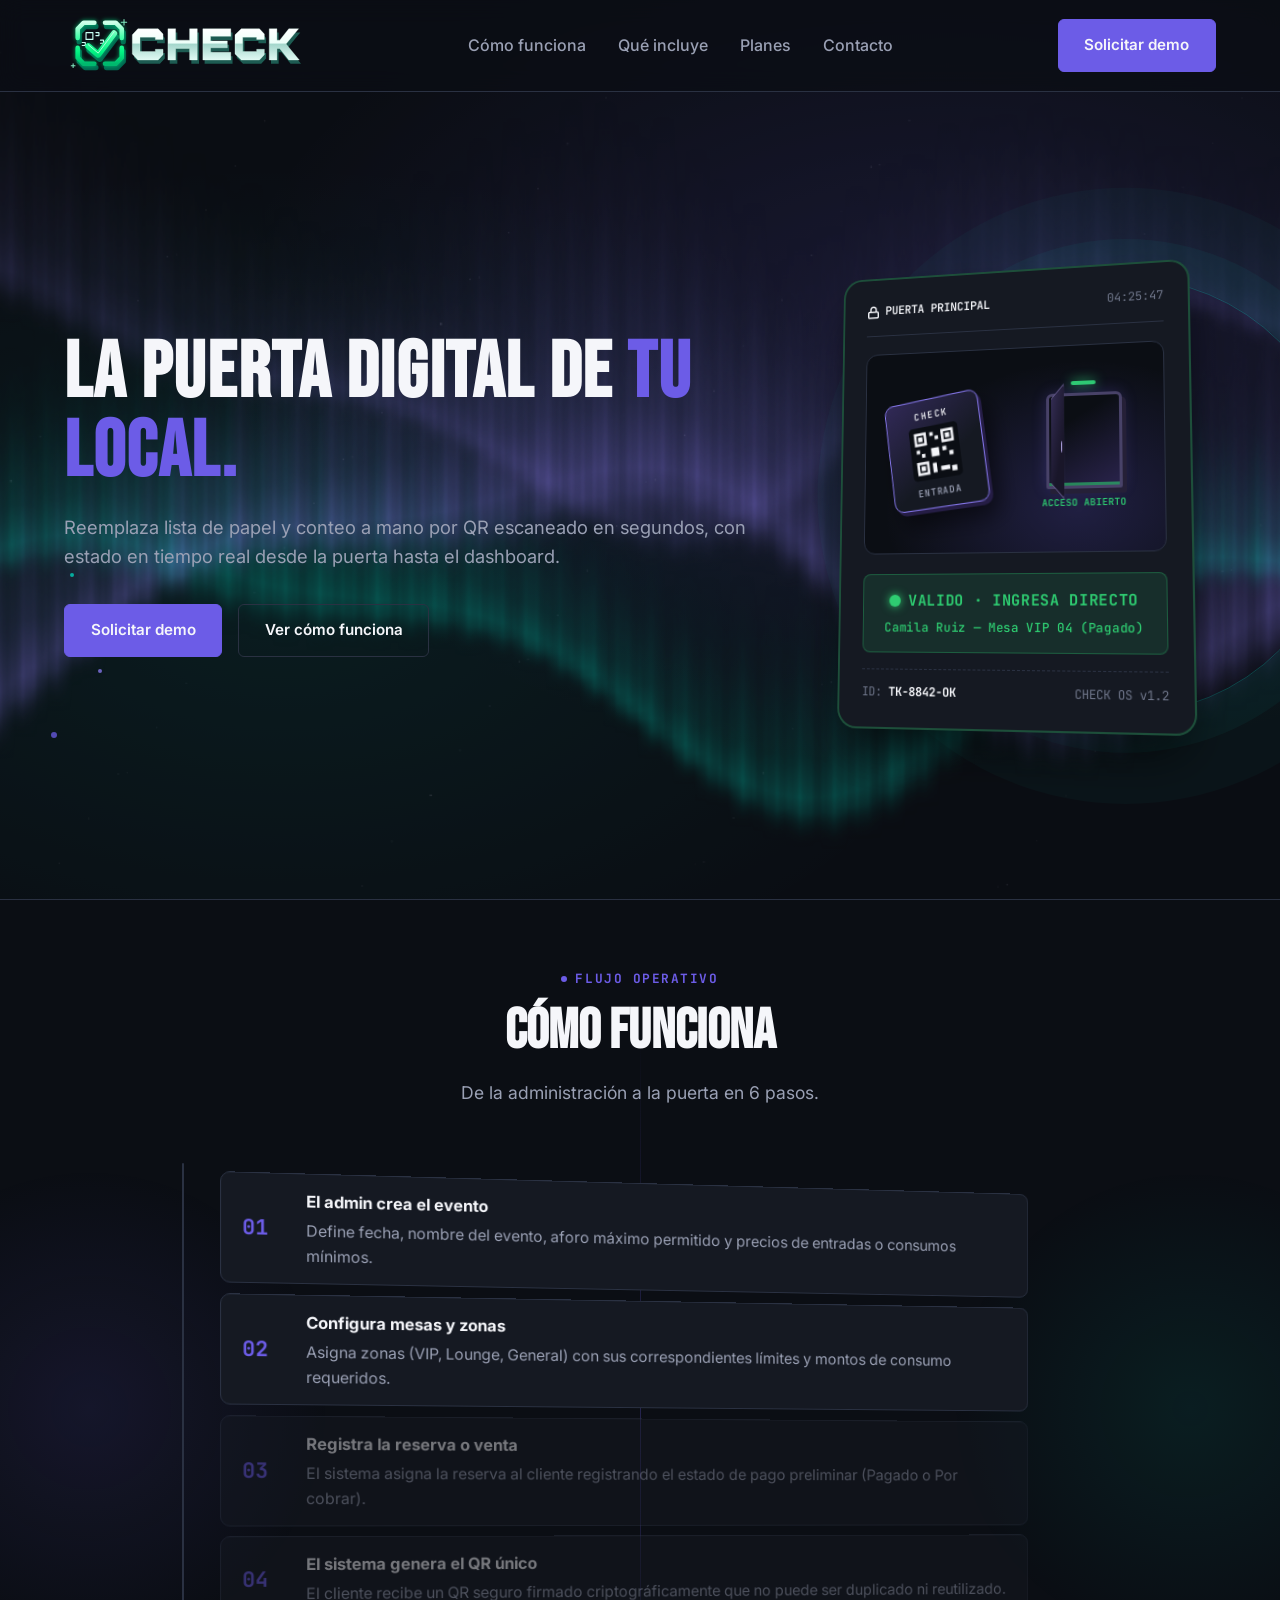
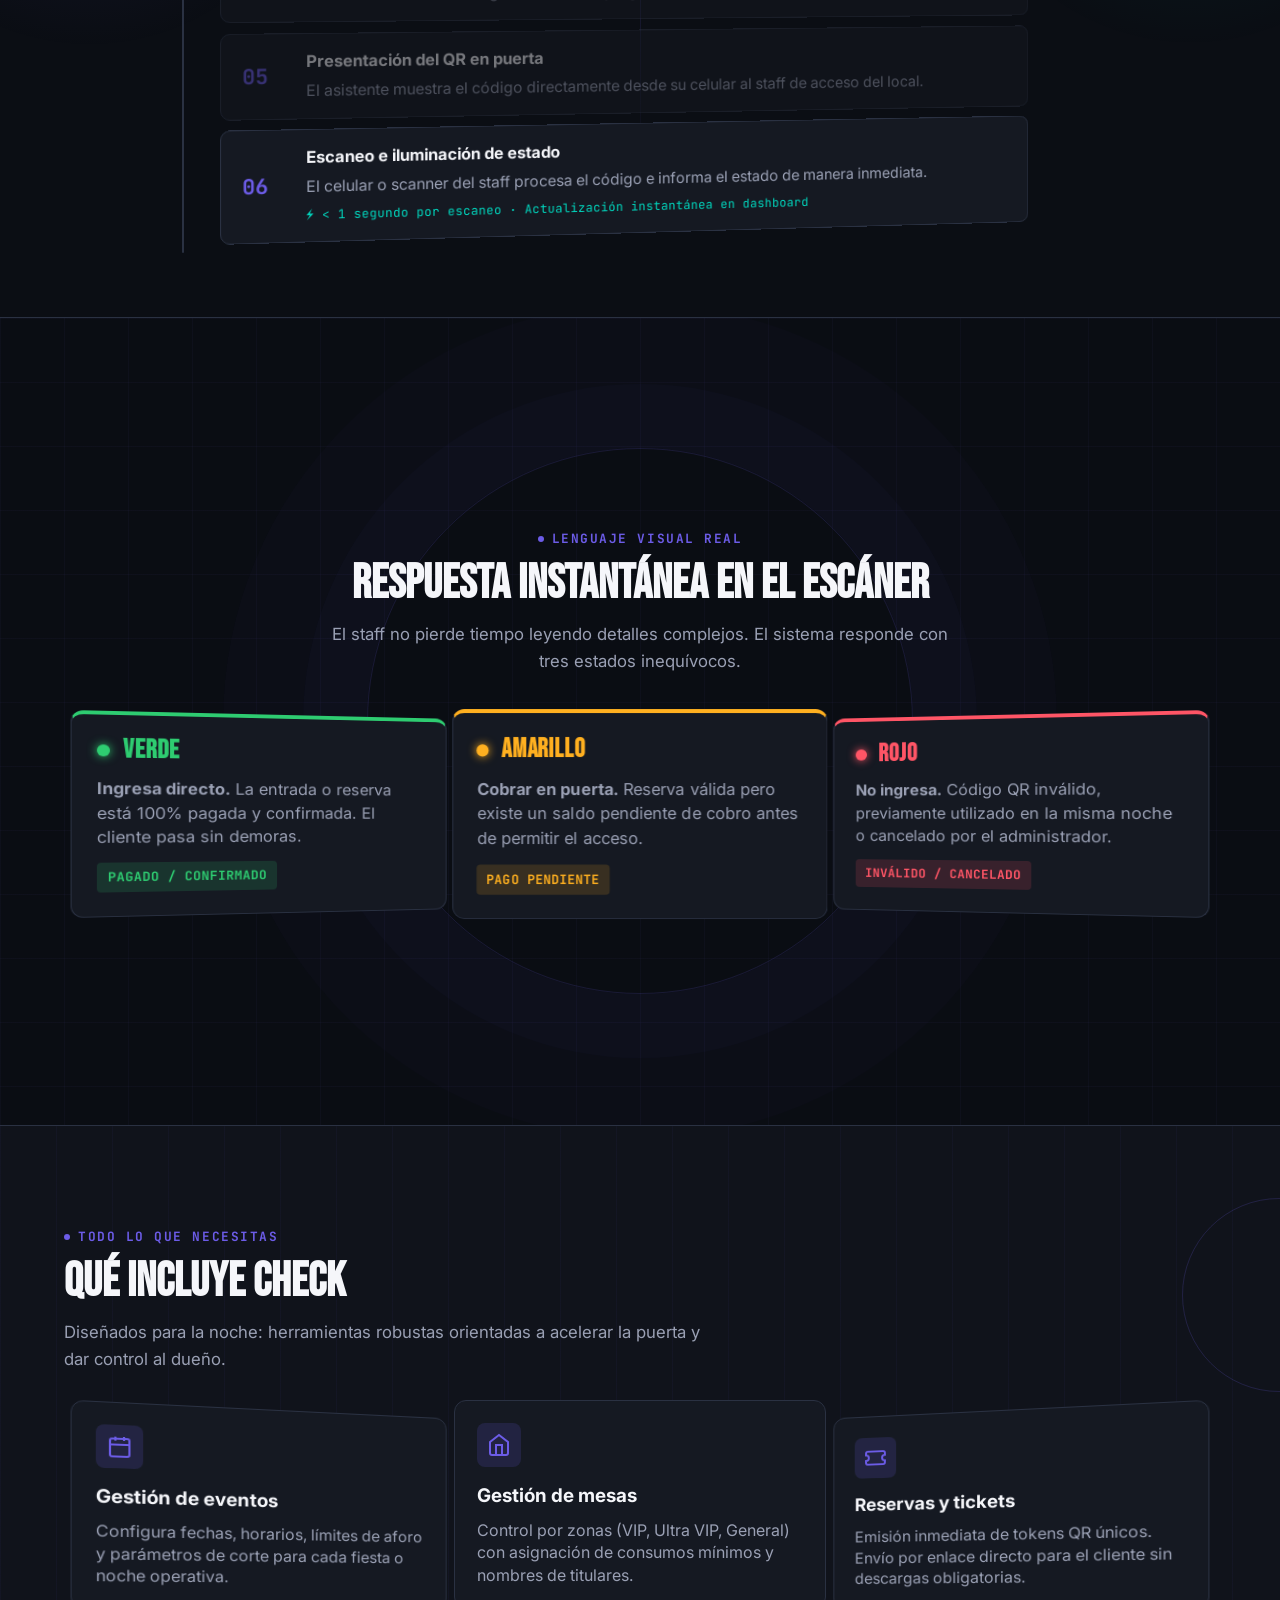
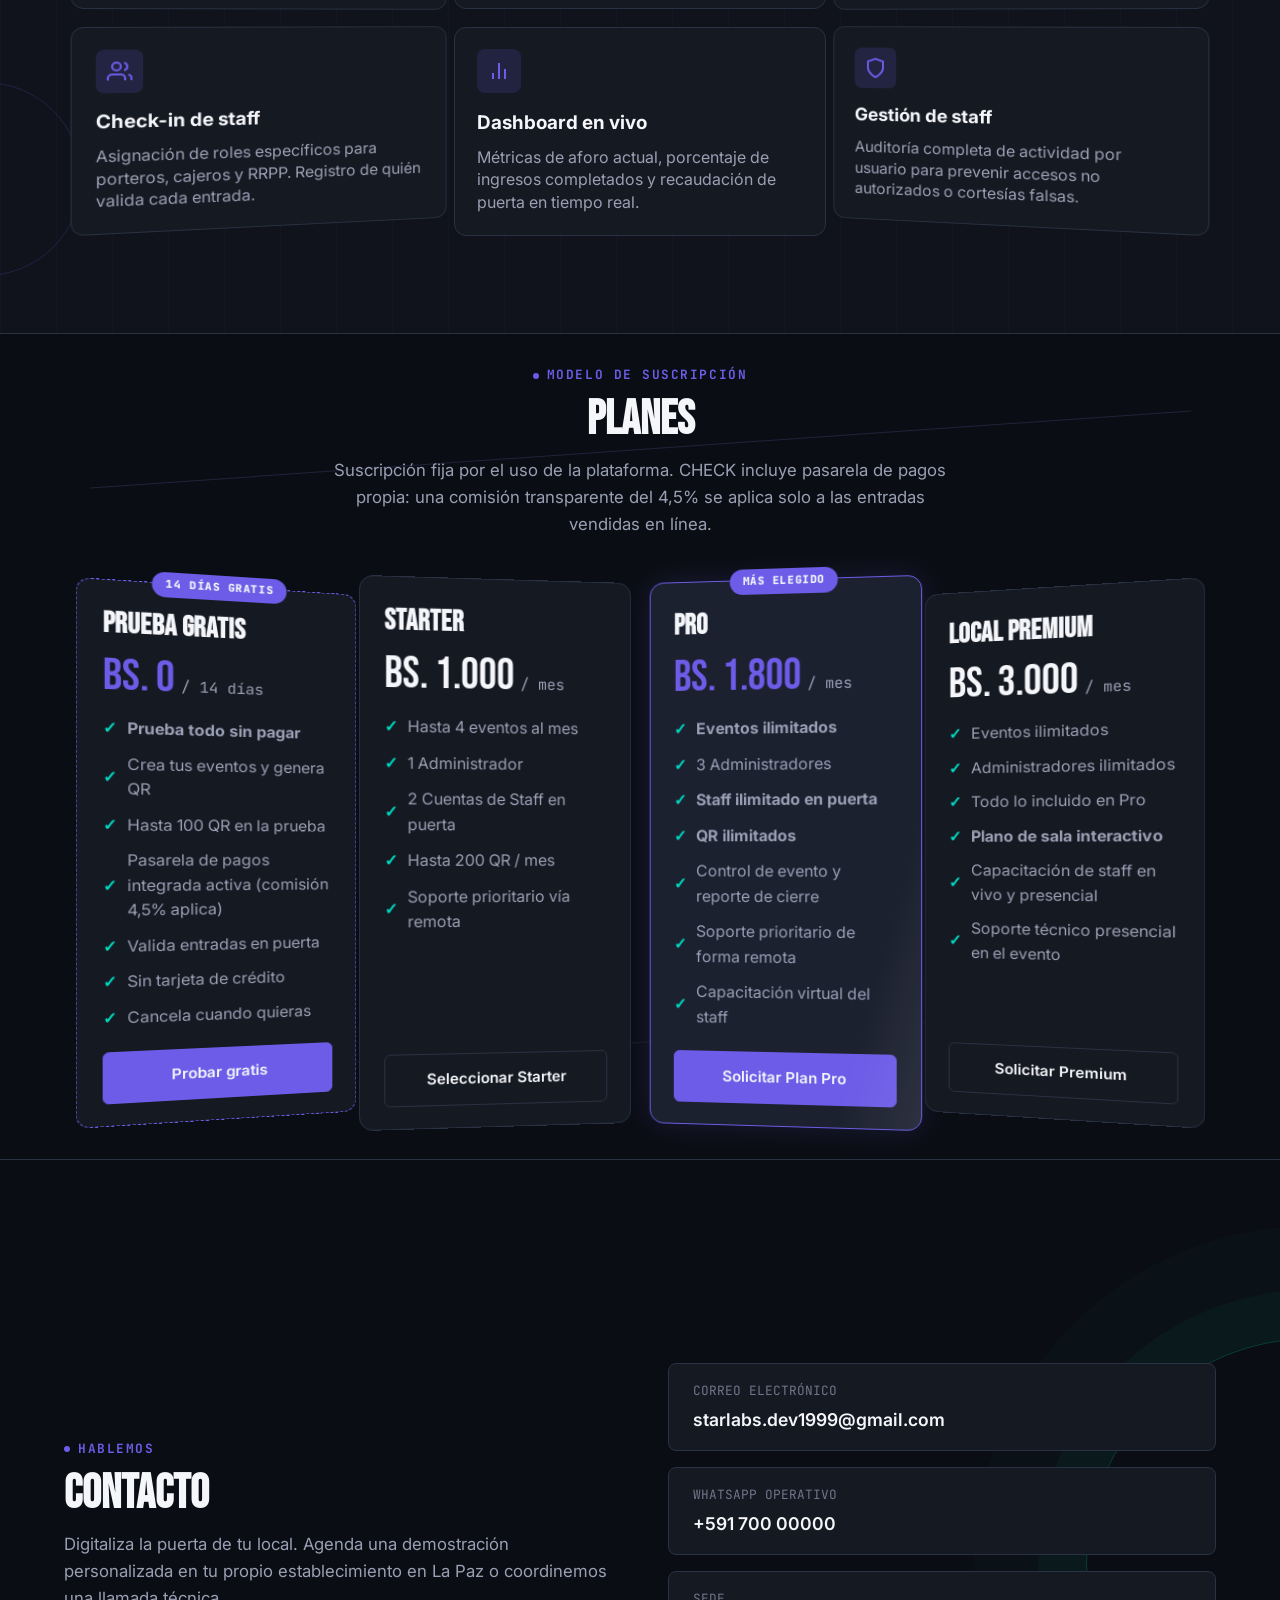
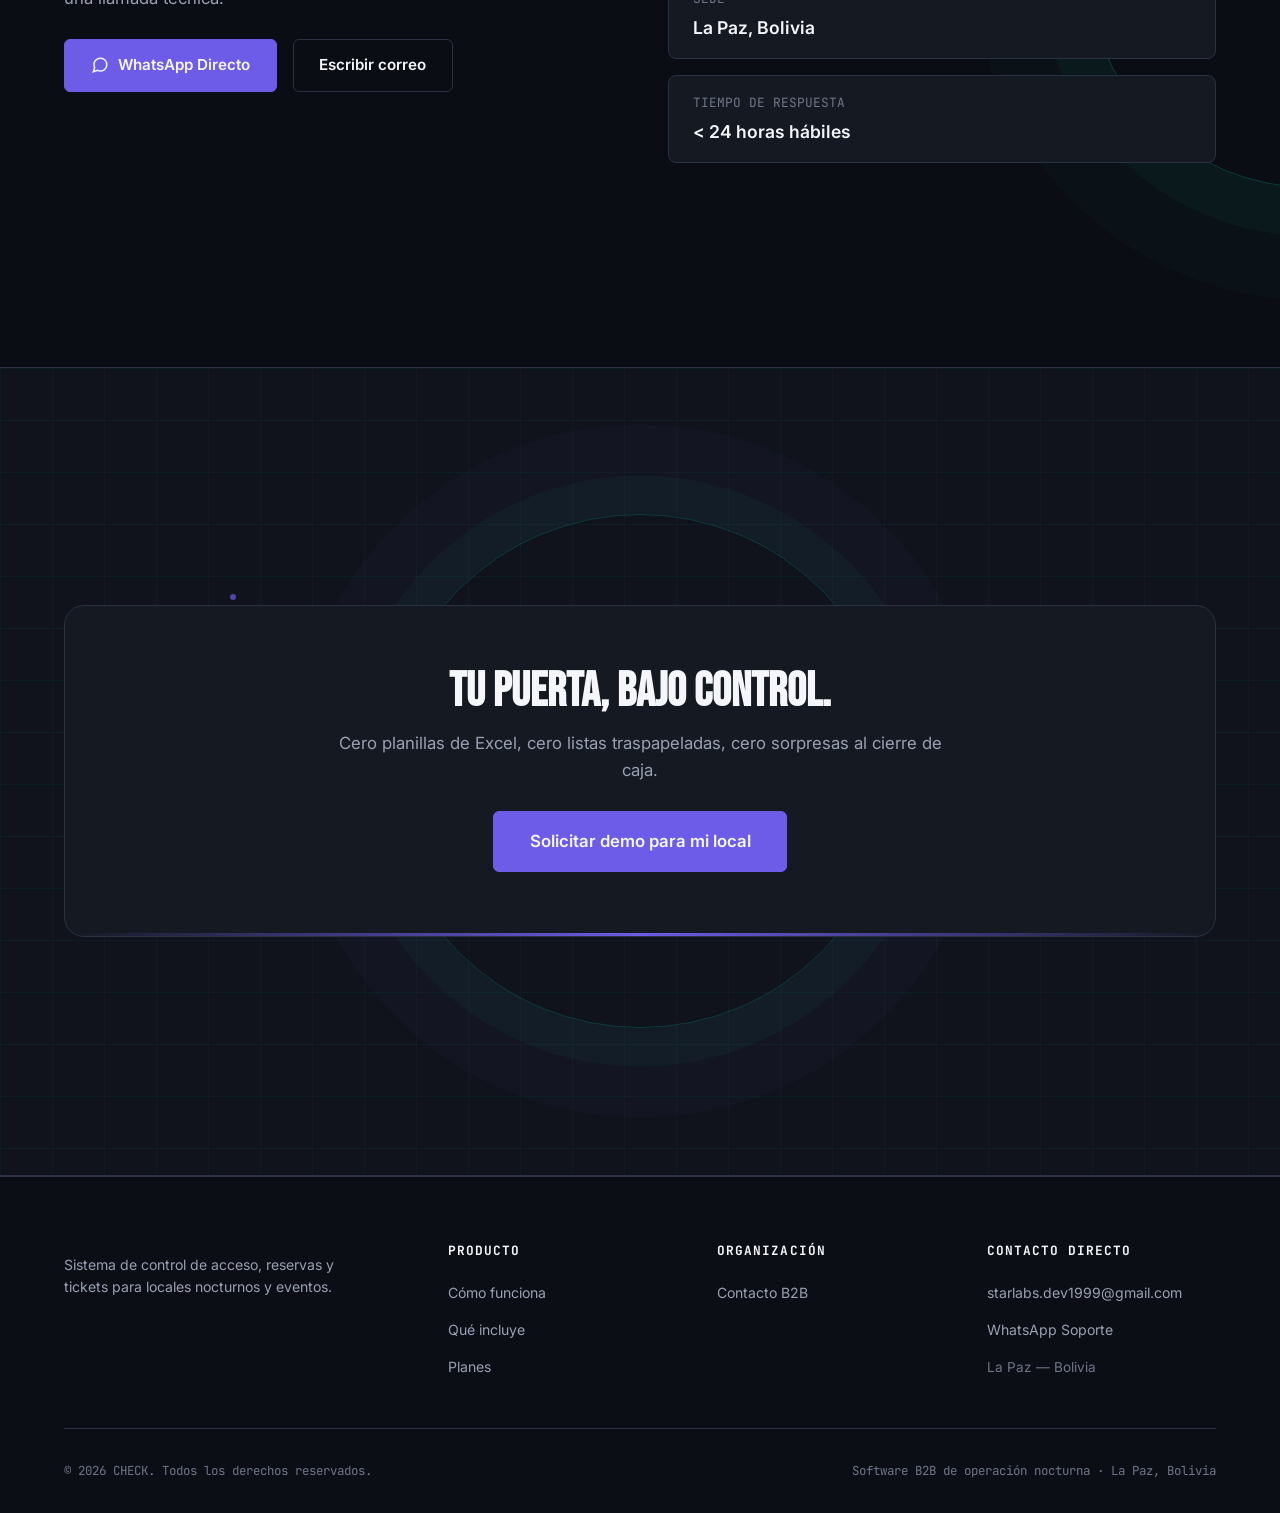
==== website/index.html @ 137a76f3 "Show the CHECK admission flow in a 3D hero demo" ====
<!DOCTYPE html>
<html lang="es">
<head>
    <meta charset="UTF-8">
    <meta name="viewport" content="width=device-width, initial-scale=1.0">
    <title>CHECK — La puerta digital de tu local | La Paz, Bolivia</title>
    
    <!-- Google Fonts Import -->
    <link rel="preconnect" href="https://fonts.googleapis.com">
    <link rel="preconnect" href="https://fonts.gstatic.com" crossorigin>
    <link href="https://fonts.googleapis.com/css2?family=Bebas+Neue&family=Inter:wght@400;500;600;700;800&family=JetBrains+Mono:wght@400;500;700&display=swap" rel="stylesheet">
    
    <link rel="stylesheet" href="./css/styles.css">
</head>
<body>

    <div class="aurora" aria-hidden="true">
        <canvas id="aurora-canvas"></canvas>
    </div>

    <!-- 1. Header / Nav -->
    <header class="header">
        <div class="container nav-container">
            <a href="#" class="logo">
                <img src="./assets/check-logo-3d.svg" width="316" height="88" alt="CHECK — Control total de tus eventos" class="logo-image logo-header-image">
            </a>
            <ul class="nav-links">
                <li><a href="#como-funciona" class="nav-link">Cómo funciona</a></li>
                <li><a href="#modulos" class="nav-link">Qué incluye</a></li>
                <li><a href="#planes" class="nav-link">Planes</a></li>
                <li><a href="#contacto" class="nav-link">Contacto</a></li>
            </ul>
            <a href="https://check-demo-three.vercel.app/" class="btn btn-primary">Solicitar demo</a>
        </div>
    </header>

    <!-- 2. Hero Section -->
    <section class="hero">
        <div class="container">
            <div class="hero-grid">
                <div class="reveal">
                    <h1 class="hero-title" aria-label="La puerta digital de tu local."><span class="w" aria-hidden="true" style="--i:0">La</span> <span class="w" aria-hidden="true" style="--i:1">puerta</span> <span class="w" aria-hidden="true" style="--i:2">digital</span> <span class="w" aria-hidden="true" style="--i:3">de</span> <span class="w accent" aria-hidden="true" style="--i:4">tu</span> <span class="w accent" aria-hidden="true" style="--i:5">local.</span></h1>
                    <p class="hero-subtitle">Reemplaza lista de papel y conteo a mano por QR escaneado en segundos, con estado en tiempo real desde la puerta hasta el dashboard.</p>
                    <div class="hero-actions">
                        <a href="https://check-demo-three.vercel.app/" class="btn btn-primary">Solicitar demo</a>
                        <a href="#como-funciona" class="btn btn-outline">Ver cómo funciona</a>
                    </div>
                </div>

                <!-- Dispositivo de puerta (Elemento Distintivo) -->
                <div class="device-wrapper reveal">
                    <div class="tilt-3d" id="deviceTilt">
                    <div class="device-container" id="doorDevice">
                        <div class="device-header">
                            <div class="device-title">
                                <svg width="14" height="14" viewBox="0 0 24 24" fill="none" stroke="currentColor" stroke-width="2.5"><rect x="3" y="11" width="18" height="11" rx="2" ry="2"></rect><path d="M7 11V7a5 5 0 0 1 10 0v4"></path></svg>
                                PUERTA PRINCIPAL
                            </div>
                            <div class="font-mono" id="liveClock">23:14:02</div>
                        </div>

                        <div class="qr-stage" aria-hidden="true">
                            <div class="scan-ticket">
                                <span class="scan-ticket-brand">CHECK</span>
                                <div class="scan-ticket-code">
                                <svg width="54" height="54" viewBox="0 0 100 100" fill="none">
                                    <rect width="100" height="100" fill="#0B0E14"/>
                                    <rect x="10" y="10" width="25" height="25" fill="#F5F6FA"/>
                                    <rect x="15" y="15" width="15" height="15" fill="#0B0E14"/>
                                    <rect x="18" y="18" width="9" height="9" fill="#F5F6FA"/>
                                    <rect x="65" y="10" width="25" height="25" fill="#F5F6FA"/>
                                    <rect x="70" y="15" width="15" height="15" fill="#0B0E14"/>
                                    <rect x="73" y="18" width="9" height="9" fill="#F5F6FA"/>
                                    <rect x="10" y="65" width="25" height="25" fill="#F5F6FA"/>
                                    <rect x="15" y="70" width="15" height="15" fill="#0B0E14"/>
                                    <rect x="18" y="73" width="9" height="9" fill="#F5F6FA"/>
                                    <rect x="42" y="12" width="7" height="7" fill="#F5F6FA"/>
                                    <rect x="52" y="20" width="7" height="7" fill="#F5F6FA"/>
                                    <rect x="12" y="42" width="7" height="7" fill="#F5F6FA"/>
                                    <rect x="22" y="50" width="7" height="7" fill="#F5F6FA"/>
                                    <rect x="42" y="42" width="16" height="16" fill="#F5F6FA"/>
                                    <rect x="65" y="42" width="8" height="8" fill="#F5F6FA"/>
                                    <rect x="78" y="52" width="8" height="8" fill="#F5F6FA"/>
                                    <rect x="42" y="70" width="8" height="18" fill="#F5F6FA"/>
                                    <rect x="58" y="78" width="18" height="8" fill="#F5F6FA"/>
                                    <rect x="80" y="80" width="10" height="10" fill="#F5F6FA"/>
                                </svg>
                                    <span class="scan-beam"></span>
                                </div>
                                <span class="scan-ticket-label">ENTRADA</span>
                            </div>
                            <div class="scan-gate">
                                <span class="scan-gate-indicator"></span>
                                <div class="scan-gate-frame">
                                    <span class="scan-gate-floor"></span>
                                    <span class="scan-gate-door"></span>
                                </div>
                                <span class="scan-gate-label" id="gateState">Acceso abierto</span>
                            </div>
                        </div>

                        <div class="device-status-badge" id="deviceBadge">
                            <div class="device-status-main" id="deviceStatusMain">
                                <span class="state-dot v" id="deviceDot"></span>
                                <span id="deviceText">VALIDO · INGRESA DIRECTO</span>
                            </div>
                            <div class="device-status-sub" id="deviceSub">Camila Ruiz — Mesa VIP 04 (Pagado)</div>
                        </div>

                        <div class="device-footer">
                            <span>ID: <strong id="ticketCode" style="color:var(--text);">TK-8842-OK</strong></span>
                            <span>CHECK OS v1.2</span>
                        </div>
                    </div>
                    </div>
                </div>
            </div>
        </div>
    </section>

    <!-- 5. Cómo funciona -->
    <section class="section section-alt" id="como-funciona">
        <div class="container">
            <div style="text-align: center; margin-bottom: 3.5rem;" class="reveal">
                <div class="kicker" style="justify-content: center;">FLUJO OPERATIVO</div>
                <h2 class="section-title">Cómo funciona</h2>
                <p class="section-desc" style="margin: 0 auto;">De la administración a la puerta en 6 pasos.</p>
            </div>

            <div class="steps-list" id="stepsList">
                <div class="steps-progress" aria-hidden="true"><span class="steps-progress-fill"></span></div>
                <div class="step-card reveal">
                    <div class="step-num">01</div>
                    <div class="step-content">
                        <h3>El admin crea el evento</h3>
                        <p>Define fecha, nombre del evento, aforo máximo permitido y precios de entradas o consumos mínimos.</p>
                    </div>
                </div>

                <div class="step-card reveal">
                    <div class="step-num">02</div>
                    <div class="step-content">
                        <h3>Configura mesas y zonas</h3>
                        <p>Asigna zonas (VIP, Lounge, General) con sus correspondientes límites y montos de consumo requeridos.</p>
                    </div>
                </div>

                <div class="step-card reveal">
                    <div class="step-num">03</div>
                    <div class="step-content">
                        <h3>Registra la reserva o venta</h3>
                        <p>El sistema asigna la reserva al cliente registrando el estado de pago preliminar (Pagado o Por cobrar).</p>
                    </div>
                </div>

                <div class="step-card reveal">
                    <div class="step-num">04</div>
                    <div class="step-content">
                        <h3>El sistema genera el QR único</h3>
                        <p>El cliente recibe un QR seguro firmado criptográficamente que no puede ser duplicado ni reutilizado.</p>
                    </div>
                </div>

                <div class="step-card reveal">
                    <div class="step-num">05</div>
                    <div class="step-content">
                        <h3>Presentación del QR en puerta</h3>
                        <p>El asistente muestra el código directamente desde su celular al staff de acceso del local.</p>
                    </div>
                </div>

                <div class="step-card reveal">
                    <div class="step-num">06</div>
                    <div class="step-content">
                        <h3>Escaneo e iluminación de estado</h3>
                        <p>El celular o scanner del staff procesa el código e informa el estado de manera inmediata.</p>
                        <span class="step-note">⚡ &lt; 1 segundo por escaneo · Actualización instantánea en dashboard</span>
                    </div>
                </div>
            </div>
        </div>
    </section>

    <!-- 6. Estados en la puerta -->
    <section class="section" id="estados">
        <div class="container">
            <div class="reveal section-head">
                <div class="kicker" style="justify-content: center;">LENGUAJE VISUAL REAL</div>
                <h2 class="section-title">Respuesta instantánea en el escáner</h2>
                <p class="section-desc" style="margin: 0 auto;">El staff no pierde tiempo leyendo detalles complejos. El sistema responde con tres estados inequívocos.</p>
            </div>

            <div class="states-grid">
                <div class="state-card verde reveal">
                    <div class="state-header">
                        <span class="state-dot v"></span>
                        <h3 class="state-title" style="color:var(--success);">VERDE</h3>
                    </div>
                    <p class="state-desc"><strong>Ingresa directo.</strong> La entrada o reserva está 100% pagada y confirmada. El cliente pasa sin demoras.</p>
                    <div class="state-tag v">PAGADO / CONFIRMADO</div>
                </div>

                <div class="state-card amarillo reveal">
                    <div class="state-header">
                        <span class="state-dot a"></span>
                        <h3 class="state-title" style="color:var(--warning);">AMARILLO</h3>
                    </div>
                    <p class="state-desc"><strong>Cobrar en puerta.</strong> Reserva válida pero existe un saldo pendiente de cobro antes de permitir el acceso.</p>
                    <div class="state-tag a">PAGO PENDIENTE</div>
                </div>

                <div class="state-card rojo reveal">
                    <div class="state-header">
                        <span class="state-dot r"></span>
                        <h3 class="state-title" style="color:var(--error);">ROJO</h3>
                    </div>
                    <p class="state-desc"><strong>No ingresa.</strong> Código QR inválido, previamente utilizado en la misma noche o cancelado por el administrador.</p>
                    <div class="state-tag r">INVÁLIDO / CANCELADO</div>
                </div>
            </div>
        </div>
    </section>

    <!-- 7. Módulos -->
    <section class="section section-alt" id="modulos">
        <div class="container">
            <div class="reveal">
                <div class="kicker">TODO LO QUE NECESITAS</div>
                <h2 class="section-title">Qué incluye CHECK</h2>
                <p class="section-desc">Diseñados para la noche: herramientas robustas orientadas a acelerar la puerta y dar control al dueño.</p>
            </div>

            <div class="modules-grid">
                <!-- 1 -->
                <div class="module-card reveal">
                    <div class="module-icon">
                        <svg width="24" height="24" viewBox="0 0 24 24" fill="none" stroke="currentColor" stroke-width="2"><rect x="3" y="4" width="18" height="18" rx="2" ry="2"></rect><line x1="16" y1="2" x2="16" y2="6"></line><line x1="8" y1="2" x2="8" y2="6"></line><line x1="3" y1="10" x2="21" y2="10"></line></svg>
                    </div>
                    <h3 class="module-title">Gestión de eventos</h3>
                    <p class="module-desc">Configura fechas, horarios, límites de aforo y parámetros de corte para cada fiesta o noche operativa.</p>
                </div>

                <!-- 2 -->
                <div class="module-card reveal">
                    <div class="module-icon">
                        <svg width="24" height="24" viewBox="0 0 24 24" fill="none" stroke="currentColor" stroke-width="2"><path d="M3 9l9-7 9 7v11a2 2 0 0 1-2 2H5a2 2 0 0 1-2-2z"></path><polyline points="9 22 9 12 15 12 15 22"></polyline></svg>
                    </div>
                    <h3 class="module-title">Gestión de mesas</h3>
                    <p class="module-desc">Control por zonas (VIP, Ultra VIP, General) con asignación de consumos mínimos y nombres de titulares.</p>
                </div>

                <!-- 3 -->
                <div class="module-card reveal">
                    <div class="module-icon">
                        <svg width="24" height="24" viewBox="0 0 24 24" fill="none" stroke="currentColor" stroke-width="2"><path d="M2 9a3 3 0 0 1 0 6v2a2 2 0 0 0 2 2h16a2 2 0 0 0 2-2v-2a3 3 0 0 1 0-6V7a2 2 0 0 0-2-2H4a2 2 0 0 0-2 2v2z"></path></svg>
                    </div>
                    <h3 class="module-title">Reservas y tickets</h3>
                    <p class="module-desc">Emisión inmediata de tokens QR únicos. Envío por enlace directo para el cliente sin descargas obligatorias.</p>
                </div>

                <!-- 4 -->
                <div class="module-card reveal">
                    <div class="module-icon">
                        <svg width="24" height="24" viewBox="0 0 24 24" fill="none" stroke="currentColor" stroke-width="2"><path d="M17 21v-2a4 4 0 0 0-4-4H5a4 4 0 0 0-4 4v2"></path><circle cx="9" cy="7" r="4"></circle><path d="M23 21v-2a4 4 0 0 0-3-3.87"></path><path d="M16 3.13a4 4 0 0 1 0 7.75"></path></svg>
                    </div>
                    <h3 class="module-title">Check-in de staff</h3>
                    <p class="module-desc">Asignación de roles específicos para porteros, cajeros y RRPP. Registro de quién valida cada entrada.</p>
                </div>

                <!-- 5 -->
                <div class="module-card reveal">
                    <div class="module-icon">
                        <svg width="24" height="24" viewBox="0 0 24 24" fill="none" stroke="currentColor" stroke-width="2"><line x1="18" y1="20" x2="18" y2="10"></line><line x1="12" y1="20" x2="12" y2="4"></line><line x1="6" y1="20" x2="6" y2="14"></line></svg>
                    </div>
                    <h3 class="module-title">Dashboard en vivo</h3>
                    <p class="module-desc">Métricas de aforo actual, porcentaje de ingresos completados y recaudación de puerta en tiempo real.</p>
                </div>

                <!-- 6 -->
                <div class="module-card reveal">
                    <div class="module-icon">
                        <svg width="24" height="24" viewBox="0 0 24 24" fill="none" stroke="currentColor" stroke-width="2"><path d="M12 22s8-4 8-10V5l-8-3-8 3v7c0 6 8 10 8 10z"></path></svg>
                    </div>
                    <h3 class="module-title">Gestión de staff</h3>
                    <p class="module-desc">Auditoría completa de actividad por usuario para prevenir accesos no autorizados o cortesías falsas.</p>
                </div>
            </div>
        </div>
    </section>

    <!-- 8. Planes -->
    <section class="section" id="planes">
        <div class="container">
            <div class="reveal section-head">
                <div class="kicker" style="justify-content: center;">MODELO DE SUSCRIPCIÓN</div>
                <h2 class="section-title">Planes</h2>
                <p class="section-desc" style="margin: 0 auto;">Suscripción fija por el uso de la plataforma. CHECK incluye pasarela de pagos propia: una comisión transparente del 4,5% se aplica solo a las entradas vendidas en línea.</p>
            </div>

            <div class="plans-grid">
                <!-- Prueba gratis -->
                <div class="plan-card plan-trial reveal">
                    <div class="plan-badge plan-badge-trial">14 DÍAS GRATIS</div>
                    <h3 class="plan-name">Prueba gratis</h3>
                    <div class="plan-price">
                        <span class="price-val" style="color:var(--primary);">Bs. 0</span>
                        <span class="price-period">/ 14 días</span>
                    </div>
                    <ul class="plan-features">
                        <li class="plan-feature"><strong>Prueba todo sin pagar</strong></li>
                        <li class="plan-feature">Crea tus eventos y genera QR</li>
                        <li class="plan-feature">Hasta 100 QR en la prueba</li>
                        <li class="plan-feature">Pasarela de pagos integrada activa (comisión 4,5% aplica)</li>
                        <li class="plan-feature">Valida entradas en puerta</li>
                        <li class="plan-feature">Sin tarjeta de crédito</li>
                        <li class="plan-feature">Cancela cuando quieras</li>
                    </ul>
                    <a href="https://check-demo-three.vercel.app/#/login" class="btn btn-primary" style="width: 100%;">Probar gratis</a>
                </div>

                <!-- Starter -->
                <div class="plan-card reveal">
                    <h3 class="plan-name">Starter</h3>
                    <div class="plan-price">
                        <span class="price-val">Bs. 1.000</span>
                        <span class="price-period">/ mes</span>
                    </div>
                    <ul class="plan-features">
                        <li class="plan-feature">Hasta 4 eventos al mes</li>
                        <li class="plan-feature">1 Administrador</li>
                        <li class="plan-feature">2 Cuentas de Staff en puerta</li>
                        <li class="plan-feature">Hasta 200 QR / mes</li>
                        <li class="plan-feature">Soporte prioritario vía remota</li>
                    </ul>
                    <a href="https://check-demo-three.vercel.app/#/login" class="btn btn-outline" style="width: 100%;">Seleccionar Starter</a>
                </div>

                <!-- Pro (Destacado) -->
                <div class="plan-card featured reveal">
                    <div class="plan-badge">MÁS ELEGIDO</div>
                    <h3 class="plan-name">Pro</h3>
                    <div class="plan-price">
                        <span class="price-val" style="color:var(--primary);">Bs. 1.800</span>
                        <span class="price-period">/ mes</span>
                    </div>
                    <ul class="plan-features">
                        <li class="plan-feature"><strong>Eventos ilimitados</strong></li>
                        <li class="plan-feature">3 Administradores</li>
                        <li class="plan-feature"><strong>Staff ilimitado en puerta</strong></li>
                        <li class="plan-feature"><strong>QR ilimitados</strong></li>
                        <li class="plan-feature">Control de evento y reporte de cierre</li>
                        <li class="plan-feature">Soporte prioritario de forma remota</li>
                        <li class="plan-feature">Capacitación virtual del staff</li>
                    </ul>
                    <a href="https://check-demo-three.vercel.app/#/login" class="btn btn-primary" style="width: 100%;">Solicitar Plan Pro</a>
                </div>

                <!-- Local Premium -->
                <div class="plan-card reveal">
                    <h3 class="plan-name">Local Premium</h3>
                    <div class="plan-price">
                        <span class="price-val">Bs. 3.000</span>
                        <span class="price-period">/ mes</span>
                    </div>
                    <ul class="plan-features">
                        <li class="plan-feature">Eventos ilimitados</li>
                        <li class="plan-feature">Administradores ilimitados</li>
                        <li class="plan-feature">Todo lo incluido en Pro</li>
                        <li class="plan-feature"><strong>Plano de sala interactivo</strong></li>
                        <li class="plan-feature">Capacitación de staff en vivo y presencial</li>
                        <li class="plan-feature">Soporte técnico presencial en el evento</li>
                    </ul>
                    <a href="https://check-demo-three.vercel.app/#/login" class="btn btn-outline" style="width: 100%;">Solicitar Premium</a>
                </div>
            </div>

        </div>
    </section>

    <!-- 9. Piloto / Testimonio 
    <section class="section section-alt cta-section">
        <div class="container">
            <div class="pilot-grid">
                <div class="quote-box reveal">
                    <div class="quote-symbol">“</div>
                    <p class="quote-text">Antes la puerta era un caos de listas en papel y discusiones por reservas. Con CHECK eliminamos el conteo manual: ahora sé exactamente cuántas personas han entrado, a qué hora e incluso si la mesa pagó en puerta o por adelantado.</p>
                    <div class="quote-author">ORGANIZADOR · LOCAL PILOTO LA PAZ</div>
                </div>

                <div class="metrics-column reveal">
                    <div class="metric-card">
                        <div class="metric-num">1</div>
                        <div class="metric-lbl">Local piloto activo validado en La Paz</div>
                    </div>
                    <div class="metric-card">
                        <div class="metric-num">+1,200</div>
                        <div class="metric-lbl">Estados validados en puerta sin errores</div>
                    </div>
                    <div class="metric-card">
                        <div class="metric-num">100%</div>
                        <div class="metric-lbl">Trazabilidad de caja vs. accesos reales</div>
                    </div>
                </div>
            </div>-->

    <!-- 11. Contacto -->
    <section class="section" id="contacto">
        <div class="container">
            <div class="contact-grid">
                <div class="reveal">
                    <div class="kicker">HABLEMOS</div>
                    <h2 class="section-title">Contacto</h2>
                    <p class="section-desc">Digitaliza la puerta de tu local. Agenda una demostración personalizada en tu propio establecimiento en La Paz o coordinemos una llamada técnica.</p>
                    <div style="display: flex; gap: 1rem; flex-wrap: wrap;">
                        <a href="https://wa.me/59170000000" target="_blank" rel="noopener" class="btn btn-primary">
                            <svg width="18" height="18" viewBox="0 0 24 24" fill="none" stroke="currentColor" stroke-width="2"><path d="M21 11.5a8.38 8.38 0 0 1-.9 3.8 8.5 8.5 0 0 1-7.6 4.7 8.38 8.38 0 0 1-3.8-.9L3 21l1.9-5.7a8.38 8.38 0 0 1-.9-3.8 8.5 8.5 0 0 1 4.7-7.6 8.38 8.38 0 0 1 3.8-.9h.5a8.48 8.48 0 0 1 8 8v.5z"></path></svg>
                            WhatsApp Directo
                        </a>
                        <a href="mailto:starlabs.dev1999@gmail.com" class="btn btn-outline">Escribir correo</a>
                    </div>
                </div>

                <div class="contact-info-list reveal">
                    <div class="contact-info-item">
                        <div class="contact-label">CORREO ELECTRÓNICO</div>
                        <div class="contact-val">starlabs.dev1999@gmail.com</div>
                    </div>
                    <div class="contact-info-item">
                        <div class="contact-label">WHATSAPP OPERATIVO</div>
                        <div class="contact-val">+591 700 00000</div>
                    </div>
                    <div class="contact-info-item">
                        <div class="contact-label">SEDE</div>
                        <div class="contact-val">La Paz, Bolivia</div>
                    </div>
                    <div class="contact-info-item">
                        <div class="contact-label">TIEMPO DE RESPUESTA</div>
                        <div class="contact-val">&lt; 24 horas hábiles</div>
                    </div>
                </div>
            </div>
        </div>
    </section>

    <!-- 12. CTA Final -->
    <section class="section section-alt final-cta">
        <div class="container">
            <div class="cta-box reveal">
                <h2 class="section-title" style="margin-bottom: 1rem;">Tu puerta, bajo control.</h2>
                <p class="section-desc" style="margin: 0 auto 2rem auto;">Cero planillas de Excel, cero listas traspapeladas, cero sorpresas al cierre de caja.</p>
                <a href="https://check-demo-three.vercel.app/" class="btn btn-primary" style="padding: 1rem 2.2rem; font-size: 1.05rem;">Solicitar demo para mi local</a>
            </div>
        </div>
    </section>

    <!-- 13. Footer -->
    <footer class="footer">
        <div class="container">
            <div class="footer-grid">
                <div class="footer-brand">
                    <p>Sistema de control de acceso, reservas y tickets para locales nocturnos y eventos.</p>
                </div>

                <div>
                    <div class="footer-title">Producto</div>
                    <ul class="footer-links">
                        <li><a href="#como-funciona">Cómo funciona</a></li>
                        <li><a href="#modulos">Qué incluye</a></li>
                        <li><a href="#planes">Planes</a></li>
                    </ul>
                </div>

                <div>
                    <div class="footer-title">Organización</div>
                    <ul class="footer-links">
                        <li><a href="#contacto">Contacto B2B</a></li>
                    </ul>
                </div>

                <div>
                    <div class="footer-title">Contacto Directo</div>
                    <ul class="footer-links">
                        <li><a href="mailto:starlabs.dev1999@gmail.com">starlabs.dev1999@gmail.com</a></li>
                        <li><a href="https://wa.me/59170000000" target="_blank" rel="noopener">WhatsApp Soporte</a></li>
                        <li><span style="color:var(--muted-dim); font-size: 0.85rem;">La Paz — Bolivia</span></li>
                    </ul>
                </div>
            </div>

            <div class="footer-bottom">
                <div>© 2026 CHECK. Todos los derechos reservados.</div>
                <div>Software B2B de operación nocturna · La Paz, Bolivia</div>
            </div>
        </div>
    </footer>

    <script src="./js/aurora.js" defer></script>
    <script src="./js/script.js"></script>
</body>
</html>
---- website/css/styles.css ----
:root {
            --bg: #0B0E14;
            --bg-alt: #151922;
            --card: #151922;
            --card-hover: #1C2130;
            --line: #2A3142;
            --text: #F5F6FA;
            --muted: #9AA0B4;
            --muted-dim: #6F768A;
            --primary: #6C5CE7;
            --primary-hover: #8B7CF6;
            --primary-dim: rgba(108, 92, 231, 0.16);
            --active: #00D9C0;
            --active-dim: rgba(0, 217, 192, 0.15);
            --secondary-hover: #00F2D0;
            --success: #2ECC71;
            --success-dim: rgba(46, 204, 113, 0.15);
            --error: #FF5566;
            --error-dim: rgba(255, 85, 102, 0.15);
            --warning: #FFB020;
            --warning-dim: rgba(255, 176, 32, 0.15);
            --header-height: 92px;
            
            --font-display: 'Bebas Neue', sans-serif;
            --font-body: 'Inter', system-ui, -apple-system, sans-serif;
            --font-mono: 'JetBrains Mono', monospace;
        }

        * {
            box-sizing: border-box;
            margin: 0;
            padding: 0;
        }

        html {
            scroll-behavior: smooth;
            background-color: var(--bg);
            color: var(--text);
            font-family: var(--font-body);
            -webkit-font-smoothing: antialiased;
        }

        body {
            background-color: var(--bg);
            color: var(--text);
            line-height: 1.6;
            overflow-x: hidden;
            isolation: isolate;
        }

        /* Typography Helper Classes */
        .font-display {
            font-family: var(--font-display);
            text-transform: uppercase;
            letter-spacing: 0.03em;
        }

        .font-mono {
            font-family: var(--font-mono);
        }

        .aurora {
            position: fixed;
            inset: 0;
            z-index: -1;
            pointer-events: none;
            background:
                radial-gradient(ellipse at 74% 38%, rgba(108, 92, 231, 0.25), transparent 54%),
                radial-gradient(ellipse at 22% 66%, rgba(0, 217, 192, 0.12), transparent 51%),
                var(--bg);
        }

        .aurora canvas {
            display: block;
            width: 100%;
            height: 100%;
        }

        /* Layout & Utilities */
        .container {
            width: 100%;
            max-width: 1200px;
            margin: 0 auto;
            padding: 0 1.5rem;
        }

        .section {
            min-height: calc(100svh - var(--header-height));
            display: flex;
            align-items: center;
            padding: clamp(4rem, 7vh, 5.5rem) 0;
            border-bottom: 1px solid var(--line);
            scroll-margin-top: var(--header-height);
            background: rgba(11, 14, 20, 0.38);
        }

        .section-alt {
            background: rgba(21, 25, 34, 0.58);
        }

        .kicker {
            font-family: var(--font-mono);
            font-size: 0.8rem;
            font-weight: 700;
            text-transform: uppercase;
            letter-spacing: 0.12em;
            color: var(--primary);
            display: inline-flex;
            align-items: center;
            gap: 0.5rem;
            margin-bottom: 1rem;
        }

        .kicker::before {
            content: "";
            display: inline-block;
            width: 6px;
            height: 6px;
            background-color: var(--primary);
            border-radius: 50%;
        }

        .section-title {
            font-family: var(--font-display);
            font-size: clamp(2.4rem, 4.4vw, 3.8rem);
            line-height: 0.95;
            color: var(--text);
            margin-bottom: 1.25rem;
        }

        .section-desc {
            color: var(--muted);
            font-size: 1.1rem;
            max-width: 640px;
            margin-bottom: 2.5rem;
        }

        .btn {
            display: inline-flex;
            align-items: center;
            justify-content: center;
            gap: 0.6rem;
            padding: 0.85rem 1.6rem;
            border-radius: 6px;
            font-weight: 600;
            font-size: 0.95rem;
            text-decoration: none;
            transition: all 0.2s ease;
            cursor: pointer;
            border: 1px solid transparent;
            font-family: var(--font-body);
        }

        .btn-primary {
            background-color: var(--primary);
            color: var(--text);
            border-color: var(--primary);
        }

        .btn-primary:hover {
            background-color: var(--primary-hover);
            box-shadow: 0 0 20px rgba(108, 92, 231, 0.35);
            transform: translateY(-1px);
        }

        .btn-outline {
            background-color: transparent;
            color: var(--text);
            border-color: var(--line);
        }

        .btn-outline:hover {
            background-color: var(--card-hover);
            border-color: var(--muted-dim);
            color: var(--text);
        }

        /* 1. Header / Navigation */
        .header {
            position: sticky;
            top: 0;
            z-index: 100;
            background-color: rgba(11, 14, 20, 0.85);
            backdrop-filter: blur(12px);
            -webkit-backdrop-filter: blur(12px);
            border-bottom: 1px solid var(--line);
            height: var(--header-height);
            display: flex;
            align-items: center;
        }

        .nav-container {
            display: flex;
            align-items: center;
            justify-content: space-between;
            gap: 1rem;
            width: 100%;
        }

.logo {
    display: flex;
    align-items: center;
    text-decoration: none;
    color: var(--text);
}

.logo-image {
    display: block;
}

.logo-header-image {
    width: clamp(9rem, 20vw, 15rem);
    height: auto;
}

        .nav-links {
            display: flex;
            gap: 2rem;
            list-style: none;
        }

        .nav-link {
            color: var(--muted);
            text-decoration: none;
            font-size: 1rem;
            font-weight: 500;
            transition: color 0.2s;
        }

        .nav-link:hover {
            color: var(--text);
        }

        .nav-link { position: relative; padding: 0.35rem 0; }
        .nav-link::after {
            content: "";
            position: absolute;
            left: 0;
            right: 0;
            bottom: -2px;
            height: 2px;
            border-radius: 2px;
            background: var(--primary);
            transform: scaleX(0);
            transform-origin: left center;
            transition: transform 0.3s ease;
        }
        .nav-link.is-current { color: var(--text); }
        .nav-link.is-current::after { transform: scaleX(1); }

        /* 2. Hero Section */
        .hero {
            min-height: calc(100svh - var(--header-height));
            display: flex;
            align-items: center;
            padding: clamp(4.5rem, 8vh, 7rem) 0;
            position: relative;
            overflow: hidden;
            isolation: isolate;
            border-bottom: 1px solid var(--line);
            background: rgba(11, 14, 20, 0.38);
        }

        .hero::before {
            content: "";
            position: absolute;
            width: clamp(20rem, 34vw, 32rem);
            aspect-ratio: 1;
            right: clamp(-11rem, -5vw, -3rem);
            top: 50%;
            transform: translateY(-50%);
            border: 1px solid rgba(0, 217, 192, 0.26);
            border-radius: 50%;
            box-shadow:
                0 0 0 clamp(1.5rem, 3vw, 3rem) rgba(0, 217, 192, 0.05),
                0 0 0 clamp(3.5rem, 7vw, 7rem) rgba(0, 217, 192, 0.03);
            z-index: -1;
        }

        .hero::after {
            content: "";
            position: absolute;
            width: 6px;
            height: 6px;
            left: 4%;
            bottom: 20%;
            border-radius: 50%;
            background: var(--primary);
            box-shadow:
                46px -64px 0 -1px var(--primary-hover),
                18px -160px 0 -1px var(--active);
            opacity: 0.75;
            z-index: -1;
        }

        .hero .container {
            position: relative;
            z-index: 1;
        }

        .hero-grid {
            display: grid;
            grid-template-columns: minmax(0, 1.25fr) minmax(0, 0.75fr);
            gap: 3.5rem;
            align-items: center;
        }

        .hero-title {
            font-family: var(--font-display);
            font-size: clamp(2.8rem, 6.2vw, 5.4rem);
            line-height: 1;
            margin-bottom: 1.25rem;
            letter-spacing: 0.02em;
        }

        .hero-title .accent {
            color: var(--primary);
        }

        .hero-title .w {
            display: inline-block;
            animation: heroRise 0.7s cubic-bezier(0.16, 1, 0.3, 1) both;
            animation-delay: calc(0.4s + var(--i) * 0.09s);
        }

        .hero-subtitle, .hero-actions {
            animation: heroRise 0.7s cubic-bezier(0.16, 1, 0.3, 1) both;
        }
        .hero-subtitle { animation-delay: 1.0s; }
        .hero-actions { animation-delay: 1.1s; }

        @keyframes heroRise {
            from { opacity: 0; transform: translateY(18px); }
            to { opacity: 1; transform: translateY(0); }
        }

        @media (prefers-reduced-motion: reduce) {
            .hero-title .w,
            .hero-subtitle, .hero-actions {
                animation: none !important;
            }
        }

        .hero-subtitle {
            font-size: 1.15rem;
            color: var(--muted);
            margin-bottom: 2rem;
            line-height: 1.6;
        }

        .hero-actions {
            display: flex;
            gap: 1rem;
            flex-wrap: wrap;
        }

        /* Door Device Mockup (Hero Interactive Feature) */
        .device-wrapper {
            position: relative;
            display: flex;
            justify-content: center;
        }

        .device-container {
            width: 100%;
            max-width: 360px;
            background-color: var(--bg-alt);
            border: 2px solid var(--line);
            border-radius: 20px;
            padding: 1.5rem;
            box-shadow: 0 25px 50px -12px rgba(0, 0, 0, 0.7);
            position: relative;
            transition: border-color 0.4s ease, box-shadow 0.4s ease;
        }

        /* Flash del color del resultado sobre todo el dispositivo */
        .device-container::after {
            content: "";
            position: absolute;
            inset: 0;
            border-radius: 18px;
            pointer-events: none;
            opacity: 0;
            background: radial-gradient(circle at 50% 35%, var(--device-color, transparent) 0%, transparent 70%);
        }

        .device-container.result-v::after,
        .device-container.result-a::after,
        .device-container.result-r::after {
            animation: deviceFlash 0.9s ease-out;
        }

        @keyframes deviceFlash {
            0% { opacity: 0.35; }
            100% { opacity: 0; }
        }

        /* Entrada del texto de estado */
        .swap-in {
            animation: swapIn 0.45s cubic-bezier(0.16, 1, 0.3, 1) both;
        }

        @keyframes swapIn {
            from { opacity: 0; transform: translateY(8px); }
            to { opacity: 1; transform: translateY(0); }
        }

        /* Cada resultado tiene su propio movimiento */
        .device-container.result-v .qr-stage { animation: okPulse 0.6s cubic-bezier(0.16, 1, 0.3, 1); }
        .device-container.result-a { animation: pendingNudge 0.7s ease-in-out; }
        .device-container.result-r { animation: invalidShake 0.5s cubic-bezier(0.36, 0.07, 0.19, 0.97); }

        @keyframes okPulse {
            0% { transform: scale(1); }
            40% { transform: scale(1.035); }
            100% { transform: scale(1); }
        }

        @keyframes pendingNudge {
            0%, 100% { transform: translateX(0); }
            20% { transform: translateX(-2px); }
            40% { transform: translateX(2px); }
            60% { transform: translateX(-1.5px); }
            80% { transform: translateX(1px); }
        }

        @keyframes invalidShake {
            0%, 100% { transform: translateX(0); }
            15% { transform: translateX(-6px); }
            30% { transform: translateX(5px); }
            45% { transform: translateX(-4px); }
            60% { transform: translateX(3px); }
            80% { transform: translateX(-1px); }
        }

        @media (prefers-reduced-motion: reduce) {
            .device-container::after,
            .device-container.result-v .qr-stage,
            .device-container.result-a,
            .device-container.result-r,
            .swap-in {
                animation: none !important;
            }
        }

        .device-header {
            display: flex;
            justify-content: space-between;
            align-items: center;
            padding-bottom: 1rem;
            margin-bottom: 1.2rem;
            border-bottom: 1px solid var(--line);
            font-family: var(--font-mono);
            font-size: 0.75rem;
            color: var(--muted-dim);
        }

        .device-title {
            display: flex;
            align-items: center;
            gap: 0.4rem;
            color: var(--text);
            font-weight: 600;
        }

        .qr-stage {
            position: relative;
            display: grid;
            grid-template-columns: repeat(2, minmax(0, 1fr));
            align-items: center;
            justify-items: center;
            gap: 0.55rem;
            min-height: 208px;
            padding: 1.1rem 0.65rem;
            margin-bottom: 1.2rem;
            perspective: 620px;
            overflow: hidden;
            border: 1px solid var(--line);
            border-radius: 12px;
            background:
                radial-gradient(ellipse at 72% 78%, rgba(108, 92, 231, 0.22), transparent 64%),
                var(--bg);
        }

        .scan-ticket {
            display: grid;
            justify-items: center;
            gap: 0.35rem;
            width: min(100%, 104px);
            padding: 0.55rem 0.35rem;
            border: 1px solid var(--primary-hover);
            border-radius: 10px;
            background: linear-gradient(145deg, #312957, var(--bg-alt) 60%);
            box-shadow: 3px 4px 0 #251d45, 9px 15px 24px rgba(0, 0, 0, 0.55);
            color: var(--text);
            font: 600 0.6rem var(--font-mono);
            transform: translate3d(-3px, 0, 14px) rotateY(-14deg) rotateZ(-8deg);
        }

        .scan-ticket-brand { letter-spacing: 0.16em; }
        .scan-ticket-label { color: var(--muted); letter-spacing: 0.1em; }

        .scan-ticket-code {
            position: relative;
            display: grid;
            place-items: center;
            overflow: hidden;
            border-radius: 5px;
            background: var(--bg);
        }

        .scan-beam {
            position: absolute;
            inset: 0 0 auto;
            height: 2px;
            opacity: 0;
            background: var(--active);
            box-shadow: 0 0 8px 2px var(--active);
        }

        .is-scanning .scan-ticket {
            animation: ticketApproach 1.4s cubic-bezier(0.22, 0.76, 0.25, 1) both;
        }

        .is-scanning .scan-beam {
            animation: readTicket 0.55s ease-in-out 0.55s both;
        }

        @keyframes ticketApproach {
            0% { opacity: 0.35; transform: translate3d(-30px, 28px, 65px) rotateY(-44deg) rotateZ(-18deg); }
            44%, 76% { opacity: 1; transform: translate3d(10px, -3px, 18px) rotateY(0deg) rotateZ(0deg); }
        }

        @keyframes readTicket {
            0% { opacity: 0; transform: translateY(3px); }
            16%, 80% { opacity: 1; }
            100% { opacity: 0; transform: translateY(51px); }
        }

        .scan-gate {
            display: grid;
            justify-items: center;
            gap: 0.5rem;
            width: 100%;
            color: var(--device-color, var(--success));
        }

        .scan-gate-indicator {
            width: 1.6rem;
            height: 4px;
            border-radius: 999px;
            background: currentColor;
            box-shadow: 0 0 12px currentColor;
        }

        .scan-gate-frame {
            position: relative;
            width: min(100%, 76px);
            height: 96px;
            perspective: 240px;
            border: 3px solid #484268;
            border-radius: 6px 6px 2px 2px;
            background: linear-gradient(150deg, var(--bg) 28%, #29234b);
            box-shadow: 4px 5px 0 #252037, 0 0 15px rgba(108, 92, 231, 0.24);
        }

        .scan-gate-floor {
            position: absolute;
            inset: auto 0 0;
            height: 3px;
            background: currentColor;
            opacity: 0.6;
        }

        .scan-gate-door {
            position: absolute;
            inset: 2px;
            transform-origin: left center;
            transition: transform 0.65s cubic-bezier(0.22, 0.76, 0.25, 1);
            border: 1px solid #6a5f93;
            border-radius: 3px;
            background: linear-gradient(135deg, #332c53, #191629 72%);
        }

        .scan-gate-door::after {
            content: "";
            position: absolute;
            top: 50%;
            right: 6px;
            width: 4px;
            height: 9px;
            border-radius: 2px;
            background: #b7abec;
        }

        .result-v .scan-gate-door { transform: rotateY(-74deg); }

        .scan-gate-label {
            min-height: 2em;
            text-align: center;
            font: 600 0.6rem/1.2 var(--font-mono);
            text-transform: uppercase;
        }

        @media (prefers-reduced-motion: reduce) {
            .is-scanning .scan-ticket,
            .is-scanning .scan-beam { animation: none; }
            .scan-gate-door { transition: none; }
        }

        .device-status-badge {
            width: 100%;
            padding: 0.9rem;
            border-radius: 8px;
            text-align: center;
            font-family: var(--font-mono);
            font-weight: 700;
            font-size: 0.85rem;
            letter-spacing: 0.05em;
            transition: background-color 0.4s ease, color 0.4s ease, border-color 0.4s ease;
            display: flex;
            flex-direction: column;
            gap: 0.3rem;
            align-items: center;
            justify-content: center;
        }

        .device-status-main {
            font-size: 0.95rem;
            display: flex;
            align-items: center;
            gap: 0.5rem;
        }

        .device-status-sub {
            font-size: 0.78rem;
            opacity: 0.85;
            font-weight: 500;
        }

        .device-footer {
            margin-top: 1rem;
            padding-top: 0.8rem;
            border-top: 1px dashed var(--line);
            display: flex;
            justify-content: space-between;
            align-items: center;
            font-family: var(--font-mono);
            font-size: 0.76rem;
            color: var(--muted-dim);
        }

        /* 3. Nosotros Section */
        .about-grid {
            display: grid;
            grid-template-columns: 1.2fr 0.8fr;
            gap: 3rem;
            align-items: center;
        }

        .prose {
            color: var(--muted);
            font-size: 1.05rem;
            display: flex;
            flex-direction: column;
            gap: 1.2rem;
        }

        .prose strong {
            color: var(--text);
            font-weight: 600;
        }

        /* Organization Badge Card */
        .badge-card {
            background-color: var(--card);
            border: 1px solid var(--line);
            border-radius: 12px;
            padding: 2rem;
            position: relative;
            overflow: hidden;
        }

        .badge-card::before {
            content: "";
            position: absolute;
            top: 0;
            left: 0;
            width: 100%;
            height: 4px;
            background: linear-gradient(90deg, var(--primary), var(--primary-hover));
        }

        .badge-header {
            display: flex;
            align-items: center;
            justify-content: space-between;
            margin-bottom: 1.5rem;
            padding-bottom: 1rem;
            border-bottom: 1px solid var(--line);
        }

        .badge-brand {
            font-family: var(--font-display);
            font-size: 1.8rem;
            letter-spacing: 0.05em;
            color: var(--text);
        }

        .badge-chip {
            font-family: var(--font-mono);
            font-size: 0.65rem;
            padding: 0.25rem 0.6rem;
            background: var(--primary-dim);
            color: var(--primary);
            border-radius: 4px;
            font-weight: 700;
            text-transform: uppercase;
        }

        .badge-table {
            display: flex;
            flex-direction: column;
            gap: 1rem;
            margin-bottom: 1.5rem;
        }

        .badge-row {
            display: flex;
            justify-content: space-between;
            align-items: center;
            font-size: 0.95rem;
        }

        .badge-label {
            color: var(--muted-dim);
            font-family: var(--font-mono);
        }

        .badge-val {
            color: var(--text);
            font-weight: 500;
            text-align: right;
        }

        .badge-footer {
            padding-top: 1rem;
            border-top: 1px dashed var(--line);
            display: flex;
            justify-content: space-between;
            align-items: center;
            font-family: var(--font-mono);
            font-size: 0.72rem;
            color: var(--muted-dim);
        }

        #nosotros, #modulos, #planes, #contacto {
            position: relative;
            overflow: hidden;
            isolation: isolate;
        }

        #nosotros .container, #modulos .container, #planes .container, #contacto .container {
            position: relative;
            z-index: 1;
        }

        #nosotros::before {
            content: "";
            position: absolute;
            width: 34rem;
            height: 34rem;
            left: -20rem;
            bottom: -22rem;
            border: 1px solid rgba(0, 217, 192, 0.22);
            border-radius: 50%;
            box-shadow: 0 0 0 4rem rgba(0, 217, 192, 0.025);
            z-index: -1;
        }

        #modulos {
            background-image: linear-gradient(90deg, rgba(108, 92, 231, 0.045) 1px, transparent 1px);
            background-size: 56px 56px;
        }

        #modulos::before, #modulos::after {
            content: "";
            position: absolute;
            width: 12rem;
            height: 12rem;
            border: 1px solid rgba(108, 92, 231, 0.2);
            border-radius: 50%;
            z-index: -1;
        }

        #modulos::before { top: 9%; right: -6rem; }
        #modulos::after { bottom: 7%; left: -7rem; }

        #planes::before {
            content: "";
            position: absolute;
            inset: 14% 7%;
            border-top: 1px solid rgba(139, 124, 246, 0.18);
            border-bottom: 1px solid rgba(139, 124, 246, 0.1);
            transform: skewY(-4deg);
            z-index: -1;
        }

        #contacto::before {
            content: "";
            position: absolute;
            width: 28rem;
            height: 28rem;
            right: -16rem;
            top: 50%;
            transform: translateY(-50%);
            border: 1px solid rgba(0, 217, 192, 0.24);
            border-radius: 50%;
            box-shadow: 0 0 0 3rem rgba(0, 217, 192, 0.03), 0 0 0 7rem rgba(0, 217, 192, 0.018);
            z-index: -1;
        }

        #como-funciona, #estados, .cta-section {
            position: relative;
            overflow: hidden;
            isolation: isolate;
        }

        #como-funciona .container, #estados .container, .cta-section .container {
            position: relative;
            z-index: 1;
        }

        #como-funciona {
            background:
                radial-gradient(circle at 7% 50%, rgba(108, 92, 231, 0.11), transparent 15rem),
                radial-gradient(circle at 93% 50%, rgba(0, 217, 192, 0.08), transparent 15rem);
        }

        #como-funciona::before {
            content: "";
            position: absolute;
            top: 13%;
            bottom: 13%;
            left: 50%;
            width: 1px;
            background: linear-gradient(transparent, rgba(108, 92, 231, 0.28), transparent);
            z-index: -1;
        }

        #estados {
            background-image:
                linear-gradient(90deg, rgba(108, 92, 231, 0.04) 1px, transparent 1px),
                linear-gradient(rgba(108, 92, 231, 0.04) 1px, transparent 1px);
            background-size: 64px 64px;
        }

        #estados::before {
            content: "";
            position: absolute;
            width: 34rem;
            height: 34rem;
            left: 50%;
            top: 50%;
            transform: translate(-50%, -50%);
            border: 1px solid rgba(108, 92, 231, 0.16);
            border-radius: 50%;
            box-shadow: 0 0 0 4rem rgba(108, 92, 231, 0.025), 0 0 0 9rem rgba(108, 92, 231, 0.015);
            z-index: -1;
        }

        .cta-section::before {
            content: "";
            position: absolute;
            inset: 10% 12%;
            border: 1px solid rgba(0, 217, 192, 0.15);
            border-radius: 50% 50% 42% 42%;
            transform: rotate(-5deg);
            z-index: -1;
        }

        /* 5. Cómo Funciona Section */
        .steps-list {
            display: flex;
            flex-direction: column;
            gap: 0.65rem;
            max-width: 860px;
            margin: 0 auto;
        }

        .step-card {
            display: grid;
            grid-template-columns: 64px 1fr;
            background-color: var(--card);
            border: 1px solid var(--line);
            border-radius: 10px;
            padding: 0.95rem 1.3rem;
            align-items: center;
            transition: transform 0.2s, border-color 0.2s;
        }

        .step-card:hover {
            transform: translateX(4px);
            border-color: var(--muted-dim);
        }

        .step-num {
            font-family: var(--font-mono);
            font-size: 1.35rem;
            font-weight: 700;
            color: var(--primary);
            line-height: 1;
        }

        .step-content h3 {
            font-size: 1.05rem;
            font-weight: 700;
            color: var(--text);
            margin-bottom: 0.25rem;
        }

        .step-content p {
            font-size: 1rem;
            color: var(--muted);
        }

        .step-note {
            font-family: var(--font-mono);
            font-size: 0.8rem;
            color: var(--active);
            margin-top: 0.4rem;
            display: inline-block;
        }

        /* 6. Estados en la Puerta */
        .states-grid {
            display: grid;
            grid-template-columns: repeat(3, 1fr);
            gap: 1.5rem;
        }

        .state-card {
            background-color: var(--card);
            border: 1px solid var(--line);
            border-radius: 12px;
            padding: 1.5rem;
            position: relative;
            overflow: hidden;
            display: flex;
            flex-direction: column;
            gap: 1rem;
        }

        .state-card.verde { border-top: 4px solid var(--success); }
        .state-card.amarillo { border-top: 4px solid var(--warning); }
        .state-card.rojo { border-top: 4px solid var(--error); }

        .state-header {
            display: flex;
            align-items: center;
            gap: 0.75rem;
        }

        .state-dot {
            width: 12px;
            height: 12px;
            border-radius: 50%;
            flex-shrink: 0;
        }

        .state-dot.v { background-color: var(--success); box-shadow: 0 0 10px var(--success); }
        .state-dot.a { background-color: var(--warning); box-shadow: 0 0 10px var(--warning); }
        .state-dot.r { background-color: var(--error); box-shadow: 0 0 10px var(--error); }

        .state-title {
            font-family: var(--font-display);
            font-size: 1.6rem;
            letter-spacing: 0.03em;
            line-height: 1;
        }

        .state-desc {
            color: var(--muted);
            font-size: 1.02rem;
            line-height: 1.5;
        }

        .state-tag {
            font-family: var(--font-mono);
            font-size: 0.8rem;
            font-weight: 700;
            padding: 0.3rem 0.6rem;
            border-radius: 4px;
            width: fit-content;
            margin-top: auto;
        }

        .state-tag.v { background: var(--success-dim); color: var(--success); }
        .state-tag.a { background: var(--warning-dim); color: var(--warning); }
        .state-tag.r { background: var(--error-dim); color: var(--error); }

        /* 7. Módulos Section */
        .modules-grid {
            display: grid;
            grid-template-columns: repeat(3, 1fr);
            gap: 1.5rem;
        }

        .module-card {
            background-color: var(--card);
            border: 1px solid var(--line);
            border-radius: 12px;
            padding: 1.5rem;
            transition: all 0.2s ease;
        }

        .module-card:hover {
            background-color: var(--card-hover);
            border-color: var(--muted-dim);
            transform: translateY(-2px);
        }

        .module-icon {
            width: 44px;
            height: 44px;
            background: var(--primary-dim);
            border-radius: 8px;
            display: flex;
            align-items: center;
            justify-content: center;
            margin-bottom: 1.25rem;
            color: var(--primary);
        }

        .module-title {
            font-size: 1.18rem;
            font-weight: 700;
            color: var(--text);
            margin-bottom: 0.5rem;
        }

        .module-desc {
            font-size: 1rem;
            color: var(--muted);
            line-height: 1.5;
        }

        /* 8. Planes Section */
        .plans-grid {
            display: grid;
            grid-template-columns: repeat(4, 1fr);
            gap: 1.5rem;
            align-items: stretch;
        }

        .plan-card {
            background-color: var(--card);
            border: 1px solid var(--line);
            border-radius: 14px;
            padding: 1.8rem 1.5rem;
            display: flex;
            flex-direction: column;
            position: relative;
        }

        .plan-card.featured {
            border-color: var(--primary);
            background-color: var(--card-hover);
            box-shadow: 0 0 30px var(--primary-dim);
        }

        .plan-card.plan-trial {
            border-color: var(--primary);
            border-style: dashed;
        }

        .plan-badge {
            position: absolute;
            top: -12px;
            left: 50%;
            transform: translateX(-50%);
            background-color: var(--primary);
            color: var(--text);
            font-family: var(--font-mono);
            font-size: 0.7rem;
            font-weight: 800;
            padding: 0.25rem 0.8rem;
            border-radius: 20px;
            text-transform: uppercase;
            letter-spacing: 0.05em;
        }

        .plan-name {
            font-family: var(--font-display);
            font-size: 1.8rem;
            margin-bottom: 0.5rem;
            color: var(--text);
        }

        .plan-price {
            margin-bottom: 1.5rem;
            display: flex;
            align-items: baseline;
            gap: 0.4rem;
        }

        .price-val {
            font-family: var(--font-display);
            font-size: 2.8rem;
            color: var(--text);
            line-height: 1;
        }

        .price-period {
            color: var(--muted);
            font-size: 0.95rem;
            font-family: var(--font-mono);
        }

        .plan-features {
            list-style: none;
            display: flex;
            flex-direction: column;
            gap: 0.8rem;
            margin-bottom: 2rem;
            flex-grow: 1;
        }

        .plan-feature {
            font-size: 1rem;
            color: var(--muted);
            display: flex;
            align-items: center;
            gap: 0.6rem;
        }

        .plan-feature::before {
            content: "✓";
            color: var(--active);
            font-weight: 700;
            font-family: var(--font-mono);
        }

        /* 9. Piloto / Testimonio Section */
        .pilot-grid {
            display: grid;
            grid-template-columns: 1.2fr 0.8fr;
            gap: 3rem;
            align-items: center;
        }

        .quote-box {
            background-color: var(--card);
            border: 1px solid var(--line);
            border-radius: 14px;
            padding: 2.5rem;
            position: relative;
        }

        .quote-symbol {
            font-family: var(--font-display);
            font-size: 5rem;
            color: var(--primary);
            line-height: 0;
            position: absolute;
            top: 2rem;
            left: 1.5rem;
            opacity: 0.5;
        }

        .quote-text {
            font-size: 1.25rem;
            color: var(--text);
            line-height: 1.6;
            margin-bottom: 1.5rem;
            position: relative;
            z-index: 1;
        }

        .quote-author {
            font-family: var(--font-mono);
            font-size: 0.85rem;
            color: var(--primary);
            font-weight: 700;
        }

        .metrics-column {
            display: flex;
            flex-direction: column;
            gap: 1.5rem;
        }

        .metric-card {
            background-color: var(--card);
            border: 1px solid var(--line);
            border-radius: 10px;
            padding: 1.4rem;
        }

        .metric-num {
            font-family: var(--font-display);
            font-size: 2.8rem;
            color: var(--primary);
            line-height: 1;
            margin-bottom: 0.3rem;
        }

        .metric-lbl {
            font-size: 0.88rem;
            color: var(--muted);
        }

        /* 10. Mención a CLANDEST */
        .clandest-wrapper {
            margin: 0 auto;
            max-width: 860px;
        }

        .clandest-card {
            background: linear-gradient(135deg, var(--card) 0%, var(--card-hover) 100%);
            border: 1px solid var(--line);
            border-left: 4px solid var(--primary);
            border-radius: 10px;
            padding: 1.4rem 1.8rem;
            display: flex;
            align-items: center;
            justify-content: space-between;
            gap: 1.5rem;
        }

        .clandest-info h4 {
            font-size: 1rem;
            font-weight: 700;
            color: var(--text);
            margin-bottom: 0.25rem;
            display: flex;
            align-items: center;
            gap: 0.5rem;
        }

        .clandest-info p {
            font-size: 1rem;
            color: var(--muted);
        }

        .clandest-badge {
            font-family: var(--font-mono);
            font-size: 0.72rem;
            padding: 0.4rem 0.8rem;
            background: var(--active-dim);
            color: var(--active);
            border: 1px solid rgba(0, 217, 192, 0.2);
            border-radius: 20px;
            white-space: nowrap;
            font-weight: 700;
        }

        /* 11. Contacto */
        .contact-grid {
            display: grid;
            grid-template-columns: 1fr 1fr;
            gap: 3.5rem;
            align-items: start;
        }

        .contact-info-list {
            display: flex;
            flex-direction: column;
            gap: 1.2rem;
        }

        .contact-info-item {
            background-color: var(--card);
            border: 1px solid var(--line);
            border-radius: 8px;
            padding: 1.2rem 1.5rem;
        }

        .contact-label {
            font-family: var(--font-mono);
            font-size: 0.8rem;
            color: var(--muted-dim);
            margin-bottom: 0.3rem;
        }

        .contact-val {
            font-size: 1.1rem;
            color: var(--text);
            font-weight: 600;
        }

        /* 12. CTA Final */
        .final-cta {
            position: relative;
            overflow: hidden;
            isolation: isolate;
            background-image:
                linear-gradient(90deg, rgba(0, 217, 192, 0.045) 1px, transparent 1px),
                linear-gradient(rgba(0, 217, 192, 0.045) 1px, transparent 1px);
            background-size: 52px 52px;
        }

        .final-cta::before {
            content: "";
            position: absolute;
            width: clamp(22rem, 40vw, 38rem);
            aspect-ratio: 1;
            left: 50%;
            top: 50%;
            transform: translate(-50%, -50%);
            border: 1px solid rgba(0, 217, 192, 0.2);
            border-radius: 50%;
            box-shadow:
                0 0 0 clamp(1.5rem, 3vw, 3rem) rgba(0, 217, 192, 0.035),
                0 0 0 clamp(3.5rem, 7vw, 7rem) rgba(108, 92, 231, 0.03);
            z-index: -1;
        }

        .final-cta::after {
            content: "";
            position: absolute;
            width: 6px;
            height: 6px;
            left: 18%;
            top: 28%;
            border-radius: 50%;
            background: var(--primary);
            box-shadow:
                96px 36px 0 -1px var(--active),
                -54px 148px 0 -1px var(--primary-hover),
                150px 176px 0 -1px var(--active);
            opacity: 0.7;
            z-index: -1;
        }

        .final-cta .container {
            position: relative;
            z-index: 1;
        }

        .cta-box {
            background-color: var(--card);
            border: 1px solid var(--line);
            border-radius: 20px;
            padding: 4rem 2rem;
            text-align: center;
            position: relative;
            overflow: hidden;
        }

        .cta-box::after {
            content: "";
            position: absolute;
            bottom: 0;
            left: 0;
            right: 0;
            height: 3px;
            background: linear-gradient(90deg, transparent, var(--primary), transparent);
        }

        /* 13. Footer */
        .footer {
            background-color: var(--bg);
            padding: 4rem 0 2rem 0;
            border-top: 1px solid var(--line);
        }

        .footer-grid {
            display: grid;
            grid-template-columns: 1.5fr repeat(3, 1fr);
            gap: 2.5rem;
            margin-bottom: 3rem;
        }

        .footer-brand p {
            color: var(--muted);
            font-size: 0.88rem;
            margin-top: 0.8rem;
            max-width: 280px;
        }

        .footer-title {
            font-family: var(--font-mono);
            font-size: 0.8rem;
            font-weight: 700;
            color: var(--text);
            text-transform: uppercase;
            letter-spacing: 0.08em;
            margin-bottom: 1.2rem;
        }

        .footer-links {
            list-style: none;
            display: flex;
            flex-direction: column;
            gap: 0.7rem;
        }

        .footer-links a {
            color: var(--muted);
            text-decoration: none;
            font-size: 0.88rem;
            transition: color 0.2s;
        }

        .footer-links a:hover {
            color: var(--text);
        }

        .footer-bottom {
            padding-top: 2rem;
            border-top: 1px solid var(--line);
            display: flex;
            justify-content: space-between;
            align-items: center;
            font-family: var(--font-mono);
            font-size: 0.78rem;
            color: var(--muted-dim);
            flex-wrap: wrap;
            gap: 1rem;
        }

        /* Reveal Animation Classes */
        .reveal {
            opacity: 0;
            transform: translateY(24px);
            transition: opacity 0.6s cubic-bezier(0.16, 1, 0.3, 1), transform 0.6s cubic-bezier(0.16, 1, 0.3, 1);
            will-change: opacity, transform;
        }

        .reveal.active {
            opacity: 1;
            transform: translateY(0);
            will-change: auto;
        }


        .state-card, .plan-card, .contact-info-item, .badge-card, .clandest-card {
            transition: transform 0.25s ease, border-color 0.25s ease, box-shadow 0.25s ease;
        }

        .state-card:hover, .plan-card:not(.featured):hover, .contact-info-item:hover, .badge-card:hover, .clandest-card:hover {
            transform: translateY(-4px);
            border-color: var(--muted-dim);
            box-shadow: 0 12px 28px rgba(0, 0, 0, 0.18);
        }

        @media (prefers-reduced-motion: reduce) {
            .reveal {
                opacity: 1;
                transform: none;
                transition: none;
            }
        }

        @media (max-width: 1100px) and (min-width: 901px) {
            .plans-grid { grid-template-columns: repeat(2, 1fr); }
        }

        /* Mobile Breakpoints */
        @media (max-width: 900px) {
            .hero-grid,
            .about-grid,
            .states-grid,
            .modules-grid,
            .plans-grid,
            .pilot-grid,
            .contact-grid,
            .footer-grid {
                grid-template-columns: 1fr;
                gap: 2.5rem;
            }

            .nav-links {
                display: none; /* Simple mobile nav hiding per spec */
            }

            .clandest-card {
                flex-direction: column;
                align-items: flex-start;
            }
        }

        @media (max-width: 560px) {
            :root { --header-height: 76px; }

            .nav-container > .btn { width: auto; }

            .section {
                min-height: auto;
                padding: 3.5rem 0;
            }

            .hero {
                min-height: auto;
                padding: 3.5rem 0;
            }

            .step-card {
                grid-template-columns: 1fr;
                gap: 0.5rem;
            }

            .hero-actions {
                flex-direction: column;
                width: 100%;
            }

            .btn {
                width: 100%;
            }
        }

/* ===== Cómo funciona: pasos activados por scroll ===== */
.steps-list { position: relative; }

.step-card {
    position: relative;
    transition: transform 0.25s ease, border-color 0.4s ease, background-color 0.4s ease, box-shadow 0.4s ease, opacity 0.6s cubic-bezier(0.16, 1, 0.3, 1);
}

.js-steps .step-card.reveal.active:not(.is-active):not(.is-done) { opacity: 0.45; }

.step-card .step-num { transition: color 0.4s ease, text-shadow 0.4s ease, transform 0.4s cubic-bezier(0.16, 1, 0.3, 1); }

.step-card.is-active {
    border-color: var(--primary);
    background-color: var(--card-hover);
    box-shadow: 0 0 0 1px var(--primary-dim), 0 10px 30px -12px rgba(108, 92, 231, 0.45);
}

.step-card.is-active .step-num {
    text-shadow: 0 0 14px var(--primary);
    transform: scale(1.12);
    transform-origin: left center;
}

.step-card.is-done { opacity: 1; }
.step-card.is-done .step-num { color: var(--success); }

/* Línea de progreso lateral (solo en pantallas anchas) */
.steps-progress { display: none; }

@media (min-width: 1000px) {
    .steps-progress {
        display: block;
        position: absolute;
        left: -28px;
        top: 0;
        bottom: 0;
        width: 2px;
        background: var(--line);
        border-radius: 2px;
    }
    .steps-progress-fill {
        display: block;
        width: 100%;
        height: var(--progress, 0px);
        background: linear-gradient(var(--primary), var(--active));
        border-radius: 2px;
        box-shadow: 0 0 10px var(--primary);
    }
}

/* ===== Qué incluye: entrada escalonada + hover sutil ===== */
.module-card { transition: background-color 0.25s ease, border-color 0.25s ease, transform 0.25s ease, box-shadow 0.25s ease; }

.modules-grid .module-card.reveal.active { animation: moduleIn 0.7s cubic-bezier(0.16, 1, 0.3, 1) backwards; }
.modules-grid .module-card:nth-child(3n+2).reveal.active { animation-delay: 0.1s; }
.modules-grid .module-card:nth-child(3n).reveal.active { animation-delay: 0.2s; }

@keyframes moduleIn {
    from { opacity: 0; transform: translateY(28px) scale(0.97); }
    to { opacity: 1; transform: none; }
}

.module-card:hover { box-shadow: 0 14px 30px -16px rgba(108, 92, 231, 0.5); }
.module-icon { transition: transform 0.35s cubic-bezier(0.16, 1, 0.3, 1), background-color 0.25s ease; }
.module-card:hover .module-icon { transform: scale(1.1) rotate(-5deg); background: var(--primary); color: var(--text); }

/* ===== Botón magnético ===== */
.btn-primary {
    transform: translate(var(--mx, 0px), var(--my, 0px));
    transition: transform 0.3s cubic-bezier(0.16, 1, 0.3, 1), background-color 0.2s ease, box-shadow 0.2s ease;
}
.btn-primary:hover { transform: translate(var(--mx, 0px), calc(var(--my, 0px) - 1px)); }

@media (prefers-reduced-motion: reduce) {
    .modules-grid .module-card.reveal.active { animation: none; }
    .module-card:hover .module-icon { transform: none; }
    .step-card.is-active .step-num { transform: none; }
    .btn-primary { transform: none !important; }
}

/* ===== Secciones a una sola pantalla (todas menos «Cómo funciona») ===== */
.section-head { text-align: center; margin-bottom: clamp(1.25rem, 4vh, 3rem); }
.section-head .kicker { justify-content: center; }
.section-head .section-desc { margin: 0 auto; }

@media (min-width: 1001px) {
    .section:not(#como-funciona) {
        min-height: calc(100svh - var(--header-height));
        padding: clamp(1rem, 3vh, 2.5rem) 0;
    }

    .section:not(#como-funciona) .section-title {
        font-size: clamp(1.9rem, 5.2vh, 3.4rem);
        margin-bottom: clamp(0.5rem, 1.6vh, 1.1rem);
    }
    .section:not(#como-funciona) .section-desc {
        font-size: clamp(0.9rem, 1.9vh, 1.05rem);
        margin-bottom: clamp(1rem, 3vh, 2rem);
    }
    .section-head .section-desc { margin-bottom: 0; }
    .section:not(#como-funciona) .kicker { margin-bottom: clamp(0.4rem, 1.4vh, 1rem); }

    /* Estados */
    .states-grid { gap: clamp(0.8rem, 2vh, 1.5rem); }
    .state-card { padding: clamp(1rem, 2.6vh, 1.5rem); gap: clamp(0.5rem, 1.5vh, 1rem); }
    .state-desc { font-size: clamp(0.9rem, 1.9vh, 1.02rem); }

    /* Módulos */
    .modules-grid { gap: clamp(0.7rem, 2vh, 1.5rem); }
    .module-card { padding: clamp(0.9rem, 2.4vh, 1.5rem); }
    .module-icon { width: clamp(34px, 5vh, 44px); height: clamp(34px, 5vh, 44px); margin-bottom: clamp(0.5rem, 1.6vh, 1.25rem); }
    .module-desc { font-size: clamp(0.85rem, 1.8vh, 1rem); line-height: 1.4; }

    /* Planes */
    .plans-grid { gap: clamp(0.8rem, 2vh, 1.5rem); }
    .plan-card { padding: clamp(1rem, 2.4vh, 1.8rem) 1.5rem; }
    .price-val { font-size: clamp(2rem, 5.2vh, 2.8rem); }
    .plan-price { margin-bottom: clamp(0.6rem, 2vh, 1.5rem); }
    .plan-features { gap: clamp(0.35rem, 1.2vh, 0.8rem); margin-bottom: clamp(0.8rem, 2.4vh, 2rem); }
    .plan-feature { font-size: clamp(0.85rem, 1.8vh, 1rem); }
    #planes .clandest-wrapper { margin-top: clamp(0.8rem, 2.4vh, 1.8rem); }
    #planes .clandest-card { padding: clamp(0.7rem, 1.8vh, 1.2rem) 1.5rem; }
    #planes .clandest-info p { font-size: clamp(0.8rem, 1.6vh, 0.95rem); line-height: 1.4; }

    /* Contacto */
    .contact-grid { align-items: center; }
    .contact-info-list { gap: clamp(0.6rem, 1.8vh, 1.2rem); }
    .contact-info-item { padding: clamp(0.7rem, 1.8vh, 1.2rem) 1.5rem; }

    /* CTA final */
    .final-cta .section-desc { margin-bottom: clamp(1rem, 3vh, 2rem) !important; }
}

/* ===== Nivel 2-3: entrada escalonada de Estados y Planes, foco de color, spotlight ===== */
.states-grid .state-card.reveal.active,
.plans-grid .plan-card.reveal.active { animation: moduleIn 0.7s cubic-bezier(0.16, 1, 0.3, 1) backwards; }
.states-grid .state-card:nth-child(2).reveal.active,
.plans-grid .plan-card:nth-child(2).reveal.active { animation-delay: 0.1s; }
.states-grid .state-card:nth-child(3).reveal.active,
.plans-grid .plan-card:nth-child(3).reveal.active { animation-delay: 0.2s; }
.plans-grid .plan-card:nth-child(4).reveal.active { animation-delay: 0.3s; }

/* Cada estado se ilumina con su propio color al explorarlo */
.state-card.verde:hover, .state-card.verde:focus-within { box-shadow: 0 16px 34px -18px var(--success); border-color: var(--success); }
.state-card.amarillo:hover, .state-card.amarillo:focus-within { box-shadow: 0 16px 34px -18px var(--warning); border-color: var(--warning); }
.state-card.rojo:hover, .state-card.rojo:focus-within { box-shadow: 0 16px 34px -18px var(--error); border-color: var(--error); }

/* Pulso del punto de estado: dos veces al aparecer y continuo al explorar */
.state-card .state-dot { position: relative; }
.state-card .state-dot::after {
    content: ""; position: absolute; inset: 0; border-radius: 50%;
    background: inherit; opacity: 0; pointer-events: none;
}
.state-card.reveal.active .state-dot::after { animation: dotPing 1.4s ease-out 0.6s 2; }
.state-card:hover .state-dot::after { animation: dotPing 1.4s ease-out infinite; }
@keyframes dotPing {
    0% { transform: scale(1); opacity: 0.55; }
    100% { transform: scale(3); opacity: 0; }
}

/* Spotlight que sigue al puntero (solo puntero fino; --sx/--sy los fija script.js) */
.has-spotlight .module-card, .has-spotlight .state-card, .has-spotlight .plan-card { position: relative; }
.has-spotlight .module-card::before, .has-spotlight .state-card::before, .has-spotlight .plan-card::before {
    content: ""; position: absolute; inset: 0; border-radius: inherit; pointer-events: none;
    background: radial-gradient(260px circle at var(--sx, 50%) var(--sy, 50%), rgba(108, 92, 231, 0.12), transparent 70%);
    opacity: 0; transition: opacity 0.3s ease;
}
.has-spotlight .module-card:hover::before, .has-spotlight .state-card:hover::before, .has-spotlight .plan-card:hover::before { opacity: 1; }

@media (prefers-reduced-motion: reduce) {
    .states-grid .state-card.reveal.active, .plans-grid .plan-card.reveal.active { animation: none; }
    .state-card .state-dot::after, .state-card:hover .state-dot::after { animation: none !important; }
    .has-spotlight .module-card::before, .has-spotlight .state-card::before, .has-spotlight .plan-card::before { display: none; }
}

/* ===== Nivel 5 (CSS 3D): dispositivo con profundidad y parallax ===== */
.device-wrapper { perspective: 1100px; }
.tilt-3d {
    position: relative; width: 100%; max-width: 360px;
    transform-style: preserve-3d;
    transform: rotateX(var(--rx, 6deg)) rotateY(var(--ry, -12deg));
    transition: transform 0.6s cubic-bezier(0.16, 1, 0.3, 1);
    animation: deviceFloat 6s ease-in-out infinite;
}
.tilt-3d.is-live { transition: transform 0.12s linear; }
@keyframes deviceFloat { 0%, 100% { translate: 0 0; } 50% { translate: 0 -12px; } }

/* Halo en un plano profundo detras del dispositivo */
.tilt-3d::before {
    content: ""; position: absolute; inset: -14% -18%; border-radius: 50%;
    background: radial-gradient(closest-side, rgba(108, 92, 231, 0.45), transparent 72%);
    transform: translateZ(-90px); filter: blur(14px); pointer-events: none;
    animation: haloPulse 5s ease-in-out infinite;
}
@keyframes haloPulse { 0%, 100% { opacity: 0.55; scale: 1; } 50% { opacity: 0.95; scale: 1.08; } }
.tilt-3d .device-container { transform: translateZ(0); }

/* En tactil no hay puntero: balanceo suave en lugar de seguir el cursor */
@media (pointer: coarse) {
    .tilt-3d { animation: deviceFloat 6s ease-in-out infinite, deviceSway 8s ease-in-out infinite; }
}
@keyframes deviceSway { 0%, 100% { rotate: y -6deg; } 50% { rotate: y 8deg; } }
@media (max-width: 900px) { .tilt-3d::before { inset: -6%; } }

/* Entrada 3D de tarjetas: giran desde el borde superior hacia el plano */
.states-grid, .plans-grid, .modules-grid { perspective: 1100px; }
.states-grid .state-card.reveal.active,
.plans-grid .plan-card.reveal.active,
.modules-grid .module-card.reveal.active { animation-name: cardIn3d; animation-duration: 0.9s; transform-origin: 50% 0%; }
@keyframes cardIn3d {
    from { opacity: 0; transform: translateY(40px) rotateX(-22deg) scale(0.96); }
    to { opacity: 1; transform: none; }
}

/* Tilt 3D de tarjetas con el puntero (--trx/--try los fija script.js) */
.has-spotlight .module-card:hover, .has-spotlight .state-card:hover, .has-spotlight .plan-card:not(.featured):hover {
    transform: perspective(800px) rotateX(var(--trx, 0deg)) rotateY(var(--try, 0deg)) translateY(-6px) scale(1.015);
}

/* Parallax del hero con el scroll (--hero-p va de 0 a 1) */
.hero::before { translate: 0 calc(var(--hero-p, 0) * -70px); }
.hero::after { translate: 0 calc(var(--hero-p, 0) * 50px); }
.hero-grid > :first-child { translate: 0 calc(var(--hero-p, 0) * -28px); }
.device-wrapper { translate: 0 calc(var(--hero-p, 0) * 36px); }

@media (prefers-reduced-motion: reduce) {
    .tilt-3d { animation: none !important; transform: rotateX(4deg) rotateY(-8deg); }
    .tilt-3d::before { animation: none !important; }
    .states-grid .state-card.reveal.active, .plans-grid .plan-card.reveal.active, .modules-grid .module-card.reveal.active { animation: none; }
    .hero::before, .hero::after, .hero-grid > :first-child, .device-wrapper { translate: none; }
    .has-spotlight .module-card:hover, .has-spotlight .state-card:hover, .has-spotlight .plan-card:hover { transform: none; }
}

/* ===== 3D en el resto de secciones ===== */

/* Titulares: giran hacia el plano al revelarse */
.reveal.active .section-title { animation: titleIn3d 0.9s cubic-bezier(0.16, 1, 0.3, 1) 0.1s backwards; transform-origin: 50% 100%; }
@keyframes titleIn3d {
    from { opacity: 0; transform: perspective(700px) rotateX(-55deg) translateY(24px); }
    to { opacity: 1; transform: none; }
}

/* Como funciona: la lista tiene profundidad; el paso activo avanza hacia ti */
.steps-list { perspective: 1000px; }
.js-steps .step-card {
    transform-origin: 0% 50%;
    rotate: y 5deg; translate: 0 0 -24px;
    transition: transform 0.25s ease, border-color 0.4s ease, background-color 0.4s ease, box-shadow 0.4s ease,
                opacity 0.6s cubic-bezier(0.16, 1, 0.3, 1), rotate 0.6s cubic-bezier(0.16, 1, 0.3, 1), translate 0.6s cubic-bezier(0.16, 1, 0.3, 1);
}
.js-steps .step-card.is-active { rotate: y 0deg; translate: 0 0 28px; }
.js-steps .step-card.is-done { rotate: y 2deg; translate: 0 0 -6px; }
.step-card.is-active .step-num { animation: numFlip 0.9s cubic-bezier(0.16, 1, 0.3, 1); }
@keyframes numFlip { from { rotate: y 0deg; } to { rotate: y 360deg; } }

/* Abanico 3D: las tarjetas laterales se abren y se alinean al llegar al centro (--fan 1 a 0, lo calcula script.js) */
.states-grid .state-card:nth-child(1), .plans-grid .plan-card:nth-child(1), .modules-grid .module-card:nth-child(3n+1) { rotate: y calc(var(--fan, 0) * 16deg); translate: 0 0 calc(var(--fan, 0) * -50px); }
.plans-grid .plan-card:nth-child(2) { rotate: y calc(var(--fan, 0) * 7deg); translate: 0 0 calc(var(--fan, 0) * -20px); }
.plans-grid .plan-card:nth-child(3) { rotate: y calc(var(--fan, 0) * -7deg); translate: 0 0 calc(var(--fan, 0) * -20px); }
.states-grid .state-card:nth-child(3), .plans-grid .plan-card:nth-child(4), .modules-grid .module-card:nth-child(3n) { rotate: y calc(var(--fan, 0) * -16deg); translate: 0 0 calc(var(--fan, 0) * -50px); }
.states-grid .state-card:nth-child(2) { translate: 0 0 calc(var(--fan, 0) * 10px); }

/* Modulos: el icono salta al plano frontal y gira */
.module-card { transform-style: preserve-3d; }
.module-icon { transition: transform 0.5s cubic-bezier(0.16, 1, 0.3, 1), background-color 0.25s ease, rotate 0.7s cubic-bezier(0.16, 1, 0.3, 1); }
.module-card:hover .module-icon { transform: translateZ(46px) scale(1.12) rotate(-5deg); rotate: y 360deg; }

/* Plan destacado: reflejo que recorre la tarjeta + respiracion de brillo */
.plan-card.featured::after {
    content: ""; position: absolute; inset: 0; border-radius: inherit; pointer-events: none;
    background: linear-gradient(105deg, transparent 38%, rgba(255, 255, 255, 0.09) 50%, transparent 62%);
    background-size: 260% 100%; background-position: 160% 0; animation: sheen 5s ease-in-out infinite;
}
@keyframes sheen { 0%, 55% { background-position: 160% 0; } 100% { background-position: -60% 0; } }
.plans-grid .plan-card.featured.reveal.active { animation-name: cardIn3d, featuredGlow; animation-duration: 0.9s, 4s; animation-iteration-count: 1, infinite; animation-delay: 0s, 1s; }
@keyframes featuredGlow {
    0%, 100% { box-shadow: 0 0 0 1px var(--primary-dim), 0 10px 30px -14px rgba(108, 92, 231, 0.35); }
    50% { box-shadow: 0 0 0 1px var(--primary), 0 18px 46px -12px rgba(108, 92, 231, 0.7); }
}

/* Contacto: los datos entran girando desde la izquierda, en cascada */
.contact-info-list { perspective: 900px; }
.contact-info-list.reveal.active .contact-info-item { animation: itemIn3d 0.8s cubic-bezier(0.16, 1, 0.3, 1) backwards; transform-origin: 0% 50%; }
.contact-info-list.reveal.active .contact-info-item:nth-child(2) { animation-delay: 0.1s; }
.contact-info-list.reveal.active .contact-info-item:nth-child(3) { animation-delay: 0.2s; }
.contact-info-list.reveal.active .contact-info-item:nth-child(4) { animation-delay: 0.3s; }
@keyframes itemIn3d { from { opacity: 0; transform: rotateY(-40deg) translateX(-24px); } to { opacity: 1; transform: none; } }

/* CTA final: caja con tilt 3D y boton con anillo pulsante */
.final-cta .container { perspective: 1200px; }
.has-spotlight .cta-box.reveal.active { transform: perspective(1000px) rotateX(var(--trx, 0deg)) rotateY(var(--try, 0deg)); transition: transform 0.18s linear; }
.final-cta .btn-primary { position: relative; }
.final-cta .btn-primary::after {
    content: ""; position: absolute; inset: 0; border-radius: inherit; pointer-events: none;
    box-shadow: 0 0 0 0 rgba(108, 92, 231, 0.55); animation: ctaRing 2.4s ease-out infinite;
}
@keyframes ctaRing { 0% { box-shadow: 0 0 0 0 rgba(108, 92, 231, 0.55); } 80%, 100% { box-shadow: 0 0 0 18px rgba(108, 92, 231, 0); } }

/* Tilt tambien en datos de contacto */
.has-spotlight .contact-info-item:hover { transform: perspective(800px) rotateX(var(--trx, 0deg)) rotateY(var(--try, 0deg)) translateY(-3px); }

@media (max-width: 900px) {
    .states-grid .state-card, .plans-grid .plan-card, .modules-grid .module-card { rotate: none !important; translate: none !important; }
}

@media (prefers-reduced-motion: reduce) {
    .reveal.active .section-title, .step-card.is-active .step-num,
    .plan-card.featured::after, .final-cta .btn-primary::after,
    .contact-info-list.reveal.active .contact-info-item { animation: none !important; }
    .plans-grid .plan-card.featured.reveal.active { animation: none; }
    .js-steps .step-card, .js-steps .step-card.is-active, .js-steps .step-card.is-done,
    .states-grid .state-card, .plans-grid .plan-card, .modules-grid .module-card { rotate: none; translate: none; }
    .module-card:hover .module-icon { rotate: none; transform: none; }
    .has-spotlight .cta-box.reveal.active, .has-spotlight .contact-info-item:hover { transform: none; }
}
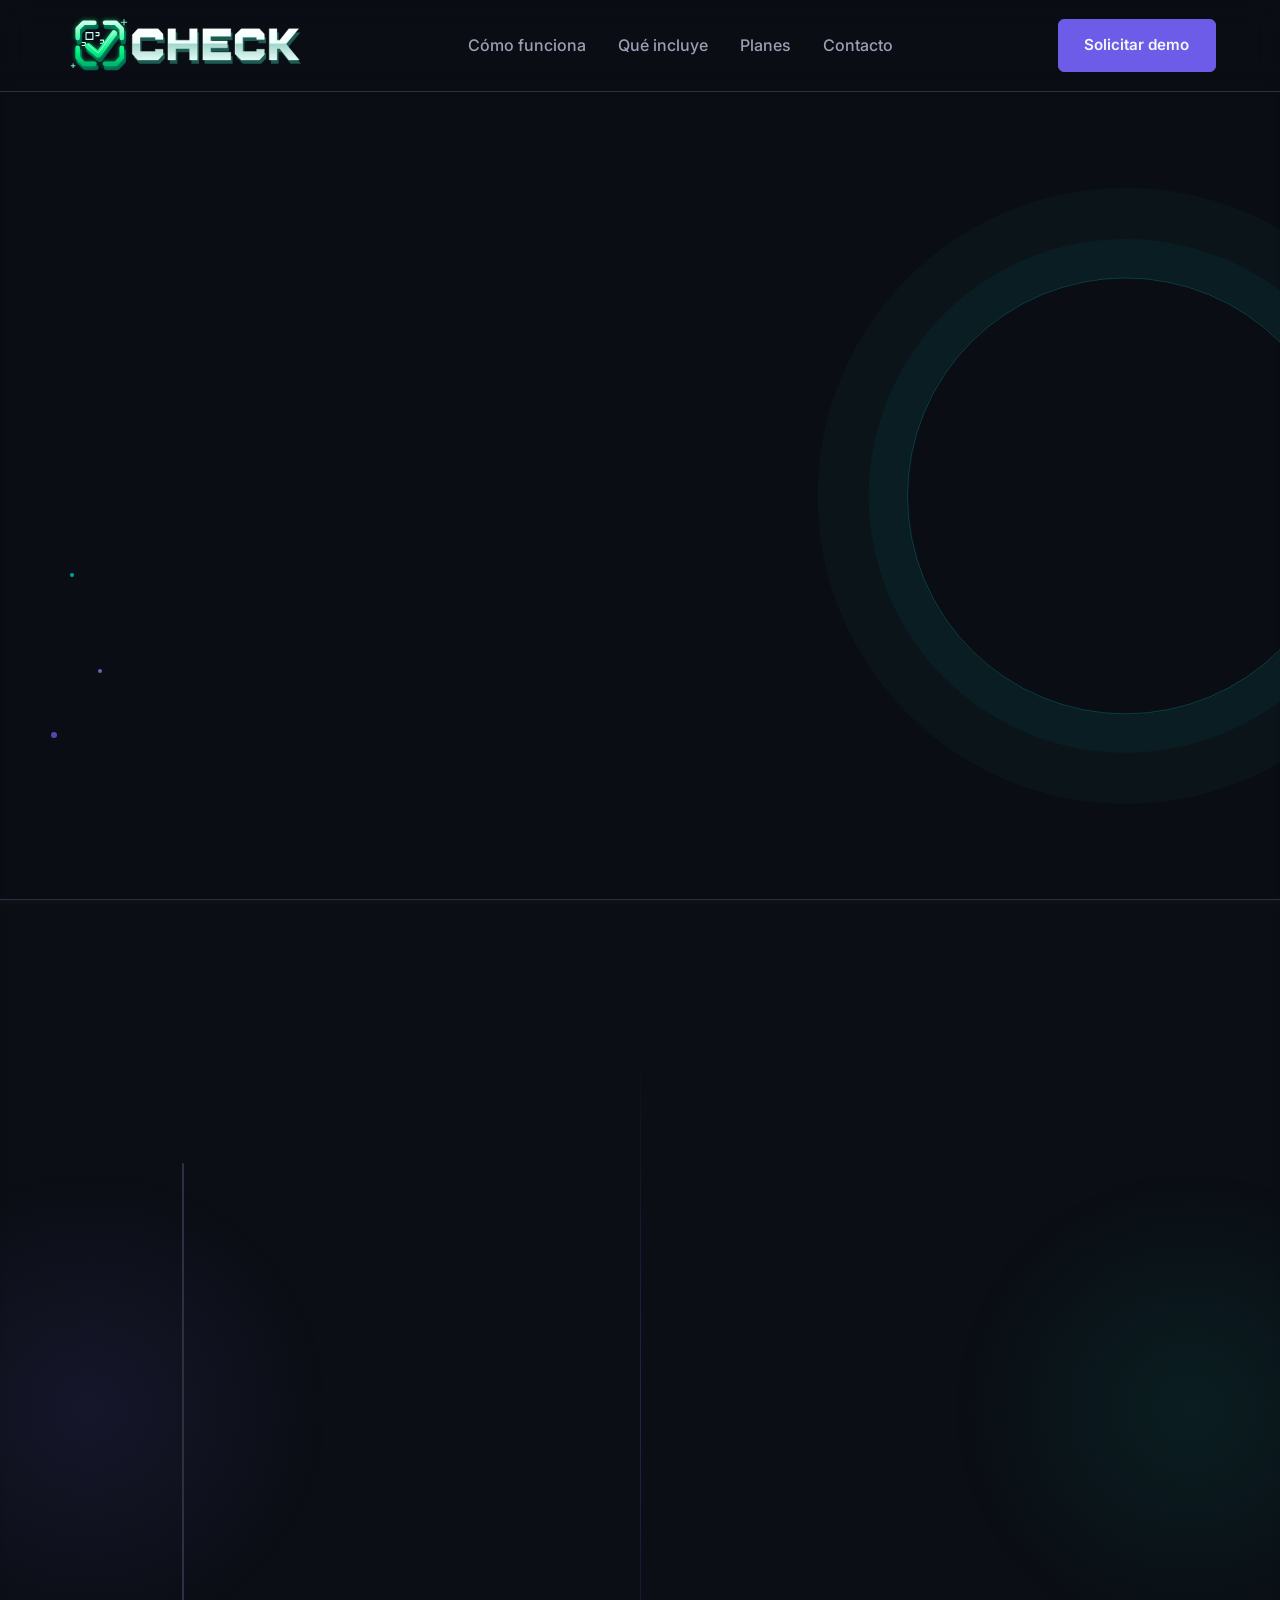
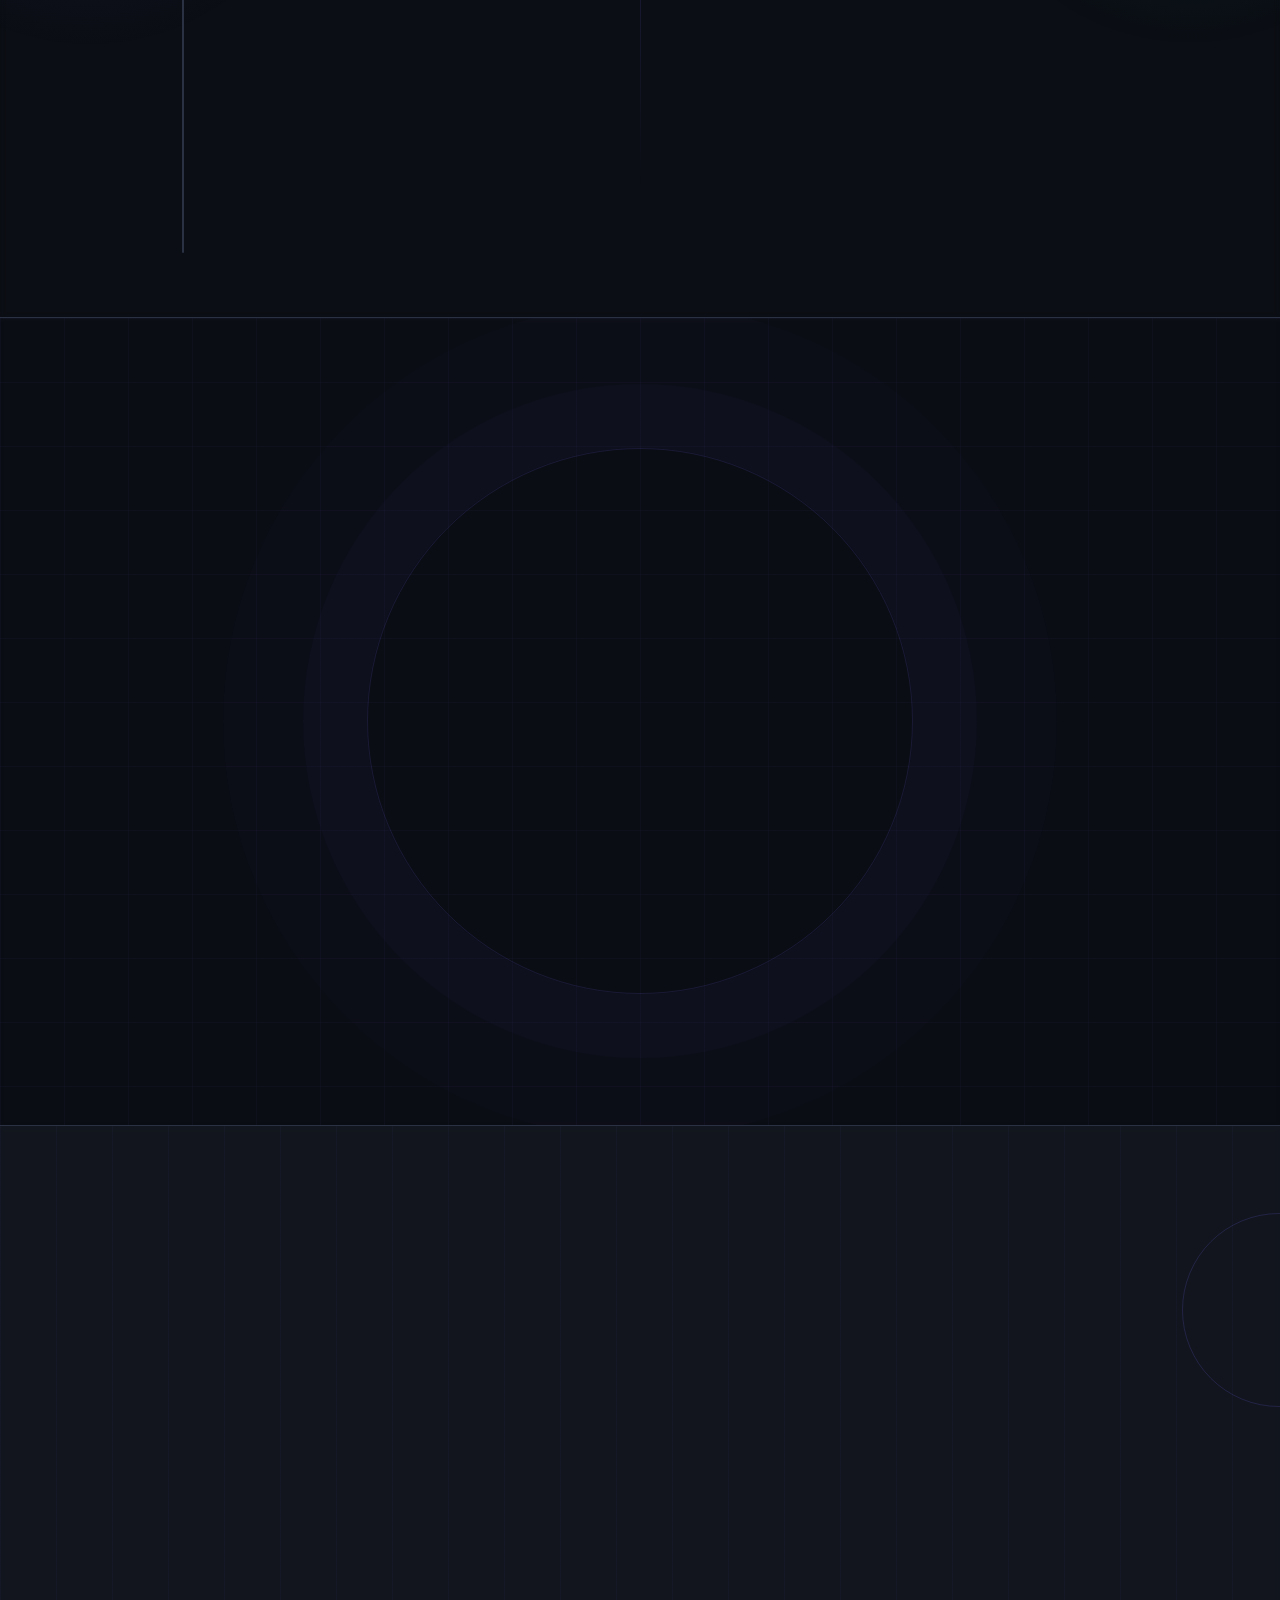
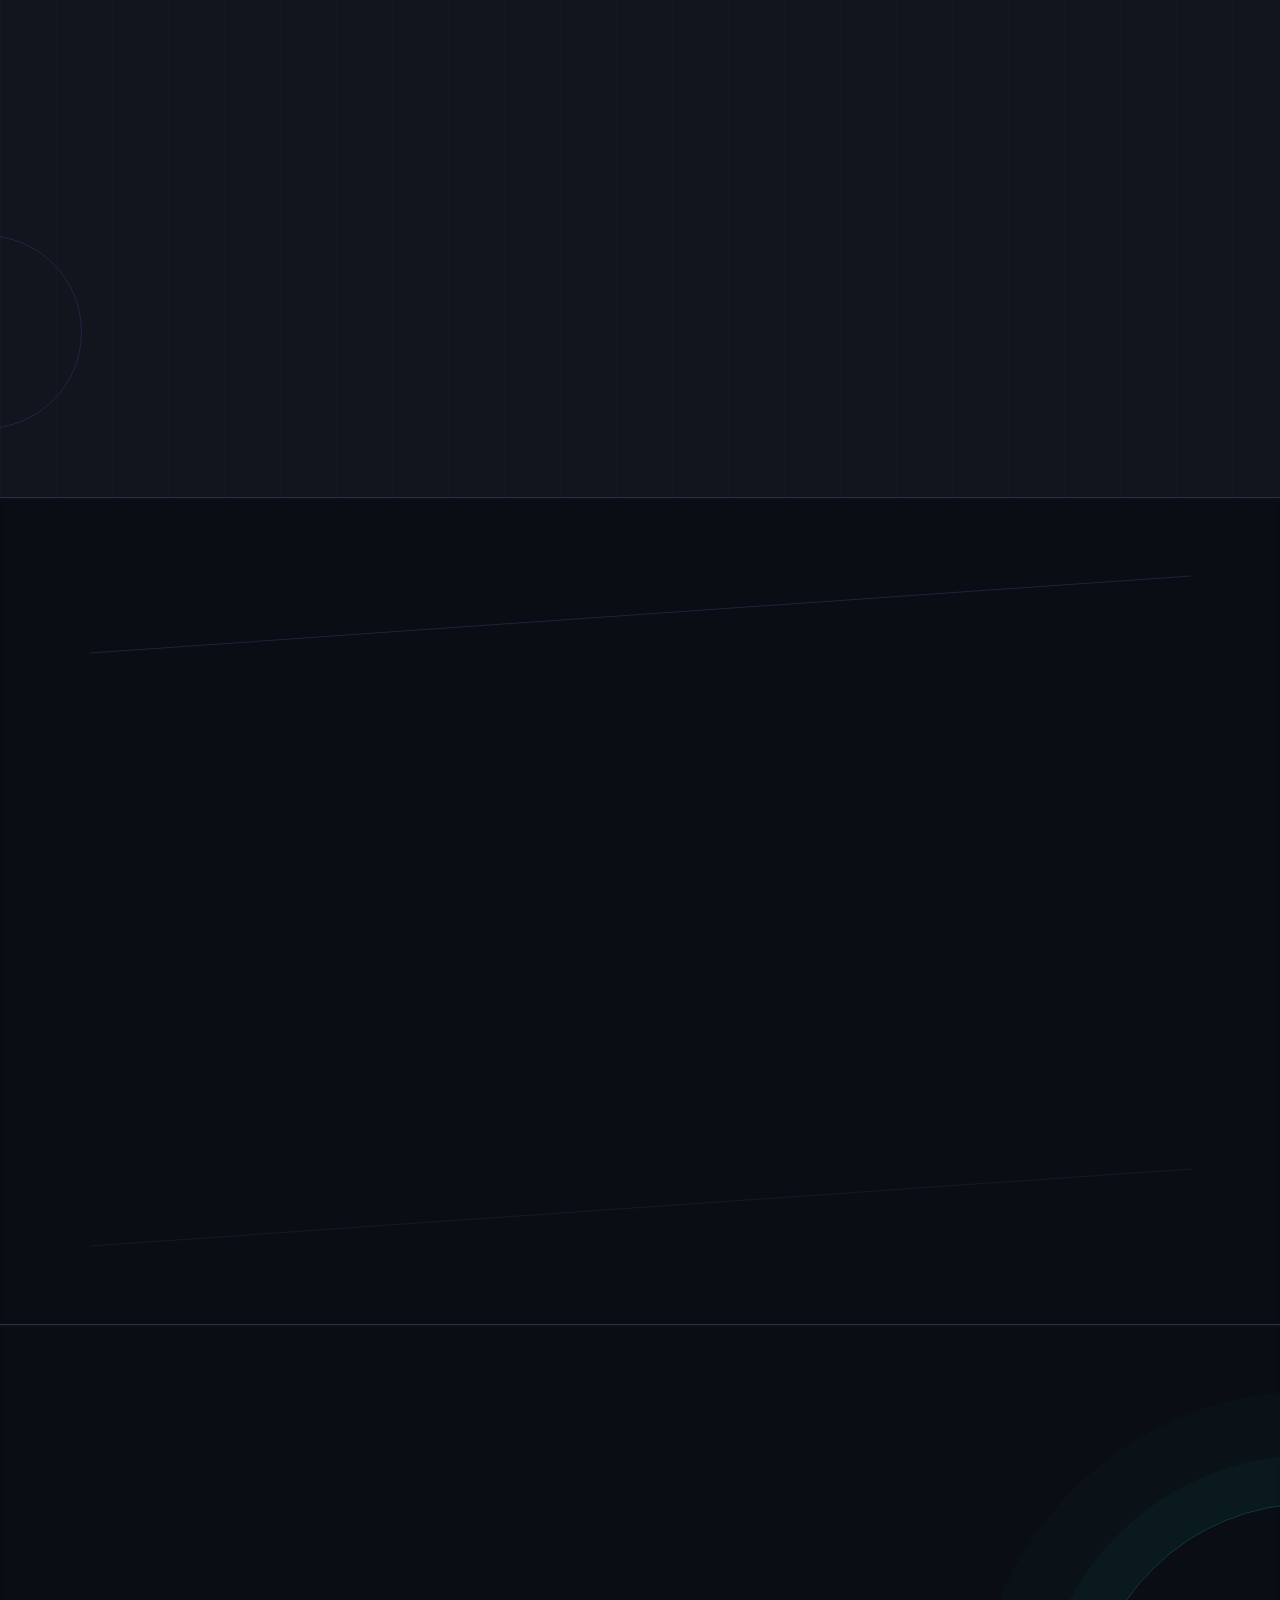
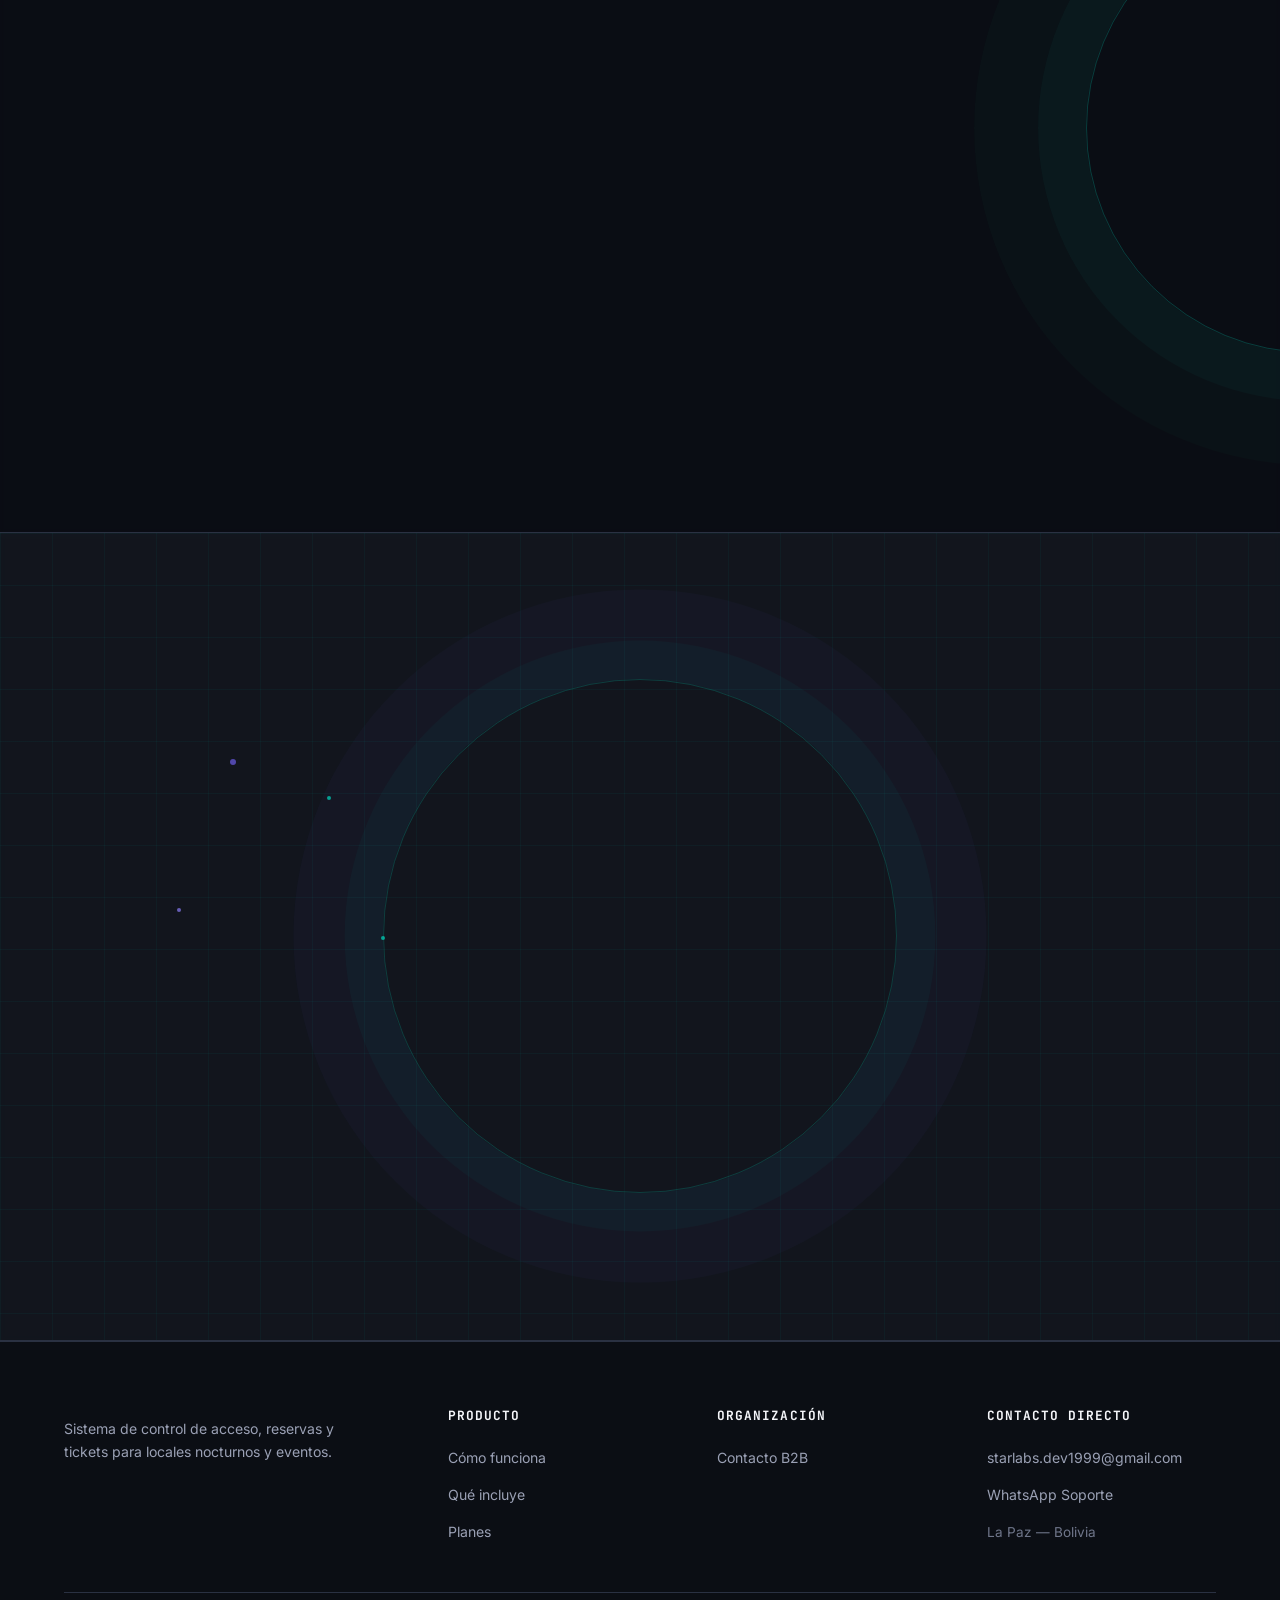
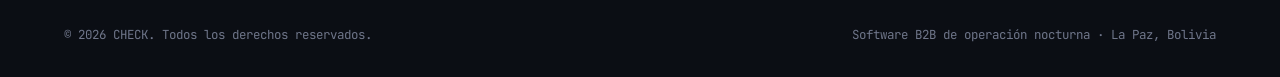
==== commit d9a6de30: "feat(website): escenas animadas en Lenguaje visual y Qué incluye CHECK - Estados: cada tarjeta (verd" ====
--- a/website/index.html
+++ b/website/index.html
@@ -14,9 +14,27 @@
 </head>
 <body>
 
-    <div class="aurora" aria-hidden="true">
-        <canvas id="aurora-canvas"></canvas>
-    </div>
+    <!-- Fondo de video global (detrás de todas las secciones) -->
+    <div class="video-bg-wrap" id="videoBgWrap" aria-hidden="true"></div>
+    <div class="video-bg-overlay" aria-hidden="true"></div>
+    <script>
+        (function () {
+            // No cargamos el iframe en móvil ni si el usuario prefiere menos movimiento:
+            // ahorra datos/batería y evita el iframe de YouTube donde no aporta.
+            var reduceMotion = window.matchMedia('(prefers-reduced-motion: reduce)').matches;
+            var isNarrow = window.matchMedia('(max-width: 640px)').matches;
+            if (reduceMotion || isNarrow) return;
+
+            var wrap = document.getElementById('videoBgWrap');
+            var iframe = document.createElement('iframe');
+            iframe.src = 'https://www.youtube.com/embed/bLiVhw3Jb-E?autoplay=1&mute=1&loop=1&playlist=bLiVhw3Jb-E&controls=0&showinfo=0&rel=0&iv_load_policy=3&modestbranding=1&playsinline=1&disablekb=1&fs=0';
+            iframe.title = 'Video de fondo';
+            iframe.setAttribute('frameborder', '0');
+            iframe.setAttribute('allow', 'autoplay; encrypted-media');
+            iframe.setAttribute('tabindex', '-1');
+            wrap.appendChild(iframe);
+        })();
+    </script>
 
     <!-- 1. Header / Nav -->
     <header class="header">
@@ -45,11 +63,21 @@
                         <a href="https://check-demo-three.vercel.app/" class="btn btn-primary">Solicitar demo</a>
                         <a href="#como-funciona" class="btn btn-outline">Ver cómo funciona</a>
                     </div>
+                    <div class="metrics-bar">
+                        <span>&lt; 1s por escaneo</span>
+                        <span class="dot">•</span>
+                        <span>3 estados en puerta</span>
+                        <span class="dot">•</span>
+                        <span>100% trazabilidad</span>
+                    </div>
                 </div>
 
                 <!-- Dispositivo de puerta (Elemento Distintivo) -->
                 <div class="device-wrapper reveal">
                     <div class="tilt-3d" id="deviceTilt">
+                    <span class="orbit-chip chip-v" aria-hidden="true"><i></i>VERDE · pasa</span>
+                    <span class="orbit-chip chip-a" aria-hidden="true"><i></i>AMARILLO · cobrar</span>
+                    <span class="orbit-chip chip-r" aria-hidden="true"><i></i>ROJO · no ingresa</span>
                     <div class="device-container" id="doorDevice">
                         <div class="device-header">
                             <div class="device-title">
@@ -59,43 +87,41 @@
                             <div class="font-mono" id="liveClock">23:14:02</div>
                         </div>
 
-                        <div class="qr-stage" aria-hidden="true">
-                            <div class="scan-ticket">
-                                <span class="scan-ticket-brand">CHECK</span>
-                                <div class="scan-ticket-code">
-                                <svg width="54" height="54" viewBox="0 0 100 100" fill="none">
-                                    <rect width="100" height="100" fill="#0B0E14"/>
-                                    <rect x="10" y="10" width="25" height="25" fill="#F5F6FA"/>
-                                    <rect x="15" y="15" width="15" height="15" fill="#0B0E14"/>
-                                    <rect x="18" y="18" width="9" height="9" fill="#F5F6FA"/>
-                                    <rect x="65" y="10" width="25" height="25" fill="#F5F6FA"/>
-                                    <rect x="70" y="15" width="15" height="15" fill="#0B0E14"/>
-                                    <rect x="73" y="18" width="9" height="9" fill="#F5F6FA"/>
-                                    <rect x="10" y="65" width="25" height="25" fill="#F5F6FA"/>
-                                    <rect x="15" y="70" width="15" height="15" fill="#0B0E14"/>
-                                    <rect x="18" y="73" width="9" height="9" fill="#F5F6FA"/>
-                                    <rect x="42" y="12" width="7" height="7" fill="#F5F6FA"/>
-                                    <rect x="52" y="20" width="7" height="7" fill="#F5F6FA"/>
-                                    <rect x="12" y="42" width="7" height="7" fill="#F5F6FA"/>
-                                    <rect x="22" y="50" width="7" height="7" fill="#F5F6FA"/>
-                                    <rect x="42" y="42" width="16" height="16" fill="#F5F6FA"/>
-                                    <rect x="65" y="42" width="8" height="8" fill="#F5F6FA"/>
-                                    <rect x="78" y="52" width="8" height="8" fill="#F5F6FA"/>
-                                    <rect x="42" y="70" width="8" height="18" fill="#F5F6FA"/>
-                                    <rect x="58" y="78" width="18" height="8" fill="#F5F6FA"/>
-                                    <rect x="80" y="80" width="10" height="10" fill="#F5F6FA"/>
-                                </svg>
-                                    <span class="scan-beam"></span>
+                        <div class="qr-stage">
+                            <div class="scan-beam"></div>
+                            <div class="qr-ring" id="qrRing">
+                                <div class="qr-inner">
+                                    <div class="qr-svg-wrap">
+                                        <!-- Clean SVG QR Graphic -->
+                                        <svg width="90" height="90" viewBox="0 0 100 100" fill="none">
+                                            <rect width="100" height="100" fill="#0B0E14"/>
+                                            <!-- Corner anchors -->
+                                            <rect x="10" y="10" width="25" height="25" fill="#F5F6FA"/>
+                                            <rect x="15" y="15" width="15" height="15" fill="#0B0E14"/>
+                                            <rect x="18" y="18" width="9" height="9" fill="#F5F6FA"/>
+                                            
+                                            <rect x="65" y="10" width="25" height="25" fill="#F5F6FA"/>
+                                            <rect x="70" y="15" width="15" height="15" fill="#0B0E14"/>
+                                            <rect x="73" y="18" width="9" height="9" fill="#F5F6FA"/>
+
+                                            <rect x="10" y="65" width="25" height="25" fill="#F5F6FA"/>
+                                            <rect x="15" y="70" width="15" height="15" fill="#0B0E14"/>
+                                            <rect x="18" y="73" width="9" height="9" fill="#F5F6FA"/>
+
+                                            <!-- Data Pattern -->
+                                            <rect x="42" y="12" width="7" height="7" fill="#F5F6FA"/>
+                                            <rect x="52" y="20" width="7" height="7" fill="#F5F6FA"/>
+                                            <rect x="12" y="42" width="7" height="7" fill="#F5F6FA"/>
+                                            <rect x="22" y="50" width="7" height="7" fill="#F5F6FA"/>
+                                            <rect x="42" y="42" width="16" height="16" fill="#F5F6FA"/>
+                                            <rect x="65" y="42" width="8" height="8" fill="#F5F6FA"/>
+                                            <rect x="78" y="52" width="8" height="8" fill="#F5F6FA"/>
+                                            <rect x="42" y="70" width="8" height="18" fill="#F5F6FA"/>
+                                            <rect x="58" y="78" width="18" height="8" fill="#F5F6FA"/>
+                                            <rect x="80" y="80" width="10" height="10" fill="#F5F6FA"/>
+                                        </svg>
+                                    </div>
                                 </div>
-                                <span class="scan-ticket-label">ENTRADA</span>
-                            </div>
-                            <div class="scan-gate">
-                                <span class="scan-gate-indicator"></span>
-                                <div class="scan-gate-frame">
-                                    <span class="scan-gate-floor"></span>
-                                    <span class="scan-gate-door"></span>
-                                </div>
-                                <span class="scan-gate-label" id="gateState">Acceso abierto</span>
                             </div>
                         </div>
 
@@ -182,46 +208,82 @@
     </section>
 
     <!-- 6. Estados en la puerta -->
+    <!-- 6. Lenguaje visual: escenas animadas por estado -->
     <section class="section" id="estados">
         <div class="container">
             <div class="reveal section-head">
                 <div class="kicker" style="justify-content: center;">LENGUAJE VISUAL REAL</div>
                 <h2 class="section-title">Respuesta instantánea en el escáner</h2>
-                <p class="section-desc" style="margin: 0 auto;">El staff no pierde tiempo leyendo detalles complejos. El sistema responde con tres estados inequívocos.</p>
+                <p class="section-desc" style="margin: 0 auto;">Escanea una entrada y conoce su estado al instante.</p>
             </div>
 
             <div class="states-grid">
-                <div class="state-card verde reveal">
-                    <div class="state-header">
-                        <span class="state-dot v"></span>
-                        <h3 class="state-title" style="color:var(--success);">VERDE</h3>
+                <article class="state-card scene-card verde reveal" data-scene="verde" style="--accent: var(--success);">
+                    <h3 class="state-title" style="color:var(--success);">VERDE</h3>
+                    <div class="scene" aria-hidden="true">
+                        <div class="scene-stage">
+                            <div class="sc ticket anim" style="--d: 120ms;">
+                                <svg class="qr" viewBox="0 0 7 7" shape-rendering="crispEdges" aria-hidden="true"><path fill="currentColor" d="M0 0h3v3H0zM4 0h3v3H4zM0 4h3v3H0zM1 1h1v1H1zM5 1h1v1H5zM1 5h1v1H1zM4 4h1v1H4zM6 4h1v1H6zM4 6h1v1H4zM6 6h1v1H6zM3 3h1v1H3z"/></svg>
+                                <span class="ticket-id">TK-8842</span>
+                            </div>
+                            <div class="sc scanner anim" style="--d: 420ms;"><span class="lens"></span><span class="beam" style="--d: 800ms;"></span></div>
+                            <div class="sc roles">
+                                <div class="role anim" style="--d: 1000ms;"><span class="r-name">Portero</span><span class="perm on" style="--d: 1250ms;">Ingreso</span><b class="mark anim" style="--d: 1450ms;">✓</b></div>
+                                <div class="role anim" style="--d: 1100ms;"><span class="r-name">Cajero</span><span class="perm">Cobro</span></div>
+                                <div class="role anim" style="--d: 1200ms;"><span class="r-name">RRPP</span><span class="perm">Lista</span></div>
+                            </div>
+                            <div class="sc result anim" style="--d: 1650ms;">Entrada válida. Acceso autorizado</div>
+                        </div>
                     </div>
                     <p class="state-desc"><strong>Ingresa directo.</strong> La entrada o reserva está 100% pagada y confirmada. El cliente pasa sin demoras.</p>
-                    <div class="state-tag v">PAGADO / CONFIRMADO</div>
-                </div>
-
-                <div class="state-card amarillo reveal">
-                    <div class="state-header">
-                        <span class="state-dot a"></span>
-                        <h3 class="state-title" style="color:var(--warning);">AMARILLO</h3>
+                </article>
+
+                <article class="state-card scene-card amarillo reveal" data-scene="amarillo" style="--accent: var(--warning);">
+                    <h3 class="state-title" style="color:var(--warning);">AMARILLO</h3>
+                    <div class="scene" aria-hidden="true">
+                        <div class="scene-stage">
+                            <div class="sc ticket anim" style="--d: 120ms;">
+                                <svg class="qr" viewBox="0 0 7 7" shape-rendering="crispEdges" aria-hidden="true"><path fill="currentColor" d="M0 0h3v3H0zM4 0h3v3H4zM0 4h3v3H0zM1 1h1v1H1zM5 1h1v1H5zM1 5h1v1H1zM4 4h1v1H4zM6 4h1v1H6zM4 6h1v1H4zM6 6h1v1H6zM3 3h1v1H3z"/></svg>
+                                <span class="ticket-id">TK-3109</span>
+                                <span class="chip anim" style="--d: 700ms;">Saldo Bs 100</span>
+                            </div>
+                            <div class="sc scanner anim" style="--d: 420ms;"><span class="lens"></span><span class="beam" style="--d: 800ms;"></span></div>
+                            <div class="sc roles">
+                                <div class="role anim" style="--d: 1000ms;"><span class="r-name">Portero</span><span class="perm">Ingreso</span></div>
+                                <div class="role anim" style="--d: 1100ms;"><span class="r-name">Cajero</span><span class="perm on" style="--d: 1250ms;">Cobro</span><b class="mark anim" style="--d: 1450ms;">✓</b></div>
+                                <div class="role anim" style="--d: 1200ms;"><span class="r-name">RRPP</span><span class="perm">Lista</span></div>
+                            </div>
+                            <div class="sc result anim" style="--d: 1650ms;">Saldo pendiente. Cobrar en puerta</div>
+                        </div>
                     </div>
                     <p class="state-desc"><strong>Cobrar en puerta.</strong> Reserva válida pero existe un saldo pendiente de cobro antes de permitir el acceso.</p>
-                    <div class="state-tag a">PAGO PENDIENTE</div>
-                </div>
-
-                <div class="state-card rojo reveal">
-                    <div class="state-header">
-                        <span class="state-dot r"></span>
-                        <h3 class="state-title" style="color:var(--error);">ROJO</h3>
+                </article>
+
+                <article class="state-card scene-card rojo reveal" data-scene="rojo" style="--accent: var(--error);">
+                    <h3 class="state-title" style="color:var(--error);">ROJO</h3>
+                    <div class="scene" aria-hidden="true">
+                        <div class="scene-stage">
+                            <div class="sc ticket anim" style="--d: 120ms;">
+                                <svg class="qr" viewBox="0 0 7 7" shape-rendering="crispEdges" aria-hidden="true"><path fill="currentColor" d="M0 0h3v3H0zM4 0h3v3H4zM0 4h3v3H0zM1 1h1v1H1zM5 1h1v1H5zM1 5h1v1H1zM4 4h1v1H4zM6 4h1v1H6zM4 6h1v1H4zM6 6h1v1H6zM3 3h1v1H3z"/></svg>
+                                <span class="ticket-id">TK-0021</span>
+                                <span class="stamp anim" style="--d: 700ms;">USADO</span>
+                            </div>
+                            <div class="sc scanner anim" style="--d: 420ms;"><span class="lens"></span><span class="beam" style="--d: 800ms;"></span></div>
+                            <div class="sc roles">
+                                <div class="role anim" style="--d: 1000ms;"><span class="r-name">Portero</span><span class="perm on" style="--d: 1250ms;">Ingreso</span><b class="mark no anim" style="--d: 1450ms;">✕</b></div>
+                                <div class="role anim" style="--d: 1100ms;"><span class="r-name">Cajero</span><span class="perm">Cobro</span></div>
+                                <div class="role anim" style="--d: 1200ms;"><span class="r-name">RRPP</span><span class="perm">Lista</span></div>
+                            </div>
+                            <div class="sc result anim" style="--d: 1650ms;">QR inválido. No ingresa</div>
+                        </div>
                     </div>
                     <p class="state-desc"><strong>No ingresa.</strong> Código QR inválido, previamente utilizado en la misma noche o cancelado por el administrador.</p>
-                    <div class="state-tag r">INVÁLIDO / CANCELADO</div>
-                </div>
+                </article>
             </div>
         </div>
     </section>
 
-    <!-- 7. Módulos -->
+    <!-- 7. Módulos: escenas animadas por funcionalidad -->
     <section class="section section-alt" id="modulos">
         <div class="container">
             <div class="reveal">
@@ -232,58 +294,117 @@
 
             <div class="modules-grid">
                 <!-- 1 -->
-                <div class="module-card reveal">
-                    <div class="module-icon">
-                        <svg width="24" height="24" viewBox="0 0 24 24" fill="none" stroke="currentColor" stroke-width="2"><rect x="3" y="4" width="18" height="18" rx="2" ry="2"></rect><line x1="16" y1="2" x2="16" y2="6"></line><line x1="8" y1="2" x2="8" y2="6"></line><line x1="3" y1="10" x2="21" y2="10"></line></svg>
-                    </div>
+                <article class="module-card scene-card reveal" data-scene="eventos" style="--accent: var(--primary);">
                     <h3 class="module-title">Gestión de eventos</h3>
+                    <div class="scene" aria-hidden="true">
+                        <div class="scene-stage">
+                            <div class="sc cal anim" style="--d: 100ms;">
+                                <i class="cell anim" style="--d: 150ms;"></i><i class="cell anim" style="--d: 180ms;"></i><i class="cell anim" style="--d: 210ms;"></i><i class="cell anim" style="--d: 240ms;"></i><i class="cell anim" style="--d: 270ms;"></i><i class="cell anim" style="--d: 300ms;"></i><i class="cell anim" style="--d: 330ms;"></i>
+                                <i class="cell anim" style="--d: 360ms;"></i><i class="cell sel anim" style="--d: 390ms;"></i><i class="cell anim" style="--d: 420ms;"></i><i class="cell anim" style="--d: 450ms;"></i><i class="cell anim" style="--d: 480ms;"></i><i class="cell anim" style="--d: 510ms;"></i><i class="cell anim" style="--d: 540ms;"></i>
+                                <i class="cell anim" style="--d: 570ms;"></i><i class="cell anim" style="--d: 600ms;"></i><i class="cell anim" style="--d: 630ms;"></i><i class="cell anim" style="--d: 660ms;"></i><i class="cell anim" style="--d: 690ms;"></i><i class="cell anim" style="--d: 720ms;"></i><i class="cell anim" style="--d: 750ms;"></i>
+                            </div>
+                            <div class="sc side">
+                                <span class="pill anim" style="--d: 600ms;">Apertura 20:00</span>
+                                <span class="pill anim" style="--d: 750ms;">Cierre 04:00</span>
+                                <div class="meter anim" style="--d: 900ms;"><span class="fill"></span></div>
+                                <span class="meter-label anim" style="--d: 1100ms;">Aforo configurado</span>
+                            </div>
+                            <div class="sc result anim" style="--d: 1250ms;">Evento activo</div>
+                        </div>
+                    </div>
                     <p class="module-desc">Configura fechas, horarios, límites de aforo y parámetros de corte para cada fiesta o noche operativa.</p>
-                </div>
+                </article>
 
                 <!-- 2 -->
-                <div class="module-card reveal">
-                    <div class="module-icon">
-                        <svg width="24" height="24" viewBox="0 0 24 24" fill="none" stroke="currentColor" stroke-width="2"><path d="M3 9l9-7 9 7v11a2 2 0 0 1-2 2H5a2 2 0 0 1-2-2z"></path><polyline points="9 22 9 12 15 12 15 22"></polyline></svg>
-                    </div>
+                <article class="module-card scene-card reveal" data-scene="mesas" style="--accent: var(--primary);">
                     <h3 class="module-title">Gestión de mesas</h3>
+                    <div class="scene" aria-hidden="true">
+                        <div class="scene-stage">
+                            <div class="sc zone anim" style="--d: 100ms; left: 6%; top: 14%; width: 88%; height: 22%;">
+                                <span class="zone-name">VIP</span>
+                                <i class="tbl on anim" style="--d: 500ms;"></i><i class="tbl anim" style="--d: 560ms;"></i><i class="tbl on anim" style="--d: 620ms;"></i><i class="tbl anim" style="--d: 680ms;"></i>
+                            </div>
+                            <div class="sc zone anim" style="--d: 250ms; left: 6%; top: 42%; width: 88%; height: 22%;">
+                                <span class="zone-name">ULTRA VIP</span>
+                                <i class="tbl anim" style="--d: 700ms;"></i><i class="tbl on anim" style="--d: 760ms;"></i><i class="tbl anim" style="--d: 820ms;"></i>
+                            </div>
+                            <div class="sc zone anim" style="--d: 400ms; left: 6%; top: 70%; width: 88%; height: 18%;">
+                                <span class="zone-name">GENERAL</span>
+                                <i class="tbl on anim" style="--d: 900ms;"></i><i class="tbl anim" style="--d: 950ms;"></i><i class="tbl anim" style="--d: 1000ms;"></i><i class="tbl anim" style="--d: 1050ms;"></i><i class="tbl anim" style="--d: 1100ms;"></i>
+                            </div>
+                            <div class="sc result anim" style="--d: 1250ms;">Mesas asignadas con titular</div>
+                        </div>
+                    </div>
                     <p class="module-desc">Control por zonas (VIP, Ultra VIP, General) con asignación de consumos mínimos y nombres de titulares.</p>
-                </div>
+                </article>
 
                 <!-- 3 -->
-                <div class="module-card reveal">
-                    <div class="module-icon">
-                        <svg width="24" height="24" viewBox="0 0 24 24" fill="none" stroke="currentColor" stroke-width="2"><path d="M2 9a3 3 0 0 1 0 6v2a2 2 0 0 0 2 2h16a2 2 0 0 0 2-2v-2a3 3 0 0 1 0-6V7a2 2 0 0 0-2-2H4a2 2 0 0 0-2 2v2z"></path></svg>
-                    </div>
+                <article class="module-card scene-card reveal" data-scene="tickets" style="--accent: var(--primary);">
                     <h3 class="module-title">Reservas y tickets</h3>
+                    <div class="scene" aria-hidden="true">
+                        <div class="scene-stage">
+                            <div class="sc ticket anim" style="--d: 120ms;">
+                                <svg class="qr" viewBox="0 0 7 7" shape-rendering="crispEdges" aria-hidden="true"><path fill="currentColor" d="M0 0h3v3H0zM4 0h3v3H4zM0 4h3v3H0zM1 1h1v1H1zM5 1h1v1H5zM1 5h1v1H1zM4 4h1v1H4zM6 4h1v1H6zM4 6h1v1H4zM6 6h1v1H6zM3 3h1v1H3z"/></svg>
+                                <span class="ticket-id">TK-8842</span>
+                            </div>
+                            <div class="sc trail"><span class="trail-dot"></span></div>
+                            <div class="sc phone anim" style="--d: 700ms;"><span class="phone-screen">Enlace directo</span></div>
+                            <div class="sc result anim" style="--d: 1100ms;">Token QR emitido y enviado</div>
+                        </div>
+                    </div>
                     <p class="module-desc">Emisión inmediata de tokens QR únicos. Envío por enlace directo para el cliente sin descargas obligatorias.</p>
-                </div>
+                </article>
 
                 <!-- 4 -->
-                <div class="module-card reveal">
-                    <div class="module-icon">
-                        <svg width="24" height="24" viewBox="0 0 24 24" fill="none" stroke="currentColor" stroke-width="2"><path d="M17 21v-2a4 4 0 0 0-4-4H5a4 4 0 0 0-4 4v2"></path><circle cx="9" cy="7" r="4"></circle><path d="M23 21v-2a4 4 0 0 0-3-3.87"></path><path d="M16 3.13a4 4 0 0 1 0 7.75"></path></svg>
-                    </div>
+                <article class="module-card scene-card reveal" data-scene="staff" style="--accent: var(--primary);">
                     <h3 class="module-title">Check-in de staff</h3>
+                    <div class="scene" aria-hidden="true">
+                        <div class="scene-stage">
+                            <div class="sc people">
+                                <div class="person anim" style="--d: 150ms;"><span class="avatar"></span><span class="r-name">Portero</span><span class="role-tag">Entrada</span><b class="mark anim" style="--d: 700ms;">✓</b></div>
+                                <div class="person anim" style="--d: 330ms;"><span class="avatar"></span><span class="r-name">Cajero</span><span class="role-tag">Cobro</span><b class="mark anim" style="--d: 900ms;">✓</b></div>
+                                <div class="person anim" style="--d: 510ms;"><span class="avatar"></span><span class="r-name">RRPP</span><span class="role-tag">Lista</span><b class="mark anim" style="--d: 1100ms;">✓</b></div>
+                            </div>
+                            <div class="sc result anim" style="--d: 1300ms;">Cada validación queda registrada</div>
+                        </div>
+                    </div>
                     <p class="module-desc">Asignación de roles específicos para porteros, cajeros y RRPP. Registro de quién valida cada entrada.</p>
-                </div>
+                </article>
 
                 <!-- 5 -->
-                <div class="module-card reveal">
-                    <div class="module-icon">
-                        <svg width="24" height="24" viewBox="0 0 24 24" fill="none" stroke="currentColor" stroke-width="2"><line x1="18" y1="20" x2="18" y2="10"></line><line x1="12" y1="20" x2="12" y2="4"></line><line x1="6" y1="20" x2="6" y2="14"></line></svg>
-                    </div>
+                <article class="module-card scene-card reveal" data-scene="dashboard" style="--accent: var(--primary);">
                     <h3 class="module-title">Dashboard en vivo</h3>
+                    <div class="scene" aria-hidden="true">
+                        <div class="scene-stage">
+                            <div class="sc kpis">
+                                <span class="kpi anim" style="--d: 120ms;"><small>Aforo</small><b>72%</b></span>
+                                <span class="kpi anim" style="--d: 260ms;"><small>Ingresos</small><b>128</b></span>
+                            </div>
+                            <div class="sc bars">
+                                <i class="col" style="--h: 35%; --d: 450ms;"></i><i class="col" style="--h: 58%; --d: 520ms;"></i><i class="col" style="--h: 46%; --d: 590ms;"></i><i class="col" style="--h: 74%; --d: 660ms;"></i><i class="col" style="--h: 62%; --d: 730ms;"></i><i class="col hi" style="--h: 88%; --d: 800ms;"></i>
+                            </div>
+                            <div class="sc result anim" style="--d: 1100ms;">Actualizado en tiempo real</div>
+                        </div>
+                    </div>
                     <p class="module-desc">Métricas de aforo actual, porcentaje de ingresos completados y recaudación de puerta en tiempo real.</p>
-                </div>
+                </article>
 
                 <!-- 6 -->
-                <div class="module-card reveal">
-                    <div class="module-icon">
-                        <svg width="24" height="24" viewBox="0 0 24 24" fill="none" stroke="currentColor" stroke-width="2"><path d="M12 22s8-4 8-10V5l-8-3-8 3v7c0 6 8 10 8 10z"></path></svg>
-                    </div>
+                <article class="module-card scene-card reveal" data-scene="auditoria" style="--accent: var(--primary);">
                     <h3 class="module-title">Gestión de staff</h3>
+                    <div class="scene" aria-hidden="true">
+                        <div class="scene-stage">
+                            <div class="sc log">
+                                <div class="log-row anim" style="--d: 150ms;"><span class="t">21:42</span><span class="a">Ingreso validado</span><span class="w">Portero</span></div>
+                                <div class="log-row anim" style="--d: 420ms;"><span class="t">21:47</span><span class="a">Cobro registrado</span><span class="w">Cajero</span></div>
+                                <div class="log-row anim" style="--d: 690ms;"><span class="t">21:53</span><span class="a">Mesa asignada</span><span class="w">RRPP</span></div>
+                                <div class="log-row anim" style="--d: 960ms;"><span class="t">22:05</span><span class="a">Acceso revisado</span><span class="w">Admin</span></div>
+                            </div>
+                            <div class="sc result anim" style="--d: 1250ms;">Auditoría por usuario</div>
+                        </div>
+                    </div>
                     <p class="module-desc">Auditoría completa de actividad por usuario para prevenir accesos no autorizados o cortesías falsas.</p>
-                </div>
+                </article>
             </div>
         </div>
     </section>
@@ -494,7 +615,7 @@
         </div>
     </footer>
 
-    <script src="./js/aurora.js" defer></script>
     <script src="./js/script.js"></script>
+    <script src="./js/scenes.js"></script>
 </body>
 </html>
--- a/website/css/styles.css
+++ b/website/css/styles.css
@@ -45,7 +45,6 @@
             color: var(--text);
             line-height: 1.6;
             overflow-x: hidden;
-            isolation: isolate;
         }
 
         /* Typography Helper Classes */
@@ -59,21 +58,32 @@
             font-family: var(--font-mono);
         }
 
-        .aurora {
+        /* Fondo de video global */
+        .video-bg-wrap {
+            position: fixed;
+            inset: 0;
+            z-index: -2;
+            overflow: hidden;
+            pointer-events: none;
+        }
+
+        .video-bg-wrap iframe {
+            position: absolute;
+            top: 50%;
+            left: 50%;
+            width: 100vw;
+            height: 56.25vw;      /* proporción 16:9 */
+            min-height: 100vh;
+            min-width: 177.78vh;  /* proporción 16:9 invertida */
+            transform: translate(-50%, -50%);
+        }
+
+        .video-bg-overlay {
             position: fixed;
             inset: 0;
             z-index: -1;
+            background: rgba(11, 14, 20, 0.72);
             pointer-events: none;
-            background:
-                radial-gradient(ellipse at 74% 38%, rgba(108, 92, 231, 0.25), transparent 54%),
-                radial-gradient(ellipse at 22% 66%, rgba(0, 217, 192, 0.12), transparent 51%),
-                var(--bg);
-        }
-
-        .aurora canvas {
-            display: block;
-            width: 100%;
-            height: 100%;
         }
 
         /* Layout & Utilities */
@@ -91,11 +101,15 @@
             padding: clamp(4rem, 7vh, 5.5rem) 0;
             border-bottom: 1px solid var(--line);
             scroll-margin-top: var(--header-height);
-            background: rgba(11, 14, 20, 0.38);
+            background: rgba(11, 14, 20, 0.55);
+            backdrop-filter: blur(2px);
+            -webkit-backdrop-filter: blur(2px);
         }
 
         .section-alt {
-            background: rgba(21, 25, 34, 0.58);
+            background: rgba(21, 25, 34, 0.72);
+            backdrop-filter: blur(3px);
+            -webkit-backdrop-filter: blur(3px);
         }
 
         .kicker {
@@ -258,7 +272,9 @@
             overflow: hidden;
             isolation: isolate;
             border-bottom: 1px solid var(--line);
-            background: rgba(11, 14, 20, 0.38);
+            background: rgba(11, 14, 20, 0.55);
+            backdrop-filter: blur(2px);
+            -webkit-backdrop-filter: blur(2px);
         }
 
         .hero::before {
@@ -323,11 +339,12 @@
             animation-delay: calc(0.4s + var(--i) * 0.09s);
         }
 
-        .hero-subtitle, .hero-actions {
+        .hero-subtitle, .hero-actions, .metrics-bar {
             animation: heroRise 0.7s cubic-bezier(0.16, 1, 0.3, 1) both;
         }
         .hero-subtitle { animation-delay: 1.0s; }
         .hero-actions { animation-delay: 1.1s; }
+        .metrics-bar { animation-delay: 1.2s; }
 
         @keyframes heroRise {
             from { opacity: 0; transform: translateY(18px); }
@@ -336,7 +353,7 @@
 
         @media (prefers-reduced-motion: reduce) {
             .hero-title .w,
-            .hero-subtitle, .hero-actions {
+            .hero-subtitle, .hero-actions, .metrics-bar {
                 animation: none !important;
             }
         }
@@ -352,6 +369,25 @@
             display: flex;
             gap: 1rem;
             flex-wrap: wrap;
+            margin-bottom: 2.5rem;
+        }
+
+        .metrics-bar {
+            display: flex;
+            align-items: center;
+            gap: 0.75rem;
+            padding: 0.8rem 1.2rem;
+            background: var(--card);
+            border: 1px solid var(--line);
+            border-radius: 6px;
+            font-family: var(--font-mono);
+            font-size: 0.8rem;
+            color: var(--muted);
+            width: fit-content;
+        }
+
+        .metrics-bar .dot {
+            color: var(--primary);
         }
 
         /* Door Device Mockup (Hero Interactive Feature) */
@@ -395,6 +431,16 @@
             100% { opacity: 0; }
         }
 
+        /* Fase de escaneo: láser más rápido, anillo neutro */
+        .device-container.is-scanning .scan-beam {
+            animation-duration: 0.9s;
+            opacity: 1;
+        }
+
+        .device-container.is-scanning .qr-ring {
+            background: conic-gradient(from 0deg, var(--muted-dim), transparent 80%);
+        }
+
         /* Entrada del texto de estado */
         .swap-in {
             animation: swapIn 0.45s cubic-bezier(0.16, 1, 0.3, 1) both;
@@ -465,147 +511,74 @@
 
         .qr-stage {
             position: relative;
-            display: grid;
-            grid-template-columns: repeat(2, minmax(0, 1fr));
-            align-items: center;
-            justify-items: center;
-            gap: 0.55rem;
-            min-height: 208px;
-            padding: 1.1rem 0.65rem;
+            background: var(--bg);
+            border-radius: 12px;
+            padding: 1.8rem 1rem;
+            display: flex;
+            flex-direction: column;
+            align-items: center;
+            justify-content: center;
+            border: 1px solid var(--line);
             margin-bottom: 1.2rem;
-            perspective: 620px;
             overflow: hidden;
-            border: 1px solid var(--line);
-            border-radius: 12px;
-            background:
-                radial-gradient(ellipse at 72% 78%, rgba(108, 92, 231, 0.22), transparent 64%),
-                var(--bg);
-        }
-
-        .scan-ticket {
-            display: grid;
-            justify-items: center;
-            gap: 0.35rem;
-            width: min(100%, 104px);
-            padding: 0.55rem 0.35rem;
-            border: 1px solid var(--primary-hover);
-            border-radius: 10px;
-            background: linear-gradient(145deg, #312957, var(--bg-alt) 60%);
-            box-shadow: 3px 4px 0 #251d45, 9px 15px 24px rgba(0, 0, 0, 0.55);
-            color: var(--text);
-            font: 600 0.6rem var(--font-mono);
-            transform: translate3d(-3px, 0, 14px) rotateY(-14deg) rotateZ(-8deg);
-        }
-
-        .scan-ticket-brand { letter-spacing: 0.16em; }
-        .scan-ticket-label { color: var(--muted); letter-spacing: 0.1em; }
-
-        .scan-ticket-code {
+        }
+
+        /* Ring around QR */
+        .qr-ring {
+            width: 160px;
+            height: 160px;
+            border-radius: 50%;
+            padding: 10px;
+            display: flex;
+            align-items: center;
+            justify-content: center;
             position: relative;
-            display: grid;
-            place-items: center;
-            overflow: hidden;
-            border-radius: 5px;
+            transition: all 0.5s cubic-bezier(0.4, 0, 0.2, 1);
+            background: conic-gradient(from 0deg, var(--device-color, var(--active)), transparent 80%);
+            animation: spin 8s linear infinite;
+        }
+
+        @keyframes spin {
+            100% { transform: rotate(360deg); }
+        }
+
+        .qr-inner {
+            width: 100%;
+            height: 100%;
             background: var(--bg);
-        }
-
+            border-radius: 50%;
+            display: flex;
+            align-items: center;
+            justify-content: center;
+            z-index: 1;
+        }
+
+        .qr-svg-wrap {
+            transform: rotate(0deg);
+            animation: spin-reverse 8s linear infinite;
+        }
+
+        @keyframes spin-reverse {
+            100% { transform: rotate(-360deg); }
+        }
+
+        /* Laser beam effect */
         .scan-beam {
             position: absolute;
-            inset: 0 0 auto;
+            top: 0;
+            left: 0;
+            right: 0;
             height: 2px;
-            opacity: 0;
-            background: var(--active);
-            box-shadow: 0 0 8px 2px var(--active);
-        }
-
-        .is-scanning .scan-ticket {
-            animation: ticketApproach 1.4s cubic-bezier(0.22, 0.76, 0.25, 1) both;
-        }
-
-        .is-scanning .scan-beam {
-            animation: readTicket 0.55s ease-in-out 0.55s both;
-        }
-
-        @keyframes ticketApproach {
-            0% { opacity: 0.35; transform: translate3d(-30px, 28px, 65px) rotateY(-44deg) rotateZ(-18deg); }
-            44%, 76% { opacity: 1; transform: translate3d(10px, -3px, 18px) rotateY(0deg) rotateZ(0deg); }
-        }
-
-        @keyframes readTicket {
-            0% { opacity: 0; transform: translateY(3px); }
-            16%, 80% { opacity: 1; }
-            100% { opacity: 0; transform: translateY(51px); }
-        }
-
-        .scan-gate {
-            display: grid;
-            justify-items: center;
-            gap: 0.5rem;
-            width: 100%;
-            color: var(--device-color, var(--success));
-        }
-
-        .scan-gate-indicator {
-            width: 1.6rem;
-            height: 4px;
-            border-radius: 999px;
-            background: currentColor;
-            box-shadow: 0 0 12px currentColor;
-        }
-
-        .scan-gate-frame {
-            position: relative;
-            width: min(100%, 76px);
-            height: 96px;
-            perspective: 240px;
-            border: 3px solid #484268;
-            border-radius: 6px 6px 2px 2px;
-            background: linear-gradient(150deg, var(--bg) 28%, #29234b);
-            box-shadow: 4px 5px 0 #252037, 0 0 15px rgba(108, 92, 231, 0.24);
-        }
-
-        .scan-gate-floor {
-            position: absolute;
-            inset: auto 0 0;
-            height: 3px;
-            background: currentColor;
-            opacity: 0.6;
-        }
-
-        .scan-gate-door {
-            position: absolute;
-            inset: 2px;
-            transform-origin: left center;
-            transition: transform 0.65s cubic-bezier(0.22, 0.76, 0.25, 1);
-            border: 1px solid #6a5f93;
-            border-radius: 3px;
-            background: linear-gradient(135deg, #332c53, #191629 72%);
-        }
-
-        .scan-gate-door::after {
-            content: "";
-            position: absolute;
-            top: 50%;
-            right: 6px;
-            width: 4px;
-            height: 9px;
-            border-radius: 2px;
-            background: #b7abec;
-        }
-
-        .result-v .scan-gate-door { transform: rotateY(-74deg); }
-
-        .scan-gate-label {
-            min-height: 2em;
-            text-align: center;
-            font: 600 0.6rem/1.2 var(--font-mono);
-            text-transform: uppercase;
-        }
-
-        @media (prefers-reduced-motion: reduce) {
-            .is-scanning .scan-ticket,
-            .is-scanning .scan-beam { animation: none; }
-            .scan-gate-door { transition: none; }
+            background: var(--device-color, var(--active));
+            box-shadow: 0 0 15px 2px var(--device-color, var(--active));
+            opacity: 0.8;
+            animation: scan 2.5s infinite ease-in-out;
+            z-index: 2;
+        }
+
+        @keyframes scan {
+            0%, 100% { top: 10%; }
+            50% { top: 90%; }
         }
 
         .device-status-badge {
@@ -1450,6 +1423,9 @@
                 opacity: 1;
                 transform: none;
                 transition: none;
+            }
+            .qr-ring, .qr-svg-wrap, .scan-beam {
+                animation: none !important;
             }
         }
 
@@ -1687,7 +1663,7 @@
     .has-spotlight .module-card::before, .has-spotlight .state-card::before, .has-spotlight .plan-card::before { display: none; }
 }
 
-/* ===== Nivel 5 (CSS 3D): dispositivo con profundidad y parallax ===== */
+/* ===== Nivel 5 (CSS 3D): dispositivo con profundidad, chips orbitando, parallax ===== */
 .device-wrapper { perspective: 1100px; }
 .tilt-3d {
     position: relative; width: 100%; max-width: 360px;
@@ -1709,12 +1685,27 @@
 @keyframes haloPulse { 0%, 100% { opacity: 0.55; scale: 1; } 50% { opacity: 0.95; scale: 1.08; } }
 .tilt-3d .device-container { transform: translateZ(0); }
 
+/* Chips de estado flotando por delante del dispositivo (distinta profundidad) */
+.orbit-chip {
+    position: absolute; z-index: 2; display: inline-flex; align-items: center; gap: 0.45rem;
+    padding: 0.4rem 0.75rem; border-radius: 999px; font-size: 0.72rem; font-weight: 700;
+    letter-spacing: 0.04em; white-space: nowrap;
+    background: rgba(18, 22, 31, 0.85); border: 1px solid var(--line);
+    backdrop-filter: blur(6px); box-shadow: 0 14px 28px -10px rgba(0, 0, 0, 0.6);
+    pointer-events: none; animation: chipFloat 5s ease-in-out infinite;
+}
+.orbit-chip i { width: 8px; height: 8px; border-radius: 50%; background: currentColor; box-shadow: 0 0 10px currentColor; }
+.chip-v { color: var(--success); top: 8%; left: -14%; transform: translateZ(90px); }
+.chip-a { color: var(--warning); top: 52%; right: -16%; transform: translateZ(120px); animation-delay: -1.7s; }
+.chip-r { color: var(--error); bottom: 6%; left: -10%; transform: translateZ(70px); animation-delay: -3.2s; }
+@keyframes chipFloat { 0%, 100% { translate: 0 0; } 50% { translate: 0 -10px; } }
+
 /* En tactil no hay puntero: balanceo suave en lugar de seguir el cursor */
 @media (pointer: coarse) {
     .tilt-3d { animation: deviceFloat 6s ease-in-out infinite, deviceSway 8s ease-in-out infinite; }
 }
 @keyframes deviceSway { 0%, 100% { rotate: y -6deg; } 50% { rotate: y 8deg; } }
-@media (max-width: 900px) { .tilt-3d::before { inset: -6%; } }
+@media (max-width: 900px) { .orbit-chip { display: none; } .tilt-3d::before { inset: -6%; } }
 
 /* Entrada 3D de tarjetas: giran desde el borde superior hacia el plano */
 .states-grid, .plans-grid, .modules-grid { perspective: 1100px; }
@@ -1739,7 +1730,7 @@
 
 @media (prefers-reduced-motion: reduce) {
     .tilt-3d { animation: none !important; transform: rotateX(4deg) rotateY(-8deg); }
-    .tilt-3d::before { animation: none !important; }
+    .tilt-3d::before, .orbit-chip { animation: none !important; }
     .states-grid .state-card.reveal.active, .plans-grid .plan-card.reveal.active, .modules-grid .module-card.reveal.active { animation: none; }
     .hero::before, .hero::after, .hero-grid > :first-child, .device-wrapper { translate: none; }
     .has-spotlight .module-card:hover, .has-spotlight .state-card:hover, .has-spotlight .plan-card:hover { transform: none; }
@@ -1827,3 +1818,355 @@
     .module-card:hover .module-icon { rotate: none; transform: none; }
     .has-spotlight .cta-box.reveal.active, .has-spotlight .contact-info-item:hover { transform: none; }
 }
+
+/* ==========================================================================
+   Escenas animadas: "Lenguaje visual" y "Qué incluye CHECK"
+   Cada escena es un bloque con proporción fija (sin saltos de tamaño).
+   Estado de reposo -> .is-playing (se añade por JS) -> resultado visible.
+   Solo se usan transition sobre transform/opacity, sin bucles.
+   ========================================================================== */
+
+.scene-card {
+    position: relative;
+    --glow: 0;
+    box-shadow: 0 0 calc(var(--glow) * 26px) color-mix(in srgb, var(--accent, var(--primary)) calc(var(--glow) * 45%), transparent);
+    transition: transform 0.25s ease, border-color 0.45s ease, box-shadow 0.45s ease;
+}
+
+/* Luz que recorre el borde superior al activarse */
+.scene-card::after {
+    content: "";
+    position: absolute;
+    left: 0;
+    right: 0;
+    top: 0;
+    height: 2px;
+    background: linear-gradient(90deg, transparent, var(--accent, var(--primary)), transparent);
+    opacity: 0;
+    pointer-events: none;
+    z-index: 2;
+}
+.scene-card.is-lit { --glow: 1; }
+.scene-card.is-lit::after { opacity: 1; animation: sceneEdge 0.9s cubic-bezier(0.16, 1, 0.3, 1) both; }
+@keyframes sceneEdge {
+    from { transform: translateX(-100%); }
+    to   { transform: translateX(100%); }
+}
+
+/* Contenedor de la escena */
+.scene {
+    position: relative;
+    container-type: inline-size;
+    width: 100%;
+    aspect-ratio: 16 / 10;
+    margin: 0.2rem 0 0.4rem;
+    border-radius: 10px;
+    border: 1px solid var(--line);
+    background: radial-gradient(120% 90% at 50% 0%, #1B2030 0%, #0D1119 72%);
+    overflow: hidden;
+    perspective: 900px;
+    font-family: var(--font-mono);
+    color: var(--muted);
+}
+
+.scene-stage {
+    position: absolute;
+    inset: 0;
+    transform-style: preserve-3d;
+    transform: translate3d(calc(var(--px, 0) * -8px), calc(var(--py, 0) * -6px), 0);
+    transition: transform 0.35s cubic-bezier(0.16, 1, 0.3, 1);
+}
+
+/* Elementos animables: reposo -> reproducción (el retorno usa la misma transición) */
+.scene .anim {
+    opacity: 0;
+    transform: translateY(6px);
+    transition: opacity 0.45s ease, transform 0.6s cubic-bezier(0.16, 1, 0.3, 1);
+}
+.scene.is-playing .anim {
+    opacity: 1;
+    transform: none;
+    transition-delay: var(--d, 0ms);
+}
+
+/* Contenedores absolutos */
+.scene .sc { position: absolute; }
+
+/* Ticket digital 3D */
+.scene .ticket.anim {
+    left: 7%; top: 16%; width: 34%; height: 52%;
+    display: flex; flex-direction: column; align-items: center; justify-content: center; gap: 6cqi;
+    padding: 6cqi;
+    border: 1px solid var(--accent);
+    border-radius: 8px;
+    background: linear-gradient(160deg, #1A2030, #0C1018);
+    box-shadow: 0 14px 24px -10px rgba(0, 0, 0, 0.6), 0 0 18px -8px var(--accent);
+    transform: translateY(14px) rotateX(55deg) rotateZ(-10deg);
+    transform-style: preserve-3d;
+}
+.scene.is-playing .ticket.anim { transform: rotateX(0) rotateZ(0); }
+.scene .qr { width: 62%; height: auto; aspect-ratio: 1; color: var(--text); }
+.scene .ticket-id { font-size: max(7.5px, 3cqi); color: var(--text); letter-spacing: 0.06em; }
+
+.scene .chip, .scene .stamp {
+    position: absolute;
+    font-size: max(7px, 2.8cqi);
+    font-weight: 700;
+    text-transform: uppercase;
+    letter-spacing: 0.04em;
+    padding: 2px 6px;
+    border-radius: 4px;
+    white-space: nowrap;
+}
+.scene .chip { right: -10%; top: 8%; background: var(--warning); color: #0B0E14; }
+.scene .stamp { right: 8%; bottom: 12%; border: 1.5px solid var(--error); color: var(--error); transform: rotate(-12deg); font-size: max(8px, 3.4cqi); }
+.scene .stamp.anim { opacity: 0; transform: rotate(-12deg) scale(1.8); }
+.scene.is-playing .stamp.anim { opacity: 1; transform: rotate(-12deg) scale(1); }
+
+/* Lector de escaneo */
+.scene .scanner.anim {
+    left: 46%; top: 20%; width: 10%; height: 42%;
+    border: 1px solid var(--line);
+    border-radius: 6px;
+    background: #090C12;
+    overflow: hidden;
+    transform: translateX(-12px);
+}
+.scene.is-playing .scanner.anim { transform: none; }
+.scene .lens {
+    position: absolute; inset: 22% 18%;
+    border: 1px dashed var(--accent);
+    border-radius: 3px;
+    opacity: 0.7;
+}
+.scene .beam {
+    position: absolute; left: 0; right: 0; top: 0;
+    height: 2px;
+    background: var(--accent);
+    box-shadow: 0 0 8px var(--accent);
+    opacity: 0;
+    transition: top 0.8s cubic-bezier(0.4, 0, 0.2, 1), opacity 0.3s ease;
+}
+.scene.is-playing .beam {
+    top: calc(100% - 2px);
+    opacity: 1;
+    transition-delay: var(--d, 0ms);
+}
+
+/* Roles y permisos */
+.scene .roles {
+    left: 58%; top: 11%; width: 39%; height: 54%;
+    display: flex; flex-direction: column; justify-content: space-between;
+}
+.scene .role {
+    display: flex; align-items: center; justify-content: space-between; gap: 2cqi;
+    padding: 3cqi 4cqi;
+    border: 1px solid var(--line);
+    border-radius: 6px;
+    background: rgba(255, 255, 255, 0.03);
+    font-size: max(6.5px, 2.5cqi);
+}
+.scene .r-name { color: var(--text); }
+.scene .perm {
+    white-space: nowrap;
+    padding: 1px 4px;
+    border-radius: 4px;
+    background: rgba(255, 255, 255, 0.05);
+    transition: color 0.4s ease, background-color 0.4s ease;
+}
+.scene.is-playing .perm.on {
+    color: var(--accent);
+    background: color-mix(in srgb, var(--accent) 16%, transparent);
+}
+.scene .mark {
+    font-weight: 800;
+    font-size: max(8px, 3.4cqi);
+    color: var(--accent);
+    transform: scale(0.3);
+}
+.scene .mark.no { color: var(--error); }
+.scene.is-playing .mark { transform: none; }
+
+/* Resultado final: se mantiene visible */
+.scene .result.anim {
+    left: 6%; right: 6%; bottom: 7%;
+    text-align: center;
+    padding: 4cqi 3cqi;
+    border: 1px solid var(--accent);
+    border-radius: 6px;
+    background: color-mix(in srgb, var(--accent) 14%, transparent);
+    color: var(--accent);
+    font-size: max(7.5px, 3cqi);
+    font-weight: 700;
+    text-transform: uppercase;
+    letter-spacing: 0.04em;
+}
+
+/* Cards de estado: el color de acento sale de --accent inline */
+.state-card .scene { margin-top: 0; }
+
+/* ---- Módulo: eventos (calendario + medidores) ---- */
+.scene .cal.anim {
+    left: 6%; top: 12%; width: 54%; height: 60%;
+    display: grid; grid-template-columns: repeat(7, 1fr); gap: 5%;
+    transform: none;
+}
+.scene .cal .cell {
+    display: block;
+    border-radius: 3px;
+    background: rgba(255, 255, 255, 0.05);
+    border: 1px solid var(--line);
+    transition: opacity 0.4s ease, transform 0.5s cubic-bezier(0.16, 1, 0.3, 1), background-color 0.4s ease;
+    transform: scale(0.6);
+}
+.scene .cal .cell.anim { opacity: 0; transform: scale(0.6); }
+.scene.is-playing .cal .cell.anim { opacity: 1; transform: scale(1); }
+.scene.is-playing .cal .cell.sel { background: var(--accent); border-color: var(--accent); box-shadow: 0 0 10px -2px var(--accent); }
+.scene .side { left: 64%; top: 12%; width: 32%; height: 60%; display: flex; flex-direction: column; gap: 6cqi; }
+.scene .pill {
+    padding: 4cqi 5cqi;
+    border: 1px solid var(--line);
+    border-radius: 999px;
+    font-size: max(7px, 2.8cqi);
+    color: var(--text);
+    white-space: nowrap;
+    overflow: hidden;
+    text-overflow: ellipsis;
+}
+.scene .meter { height: 8cqi; min-height: 6px; border-radius: 99px; background: rgba(255, 255, 255, 0.07); overflow: hidden; }
+.scene .meter .fill { display: block; height: 100%; width: 0; background: var(--accent); transition: width 0.9s cubic-bezier(0.16, 1, 0.3, 1); transition-delay: 0.1s; }
+.scene.is-playing .meter .fill { width: 72%; }
+.scene .meter-label { font-size: max(7px, 2.6cqi); color: var(--muted); }
+
+/* ---- Módulo: mesas (zonas y mesas) ---- */
+.scene .zone.anim {
+    display: flex; align-items: center; gap: 3cqi; padding: 0 4cqi;
+    border: 1px solid var(--line); border-radius: 6px;
+    background: rgba(255, 255, 255, 0.02);
+    transform: none;
+}
+.scene .zone-name { width: 20%; font-size: max(6.5px, 2.4cqi); color: var(--muted); letter-spacing: 0.06em; white-space: nowrap; }
+.scene .tbl {
+    display: block; width: 8%; aspect-ratio: 1;
+    border: 1px solid var(--line); border-radius: 2px;
+    background: rgba(255, 255, 255, 0.05);
+    transition: opacity 0.4s ease, transform 0.5s cubic-bezier(0.16, 1, 0.3, 1), background-color 0.4s ease;
+}
+.scene .tbl.anim { opacity: 0; transform: scale(0.5); }
+.scene.is-playing .tbl.anim { opacity: 1; transform: scale(1); }
+.scene.is-playing .tbl.on { background: var(--accent); border-color: var(--accent); }
+
+/* ---- Módulo: reservas y tickets (ticket -> enlace -> teléfono) ---- */
+.scene .trail {
+    left: 42%; top: 40%; width: 18%; height: 2px;
+    background: linear-gradient(90deg, var(--accent), var(--accent));
+    transform-origin: left center;
+}
+.scene .trail { transform: scaleX(0); transition: transform 0.8s cubic-bezier(0.16, 1, 0.3, 1) 0.6s; }
+.scene.is-playing .trail { transform: scaleX(1); }
+.scene .trail-dot {
+    position: absolute; left: -2px; top: -3px; width: 8px; height: 8px; border-radius: 50%;
+    background: var(--accent); box-shadow: 0 0 10px var(--accent);
+    opacity: 0; transition: opacity 0.3s ease;
+}
+.scene.is-playing .trail-dot { opacity: 1; }
+.scene .phone.anim {
+    left: 66%; top: 16%; width: 26%; height: 50%;
+    border: 1px solid var(--accent); border-radius: 12px;
+    background: #0B0F16;
+    display: flex; align-items: center; justify-content: center;
+    padding: 4cqi;
+}
+.scene .phone-screen {
+    font-size: max(7px, 2.8cqi); color: var(--text); text-align: center; line-height: 1.3;
+}
+
+/* ---- Módulo: check-in de staff ---- */
+.scene .people.sc {
+    left: 6%; top: 8%; width: 88%; height: 56%;
+    display: flex; flex-direction: column; gap: 3cqi;
+}
+.scene .people .person { flex: 1; min-height: 0; }
+.scene .person.anim {
+    display: flex; align-items: center; gap: 3cqi;
+    padding: 3.5cqi 4cqi;
+    border: 1px solid var(--line); border-radius: 6px;
+    background: rgba(255, 255, 255, 0.03);
+    font-size: max(7px, 2.8cqi);
+}
+.scene .avatar {
+    flex-shrink: 0;
+    width: 7cqi; height: 7cqi; min-width: 14px; min-height: 14px;
+    border-radius: 50%;
+    background: linear-gradient(135deg, var(--primary), var(--active));
+    opacity: 0.85;
+}
+.scene .person .r-name { flex: 1; }
+.scene .role-tag {
+    padding: 1px 5px; border-radius: 4px;
+    background: color-mix(in srgb, var(--primary) 18%, transparent);
+    color: var(--text);
+    font-size: max(6.5px, 2.4cqi);
+}
+.scene .person .mark { color: var(--active); }
+
+/* ---- Módulo: dashboard (barras y KPIs) ---- */
+.scene .kpis.sc {
+    left: 6%; top: 10%; width: 88%; display: flex; gap: 4cqi;
+}
+.scene .kpi.anim {
+    flex: 1;
+    display: flex; flex-direction: column; gap: 2px;
+    padding: 3cqi 4cqi;
+    border: 1px solid var(--line); border-radius: 6px;
+    background: rgba(255, 255, 255, 0.03);
+}
+.scene .kpi small { font-size: max(6.5px, 2.4cqi); color: var(--muted); }
+.scene .kpi b { font-size: max(10px, 5cqi); color: var(--text); font-weight: 700; }
+.scene .bars.sc {
+    left: 6%; bottom: 14%; width: 88%; height: 46%;
+    display: flex; align-items: flex-end; gap: 4%;
+}
+.scene .col {
+    flex: 1; display: block;
+    height: 0;
+    border-radius: 3px 3px 0 0;
+    background: color-mix(in srgb, var(--accent) 55%, transparent);
+    transition: height 0.7s cubic-bezier(0.16, 1, 0.3, 1);
+    transition-delay: var(--d, 0ms);
+}
+.scene.is-playing .col { height: var(--h); }
+.scene .col.hi { background: var(--active); }
+
+/* ---- Módulo: gestión de staff (registro de actividad) ---- */
+.scene .log.sc {
+    left: 6%; top: 12%; width: 88%; height: 60%;
+    display: flex; flex-direction: column; gap: 5cqi;
+}
+.scene .log-row.anim {
+    display: grid; grid-template-columns: auto 1fr auto; align-items: center; gap: 4cqi;
+    padding: 3.5cqi 4cqi;
+    border-left: 2px solid var(--accent);
+    background: rgba(255, 255, 255, 0.03);
+    border-radius: 4px;
+    font-size: max(6.5px, 2.6cqi);
+    transform: translateX(-10px);
+}
+.scene.is-playing .log-row.anim { transform: none; }
+.scene .log-row .t { color: var(--muted); }
+.scene .log-row .a { color: var(--text); white-space: nowrap; overflow: hidden; text-overflow: ellipsis; }
+.scene .log-row .w { color: var(--active); }
+
+/* Tarjetas de estado: el título va sobre la escena */
+.state-card .state-title { margin-bottom: 0; }
+
+/* Accesibilidad: sin movimiento, las escenas se muestran en estado final */
+@media (prefers-reduced-motion: reduce) {
+    .scene-card, .scene-card::after, .scene .anim, .scene .beam, .scene .col, .scene .meter .fill,
+    .scene .cal .cell, .scene .tbl, .scene .trail, .scene .trail-dot, .scene .log-row.anim,
+    .scene .perm, .scene .mark, .scene-stage, .scene .stamp.anim, .scene .ticket.anim {
+        transition: none !important;
+        animation: none !important;
+    }
+}
+
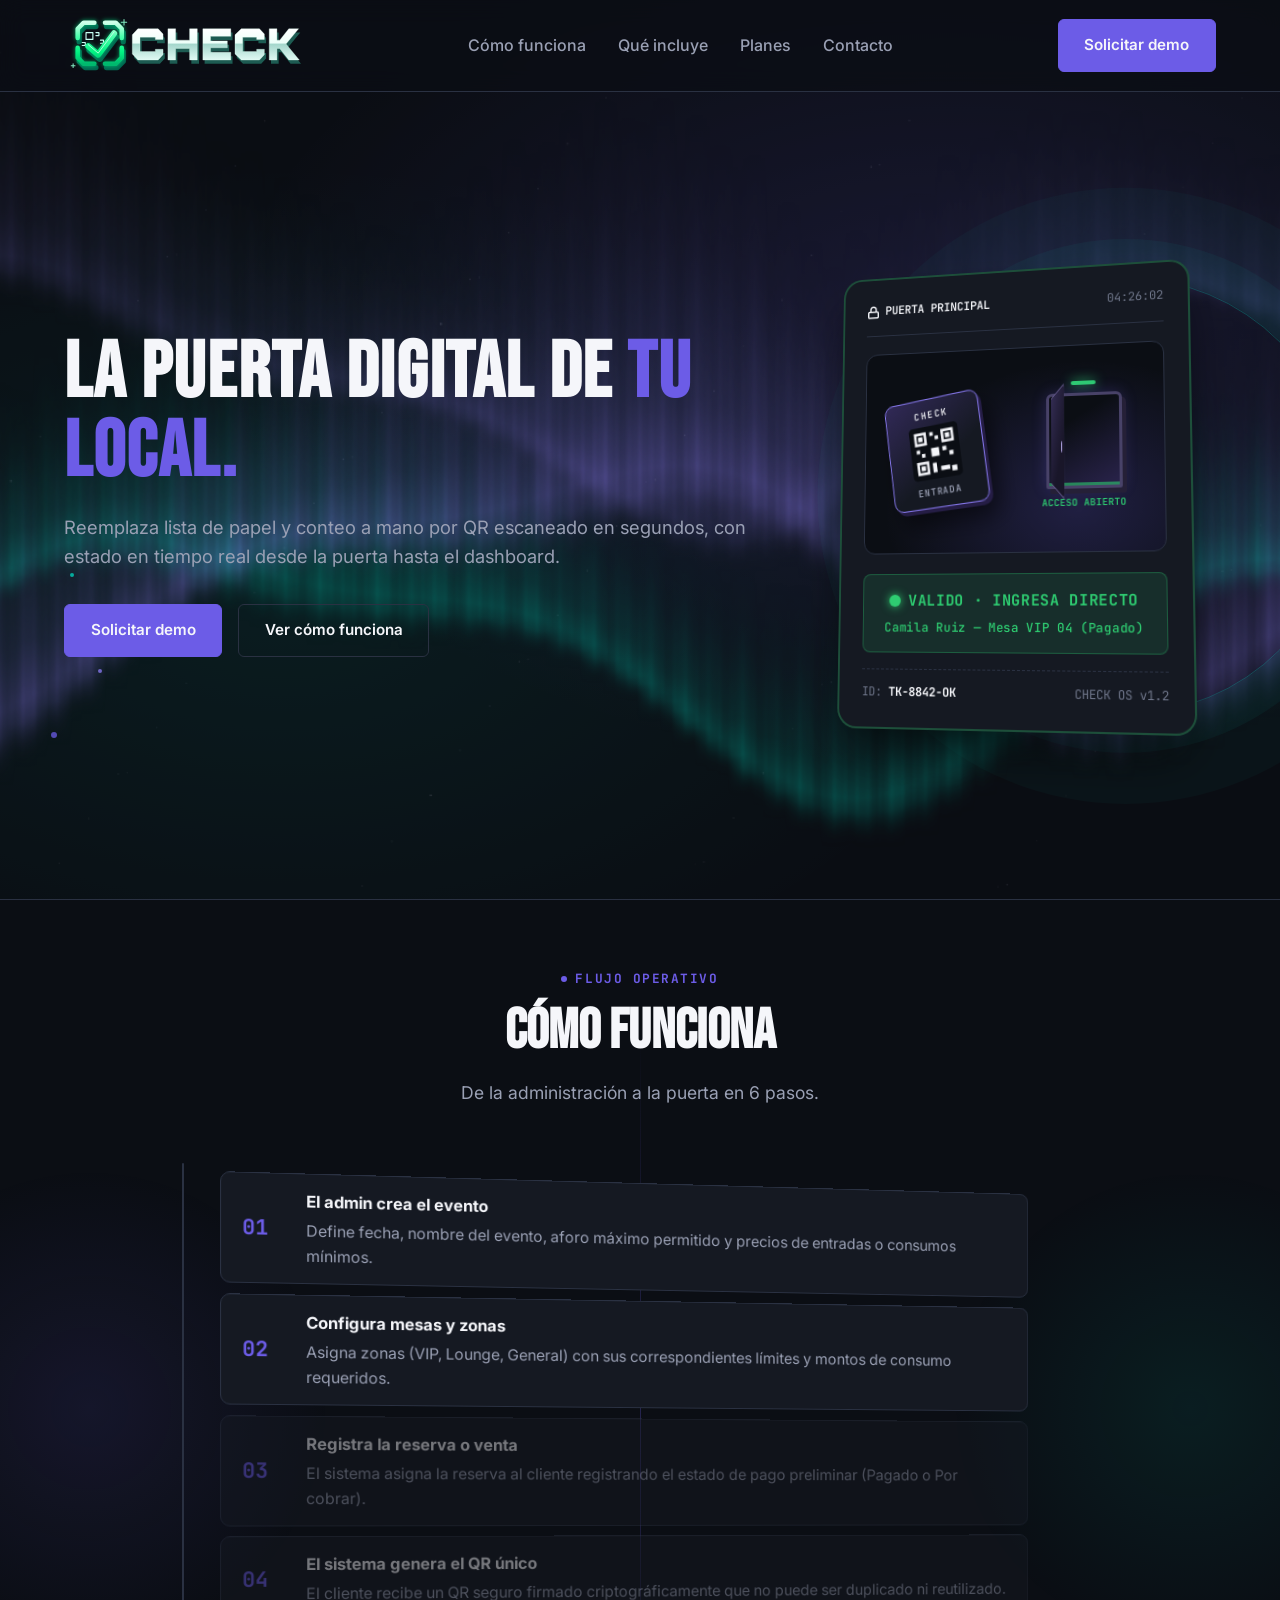
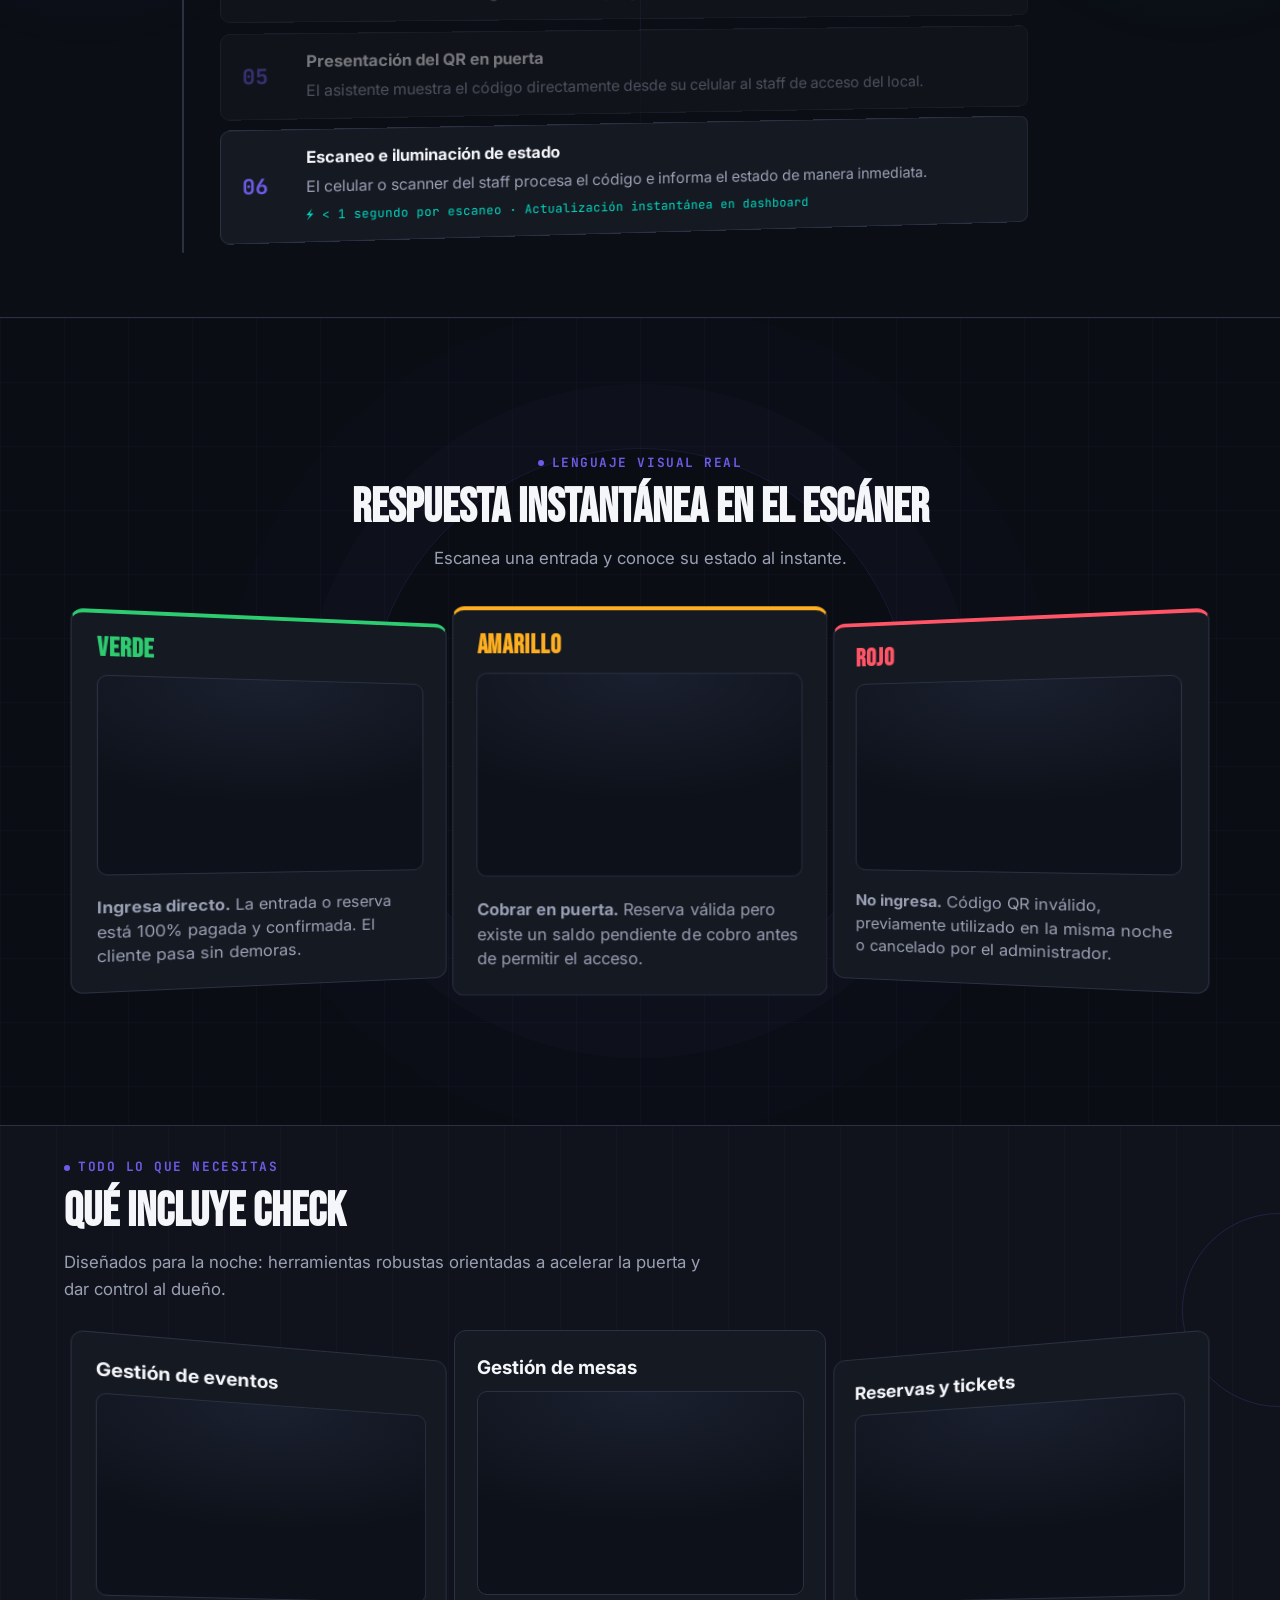
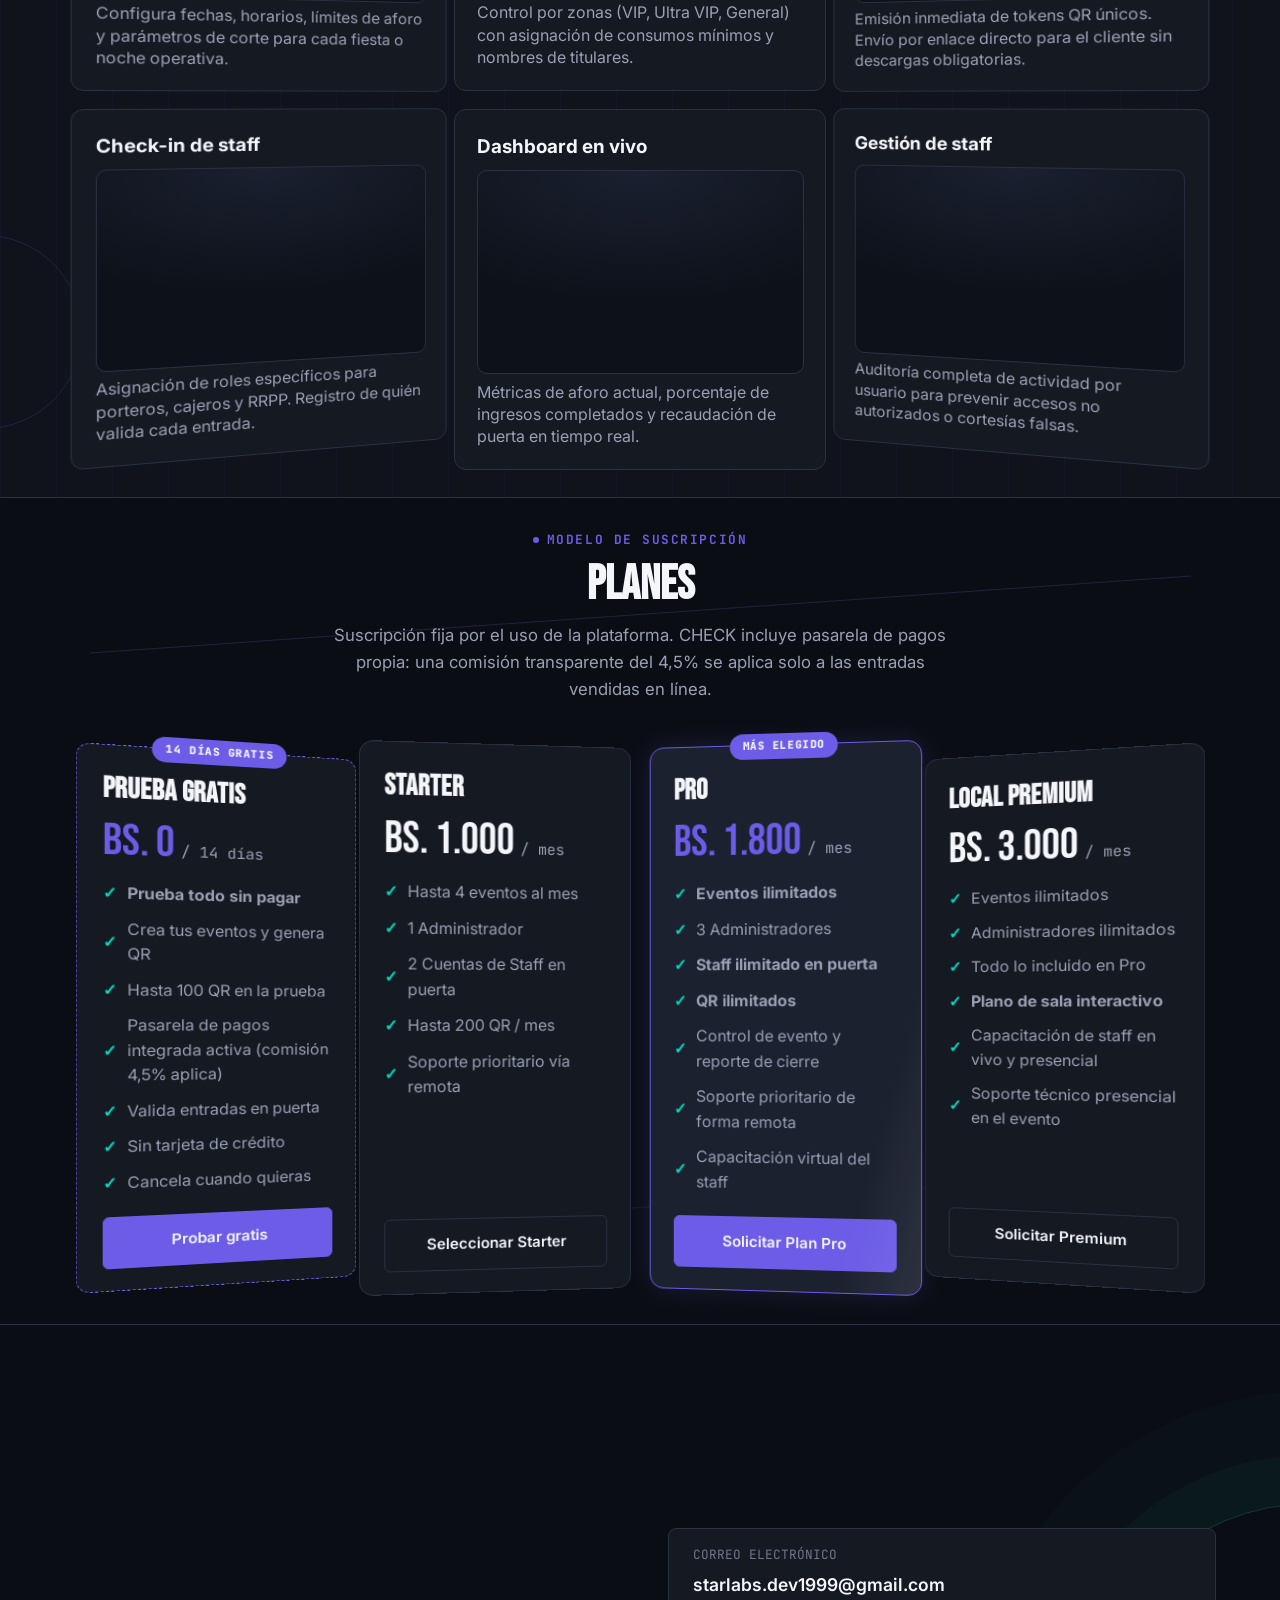
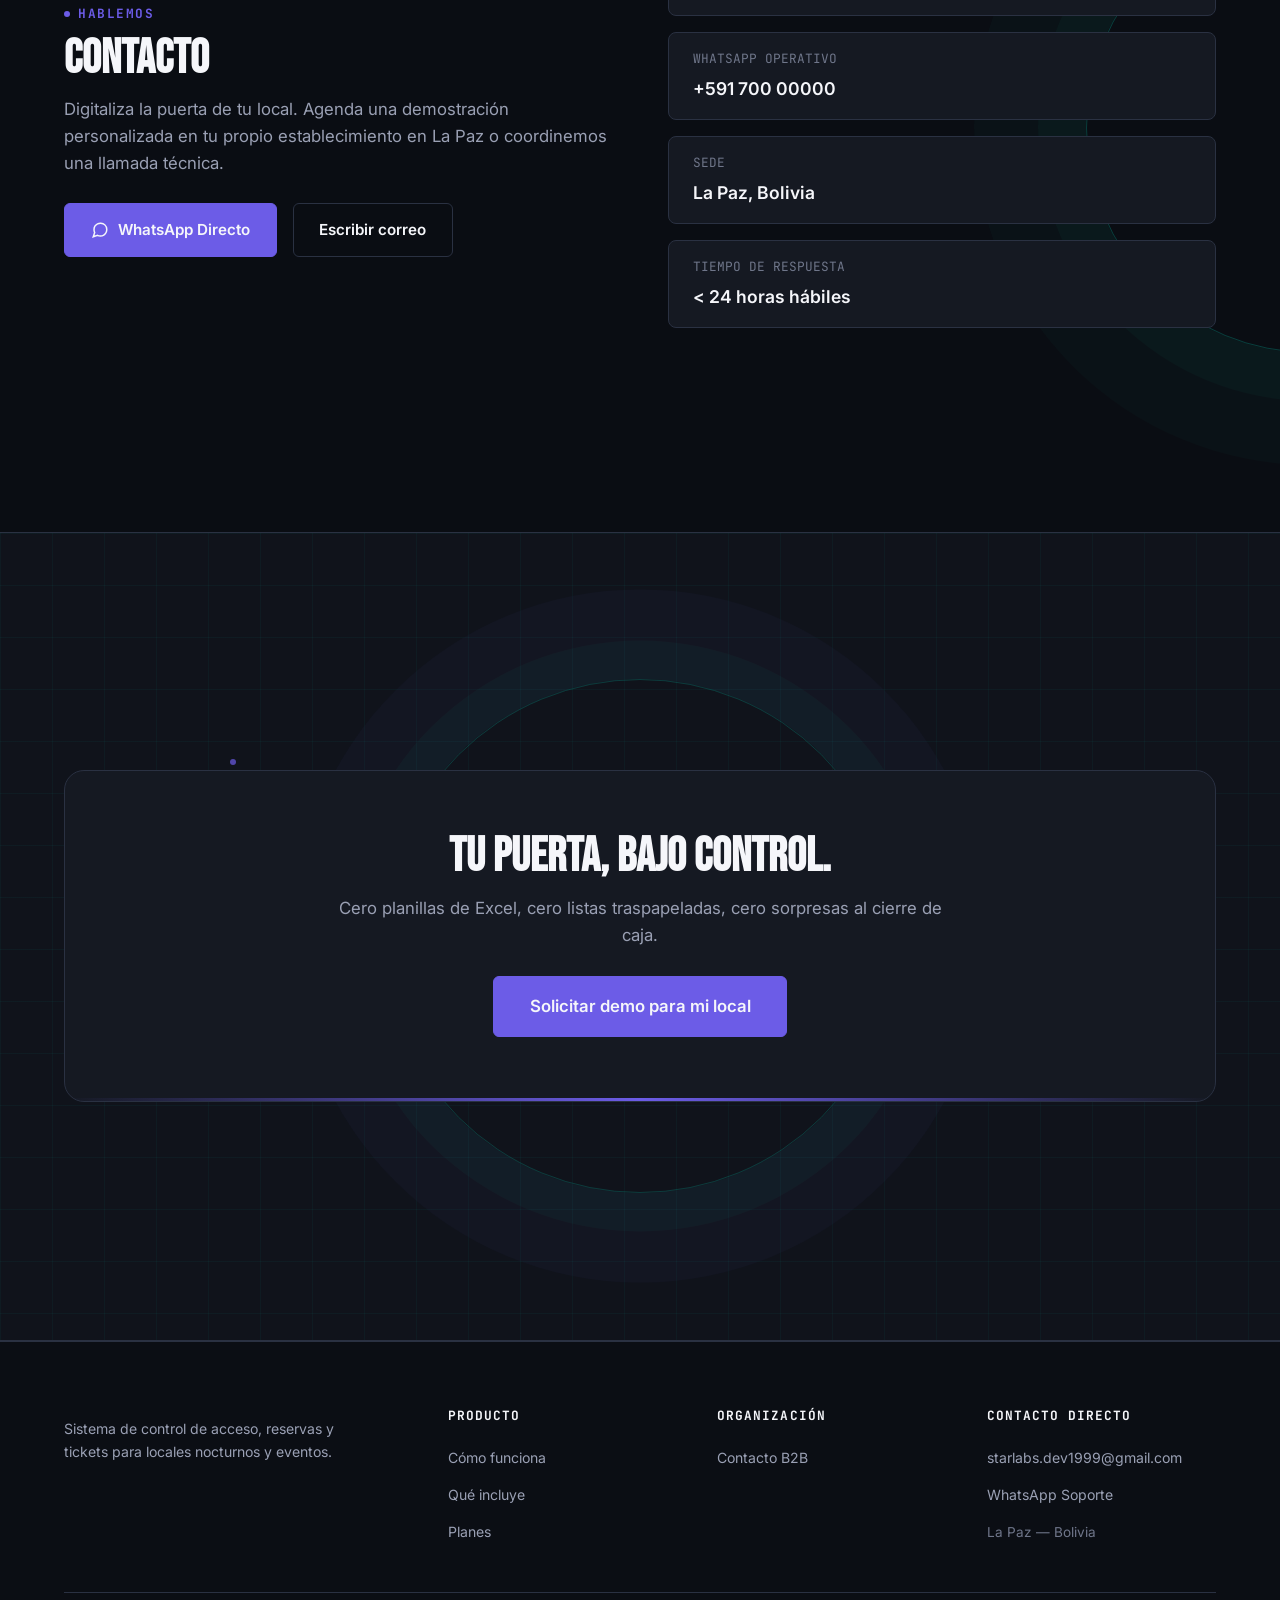
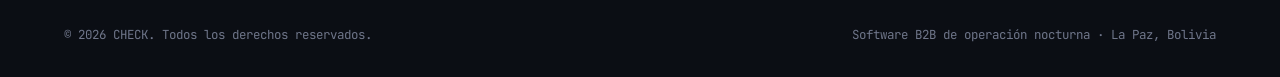
==== commit 385c2082: "Merge branch 'nueva-rama' Escenas animadas en Lenguaje visual y Qué incluye CHECK.  Co-Authored-By: " ====
--- a/website/index.html
+++ b/website/index.html
@@ -14,27 +14,9 @@
 </head>
 <body>
 
-    <!-- Fondo de video global (detrás de todas las secciones) -->
-    <div class="video-bg-wrap" id="videoBgWrap" aria-hidden="true"></div>
-    <div class="video-bg-overlay" aria-hidden="true"></div>
-    <script>
-        (function () {
-            // No cargamos el iframe en móvil ni si el usuario prefiere menos movimiento:
-            // ahorra datos/batería y evita el iframe de YouTube donde no aporta.
-            var reduceMotion = window.matchMedia('(prefers-reduced-motion: reduce)').matches;
-            var isNarrow = window.matchMedia('(max-width: 640px)').matches;
-            if (reduceMotion || isNarrow) return;
-
-            var wrap = document.getElementById('videoBgWrap');
-            var iframe = document.createElement('iframe');
-            iframe.src = 'https://www.youtube.com/embed/bLiVhw3Jb-E?autoplay=1&mute=1&loop=1&playlist=bLiVhw3Jb-E&controls=0&showinfo=0&rel=0&iv_load_policy=3&modestbranding=1&playsinline=1&disablekb=1&fs=0';
-            iframe.title = 'Video de fondo';
-            iframe.setAttribute('frameborder', '0');
-            iframe.setAttribute('allow', 'autoplay; encrypted-media');
-            iframe.setAttribute('tabindex', '-1');
-            wrap.appendChild(iframe);
-        })();
-    </script>
+    <div class="aurora" aria-hidden="true">
+        <canvas id="aurora-canvas"></canvas>
+    </div>
 
     <!-- 1. Header / Nav -->
     <header class="header">
@@ -63,21 +45,11 @@
                         <a href="https://check-demo-three.vercel.app/" class="btn btn-primary">Solicitar demo</a>
                         <a href="#como-funciona" class="btn btn-outline">Ver cómo funciona</a>
                     </div>
-                    <div class="metrics-bar">
-                        <span>&lt; 1s por escaneo</span>
-                        <span class="dot">•</span>
-                        <span>3 estados en puerta</span>
-                        <span class="dot">•</span>
-                        <span>100% trazabilidad</span>
-                    </div>
                 </div>
 
                 <!-- Dispositivo de puerta (Elemento Distintivo) -->
                 <div class="device-wrapper reveal">
                     <div class="tilt-3d" id="deviceTilt">
-                    <span class="orbit-chip chip-v" aria-hidden="true"><i></i>VERDE · pasa</span>
-                    <span class="orbit-chip chip-a" aria-hidden="true"><i></i>AMARILLO · cobrar</span>
-                    <span class="orbit-chip chip-r" aria-hidden="true"><i></i>ROJO · no ingresa</span>
                     <div class="device-container" id="doorDevice">
                         <div class="device-header">
                             <div class="device-title">
@@ -87,41 +59,43 @@
                             <div class="font-mono" id="liveClock">23:14:02</div>
                         </div>
 
-                        <div class="qr-stage">
-                            <div class="scan-beam"></div>
-                            <div class="qr-ring" id="qrRing">
-                                <div class="qr-inner">
-                                    <div class="qr-svg-wrap">
-                                        <!-- Clean SVG QR Graphic -->
-                                        <svg width="90" height="90" viewBox="0 0 100 100" fill="none">
-                                            <rect width="100" height="100" fill="#0B0E14"/>
-                                            <!-- Corner anchors -->
-                                            <rect x="10" y="10" width="25" height="25" fill="#F5F6FA"/>
-                                            <rect x="15" y="15" width="15" height="15" fill="#0B0E14"/>
-                                            <rect x="18" y="18" width="9" height="9" fill="#F5F6FA"/>
-                                            
-                                            <rect x="65" y="10" width="25" height="25" fill="#F5F6FA"/>
-                                            <rect x="70" y="15" width="15" height="15" fill="#0B0E14"/>
-                                            <rect x="73" y="18" width="9" height="9" fill="#F5F6FA"/>
-
-                                            <rect x="10" y="65" width="25" height="25" fill="#F5F6FA"/>
-                                            <rect x="15" y="70" width="15" height="15" fill="#0B0E14"/>
-                                            <rect x="18" y="73" width="9" height="9" fill="#F5F6FA"/>
-
-                                            <!-- Data Pattern -->
-                                            <rect x="42" y="12" width="7" height="7" fill="#F5F6FA"/>
-                                            <rect x="52" y="20" width="7" height="7" fill="#F5F6FA"/>
-                                            <rect x="12" y="42" width="7" height="7" fill="#F5F6FA"/>
-                                            <rect x="22" y="50" width="7" height="7" fill="#F5F6FA"/>
-                                            <rect x="42" y="42" width="16" height="16" fill="#F5F6FA"/>
-                                            <rect x="65" y="42" width="8" height="8" fill="#F5F6FA"/>
-                                            <rect x="78" y="52" width="8" height="8" fill="#F5F6FA"/>
-                                            <rect x="42" y="70" width="8" height="18" fill="#F5F6FA"/>
-                                            <rect x="58" y="78" width="18" height="8" fill="#F5F6FA"/>
-                                            <rect x="80" y="80" width="10" height="10" fill="#F5F6FA"/>
-                                        </svg>
-                                    </div>
+                        <div class="qr-stage" aria-hidden="true">
+                            <div class="scan-ticket">
+                                <span class="scan-ticket-brand">CHECK</span>
+                                <div class="scan-ticket-code">
+                                <svg width="54" height="54" viewBox="0 0 100 100" fill="none">
+                                    <rect width="100" height="100" fill="#0B0E14"/>
+                                    <rect x="10" y="10" width="25" height="25" fill="#F5F6FA"/>
+                                    <rect x="15" y="15" width="15" height="15" fill="#0B0E14"/>
+                                    <rect x="18" y="18" width="9" height="9" fill="#F5F6FA"/>
+                                    <rect x="65" y="10" width="25" height="25" fill="#F5F6FA"/>
+                                    <rect x="70" y="15" width="15" height="15" fill="#0B0E14"/>
+                                    <rect x="73" y="18" width="9" height="9" fill="#F5F6FA"/>
+                                    <rect x="10" y="65" width="25" height="25" fill="#F5F6FA"/>
+                                    <rect x="15" y="70" width="15" height="15" fill="#0B0E14"/>
+                                    <rect x="18" y="73" width="9" height="9" fill="#F5F6FA"/>
+                                    <rect x="42" y="12" width="7" height="7" fill="#F5F6FA"/>
+                                    <rect x="52" y="20" width="7" height="7" fill="#F5F6FA"/>
+                                    <rect x="12" y="42" width="7" height="7" fill="#F5F6FA"/>
+                                    <rect x="22" y="50" width="7" height="7" fill="#F5F6FA"/>
+                                    <rect x="42" y="42" width="16" height="16" fill="#F5F6FA"/>
+                                    <rect x="65" y="42" width="8" height="8" fill="#F5F6FA"/>
+                                    <rect x="78" y="52" width="8" height="8" fill="#F5F6FA"/>
+                                    <rect x="42" y="70" width="8" height="18" fill="#F5F6FA"/>
+                                    <rect x="58" y="78" width="18" height="8" fill="#F5F6FA"/>
+                                    <rect x="80" y="80" width="10" height="10" fill="#F5F6FA"/>
+                                </svg>
+                                    <span class="scan-beam"></span>
                                 </div>
+                                <span class="scan-ticket-label">ENTRADA</span>
+                            </div>
+                            <div class="scan-gate">
+                                <span class="scan-gate-indicator"></span>
+                                <div class="scan-gate-frame">
+                                    <span class="scan-gate-floor"></span>
+                                    <span class="scan-gate-door"></span>
+                                </div>
+                                <span class="scan-gate-label" id="gateState">Acceso abierto</span>
                             </div>
                         </div>
 
@@ -615,6 +589,7 @@
         </div>
     </footer>
 
+    <script src="./js/aurora.js" defer></script>
     <script src="./js/script.js"></script>
     <script src="./js/scenes.js"></script>
 </body>
--- a/website/css/styles.css
+++ b/website/css/styles.css
@@ -45,6 +45,7 @@
             color: var(--text);
             line-height: 1.6;
             overflow-x: hidden;
+            isolation: isolate;
         }
 
         /* Typography Helper Classes */
@@ -58,32 +59,21 @@
             font-family: var(--font-mono);
         }
 
-        /* Fondo de video global */
-        .video-bg-wrap {
-            position: fixed;
-            inset: 0;
-            z-index: -2;
-            overflow: hidden;
-            pointer-events: none;
-        }
-
-        .video-bg-wrap iframe {
-            position: absolute;
-            top: 50%;
-            left: 50%;
-            width: 100vw;
-            height: 56.25vw;      /* proporción 16:9 */
-            min-height: 100vh;
-            min-width: 177.78vh;  /* proporción 16:9 invertida */
-            transform: translate(-50%, -50%);
-        }
-
-        .video-bg-overlay {
+        .aurora {
             position: fixed;
             inset: 0;
             z-index: -1;
-            background: rgba(11, 14, 20, 0.72);
             pointer-events: none;
+            background:
+                radial-gradient(ellipse at 74% 38%, rgba(108, 92, 231, 0.25), transparent 54%),
+                radial-gradient(ellipse at 22% 66%, rgba(0, 217, 192, 0.12), transparent 51%),
+                var(--bg);
+        }
+
+        .aurora canvas {
+            display: block;
+            width: 100%;
+            height: 100%;
         }
 
         /* Layout & Utilities */
@@ -101,15 +91,11 @@
             padding: clamp(4rem, 7vh, 5.5rem) 0;
             border-bottom: 1px solid var(--line);
             scroll-margin-top: var(--header-height);
-            background: rgba(11, 14, 20, 0.55);
-            backdrop-filter: blur(2px);
-            -webkit-backdrop-filter: blur(2px);
+            background: rgba(11, 14, 20, 0.38);
         }
 
         .section-alt {
-            background: rgba(21, 25, 34, 0.72);
-            backdrop-filter: blur(3px);
-            -webkit-backdrop-filter: blur(3px);
+            background: rgba(21, 25, 34, 0.58);
         }
 
         .kicker {
@@ -272,9 +258,7 @@
             overflow: hidden;
             isolation: isolate;
             border-bottom: 1px solid var(--line);
-            background: rgba(11, 14, 20, 0.55);
-            backdrop-filter: blur(2px);
-            -webkit-backdrop-filter: blur(2px);
+            background: rgba(11, 14, 20, 0.38);
         }
 
         .hero::before {
@@ -339,12 +323,11 @@
             animation-delay: calc(0.4s + var(--i) * 0.09s);
         }
 
-        .hero-subtitle, .hero-actions, .metrics-bar {
+        .hero-subtitle, .hero-actions {
             animation: heroRise 0.7s cubic-bezier(0.16, 1, 0.3, 1) both;
         }
         .hero-subtitle { animation-delay: 1.0s; }
         .hero-actions { animation-delay: 1.1s; }
-        .metrics-bar { animation-delay: 1.2s; }
 
         @keyframes heroRise {
             from { opacity: 0; transform: translateY(18px); }
@@ -353,7 +336,7 @@
 
         @media (prefers-reduced-motion: reduce) {
             .hero-title .w,
-            .hero-subtitle, .hero-actions, .metrics-bar {
+            .hero-subtitle, .hero-actions {
                 animation: none !important;
             }
         }
@@ -369,25 +352,6 @@
             display: flex;
             gap: 1rem;
             flex-wrap: wrap;
-            margin-bottom: 2.5rem;
-        }
-
-        .metrics-bar {
-            display: flex;
-            align-items: center;
-            gap: 0.75rem;
-            padding: 0.8rem 1.2rem;
-            background: var(--card);
-            border: 1px solid var(--line);
-            border-radius: 6px;
-            font-family: var(--font-mono);
-            font-size: 0.8rem;
-            color: var(--muted);
-            width: fit-content;
-        }
-
-        .metrics-bar .dot {
-            color: var(--primary);
         }
 
         /* Door Device Mockup (Hero Interactive Feature) */
@@ -431,16 +395,6 @@
             100% { opacity: 0; }
         }
 
-        /* Fase de escaneo: láser más rápido, anillo neutro */
-        .device-container.is-scanning .scan-beam {
-            animation-duration: 0.9s;
-            opacity: 1;
-        }
-
-        .device-container.is-scanning .qr-ring {
-            background: conic-gradient(from 0deg, var(--muted-dim), transparent 80%);
-        }
-
         /* Entrada del texto de estado */
         .swap-in {
             animation: swapIn 0.45s cubic-bezier(0.16, 1, 0.3, 1) both;
@@ -511,74 +465,147 @@
 
         .qr-stage {
             position: relative;
+            display: grid;
+            grid-template-columns: repeat(2, minmax(0, 1fr));
+            align-items: center;
+            justify-items: center;
+            gap: 0.55rem;
+            min-height: 208px;
+            padding: 1.1rem 0.65rem;
+            margin-bottom: 1.2rem;
+            perspective: 620px;
+            overflow: hidden;
+            border: 1px solid var(--line);
+            border-radius: 12px;
+            background:
+                radial-gradient(ellipse at 72% 78%, rgba(108, 92, 231, 0.22), transparent 64%),
+                var(--bg);
+        }
+
+        .scan-ticket {
+            display: grid;
+            justify-items: center;
+            gap: 0.35rem;
+            width: min(100%, 104px);
+            padding: 0.55rem 0.35rem;
+            border: 1px solid var(--primary-hover);
+            border-radius: 10px;
+            background: linear-gradient(145deg, #312957, var(--bg-alt) 60%);
+            box-shadow: 3px 4px 0 #251d45, 9px 15px 24px rgba(0, 0, 0, 0.55);
+            color: var(--text);
+            font: 600 0.6rem var(--font-mono);
+            transform: translate3d(-3px, 0, 14px) rotateY(-14deg) rotateZ(-8deg);
+        }
+
+        .scan-ticket-brand { letter-spacing: 0.16em; }
+        .scan-ticket-label { color: var(--muted); letter-spacing: 0.1em; }
+
+        .scan-ticket-code {
+            position: relative;
+            display: grid;
+            place-items: center;
+            overflow: hidden;
+            border-radius: 5px;
             background: var(--bg);
-            border-radius: 12px;
-            padding: 1.8rem 1rem;
-            display: flex;
-            flex-direction: column;
-            align-items: center;
-            justify-content: center;
-            border: 1px solid var(--line);
-            margin-bottom: 1.2rem;
-            overflow: hidden;
-        }
-
-        /* Ring around QR */
-        .qr-ring {
-            width: 160px;
-            height: 160px;
-            border-radius: 50%;
-            padding: 10px;
-            display: flex;
-            align-items: center;
-            justify-content: center;
-            position: relative;
-            transition: all 0.5s cubic-bezier(0.4, 0, 0.2, 1);
-            background: conic-gradient(from 0deg, var(--device-color, var(--active)), transparent 80%);
-            animation: spin 8s linear infinite;
-        }
-
-        @keyframes spin {
-            100% { transform: rotate(360deg); }
-        }
-
-        .qr-inner {
-            width: 100%;
-            height: 100%;
-            background: var(--bg);
-            border-radius: 50%;
-            display: flex;
-            align-items: center;
-            justify-content: center;
-            z-index: 1;
-        }
-
-        .qr-svg-wrap {
-            transform: rotate(0deg);
-            animation: spin-reverse 8s linear infinite;
-        }
-
-        @keyframes spin-reverse {
-            100% { transform: rotate(-360deg); }
-        }
-
-        /* Laser beam effect */
+        }
+
         .scan-beam {
             position: absolute;
-            top: 0;
-            left: 0;
-            right: 0;
+            inset: 0 0 auto;
             height: 2px;
-            background: var(--device-color, var(--active));
-            box-shadow: 0 0 15px 2px var(--device-color, var(--active));
-            opacity: 0.8;
-            animation: scan 2.5s infinite ease-in-out;
-            z-index: 2;
-        }
-
-        @keyframes scan {
-            0%, 100% { top: 10%; }
-            50% { top: 90%; }
+            opacity: 0;
+            background: var(--active);
+            box-shadow: 0 0 8px 2px var(--active);
+        }
+
+        .is-scanning .scan-ticket {
+            animation: ticketApproach 1.4s cubic-bezier(0.22, 0.76, 0.25, 1) both;
+        }
+
+        .is-scanning .scan-beam {
+            animation: readTicket 0.55s ease-in-out 0.55s both;
+        }
+
+        @keyframes ticketApproach {
+            0% { opacity: 0.35; transform: translate3d(-30px, 28px, 65px) rotateY(-44deg) rotateZ(-18deg); }
+            44%, 76% { opacity: 1; transform: translate3d(10px, -3px, 18px) rotateY(0deg) rotateZ(0deg); }
+        }
+
+        @keyframes readTicket {
+            0% { opacity: 0; transform: translateY(3px); }
+            16%, 80% { opacity: 1; }
+            100% { opacity: 0; transform: translateY(51px); }
+        }
+
+        .scan-gate {
+            display: grid;
+            justify-items: center;
+            gap: 0.5rem;
+            width: 100%;
+            color: var(--device-color, var(--success));
+        }
+
+        .scan-gate-indicator {
+            width: 1.6rem;
+            height: 4px;
+            border-radius: 999px;
+            background: currentColor;
+            box-shadow: 0 0 12px currentColor;
+        }
+
+        .scan-gate-frame {
+            position: relative;
+            width: min(100%, 76px);
+            height: 96px;
+            perspective: 240px;
+            border: 3px solid #484268;
+            border-radius: 6px 6px 2px 2px;
+            background: linear-gradient(150deg, var(--bg) 28%, #29234b);
+            box-shadow: 4px 5px 0 #252037, 0 0 15px rgba(108, 92, 231, 0.24);
+        }
+
+        .scan-gate-floor {
+            position: absolute;
+            inset: auto 0 0;
+            height: 3px;
+            background: currentColor;
+            opacity: 0.6;
+        }
+
+        .scan-gate-door {
+            position: absolute;
+            inset: 2px;
+            transform-origin: left center;
+            transition: transform 0.65s cubic-bezier(0.22, 0.76, 0.25, 1);
+            border: 1px solid #6a5f93;
+            border-radius: 3px;
+            background: linear-gradient(135deg, #332c53, #191629 72%);
+        }
+
+        .scan-gate-door::after {
+            content: "";
+            position: absolute;
+            top: 50%;
+            right: 6px;
+            width: 4px;
+            height: 9px;
+            border-radius: 2px;
+            background: #b7abec;
+        }
+
+        .result-v .scan-gate-door { transform: rotateY(-74deg); }
+
+        .scan-gate-label {
+            min-height: 2em;
+            text-align: center;
+            font: 600 0.6rem/1.2 var(--font-mono);
+            text-transform: uppercase;
+        }
+
+        @media (prefers-reduced-motion: reduce) {
+            .is-scanning .scan-ticket,
+            .is-scanning .scan-beam { animation: none; }
+            .scan-gate-door { transition: none; }
         }
 
         .device-status-badge {
@@ -1423,9 +1450,6 @@
                 opacity: 1;
                 transform: none;
                 transition: none;
-            }
-            .qr-ring, .qr-svg-wrap, .scan-beam {
-                animation: none !important;
             }
         }
 
@@ -1663,7 +1687,7 @@
     .has-spotlight .module-card::before, .has-spotlight .state-card::before, .has-spotlight .plan-card::before { display: none; }
 }
 
-/* ===== Nivel 5 (CSS 3D): dispositivo con profundidad, chips orbitando, parallax ===== */
+/* ===== Nivel 5 (CSS 3D): dispositivo con profundidad y parallax ===== */
 .device-wrapper { perspective: 1100px; }
 .tilt-3d {
     position: relative; width: 100%; max-width: 360px;
@@ -1685,27 +1709,12 @@
 @keyframes haloPulse { 0%, 100% { opacity: 0.55; scale: 1; } 50% { opacity: 0.95; scale: 1.08; } }
 .tilt-3d .device-container { transform: translateZ(0); }
 
-/* Chips de estado flotando por delante del dispositivo (distinta profundidad) */
-.orbit-chip {
-    position: absolute; z-index: 2; display: inline-flex; align-items: center; gap: 0.45rem;
-    padding: 0.4rem 0.75rem; border-radius: 999px; font-size: 0.72rem; font-weight: 700;
-    letter-spacing: 0.04em; white-space: nowrap;
-    background: rgba(18, 22, 31, 0.85); border: 1px solid var(--line);
-    backdrop-filter: blur(6px); box-shadow: 0 14px 28px -10px rgba(0, 0, 0, 0.6);
-    pointer-events: none; animation: chipFloat 5s ease-in-out infinite;
-}
-.orbit-chip i { width: 8px; height: 8px; border-radius: 50%; background: currentColor; box-shadow: 0 0 10px currentColor; }
-.chip-v { color: var(--success); top: 8%; left: -14%; transform: translateZ(90px); }
-.chip-a { color: var(--warning); top: 52%; right: -16%; transform: translateZ(120px); animation-delay: -1.7s; }
-.chip-r { color: var(--error); bottom: 6%; left: -10%; transform: translateZ(70px); animation-delay: -3.2s; }
-@keyframes chipFloat { 0%, 100% { translate: 0 0; } 50% { translate: 0 -10px; } }
-
 /* En tactil no hay puntero: balanceo suave en lugar de seguir el cursor */
 @media (pointer: coarse) {
     .tilt-3d { animation: deviceFloat 6s ease-in-out infinite, deviceSway 8s ease-in-out infinite; }
 }
 @keyframes deviceSway { 0%, 100% { rotate: y -6deg; } 50% { rotate: y 8deg; } }
-@media (max-width: 900px) { .orbit-chip { display: none; } .tilt-3d::before { inset: -6%; } }
+@media (max-width: 900px) { .tilt-3d::before { inset: -6%; } }
 
 /* Entrada 3D de tarjetas: giran desde el borde superior hacia el plano */
 .states-grid, .plans-grid, .modules-grid { perspective: 1100px; }
@@ -1730,7 +1739,7 @@
 
 @media (prefers-reduced-motion: reduce) {
     .tilt-3d { animation: none !important; transform: rotateX(4deg) rotateY(-8deg); }
-    .tilt-3d::before, .orbit-chip { animation: none !important; }
+    .tilt-3d::before { animation: none !important; }
     .states-grid .state-card.reveal.active, .plans-grid .plan-card.reveal.active, .modules-grid .module-card.reveal.active { animation: none; }
     .hero::before, .hero::after, .hero-grid > :first-child, .device-wrapper { translate: none; }
     .has-spotlight .module-card:hover, .has-spotlight .state-card:hover, .has-spotlight .plan-card:hover { transform: none; }
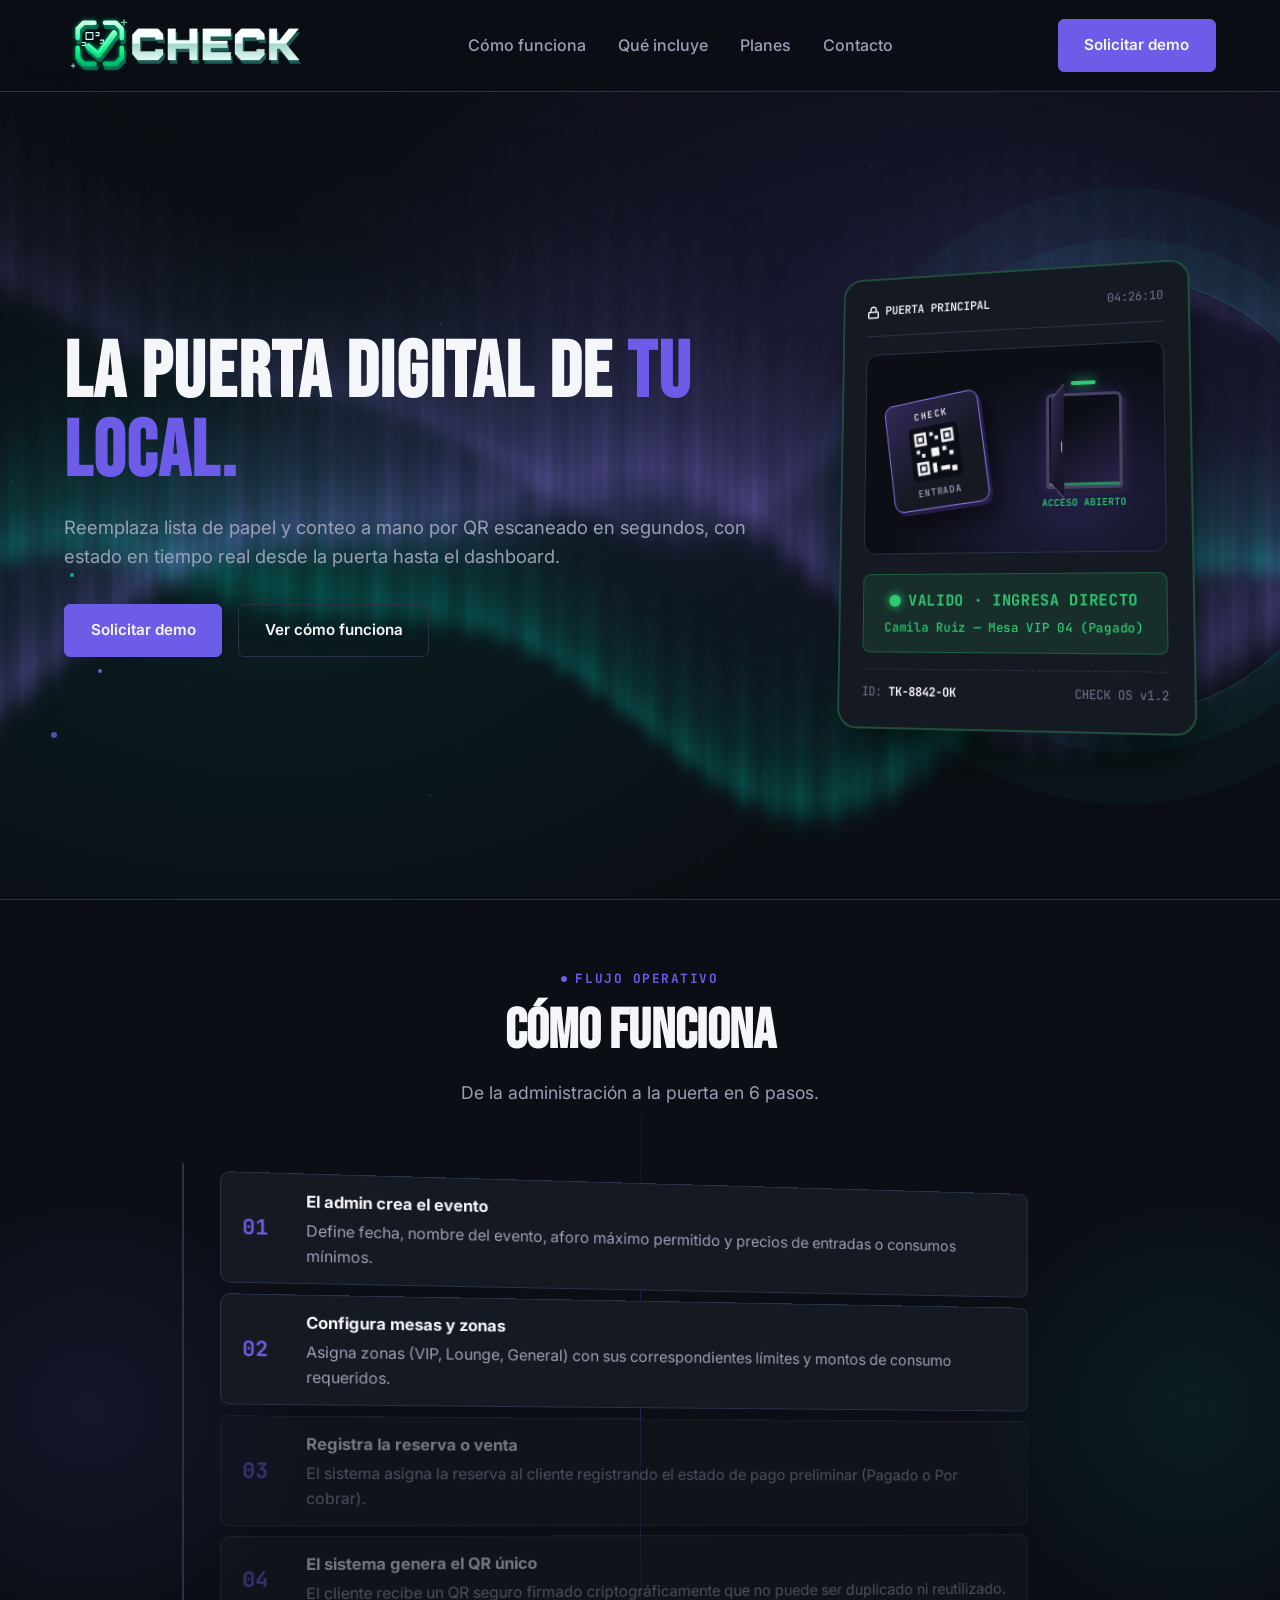
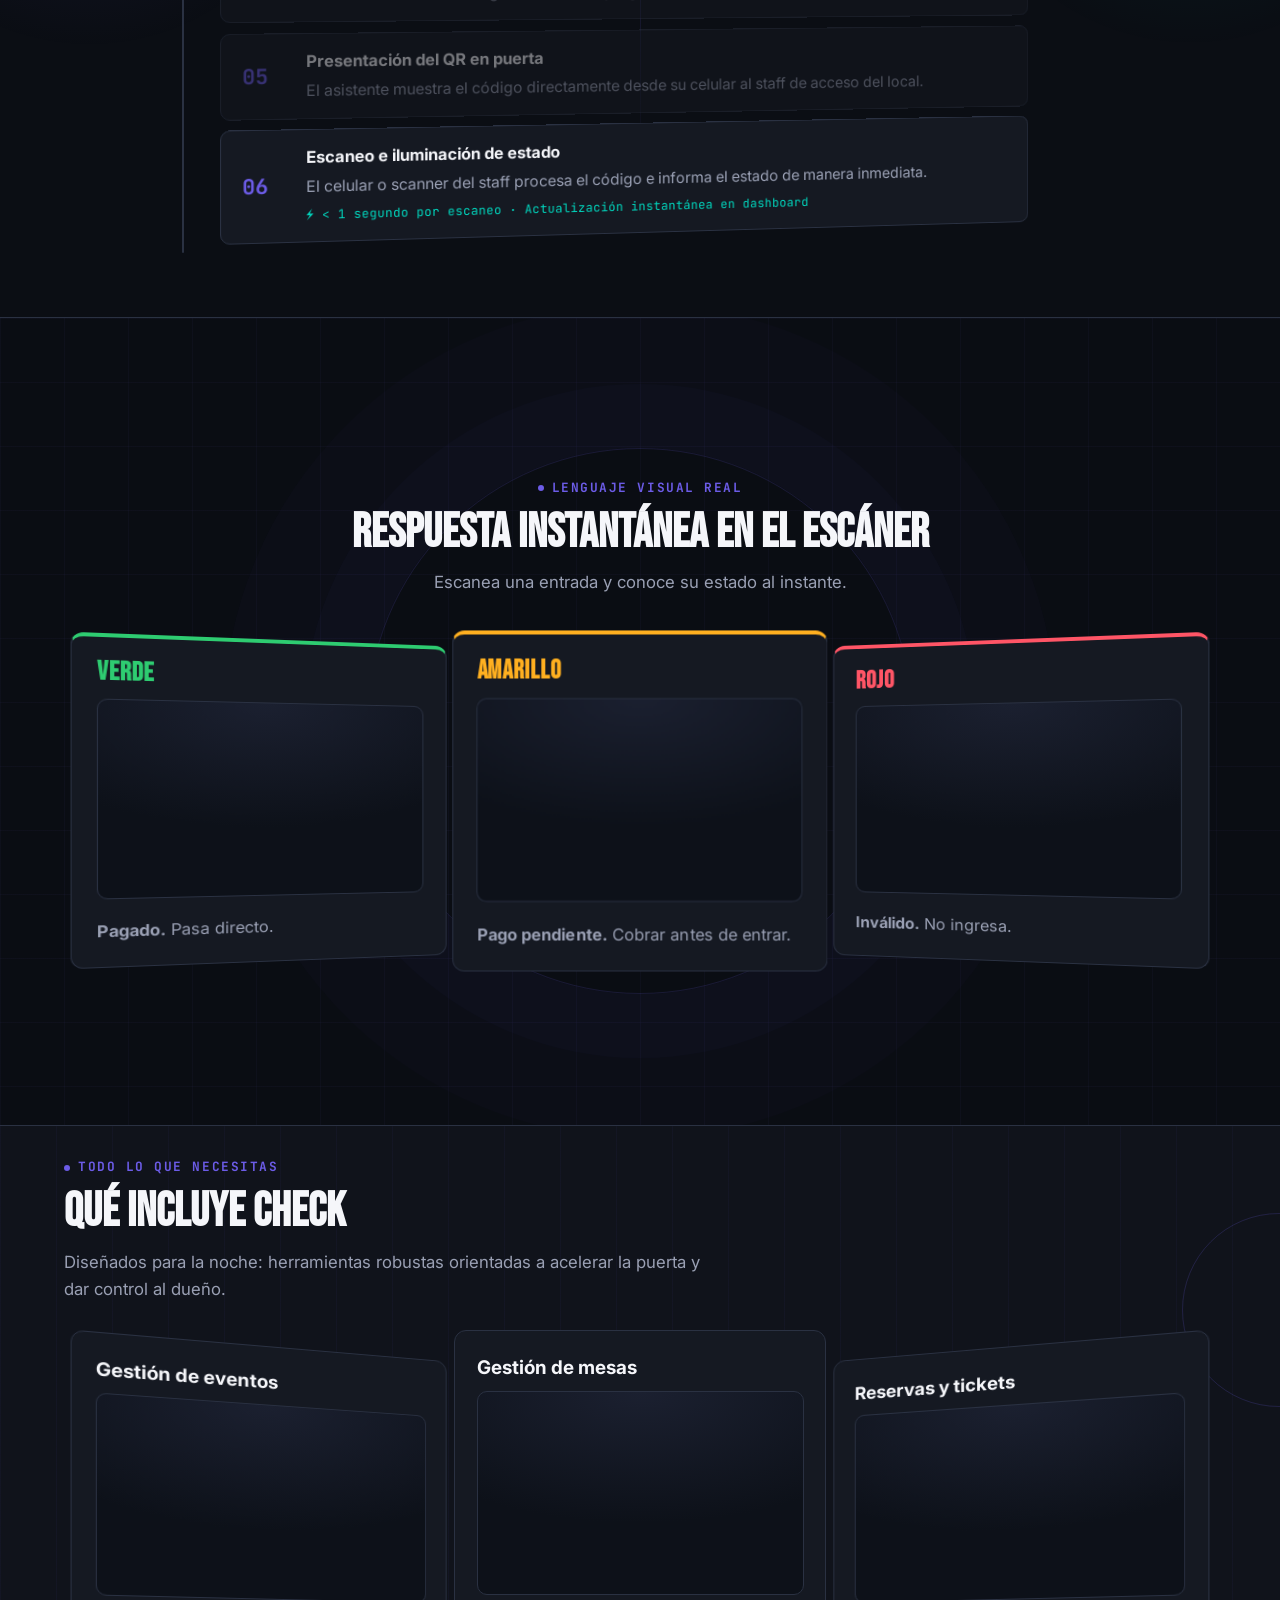
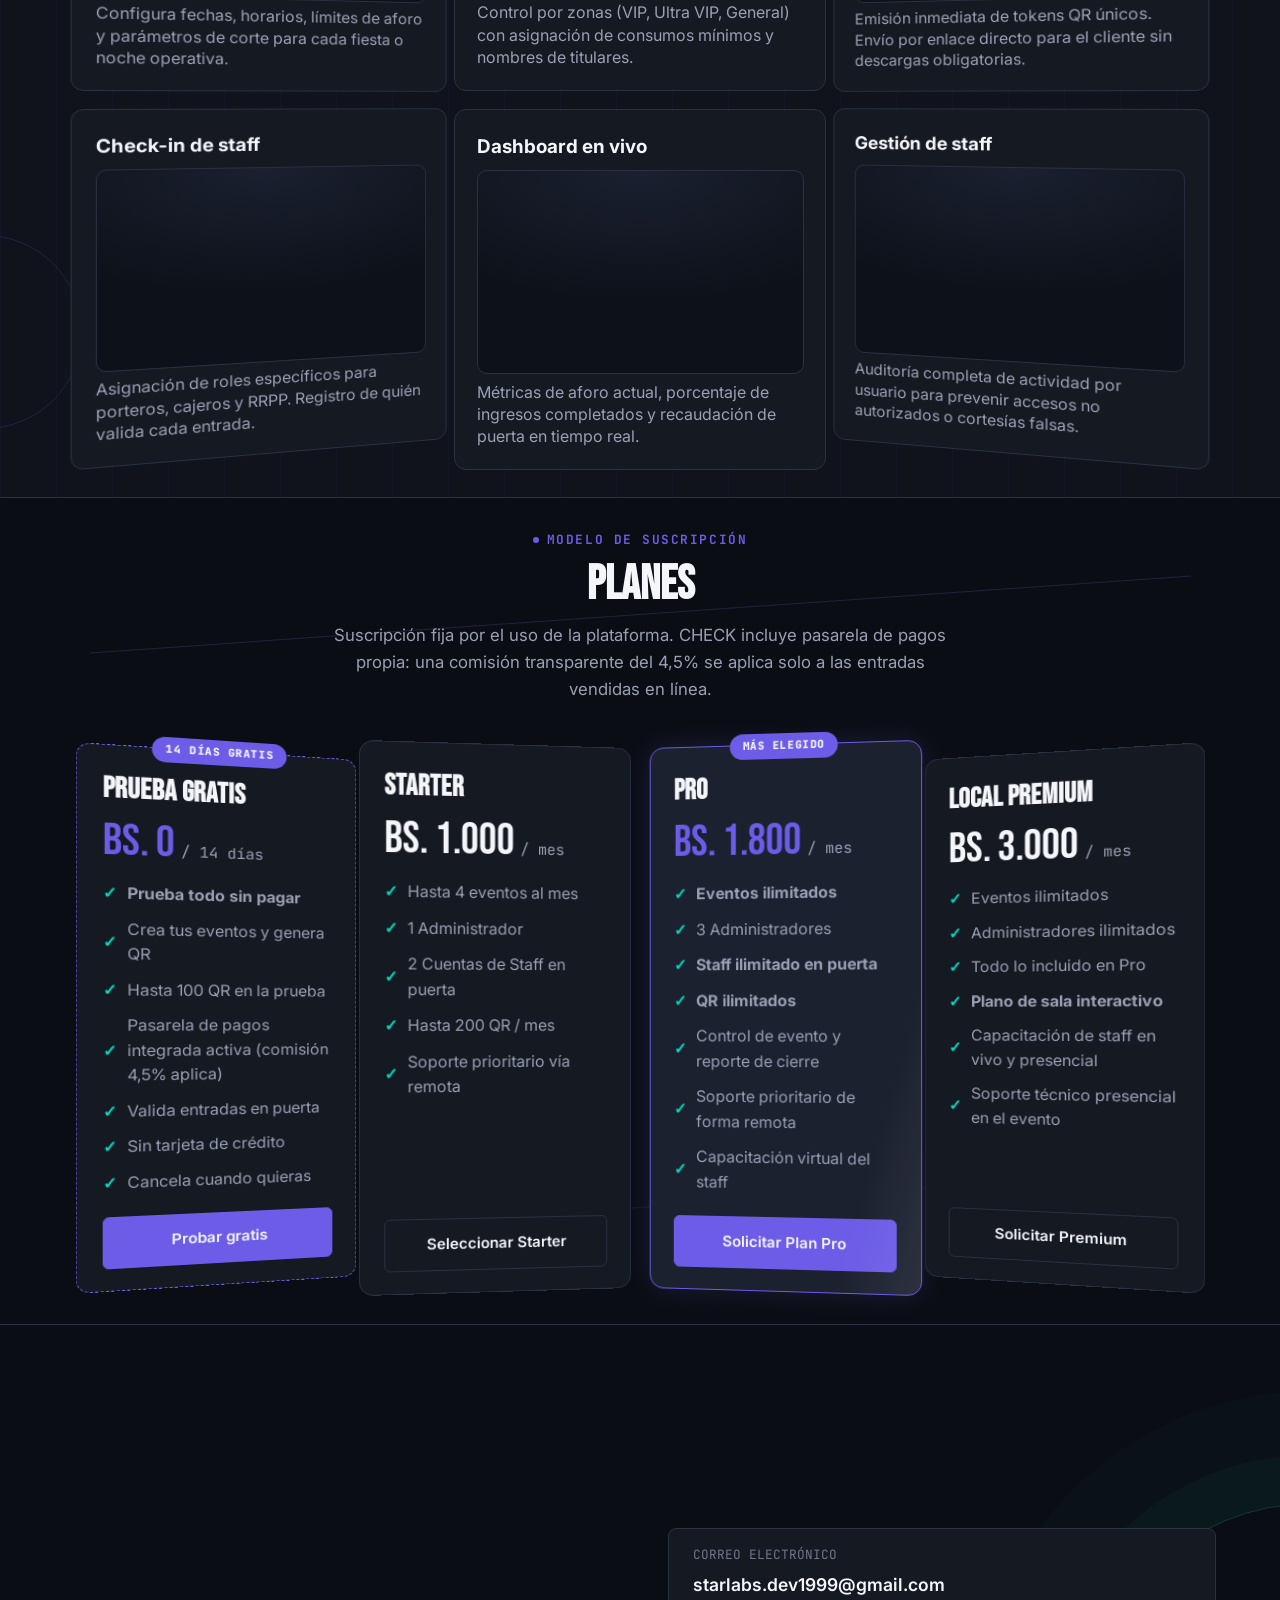
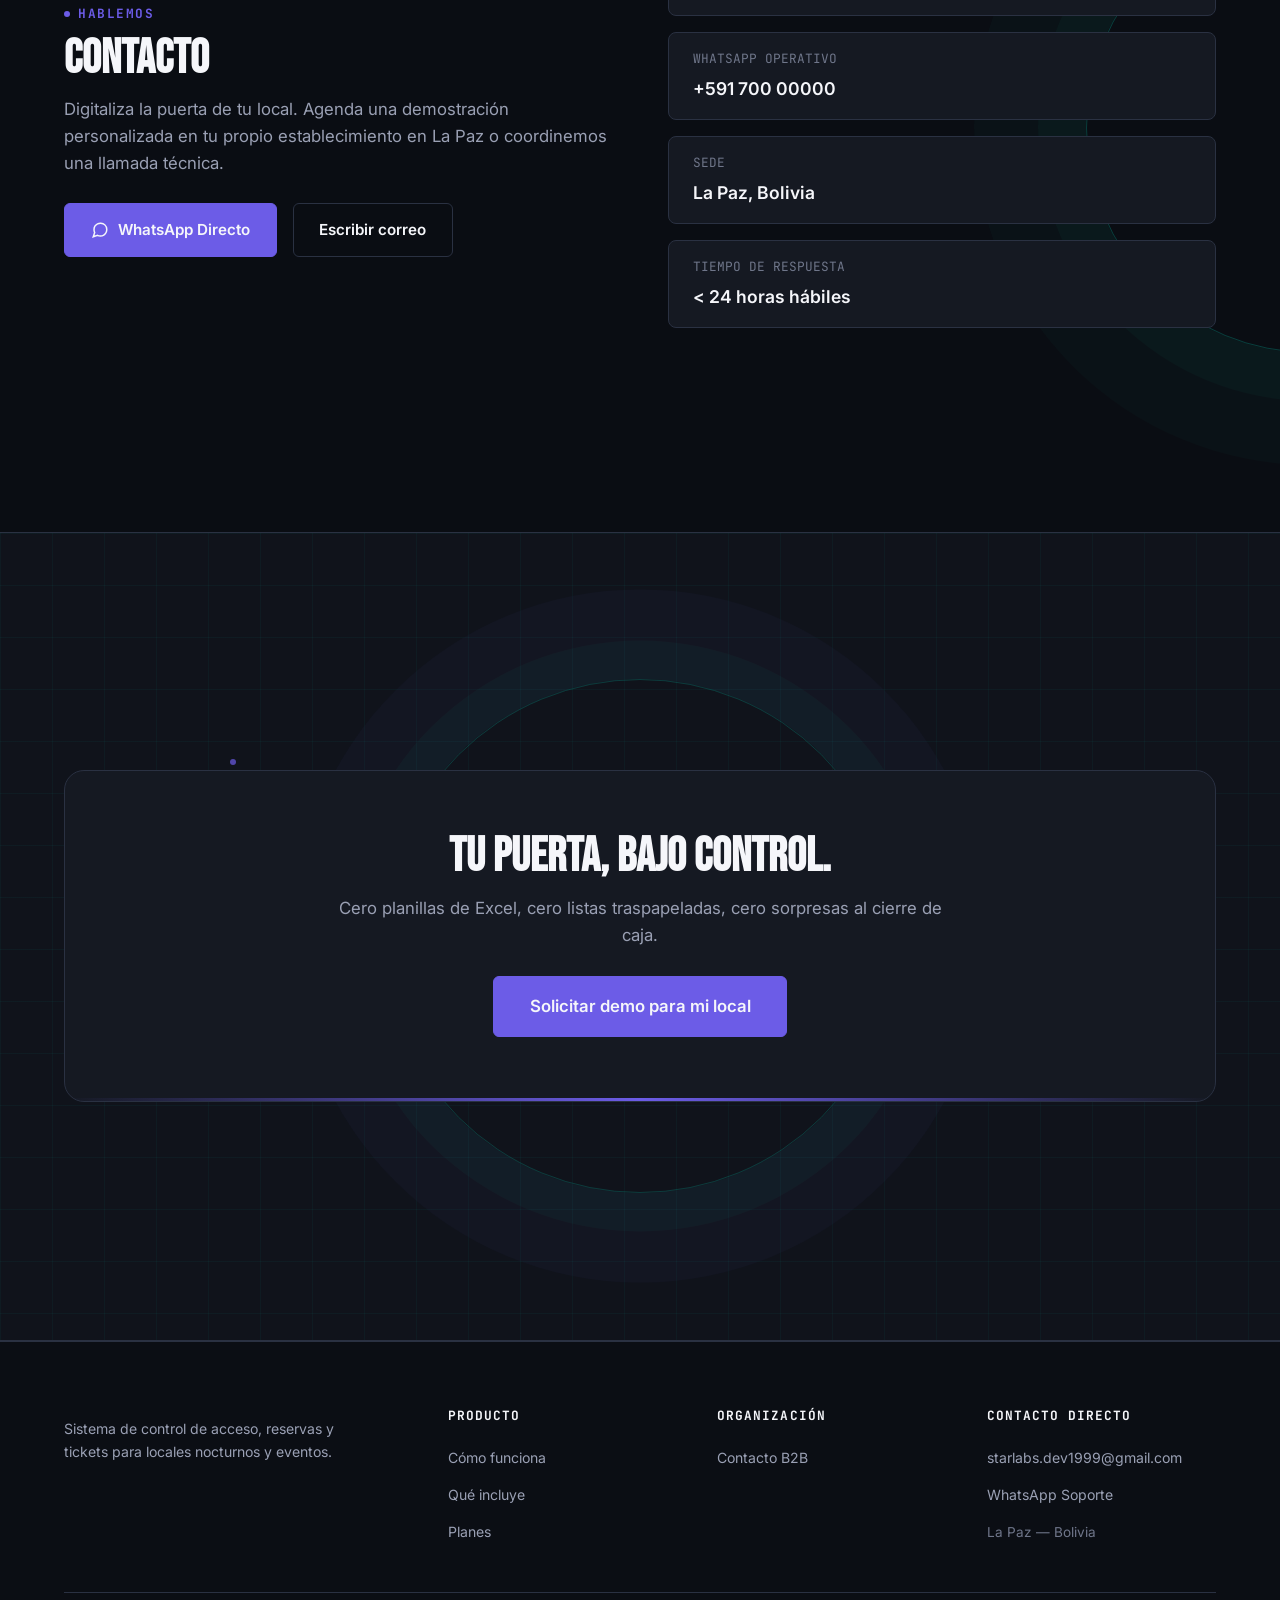
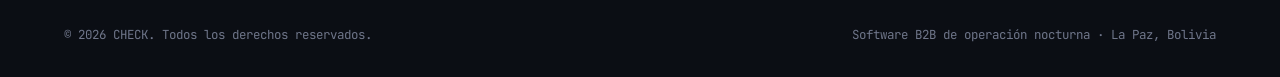
==== commit 7f62c62d: "style(website): texto breve en los estados verde, amarillo y rojo Co-Authored-By: Claude Haiku 5.5 <" ====
--- a/website/index.html
+++ b/website/index.html
@@ -209,7 +209,7 @@
                             <div class="sc result anim" style="--d: 1650ms;">Entrada válida. Acceso autorizado</div>
                         </div>
                     </div>
-                    <p class="state-desc"><strong>Ingresa directo.</strong> La entrada o reserva está 100% pagada y confirmada. El cliente pasa sin demoras.</p>
+                    <p class="state-desc"><strong>Pagado.</strong> Pasa directo.</p>
                 </article>
 
                 <article class="state-card scene-card amarillo reveal" data-scene="amarillo" style="--accent: var(--warning);">
@@ -230,7 +230,7 @@
                             <div class="sc result anim" style="--d: 1650ms;">Saldo pendiente. Cobrar en puerta</div>
                         </div>
                     </div>
-                    <p class="state-desc"><strong>Cobrar en puerta.</strong> Reserva válida pero existe un saldo pendiente de cobro antes de permitir el acceso.</p>
+                    <p class="state-desc"><strong>Pago pendiente.</strong> Cobrar antes de entrar.</p>
                 </article>
 
                 <article class="state-card scene-card rojo reveal" data-scene="rojo" style="--accent: var(--error);">
@@ -251,7 +251,7 @@
                             <div class="sc result anim" style="--d: 1650ms;">QR inválido. No ingresa</div>
                         </div>
                     </div>
-                    <p class="state-desc"><strong>No ingresa.</strong> Código QR inválido, previamente utilizado en la misma noche o cancelado por el administrador.</p>
+                    <p class="state-desc"><strong>Inválido.</strong> No ingresa.</p>
                 </article>
             </div>
         </div>
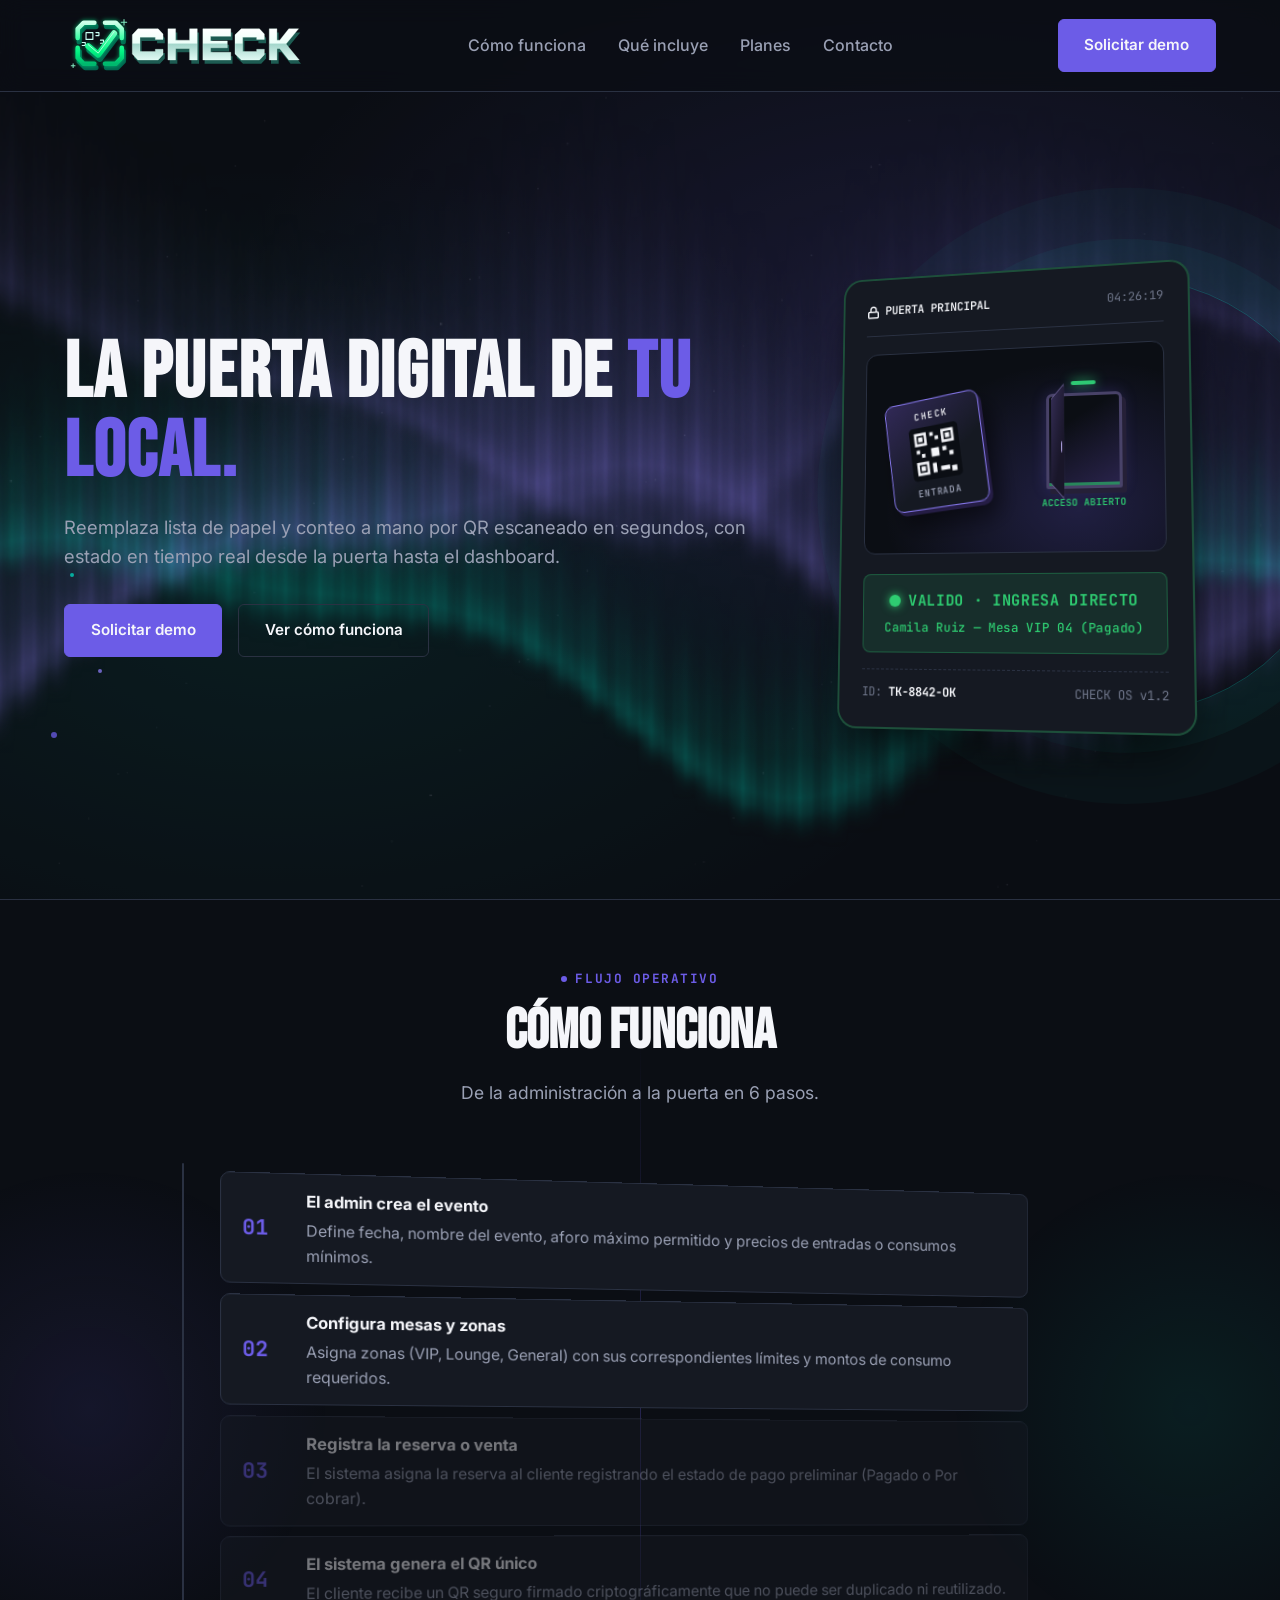
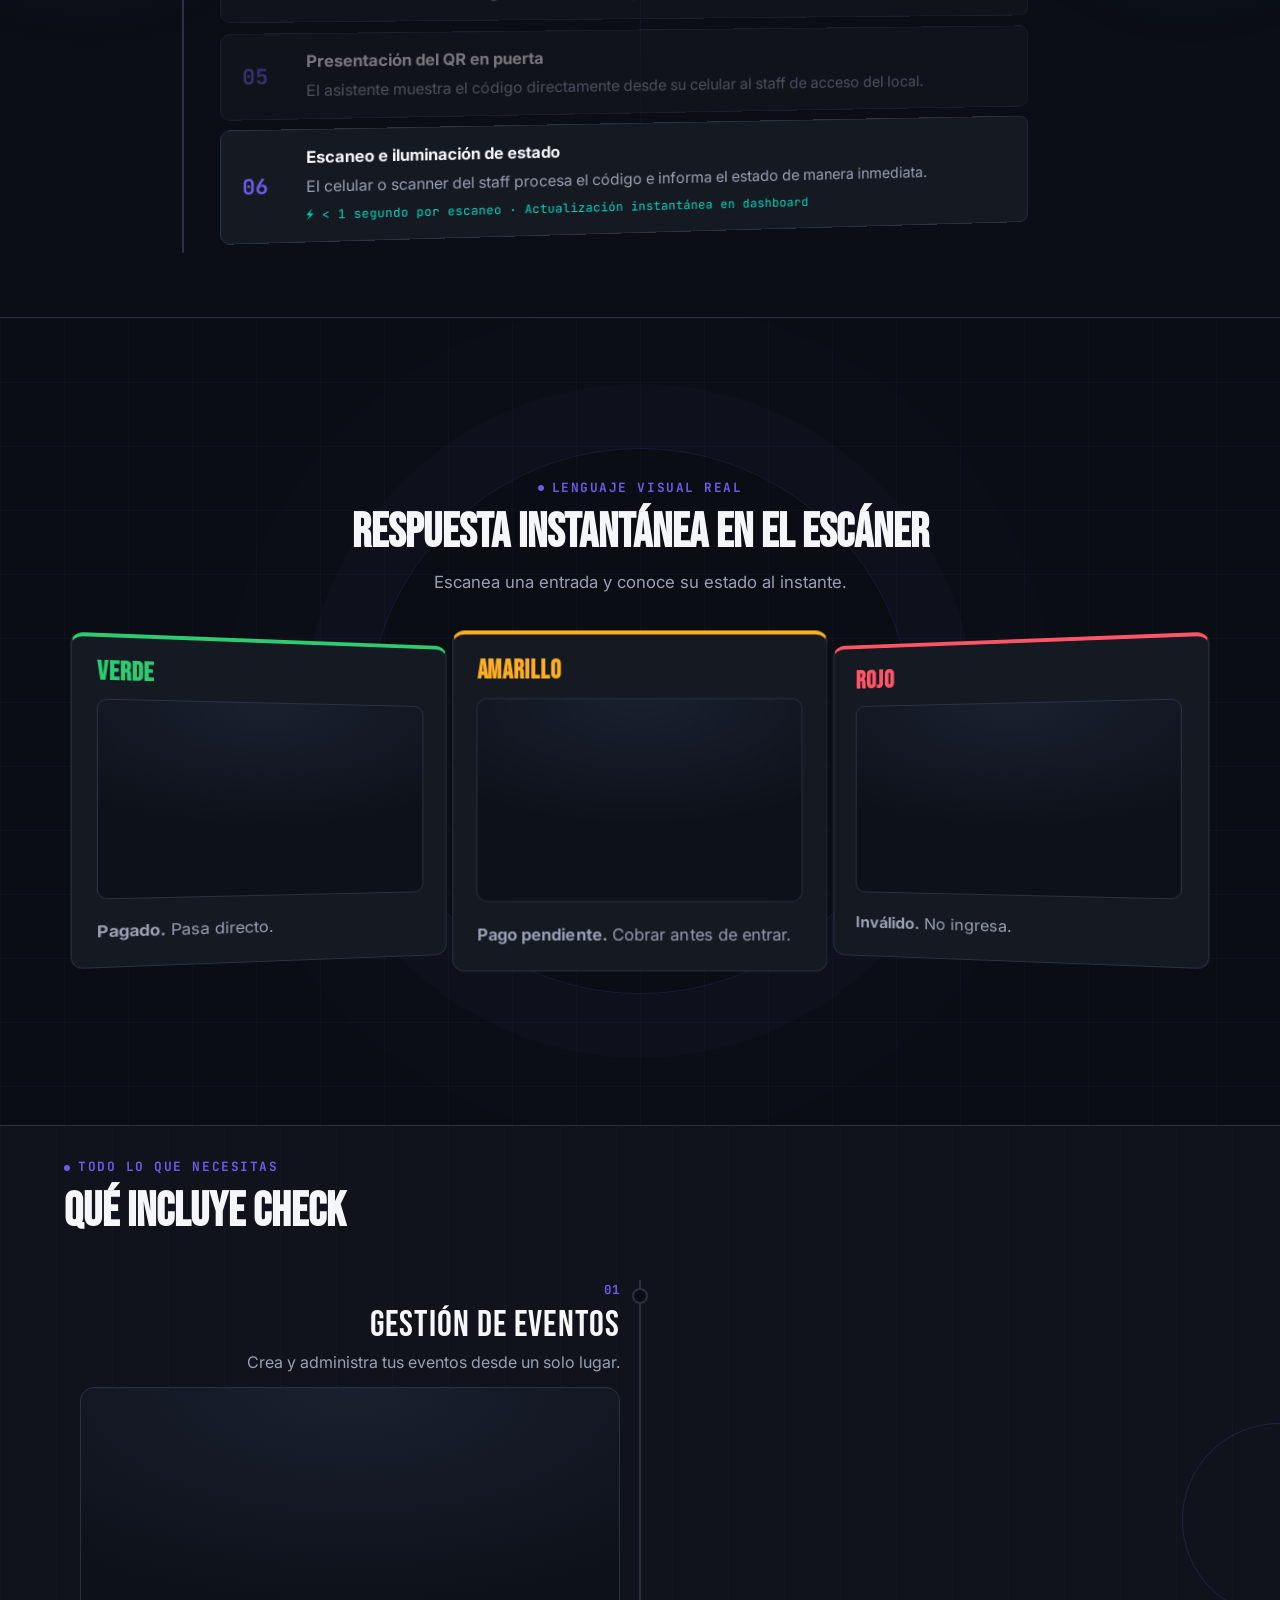
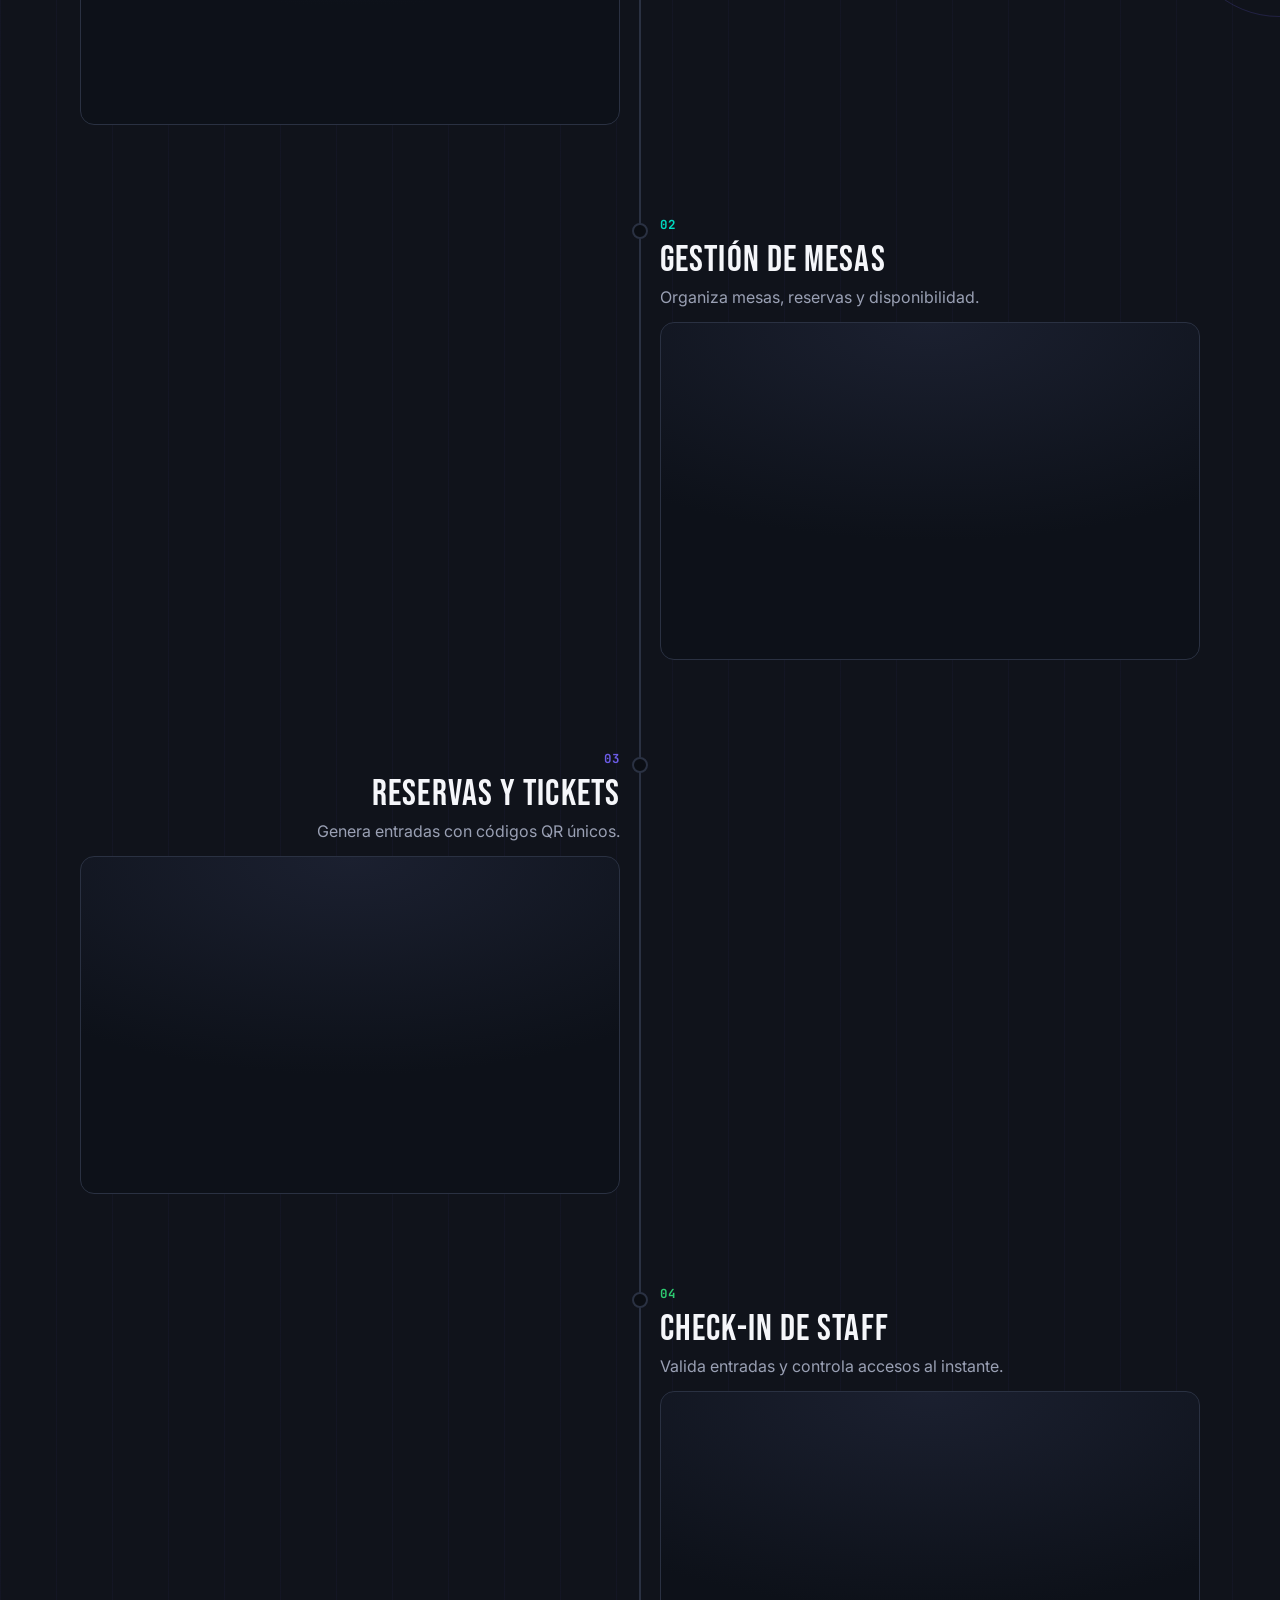
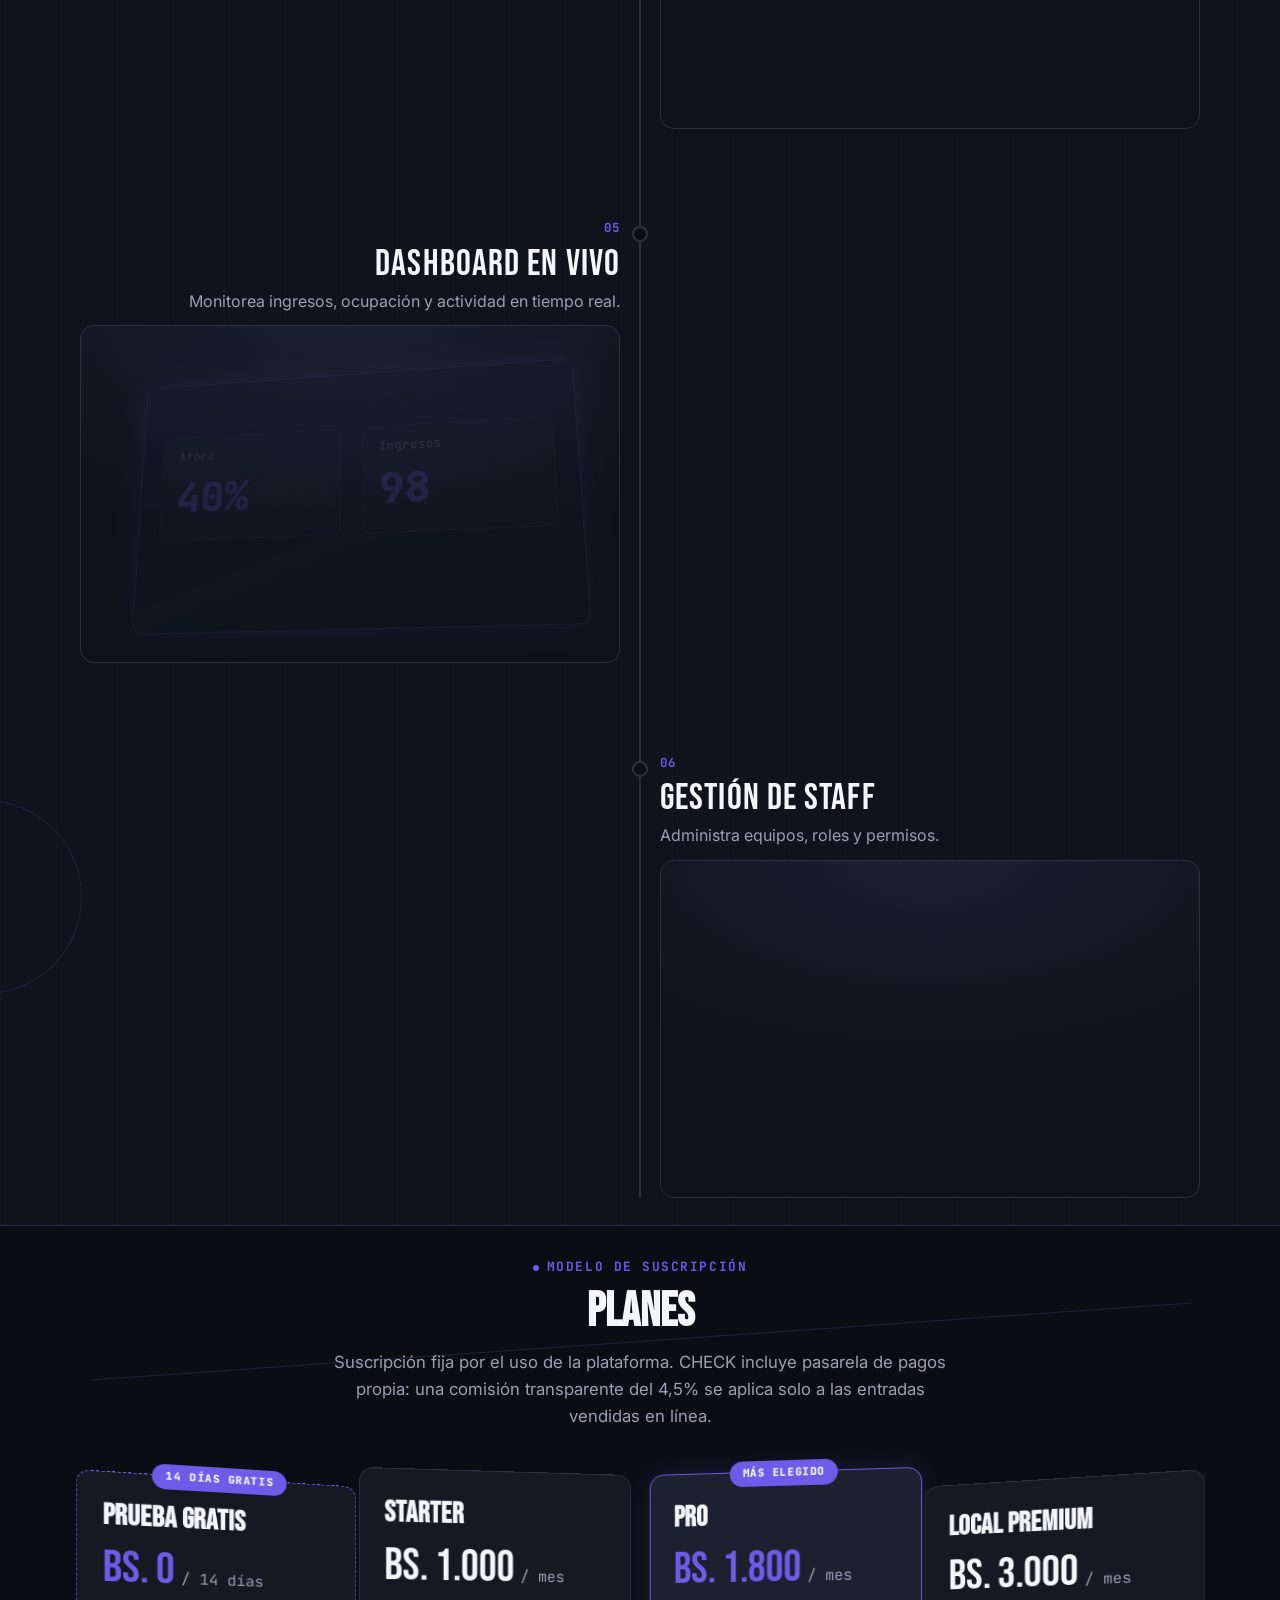
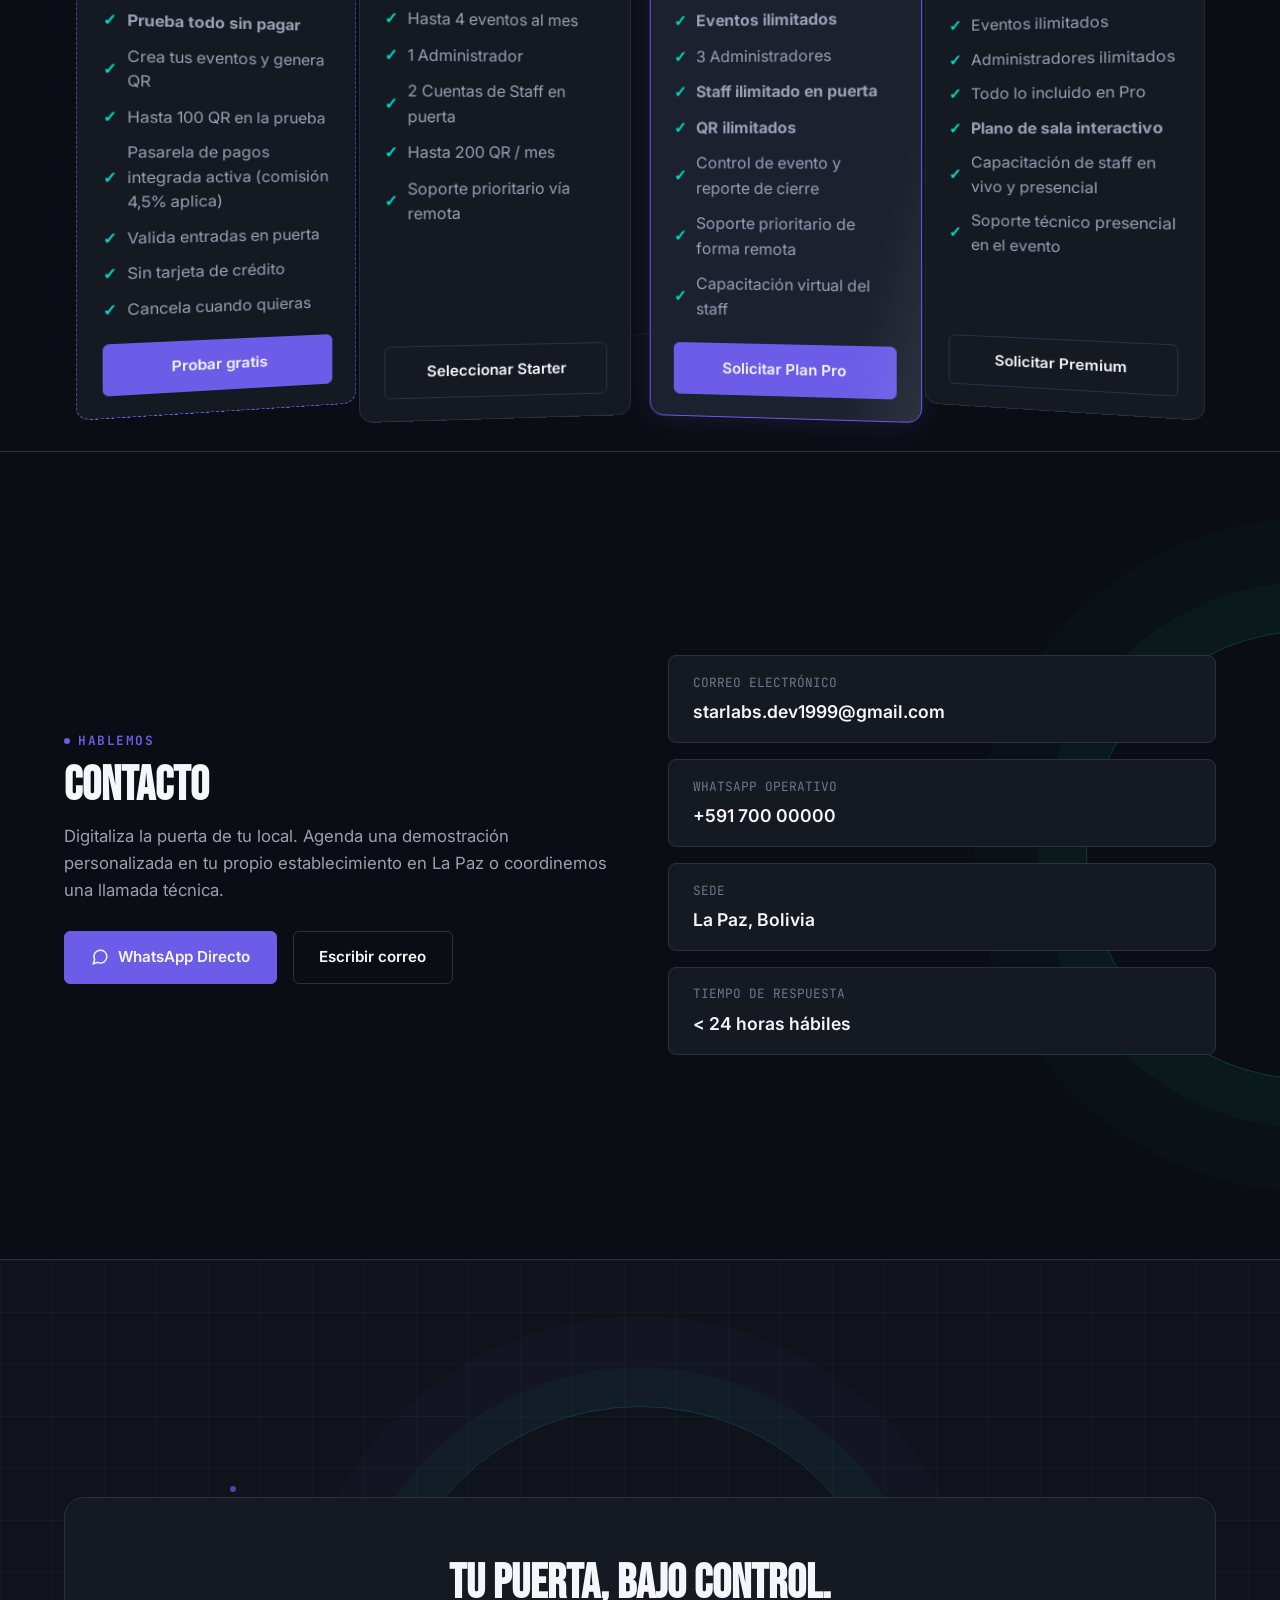
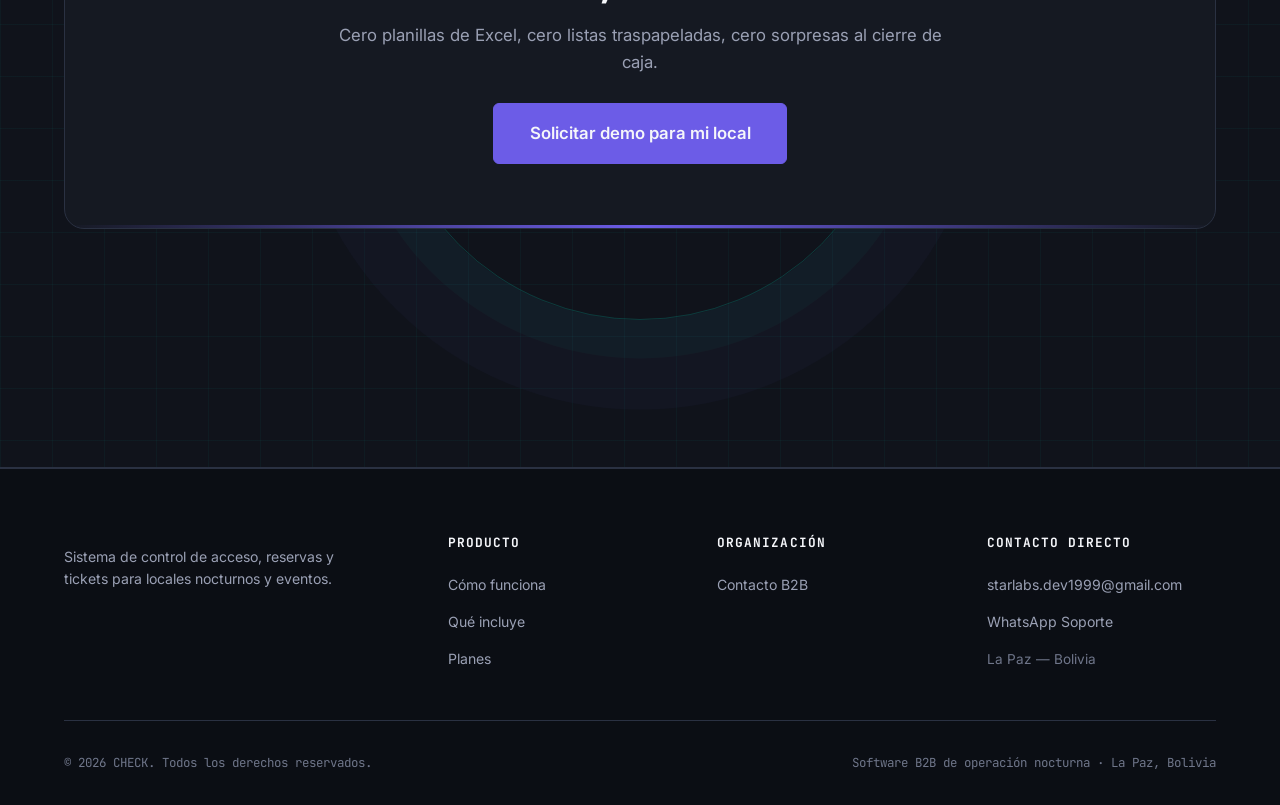
==== commit f178dc07: "feat(website): recorrido visual conectado en Qué incluye CHECK - Sustituye la cuadrícula de tarjetas" ====
--- a/website/index.html
+++ b/website/index.html
@@ -257,128 +257,160 @@
         </div>
     </section>
 
-    <!-- 7. Módulos: escenas animadas por funcionalidad -->
+    <!-- 7. Módulos: recorrido visual conectado -->
     <section class="section section-alt" id="modulos">
         <div class="container">
             <div class="reveal">
                 <div class="kicker">TODO LO QUE NECESITAS</div>
                 <h2 class="section-title">Qué incluye CHECK</h2>
-                <p class="section-desc">Diseñados para la noche: herramientas robustas orientadas a acelerar la puerta y dar control al dueño.</p>
-            </div>
-
-            <div class="modules-grid">
-                <!-- 1 -->
-                <article class="module-card scene-card reveal" data-scene="eventos" style="--accent: var(--primary);">
-                    <h3 class="module-title">Gestión de eventos</h3>
-                    <div class="scene" aria-hidden="true">
-                        <div class="scene-stage">
-                            <div class="sc cal anim" style="--d: 100ms;">
-                                <i class="cell anim" style="--d: 150ms;"></i><i class="cell anim" style="--d: 180ms;"></i><i class="cell anim" style="--d: 210ms;"></i><i class="cell anim" style="--d: 240ms;"></i><i class="cell anim" style="--d: 270ms;"></i><i class="cell anim" style="--d: 300ms;"></i><i class="cell anim" style="--d: 330ms;"></i>
-                                <i class="cell anim" style="--d: 360ms;"></i><i class="cell sel anim" style="--d: 390ms;"></i><i class="cell anim" style="--d: 420ms;"></i><i class="cell anim" style="--d: 450ms;"></i><i class="cell anim" style="--d: 480ms;"></i><i class="cell anim" style="--d: 510ms;"></i><i class="cell anim" style="--d: 540ms;"></i>
-                                <i class="cell anim" style="--d: 570ms;"></i><i class="cell anim" style="--d: 600ms;"></i><i class="cell anim" style="--d: 630ms;"></i><i class="cell anim" style="--d: 660ms;"></i><i class="cell anim" style="--d: 690ms;"></i><i class="cell anim" style="--d: 720ms;"></i><i class="cell anim" style="--d: 750ms;"></i>
-                            </div>
-                            <div class="sc side">
-                                <span class="pill anim" style="--d: 600ms;">Apertura 20:00</span>
-                                <span class="pill anim" style="--d: 750ms;">Cierre 04:00</span>
-                                <div class="meter anim" style="--d: 900ms;"><span class="fill"></span></div>
-                                <span class="meter-label anim" style="--d: 1100ms;">Aforo configurado</span>
-                            </div>
-                            <div class="sc result anim" style="--d: 1250ms;">Evento activo</div>
-                        </div>
-                    </div>
-                    <p class="module-desc">Configura fechas, horarios, límites de aforo y parámetros de corte para cada fiesta o noche operativa.</p>
-                </article>
-
-                <!-- 2 -->
-                <article class="module-card scene-card reveal" data-scene="mesas" style="--accent: var(--primary);">
-                    <h3 class="module-title">Gestión de mesas</h3>
-                    <div class="scene" aria-hidden="true">
-                        <div class="scene-stage">
-                            <div class="sc zone anim" style="--d: 100ms; left: 6%; top: 14%; width: 88%; height: 22%;">
-                                <span class="zone-name">VIP</span>
-                                <i class="tbl on anim" style="--d: 500ms;"></i><i class="tbl anim" style="--d: 560ms;"></i><i class="tbl on anim" style="--d: 620ms;"></i><i class="tbl anim" style="--d: 680ms;"></i>
-                            </div>
-                            <div class="sc zone anim" style="--d: 250ms; left: 6%; top: 42%; width: 88%; height: 22%;">
-                                <span class="zone-name">ULTRA VIP</span>
-                                <i class="tbl anim" style="--d: 700ms;"></i><i class="tbl on anim" style="--d: 760ms;"></i><i class="tbl anim" style="--d: 820ms;"></i>
-                            </div>
-                            <div class="sc zone anim" style="--d: 400ms; left: 6%; top: 70%; width: 88%; height: 18%;">
-                                <span class="zone-name">GENERAL</span>
-                                <i class="tbl on anim" style="--d: 900ms;"></i><i class="tbl anim" style="--d: 950ms;"></i><i class="tbl anim" style="--d: 1000ms;"></i><i class="tbl anim" style="--d: 1050ms;"></i><i class="tbl anim" style="--d: 1100ms;"></i>
-                            </div>
-                            <div class="sc result anim" style="--d: 1250ms;">Mesas asignadas con titular</div>
-                        </div>
-                    </div>
-                    <p class="module-desc">Control por zonas (VIP, Ultra VIP, General) con asignación de consumos mínimos y nombres de titulares.</p>
-                </article>
-
-                <!-- 3 -->
-                <article class="module-card scene-card reveal" data-scene="tickets" style="--accent: var(--primary);">
-                    <h3 class="module-title">Reservas y tickets</h3>
-                    <div class="scene" aria-hidden="true">
-                        <div class="scene-stage">
-                            <div class="sc ticket anim" style="--d: 120ms;">
-                                <svg class="qr" viewBox="0 0 7 7" shape-rendering="crispEdges" aria-hidden="true"><path fill="currentColor" d="M0 0h3v3H0zM4 0h3v3H4zM0 4h3v3H0zM1 1h1v1H1zM5 1h1v1H5zM1 5h1v1H1zM4 4h1v1H4zM6 4h1v1H6zM4 6h1v1H4zM6 6h1v1H6zM3 3h1v1H3z"/></svg>
-                                <span class="ticket-id">TK-8842</span>
-                            </div>
-                            <div class="sc trail"><span class="trail-dot"></span></div>
-                            <div class="sc phone anim" style="--d: 700ms;"><span class="phone-screen">Enlace directo</span></div>
-                            <div class="sc result anim" style="--d: 1100ms;">Token QR emitido y enviado</div>
-                        </div>
-                    </div>
-                    <p class="module-desc">Emisión inmediata de tokens QR únicos. Envío por enlace directo para el cliente sin descargas obligatorias.</p>
-                </article>
-
-                <!-- 4 -->
-                <article class="module-card scene-card reveal" data-scene="staff" style="--accent: var(--primary);">
-                    <h3 class="module-title">Check-in de staff</h3>
-                    <div class="scene" aria-hidden="true">
-                        <div class="scene-stage">
-                            <div class="sc people">
-                                <div class="person anim" style="--d: 150ms;"><span class="avatar"></span><span class="r-name">Portero</span><span class="role-tag">Entrada</span><b class="mark anim" style="--d: 700ms;">✓</b></div>
-                                <div class="person anim" style="--d: 330ms;"><span class="avatar"></span><span class="r-name">Cajero</span><span class="role-tag">Cobro</span><b class="mark anim" style="--d: 900ms;">✓</b></div>
-                                <div class="person anim" style="--d: 510ms;"><span class="avatar"></span><span class="r-name">RRPP</span><span class="role-tag">Lista</span><b class="mark anim" style="--d: 1100ms;">✓</b></div>
-                            </div>
-                            <div class="sc result anim" style="--d: 1300ms;">Cada validación queda registrada</div>
-                        </div>
-                    </div>
-                    <p class="module-desc">Asignación de roles específicos para porteros, cajeros y RRPP. Registro de quién valida cada entrada.</p>
-                </article>
-
-                <!-- 5 -->
-                <article class="module-card scene-card reveal" data-scene="dashboard" style="--accent: var(--primary);">
-                    <h3 class="module-title">Dashboard en vivo</h3>
-                    <div class="scene" aria-hidden="true">
-                        <div class="scene-stage">
-                            <div class="sc kpis">
-                                <span class="kpi anim" style="--d: 120ms;"><small>Aforo</small><b>72%</b></span>
-                                <span class="kpi anim" style="--d: 260ms;"><small>Ingresos</small><b>128</b></span>
-                            </div>
-                            <div class="sc bars">
-                                <i class="col" style="--h: 35%; --d: 450ms;"></i><i class="col" style="--h: 58%; --d: 520ms;"></i><i class="col" style="--h: 46%; --d: 590ms;"></i><i class="col" style="--h: 74%; --d: 660ms;"></i><i class="col" style="--h: 62%; --d: 730ms;"></i><i class="col hi" style="--h: 88%; --d: 800ms;"></i>
-                            </div>
-                            <div class="sc result anim" style="--d: 1100ms;">Actualizado en tiempo real</div>
-                        </div>
-                    </div>
-                    <p class="module-desc">Métricas de aforo actual, porcentaje de ingresos completados y recaudación de puerta en tiempo real.</p>
-                </article>
-
-                <!-- 6 -->
-                <article class="module-card scene-card reveal" data-scene="auditoria" style="--accent: var(--primary);">
-                    <h3 class="module-title">Gestión de staff</h3>
-                    <div class="scene" aria-hidden="true">
-                        <div class="scene-stage">
-                            <div class="sc log">
-                                <div class="log-row anim" style="--d: 150ms;"><span class="t">21:42</span><span class="a">Ingreso validado</span><span class="w">Portero</span></div>
-                                <div class="log-row anim" style="--d: 420ms;"><span class="t">21:47</span><span class="a">Cobro registrado</span><span class="w">Cajero</span></div>
-                                <div class="log-row anim" style="--d: 690ms;"><span class="t">21:53</span><span class="a">Mesa asignada</span><span class="w">RRPP</span></div>
-                                <div class="log-row anim" style="--d: 960ms;"><span class="t">22:05</span><span class="a">Acceso revisado</span><span class="w">Admin</span></div>
-                            </div>
-                            <div class="sc result anim" style="--d: 1250ms;">Auditoría por usuario</div>
-                        </div>
-                    </div>
-                    <p class="module-desc">Auditoría completa de actividad por usuario para prevenir accesos no autorizados o cortesías falsas.</p>
-                </article>
+            </div>
+
+            <div class="journey-wrap" id="journey">
+                <span class="journey-track" aria-hidden="true"></span>
+                <span class="journey-energy" aria-hidden="true"></span>
+            <ol class="journey">
+
+                <!-- 1. Eventos -->
+                <li class="station" data-station="eventos" style="--accent: var(--primary);">
+                    <span class="station-node" aria-hidden="true"></span>
+                    <div class="station-body">
+                        <span class="station-num">01</span>
+                        <h3 class="station-title">Gestión de eventos</h3>
+                        <p class="station-line">Crea y administra tus eventos desde un solo lugar.</p>
+                        <div class="mx mx-cal" aria-hidden="true">
+                            <div class="stage3d">
+                                <div class="cal3d">
+                                    <i class="d" style="--d: 120ms;"></i><i class="d" style="--d: 150ms;"></i><i class="d" style="--d: 180ms;"></i><i class="d" style="--d: 210ms;"></i><i class="d" style="--d: 240ms;"></i><i class="d" style="--d: 270ms;"></i><i class="d" style="--d: 300ms;"></i>
+                                    <i class="d" style="--d: 330ms;"></i><i class="d" style="--d: 360ms;"></i><i class="d hit" style="--d: 700ms;"></i><i class="d" style="--d: 390ms;"></i><i class="d" style="--d: 420ms;"></i><i class="d" style="--d: 450ms;"></i><i class="d" style="--d: 480ms;"></i>
+                                    <i class="d" style="--d: 510ms;"></i><i class="d" style="--d: 540ms;"></i><i class="d" style="--d: 570ms;"></i><i class="d" style="--d: 600ms;"></i><i class="d" style="--d: 630ms;"></i><i class="d" style="--d: 660ms;"></i><i class="d" style="--d: 690ms;"></i>
+                                </div>
+                                <div class="evcard j" style="--d: 900ms;">
+                                    <span class="ev-name">Noche de apertura</span>
+                                    <span class="ev-field"><small>Fecha</small><i class="fill" style="--w: 88%; --d: 1000ms;"></i></span>
+                                    <span class="ev-field"><small>Horario</small><i class="fill" style="--w: 70%; --d: 1100ms;"></i></span>
+                                    <span class="ev-field"><small>Aforo</small><i class="fill" style="--w: 60%; --d: 1200ms;"></i></span>
+                                </div>
+                                <span class="badge j" style="--d: 1400ms;">✓ Evento creado</span>
+                            </div>
+                        </div>
+                    </div>
+                </li>
+
+                <!-- 2. Mesas -->
+                <li class="station" data-station="mesas" style="--accent: var(--active);">
+                    <span class="station-node" aria-hidden="true"></span>
+                    <div class="station-body">
+                        <span class="station-num">02</span>
+                        <h3 class="station-title">Gestión de mesas</h3>
+                        <p class="station-line">Organiza mesas, reservas y disponibilidad.</p>
+                        <div class="mx mx-iso" aria-hidden="true">
+                            <div class="stage3d">
+                                <div class="floor">
+                                    <i class="tb" style="--x: 8%; --y: 10%; --d: 200ms;"></i>
+                                    <i class="tb" style="--x: 40%; --y: 10%; --d: 280ms;"></i>
+                                    <i class="tb" style="--x: 72%; --y: 10%; --d: 360ms;"></i>
+                                    <i class="tb bk" style="--x: 8%; --y: 46%; --d: 440ms;"></i>
+                                    <i class="tb sel" style="--x: 40%; --y: 46%; --d: 900ms;"></i>
+                                    <i class="tb" style="--x: 72%; --y: 46%; --d: 520ms;"></i>
+                                    <i class="tb bk" style="--x: 24%; --y: 74%; --d: 600ms;"></i>
+                                    <i class="tb" style="--x: 56%; --y: 74%; --d: 680ms;"></i>
+                                </div>
+                                <span class="badge j" style="--d: 1400ms;">Mesa 04 · ocupada</span>
+                            </div>
+                        </div>
+                    </div>
+                </li>
+
+                <!-- 3. Reservas y tickets -->
+                <li class="station" data-station="tickets" style="--accent: var(--primary);">
+                    <span class="station-node" aria-hidden="true"></span>
+                    <div class="station-body">
+                        <span class="station-num">03</span>
+                        <h3 class="station-title">Reservas y tickets</h3>
+                        <p class="station-line">Genera entradas con códigos QR únicos.</p>
+                        <div class="mx mx-tk" aria-hidden="true">
+                            <div class="stage3d">
+                                <div class="req j" style="--d: 120ms;"><span>Solicitud de reserva</span><span class="prog"><i></i></span></div>
+                                <div class="tkf j t1" style="--d: 700ms; --tx: -30%; --ty: 6%; --rz: -8deg;"><svg class="qr" viewBox="0 0 7 7" shape-rendering="crispEdges" aria-hidden="true"><path fill="currentColor" d="M0 0h3v3H0zM4 0h3v3H4zM0 4h3v3H0zM1 1h1v1H1zM5 1h1v1H5zM1 5h1v1H1zM4 4h1v1H4zM6 4h1v1H6zM4 6h1v1H4zM6 6h1v1H6zM3 3h1v1H3z"/></svg><span>QR 01</span></div>
+                                <div class="tkf j t2" style="--d: 840ms; --tx: 0%; --ty: 12%; --rz: 0deg;"><svg class="qr" viewBox="0 0 7 7" shape-rendering="crispEdges" aria-hidden="true"><path fill="currentColor" d="M0 0h3v3H0zM4 0h3v3H4zM0 4h3v3H0zM1 1h1v1H1zM5 1h1v1H5zM1 5h1v1H1zM4 4h1v1H4zM6 4h1v1H6zM4 6h1v1H4zM6 6h1v1H6zM3 3h1v1H3z"/></svg><span>QR 02</span></div>
+                                <div class="tkf j t3" style="--d: 980ms; --tx: 30%; --ty: 6%; --rz: 8deg;"><svg class="qr" viewBox="0 0 7 7" shape-rendering="crispEdges" aria-hidden="true"><path fill="currentColor" d="M0 0h3v3H0zM4 0h3v3H4zM0 4h3v3H0zM1 1h1v1H1zM5 1h1v1H5zM1 5h1v1H1zM4 4h1v1H4zM6 4h1v1H6zM4 6h1v1H4zM6 6h1v1H6zM3 3h1v1H3z"/></svg><span>QR 03</span></div>
+                                <span class="badge j" style="--d: 1400ms;">3 tickets emitidos</span>
+                            </div>
+                        </div>
+                    </div>
+                </li>
+
+                <!-- 4. Check-in de staff -->
+                <li class="station" data-station="checkin" style="--accent: var(--success);">
+                    <span class="station-node" aria-hidden="true"></span>
+                    <div class="station-body">
+                        <span class="station-num">04</span>
+                        <h3 class="station-title">Check-in de staff</h3>
+                        <p class="station-line">Valida entradas y controla accesos al instante.</p>
+                        <div class="mx mx-scan" aria-hidden="true">
+                            <div class="stage3d">
+                                <div class="phone3d j">
+                                    <div class="scr">
+                                        <span class="beam"></span>
+                                        <span class="valid j" style="--d: 1150ms;">✓ Válido</span>
+                                    </div>
+                                </div>
+                                <div class="tkf mini j" style="--d: 300ms; --tx: -24%; --ty: -16%; --rz: -6deg;"><svg class="qr" viewBox="0 0 7 7" shape-rendering="crispEdges" aria-hidden="true"><path fill="currentColor" d="M0 0h3v3H0zM4 0h3v3H4zM0 4h3v3H0zM1 1h1v1H1zM5 1h1v1H5zM1 5h1v1H1zM4 4h1v1H4zM6 4h1v1H6zM4 6h1v1H4zM6 6h1v1H6zM3 3h1v1H3z"/></svg></div>
+                                <div class="counter j" style="--d: 1300ms;"><small>Ingresos</small><b class="count" data-from="120" data-to="128">128</b></div>
+                            </div>
+                        </div>
+                    </div>
+                </li>
+
+                <!-- 5. Dashboard -->
+                <li class="station" data-station="dashboard" style="--accent: var(--primary);">
+                    <span class="station-node" aria-hidden="true"></span>
+                    <div class="station-body">
+                        <span class="station-num">05</span>
+                        <h3 class="station-title">Dashboard en vivo</h3>
+                        <p class="station-line">Monitorea ingresos, ocupación y actividad en tiempo real.</p>
+                        <div class="mx mx-dash" aria-hidden="true">
+                            <div class="stage3d">
+                                <div class="holo">
+                                    <div class="kp">
+                                        <span class="j" style="--d: 150ms;"><small>Aforo</small><b class="count" data-from="40" data-to="72" data-suffix="%">72%</b></span>
+                                        <span class="j" style="--d: 300ms;"><small>Ingresos</small><b class="count" data-from="98" data-to="128">128</b></span>
+                                    </div>
+                                    <div class="hbars">
+                                        <i class="hb" style="--h: 35%; --d: 450ms;"></i><i class="hb" style="--h: 58%; --d: 520ms;"></i><i class="hb" style="--h: 46%; --d: 590ms;"></i><i class="hb" style="--h: 74%; --d: 660ms;"></i><i class="hb" style="--h: 62%; --d: 730ms;"></i><i class="hb hi" style="--h: 88%; --d: 800ms;"></i>
+                                    </div>
+                                    <svg class="trend" viewBox="0 0 100 40" preserveAspectRatio="none"><path class="ln" pathLength="100" d="M0 32 L16 26 L32 28 L48 18 L64 20 L80 10 L100 6"/></svg>
+                                    <span class="live j" style="--d: 1100ms;"><i></i>En vivo</span>
+                                </div>
+                            </div>
+                        </div>
+                    </div>
+                </li>
+
+                <!-- 6. Staff -->
+                <li class="station" data-station="staff" style="--accent: var(--primary);">
+                    <span class="station-node" aria-hidden="true"></span>
+                    <div class="station-body">
+                        <span class="station-num">06</span>
+                        <h3 class="station-title">Gestión de staff</h3>
+                        <p class="station-line">Administra equipos, roles y permisos.</p>
+                        <div class="mx mx-staff" aria-hidden="true">
+                            <div class="stage3d">
+                                <svg class="links" viewBox="0 0 100 100" preserveAspectRatio="none">
+                                    <path class="ln" pathLength="100" d="M50 42 L24 33"></path>
+                                    <path class="ln" pathLength="100" d="M50 42 L76 33"></path>
+                                    <path class="ln" pathLength="100" d="M50 42 L50 62"></path>
+                                </svg>
+                                <span class="hub j">CHECK</span>
+                                <span class="prof j" style="--px: 6%; --py: 12%; --d: 300ms;"><b class="av"></b>Portero <em class="chk">✓</em></span>
+                                <span class="prof j" style="--px: 58%; --py: 12%; --d: 450ms;"><b class="av"></b>Cajero <em class="chk">✓</em></span>
+                                <span class="prof j" style="--px: 32%; --py: 62%; --d: 600ms;"><b class="av"></b>RRPP <em class="chk">✓</em></span>
+                                <span class="badge j" style="--d: 1400ms;">Permisos asignados</span>
+                            </div>
+                        </div>
+                    </div>
+                </li>
+            </ol>
             </div>
         </div>
     </section>
@@ -592,5 +624,6 @@
     <script src="./js/aurora.js" defer></script>
     <script src="./js/script.js"></script>
     <script src="./js/scenes.js"></script>
+    <script src="./js/journey.js"></script>
 </body>
 </html>
--- a/website/css/styles.css
+++ b/website/css/styles.css
@@ -2014,168 +2014,369 @@
 /* Cards de estado: el color de acento sale de --accent inline */
 .state-card .scene { margin-top: 0; }
 
-/* ---- Módulo: eventos (calendario + medidores) ---- */
-.scene .cal.anim {
-    left: 6%; top: 12%; width: 54%; height: 60%;
-    display: grid; grid-template-columns: repeat(7, 1fr); gap: 5%;
-    transform: none;
-}
-.scene .cal .cell {
-    display: block;
-    border-radius: 3px;
-    background: rgba(255, 255, 255, 0.05);
-    border: 1px solid var(--line);
-    transition: opacity 0.4s ease, transform 0.5s cubic-bezier(0.16, 1, 0.3, 1), background-color 0.4s ease;
-    transform: scale(0.6);
-}
-.scene .cal .cell.anim { opacity: 0; transform: scale(0.6); }
-.scene.is-playing .cal .cell.anim { opacity: 1; transform: scale(1); }
-.scene.is-playing .cal .cell.sel { background: var(--accent); border-color: var(--accent); box-shadow: 0 0 10px -2px var(--accent); }
-.scene .side { left: 64%; top: 12%; width: 32%; height: 60%; display: flex; flex-direction: column; gap: 6cqi; }
-.scene .pill {
-    padding: 4cqi 5cqi;
-    border: 1px solid var(--line);
-    border-radius: 999px;
-    font-size: max(7px, 2.8cqi);
-    color: var(--text);
-    white-space: nowrap;
-    overflow: hidden;
-    text-overflow: ellipsis;
-}
-.scene .meter { height: 8cqi; min-height: 6px; border-radius: 99px; background: rgba(255, 255, 255, 0.07); overflow: hidden; }
-.scene .meter .fill { display: block; height: 100%; width: 0; background: var(--accent); transition: width 0.9s cubic-bezier(0.16, 1, 0.3, 1); transition-delay: 0.1s; }
-.scene.is-playing .meter .fill { width: 72%; }
-.scene .meter-label { font-size: max(7px, 2.6cqi); color: var(--muted); }
-
-/* ---- Módulo: mesas (zonas y mesas) ---- */
-.scene .zone.anim {
-    display: flex; align-items: center; gap: 3cqi; padding: 0 4cqi;
-    border: 1px solid var(--line); border-radius: 6px;
-    background: rgba(255, 255, 255, 0.02);
-    transform: none;
-}
-.scene .zone-name { width: 20%; font-size: max(6.5px, 2.4cqi); color: var(--muted); letter-spacing: 0.06em; white-space: nowrap; }
-.scene .tbl {
-    display: block; width: 8%; aspect-ratio: 1;
-    border: 1px solid var(--line); border-radius: 2px;
-    background: rgba(255, 255, 255, 0.05);
-    transition: opacity 0.4s ease, transform 0.5s cubic-bezier(0.16, 1, 0.3, 1), background-color 0.4s ease;
-}
-.scene .tbl.anim { opacity: 0; transform: scale(0.5); }
-.scene.is-playing .tbl.anim { opacity: 1; transform: scale(1); }
-.scene.is-playing .tbl.on { background: var(--accent); border-color: var(--accent); }
-
-/* ---- Módulo: reservas y tickets (ticket -> enlace -> teléfono) ---- */
-.scene .trail {
-    left: 42%; top: 40%; width: 18%; height: 2px;
-    background: linear-gradient(90deg, var(--accent), var(--accent));
-    transform-origin: left center;
-}
-.scene .trail { transform: scaleX(0); transition: transform 0.8s cubic-bezier(0.16, 1, 0.3, 1) 0.6s; }
-.scene.is-playing .trail { transform: scaleX(1); }
-.scene .trail-dot {
-    position: absolute; left: -2px; top: -3px; width: 8px; height: 8px; border-radius: 50%;
-    background: var(--accent); box-shadow: 0 0 10px var(--accent);
-    opacity: 0; transition: opacity 0.3s ease;
-}
-.scene.is-playing .trail-dot { opacity: 1; }
-.scene .phone.anim {
-    left: 66%; top: 16%; width: 26%; height: 50%;
-    border: 1px solid var(--accent); border-radius: 12px;
-    background: #0B0F16;
-    display: flex; align-items: center; justify-content: center;
-    padding: 4cqi;
-}
-.scene .phone-screen {
-    font-size: max(7px, 2.8cqi); color: var(--text); text-align: center; line-height: 1.3;
-}
-
-/* ---- Módulo: check-in de staff ---- */
-.scene .people.sc {
-    left: 6%; top: 8%; width: 88%; height: 56%;
-    display: flex; flex-direction: column; gap: 3cqi;
-}
-.scene .people .person { flex: 1; min-height: 0; }
-.scene .person.anim {
-    display: flex; align-items: center; gap: 3cqi;
-    padding: 3.5cqi 4cqi;
-    border: 1px solid var(--line); border-radius: 6px;
-    background: rgba(255, 255, 255, 0.03);
-    font-size: max(7px, 2.8cqi);
-}
-.scene .avatar {
-    flex-shrink: 0;
-    width: 7cqi; height: 7cqi; min-width: 14px; min-height: 14px;
-    border-radius: 50%;
-    background: linear-gradient(135deg, var(--primary), var(--active));
-    opacity: 0.85;
-}
-.scene .person .r-name { flex: 1; }
-.scene .role-tag {
-    padding: 1px 5px; border-radius: 4px;
-    background: color-mix(in srgb, var(--primary) 18%, transparent);
-    color: var(--text);
-    font-size: max(6.5px, 2.4cqi);
-}
-.scene .person .mark { color: var(--active); }
-
-/* ---- Módulo: dashboard (barras y KPIs) ---- */
-.scene .kpis.sc {
-    left: 6%; top: 10%; width: 88%; display: flex; gap: 4cqi;
-}
-.scene .kpi.anim {
-    flex: 1;
-    display: flex; flex-direction: column; gap: 2px;
-    padding: 3cqi 4cqi;
-    border: 1px solid var(--line); border-radius: 6px;
-    background: rgba(255, 255, 255, 0.03);
-}
-.scene .kpi small { font-size: max(6.5px, 2.4cqi); color: var(--muted); }
-.scene .kpi b { font-size: max(10px, 5cqi); color: var(--text); font-weight: 700; }
-.scene .bars.sc {
-    left: 6%; bottom: 14%; width: 88%; height: 46%;
-    display: flex; align-items: flex-end; gap: 4%;
-}
-.scene .col {
-    flex: 1; display: block;
-    height: 0;
-    border-radius: 3px 3px 0 0;
-    background: color-mix(in srgb, var(--accent) 55%, transparent);
-    transition: height 0.7s cubic-bezier(0.16, 1, 0.3, 1);
-    transition-delay: var(--d, 0ms);
-}
-.scene.is-playing .col { height: var(--h); }
-.scene .col.hi { background: var(--active); }
-
-/* ---- Módulo: gestión de staff (registro de actividad) ---- */
-.scene .log.sc {
-    left: 6%; top: 12%; width: 88%; height: 60%;
-    display: flex; flex-direction: column; gap: 5cqi;
-}
-.scene .log-row.anim {
-    display: grid; grid-template-columns: auto 1fr auto; align-items: center; gap: 4cqi;
-    padding: 3.5cqi 4cqi;
-    border-left: 2px solid var(--accent);
-    background: rgba(255, 255, 255, 0.03);
-    border-radius: 4px;
-    font-size: max(6.5px, 2.6cqi);
-    transform: translateX(-10px);
-}
-.scene.is-playing .log-row.anim { transform: none; }
-.scene .log-row .t { color: var(--muted); }
-.scene .log-row .a { color: var(--text); white-space: nowrap; overflow: hidden; text-overflow: ellipsis; }
-.scene .log-row .w { color: var(--active); }
-
 /* Tarjetas de estado: el título va sobre la escena */
 .state-card .state-title { margin-bottom: 0; }
 
 /* Accesibilidad: sin movimiento, las escenas se muestran en estado final */
 @media (prefers-reduced-motion: reduce) {
-    .scene-card, .scene-card::after, .scene .anim, .scene .beam, .scene .col, .scene .meter .fill,
-    .scene .cal .cell, .scene .tbl, .scene .trail, .scene .trail-dot, .scene .log-row.anim,
+    .scene-card, .scene-card::after, .scene .anim, .scene .beam,
     .scene .perm, .scene .mark, .scene-stage, .scene .stamp.anim, .scene .ticket.anim {
         transition: none !important;
         animation: none !important;
     }
 }
 
+
+/* ==========================================================================
+   Qué incluye CHECK: recorrido visual conectado
+   Una línea de energía une seis estaciones. El scroll (js/journey.js) avanza
+   la energía y activa una estación a la vez. Cada microescena se reproduce
+   una vez y deja visible su resultado.
+   ========================================================================== */
+
+.journey-wrap { position: relative; margin-top: clamp(1.5rem, 5vh, 3rem); }
+
+.journey-track, .journey-energy {
+    position: absolute; top: 0; bottom: 0; left: 14px;
+    width: 2px; border-radius: 2px; pointer-events: none;
+}
+.journey-track { background: var(--line); }
+.journey-energy {
+    background: linear-gradient(180deg, var(--primary), var(--active));
+    box-shadow: 0 0 12px var(--primary);
+    transform-origin: top center;
+    transform: scaleY(var(--energy, 0));
+    z-index: 0;
+}
+
+.journey {
+    position: relative; z-index: 1;
+    list-style: none; margin: 0; padding: 0;
+    display: flex; flex-direction: column;
+    gap: clamp(3.5rem, 10vh, 6.5rem);
+}
+
+.station { position: relative; display: grid; grid-template-columns: 30px minmax(0, 1fr); }
+
+.station-node {
+    grid-column: 1; grid-row: 1;
+    justify-self: center; align-self: start; margin-top: 0.5rem;
+    width: 16px; height: 16px; border-radius: 50%;
+    background: var(--bg); border: 2px solid var(--line);
+    transition: background-color 0.4s ease, border-color 0.4s ease, box-shadow 0.4s ease;
+    position: relative; z-index: 1;
+}
+.station.is-done .station-node { border-color: var(--accent); }
+.station.is-playing .station-node {
+    border-color: var(--accent); background: var(--accent);
+    box-shadow: 0 0 16px var(--accent);
+}
+
+.station-body {
+    grid-column: 2; grid-row: 1;
+    min-width: 0; padding-left: 16px;
+    display: flex; flex-direction: column; gap: 0.45rem;
+}
+.station-num {
+    font-family: var(--font-mono); font-size: 0.78rem; font-weight: 700;
+    letter-spacing: 0.08em; color: var(--accent);
+}
+.station-title {
+    font-family: var(--font-display); font-size: clamp(1.7rem, 5vw, 2.3rem);
+    line-height: 1; letter-spacing: 0.03em; font-weight: 400;
+}
+.station-line { color: var(--muted); font-size: 1rem; line-height: 1.4; }
+
+/* ---- Microescena: contenedor común ---- */
+.mx {
+    position: relative; width: 100%; aspect-ratio: 16 / 10;
+    container-type: inline-size;
+    margin-top: 0.4rem;
+    border-radius: 14px; border: 1px solid var(--line);
+    background: radial-gradient(120% 90% at 50% 0%, #1B2030 0%, #0D1119 72%);
+    overflow: hidden; perspective: 900px;
+    font-family: var(--font-mono); color: var(--muted); text-align: left;
+    transition: box-shadow 0.5s ease, border-color 0.5s ease;
+}
+.station.is-hover .mx { box-shadow: 0 0 36px -12px var(--accent); }
+.station.is-playing .mx {
+    border-color: color-mix(in srgb, var(--accent) 55%, var(--line));
+    box-shadow: 0 20px 40px -26px var(--accent);
+}
+
+.stage3d {
+    position: absolute; inset: 0;
+    transform-style: preserve-3d;
+    transform: translate3d(calc(var(--px, 0) * -10px), calc(var(--py, 0) * -8px), 0);
+    transition: transform 0.35s cubic-bezier(0.16, 1, 0.3, 1);
+}
+
+/* Elementos animables: reposo -> reproducción; el retorno usa la misma transición */
+.station .j {
+    opacity: 0;
+    transform: translateY(10px);
+    transition: opacity 0.5s ease, transform 0.7s cubic-bezier(0.16, 1, 0.3, 1);
+}
+.station.is-playing .j { opacity: 1; transform: none; }
+.station.is-playing [style*="--d"] { transition-delay: var(--d, 0ms); }
+
+/* Etiqueta de resultado, centrada abajo */
+.station .badge {
+    position: absolute; left: 50%; bottom: 5%; translate: -50% 0;
+    padding: 4px 10px; border-radius: 999px; white-space: nowrap;
+    border: 1px solid var(--accent);
+    background: color-mix(in srgb, var(--accent) 16%, transparent);
+    color: var(--accent);
+    font-size: max(7.5px, 3cqi); font-weight: 700; letter-spacing: 0.03em;
+}
+
+/* ---- 1. Eventos: calendario 3D + tarjeta de evento ---- */
+.station .cal3d {
+    position: absolute; left: 6%; top: 14%; width: 46%; height: 60%;
+    display: grid; grid-template-columns: repeat(7, 1fr); gap: 4%;
+    transform: rotateX(72deg) rotateZ(-16deg) translateZ(-40px);
+    transform-style: preserve-3d; opacity: 0;
+    transition: transform 1s cubic-bezier(0.16, 1, 0.3, 1), opacity 0.6s ease;
+}
+.station.is-playing .cal3d { transform: rotateX(52deg) rotateZ(-16deg) translateZ(0); opacity: 1; }
+.station .cal3d .d {
+    display: block; border-radius: 3px; opacity: 0.35;
+    background: rgba(255, 255, 255, 0.06); border: 1px solid var(--line);
+    transition: background-color 0.4s ease, box-shadow 0.4s ease, opacity 0.4s ease, transform 0.5s ease;
+}
+.station.is-playing .cal3d .d { opacity: 1; }
+.station.is-playing .cal3d .d.hit {
+    background: var(--accent); border-color: var(--accent);
+    box-shadow: 0 0 14px var(--accent); transform: translateZ(16px);
+}
+.station .evcard {
+    position: absolute; right: 5%; top: 10%; width: 40%;
+    display: flex; flex-direction: column; gap: 3cqi;
+    padding: 4cqi; border-radius: 10px;
+    border: 1px solid var(--accent);
+    background: rgba(14, 18, 27, 0.88);
+    box-shadow: 0 16px 30px -12px rgba(0, 0, 0, 0.6), 0 0 18px -8px var(--accent);
+    transform: translateY(18px) scale(0.92);
+}
+.station.is-playing .evcard { transform: none; }
+.station .ev-name {
+    font-size: max(8px, 3.4cqi); font-weight: 700; color: var(--text);
+    white-space: nowrap; overflow: hidden; text-overflow: ellipsis;
+}
+.station .ev-field { display: flex; flex-direction: column; gap: 2cqi; font-size: max(6.5px, 2.4cqi); }
+.station .ev-field .fill {
+    display: block; height: 4px; border-radius: 99px;
+    background: var(--accent); width: 0;
+    transition: width 0.8s cubic-bezier(0.16, 1, 0.3, 1);
+}
+.station.is-playing .ev-field .fill { width: var(--w); }
+
+/* ---- 2. Mesas: maqueta isométrica ---- */
+.station .floor {
+    position: absolute; left: 10%; top: 14%; width: 80%; height: 64%;
+    border: 1px solid var(--line); border-radius: 8px;
+    background-color: rgba(255, 255, 255, 0.02);
+    background-image:
+        linear-gradient(rgba(255, 255, 255, 0.05) 1px, transparent 1px),
+        linear-gradient(90deg, rgba(255, 255, 255, 0.05) 1px, transparent 1px);
+    background-size: 12.5% 12.5%;
+    transform: rotateX(80deg) rotateZ(-40deg);
+    transform-style: preserve-3d; opacity: 0;
+    transition: transform 1s cubic-bezier(0.16, 1, 0.3, 1), opacity 0.6s ease;
+}
+.station.is-playing .floor { transform: rotateX(60deg) rotateZ(-40deg); opacity: 1; }
+.station .tb {
+    position: absolute; left: var(--x); top: var(--y);
+    width: 18%; height: 18%; border-radius: 3px;
+    border: 1px solid var(--line); background: rgba(255, 255, 255, 0.07);
+    opacity: 0; transform: scale(0.4);
+    transition: opacity 0.4s ease, transform 0.6s cubic-bezier(0.16, 1, 0.3, 1),
+                background-color 0.5s ease, box-shadow 0.5s ease, border-color 0.5s ease;
+}
+.station.is-playing .tb { opacity: 1; transform: none; }
+.station.is-playing .tb.bk {
+    background: color-mix(in srgb, var(--accent) 35%, transparent);
+    border-color: var(--accent);
+}
+.station.is-playing .tb.sel {
+    background: var(--accent); border-color: var(--accent);
+    box-shadow: 0 0 16px var(--accent); transform: translateZ(18px);
+}
+
+/* ---- 3. Reservas y tickets ---- */
+.station .req {
+    position: absolute; left: 6%; top: 6%; width: 56%; white-space: nowrap;
+    display: flex; flex-direction: column; gap: 4cqi;
+    padding: 4cqi 5cqi; border-radius: 8px;
+    border: 1px solid var(--line); background: rgba(255, 255, 255, 0.04);
+    font-size: max(7px, 2.8cqi); color: var(--text);
+}
+.station .req .prog { display: block; height: 4px; border-radius: 99px; background: rgba(255, 255, 255, 0.08); overflow: hidden; }
+.station .req .prog i {
+    display: block; height: 100%; width: 0; background: var(--accent);
+    transition: width 0.9s cubic-bezier(0.16, 1, 0.3, 1) 0.2s;
+}
+.station.is-playing .req .prog i { width: 100%; }
+
+/* Ticket QR: posición final con left/top; el retorno se anima igual */
+.station .tkf {
+    position: absolute; left: 50%; top: 50%; translate: -50% -50%;
+    width: 26%; display: flex; flex-direction: column; align-items: center; gap: 3cqi;
+    padding: 4cqi; border-radius: 8px; border: 1px solid var(--accent);
+    background: linear-gradient(160deg, #1A2030, #0C1018);
+    box-shadow: 0 14px 26px -12px rgba(0, 0, 0, 0.7), 0 0 16px -8px var(--accent);
+    color: var(--text); font-size: max(6.5px, 2.4cqi);
+    opacity: 0; transform: scale(0.6);
+    transition: opacity 0.5s ease, transform 0.9s cubic-bezier(0.16, 1, 0.3, 1),
+                left 0.9s cubic-bezier(0.16, 1, 0.3, 1), top 0.9s cubic-bezier(0.16, 1, 0.3, 1);
+}
+.station .tkf .qr { width: 72%; height: auto; aspect-ratio: 1; color: var(--text); }
+.station.is-playing .tkf {
+    opacity: 1;
+    transform: rotate(var(--rz, 0deg));
+    left: calc(50% + var(--tx, 0%)); top: calc(50% + var(--ty, 0%));
+}
+
+/* ---- 4. Check-in: teléfono 3D y ticket que se escanea ---- */
+.station .phone3d {
+    position: absolute; left: 56%; top: 14%; width: 26%; height: 72%;
+    border: 1.5px solid var(--line); border-radius: 14px; background: #090C12;
+    box-shadow: 0 18px 30px -14px rgba(0, 0, 0, 0.8);
+    transform: rotateY(-26deg) rotateX(8deg) translateX(24px);
+    transform-style: preserve-3d;
+}
+.station.is-playing .phone3d { transform: rotateY(-14deg) rotateX(6deg) translateX(0); }
+.station .scr {
+    position: absolute; inset: 8%; border-radius: 8px; overflow: hidden;
+    border: 1px solid color-mix(in srgb, var(--accent) 40%, transparent);
+    background: #0E121B;
+}
+.station .beam {
+    position: absolute; left: 0; right: 0; top: 0; height: 2px;
+    background: var(--accent); box-shadow: 0 0 10px var(--accent);
+    opacity: 0; transition: top 0.9s ease, opacity 0.3s ease;
+}
+.station.is-playing .beam { top: calc(100% - 2px); opacity: 1; transition-delay: 0.7s; }
+.station .valid {
+    position: absolute; left: 50%; top: 50%; translate: -50% -50%;
+    padding: 4px 8px; border-radius: 6px; white-space: nowrap;
+    background: var(--success); color: #0B0E14;
+    font-size: max(7px, 3cqi); font-weight: 800;
+    transform: scale(0.6);
+}
+.station.is-playing .valid { transform: none; }
+.station .counter {
+    position: absolute; left: 7%; bottom: 9%;
+    display: flex; flex-direction: column; gap: 2px;
+    padding: 4cqi 5cqi; border-radius: 8px;
+    border: 1px solid var(--line); background: rgba(255, 255, 255, 0.03);
+}
+.station .counter small, .station .kp small { font-size: max(6.5px, 2.4cqi); color: var(--muted); }
+.station .counter b, .station .kp b {
+    font-size: max(14px, 8cqi); font-weight: 800; color: var(--accent);
+    font-variant-numeric: tabular-nums;
+}
+
+/* ---- 5. Dashboard holográfico ---- */
+.station .holo {
+    position: absolute; left: 8%; top: 10%; width: 84%; height: 80%;
+    padding: 4cqi; border-radius: 12px; box-sizing: border-box;
+    display: flex; flex-direction: column; gap: 3cqi;
+    border: 1px solid color-mix(in srgb, var(--accent) 50%, transparent);
+    background: linear-gradient(160deg, rgba(108, 92, 231, 0.16), rgba(0, 217, 192, 0.04)), rgba(12, 16, 24, 0.85);
+    box-shadow: 0 0 30px -12px var(--accent);
+    transform: rotateX(16deg) rotateY(-10deg) translateZ(-10px);
+    transform-style: preserve-3d; opacity: 0.2;
+    transition: transform 1s cubic-bezier(0.16, 1, 0.3, 1), opacity 0.6s ease;
+}
+.station.is-playing .holo { transform: rotateX(8deg) rotateY(-6deg) translateZ(0); opacity: 1; }
+.station .kp { display: flex; gap: 4cqi; margin-top: 4cqi; }
+.station .kp span {
+    flex: 1; display: flex; flex-direction: column;
+    padding: 2cqi 3cqi; border-radius: 6px;
+    border: 1px solid var(--line); background: rgba(255, 255, 255, 0.03);
+}
+.station .hbars { flex: 0 0 18%; display: flex; align-items: flex-end; gap: 4%; }
+.station .hb {
+    flex: 1; height: 0; border-radius: 3px 3px 0 0;
+    background: color-mix(in srgb, var(--accent) 55%, transparent);
+    transition: height 0.7s cubic-bezier(0.16, 1, 0.3, 1);
+}
+.station.is-playing .hb { height: var(--h); }
+.station .hb.hi { background: var(--active); }
+.station .trend { flex: 0 0 14%; width: 100%; height: 14%; overflow: visible; margin-top: 1cqi; }
+.station .trend .ln {
+    fill: none; stroke: var(--active); stroke-width: 2;
+    stroke-linecap: round; stroke-dasharray: 100; stroke-dashoffset: 100;
+    transition: stroke-dashoffset 1.4s ease 0.6s;
+}
+.station.is-playing .trend .ln { stroke-dashoffset: 0; }
+.station .kp { margin-top: 7cqi; }
+.station .live {
+    position: absolute; top: 4%; left: 6%;
+    display: flex; align-items: center; gap: 5px;
+    font-size: max(6.5px, 2.4cqi); color: var(--active);
+}
+.station .live i {
+    width: 6px; height: 6px; border-radius: 50%; background: var(--active);
+}
+.station.is-playing .live i { animation: livePulse 1.6s ease-out 1.2s 3; }
+@keyframes livePulse {
+    0%   { box-shadow: 0 0 0 0 color-mix(in srgb, var(--active) 70%, transparent); }
+    100% { box-shadow: 0 0 0 9px transparent; }
+}
+
+/* ---- 6. Staff: hub con perfiles conectados ---- */
+.station .links { position: absolute; inset: 0; width: 100%; height: 100%; }
+.station .links .ln {
+    fill: none; stroke: var(--accent); stroke-width: 0.8;
+    stroke-dasharray: 100; stroke-dashoffset: 100;
+    transition: stroke-dashoffset 0.8s ease;
+}
+.station.is-playing .links .ln { stroke-dashoffset: 0; }
+.station.is-playing .links .ln:nth-child(1) { transition-delay: 0.3s; }
+.station.is-playing .links .ln:nth-child(2) { transition-delay: 0.45s; }
+.station.is-playing .links .ln:nth-child(3) { transition-delay: 0.6s; }
+.station .hub {
+    position: absolute; left: 50%; top: 42%; translate: -50% -50%;
+    padding: 4cqi 6cqi; border-radius: 8px; white-space: nowrap;
+    border: 1px solid var(--accent); background: rgba(12, 16, 24, 0.92);
+    box-shadow: 0 0 18px -6px var(--accent);
+    font-family: var(--font-display); font-size: max(11px, 5.5cqi); letter-spacing: 0.08em; color: var(--text);
+}
+.station .prof {
+    position: absolute; left: var(--px); top: var(--py); width: 36%;
+    display: flex; align-items: center; gap: 3cqi;
+    padding: 3.5cqi 4cqi; border-radius: 8px; white-space: nowrap;
+    border: 1px solid var(--line); background: rgba(255, 255, 255, 0.04);
+    color: var(--text); font-size: max(6.5px, 2.6cqi);
+}
+.station .prof .av {
+    display: block; flex-shrink: 0; width: 6cqi; height: 6cqi; min-width: 12px; min-height: 12px;
+    border-radius: 50%; background: linear-gradient(135deg, var(--primary), var(--active));
+}
+.station .prof .chk { margin-left: auto; font-style: normal; font-weight: 800; color: var(--active); opacity: 0; transition: opacity 0.4s ease; }
+.station.is-playing .prof .chk { opacity: 1; transition-delay: 1s; }
+
+/* Pantallas estrechas: escenas algo más altas y sin desbordes */
+@media (max-width: 900px) {
+    .station .mx { aspect-ratio: 4 / 3; }
+}
+
+/* Escritorio: línea central, estaciones alternadas a izquierda y derecha */
+@media (min-width: 901px) {
+    .journey-track, .journey-energy { left: calc(50% - 1px); }
+    .station { grid-template-columns: minmax(0, 1fr) 40px minmax(0, 1fr); }
+    .station-node { grid-column: 2; }
+    .station-body { grid-column: 1; grid-row: 1; padding-left: 0; justify-self: end; width: 100%; max-width: 540px; text-align: right; align-items: flex-end; }
+    .station:nth-child(even) .station-body { grid-column: 3; justify-self: start; text-align: left; align-items: flex-start; }
+    .station .mx { aspect-ratio: 16 / 10; }
+}
+
+/* Accesibilidad: sin movimiento, toda la secuencia queda en su estado final */
+@media (prefers-reduced-motion: reduce) {
+    .journey *, .journey *::before, .journey *::after {
+        transition: none !important;
+        animation: none !important;
+    }
+}
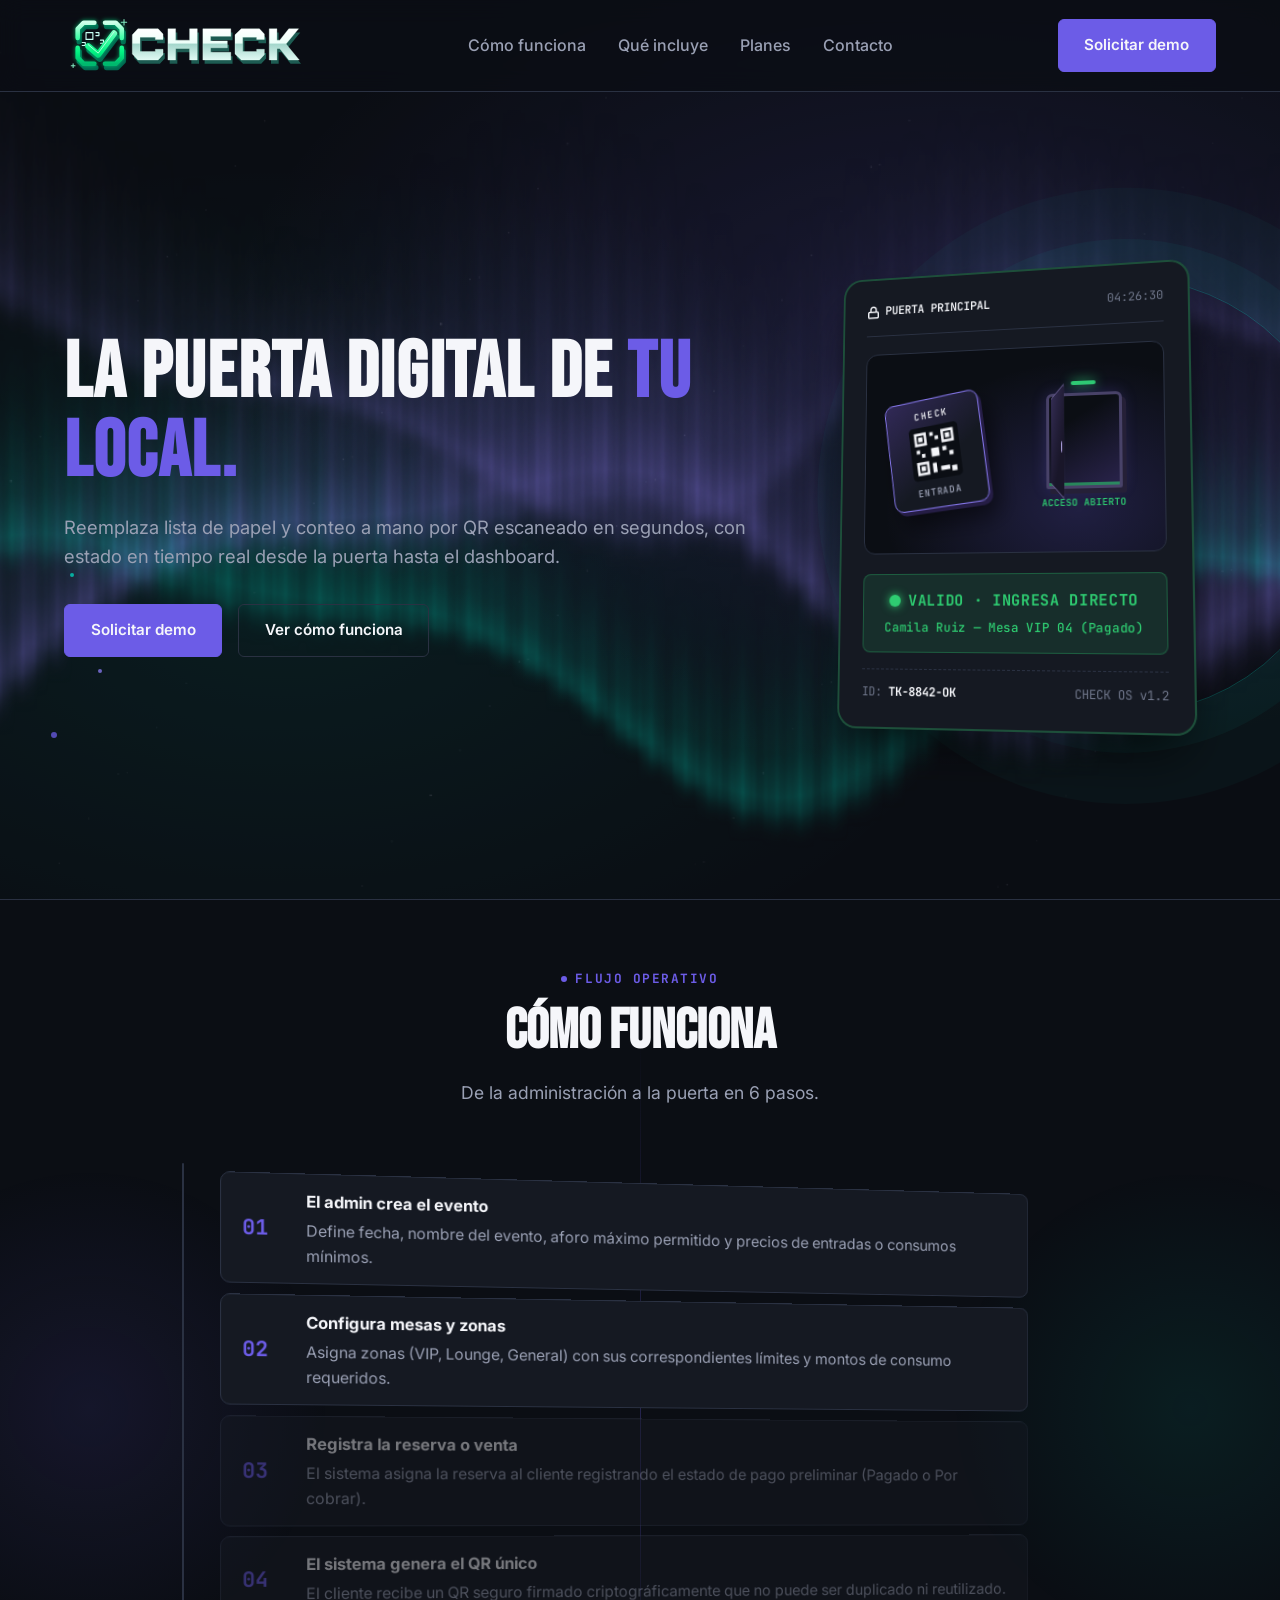
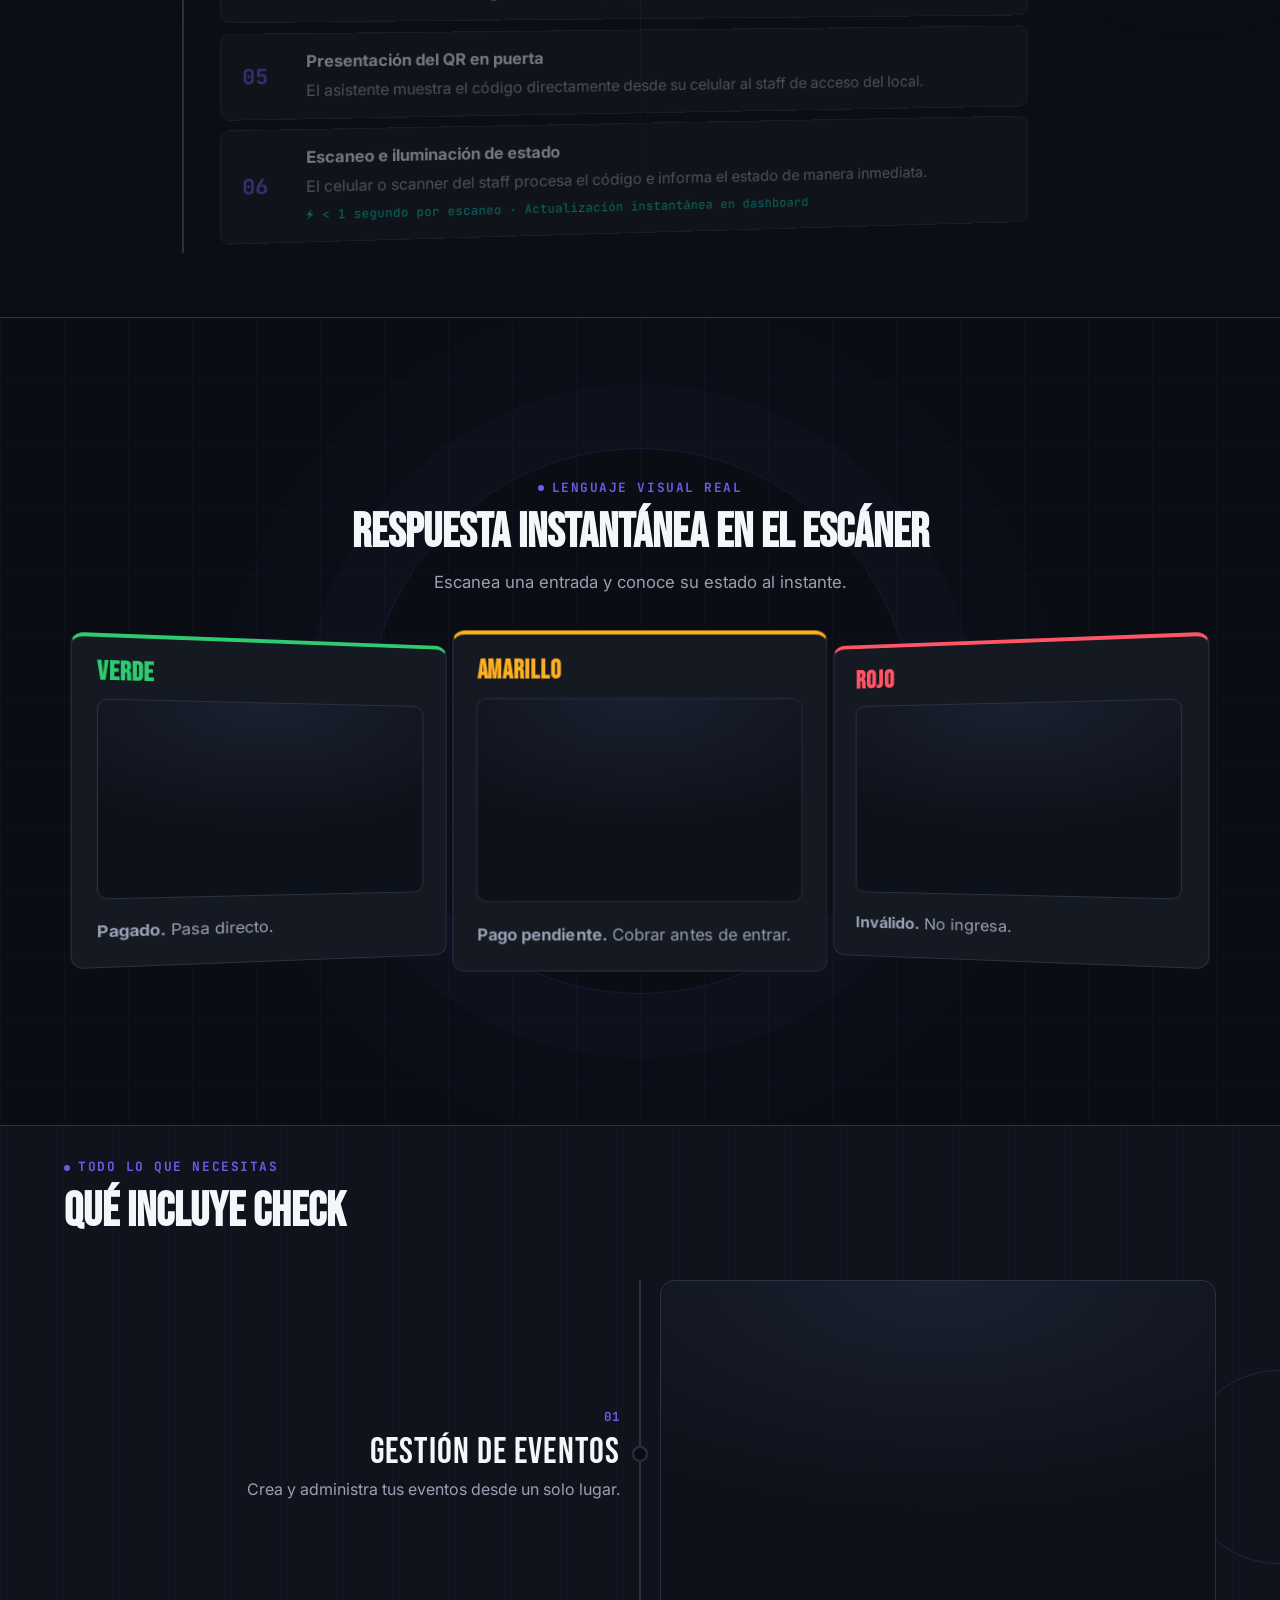
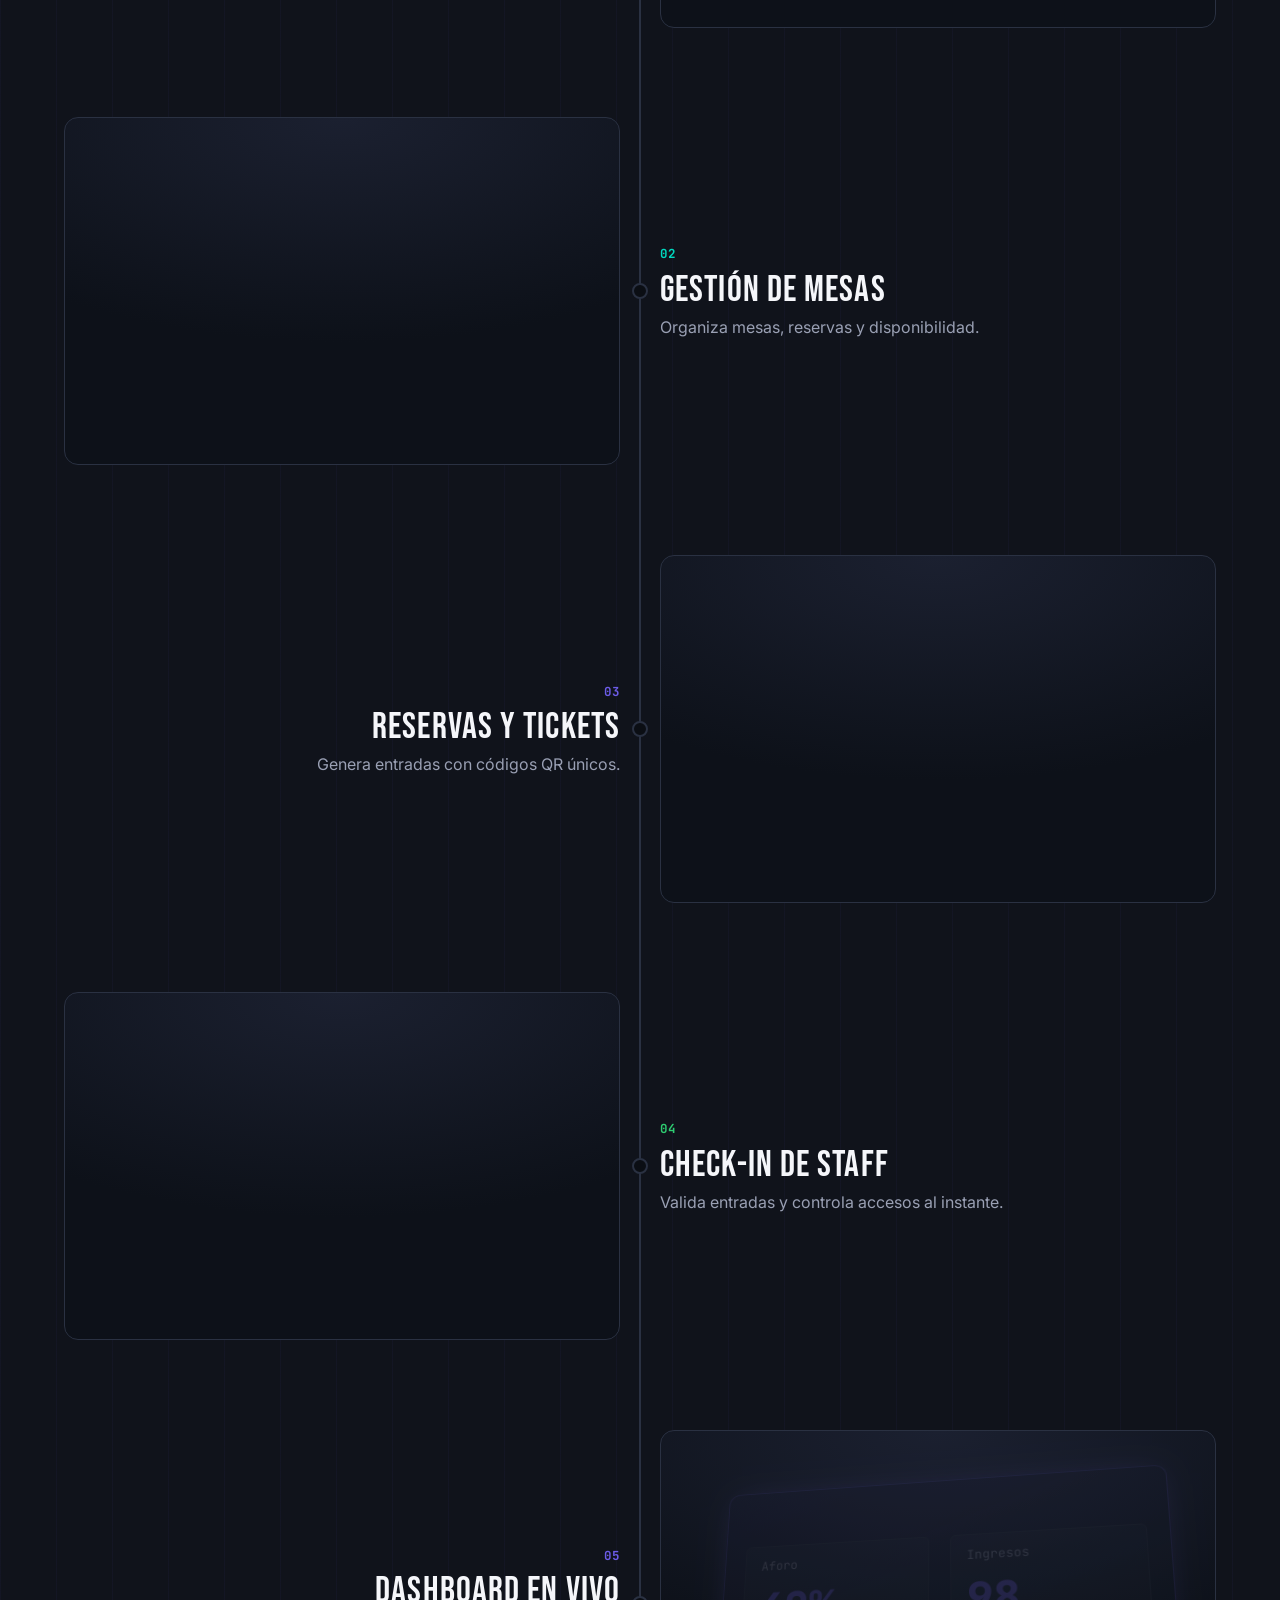
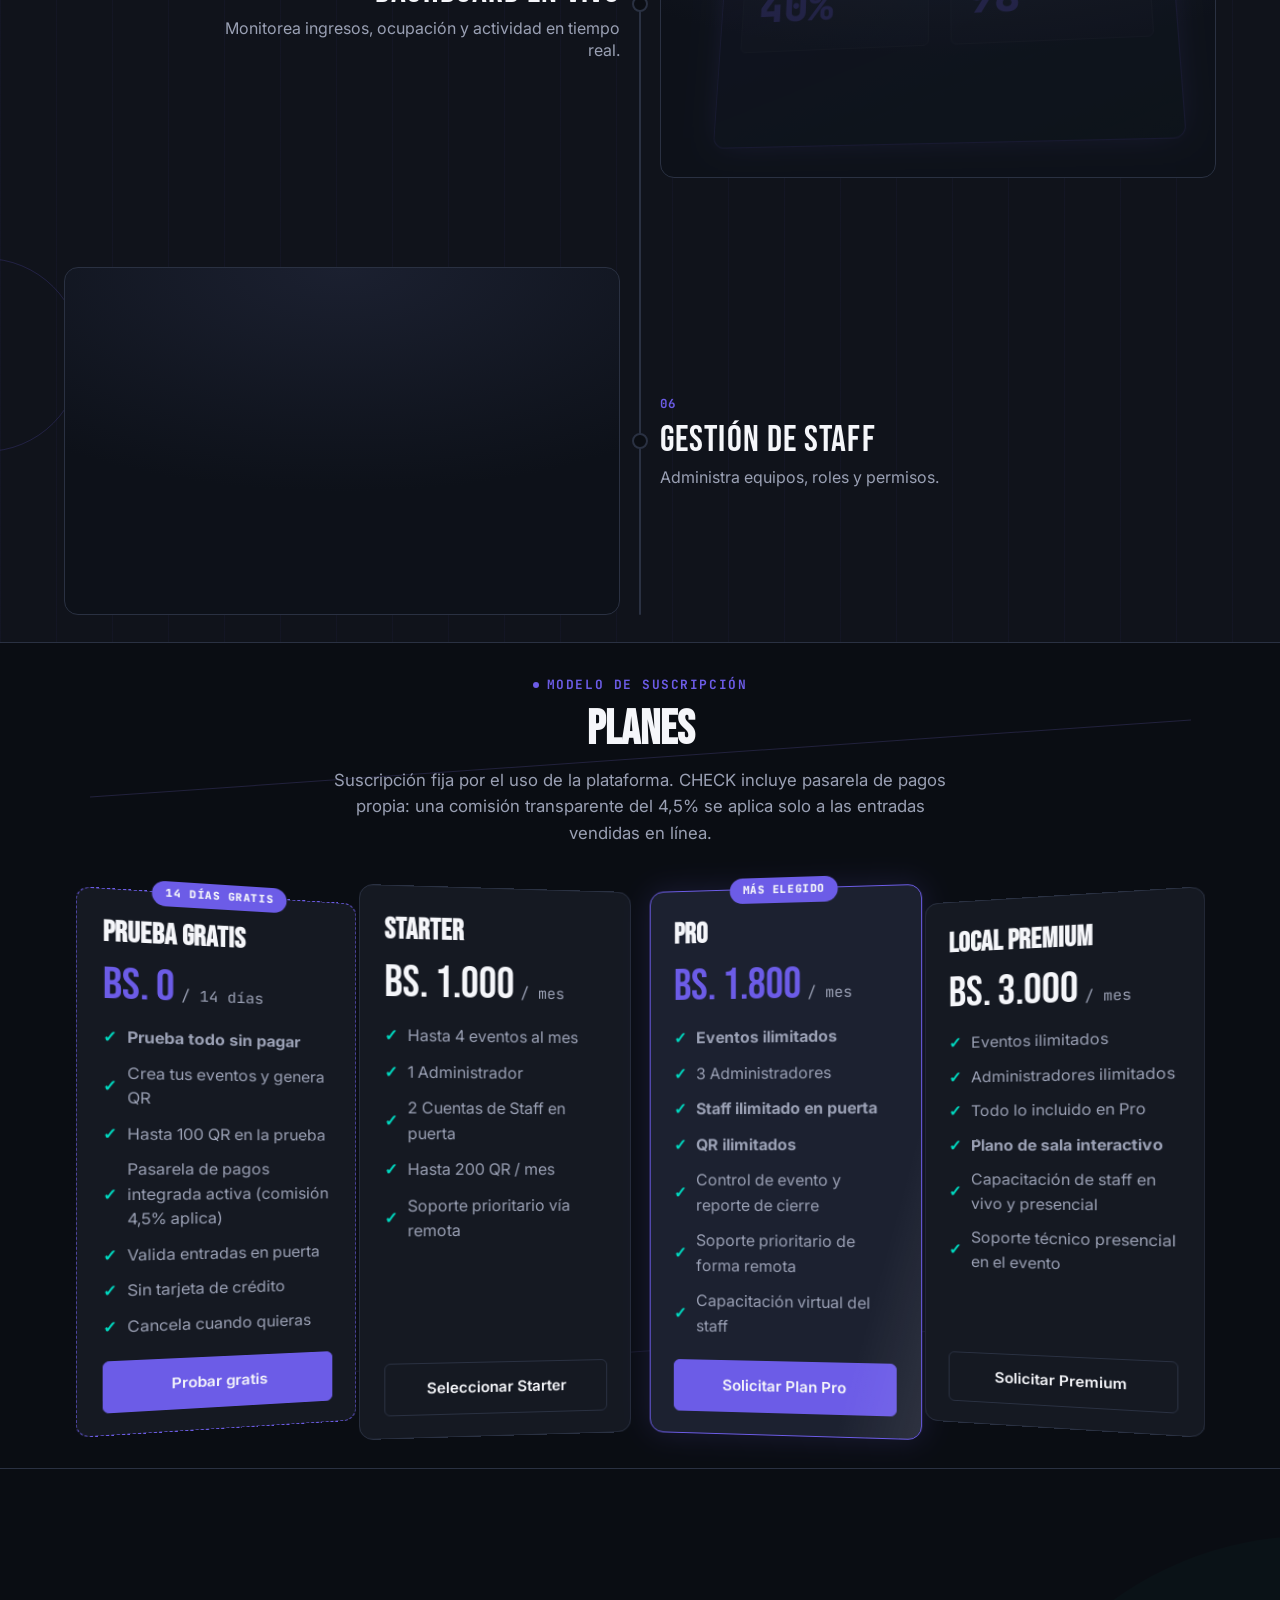
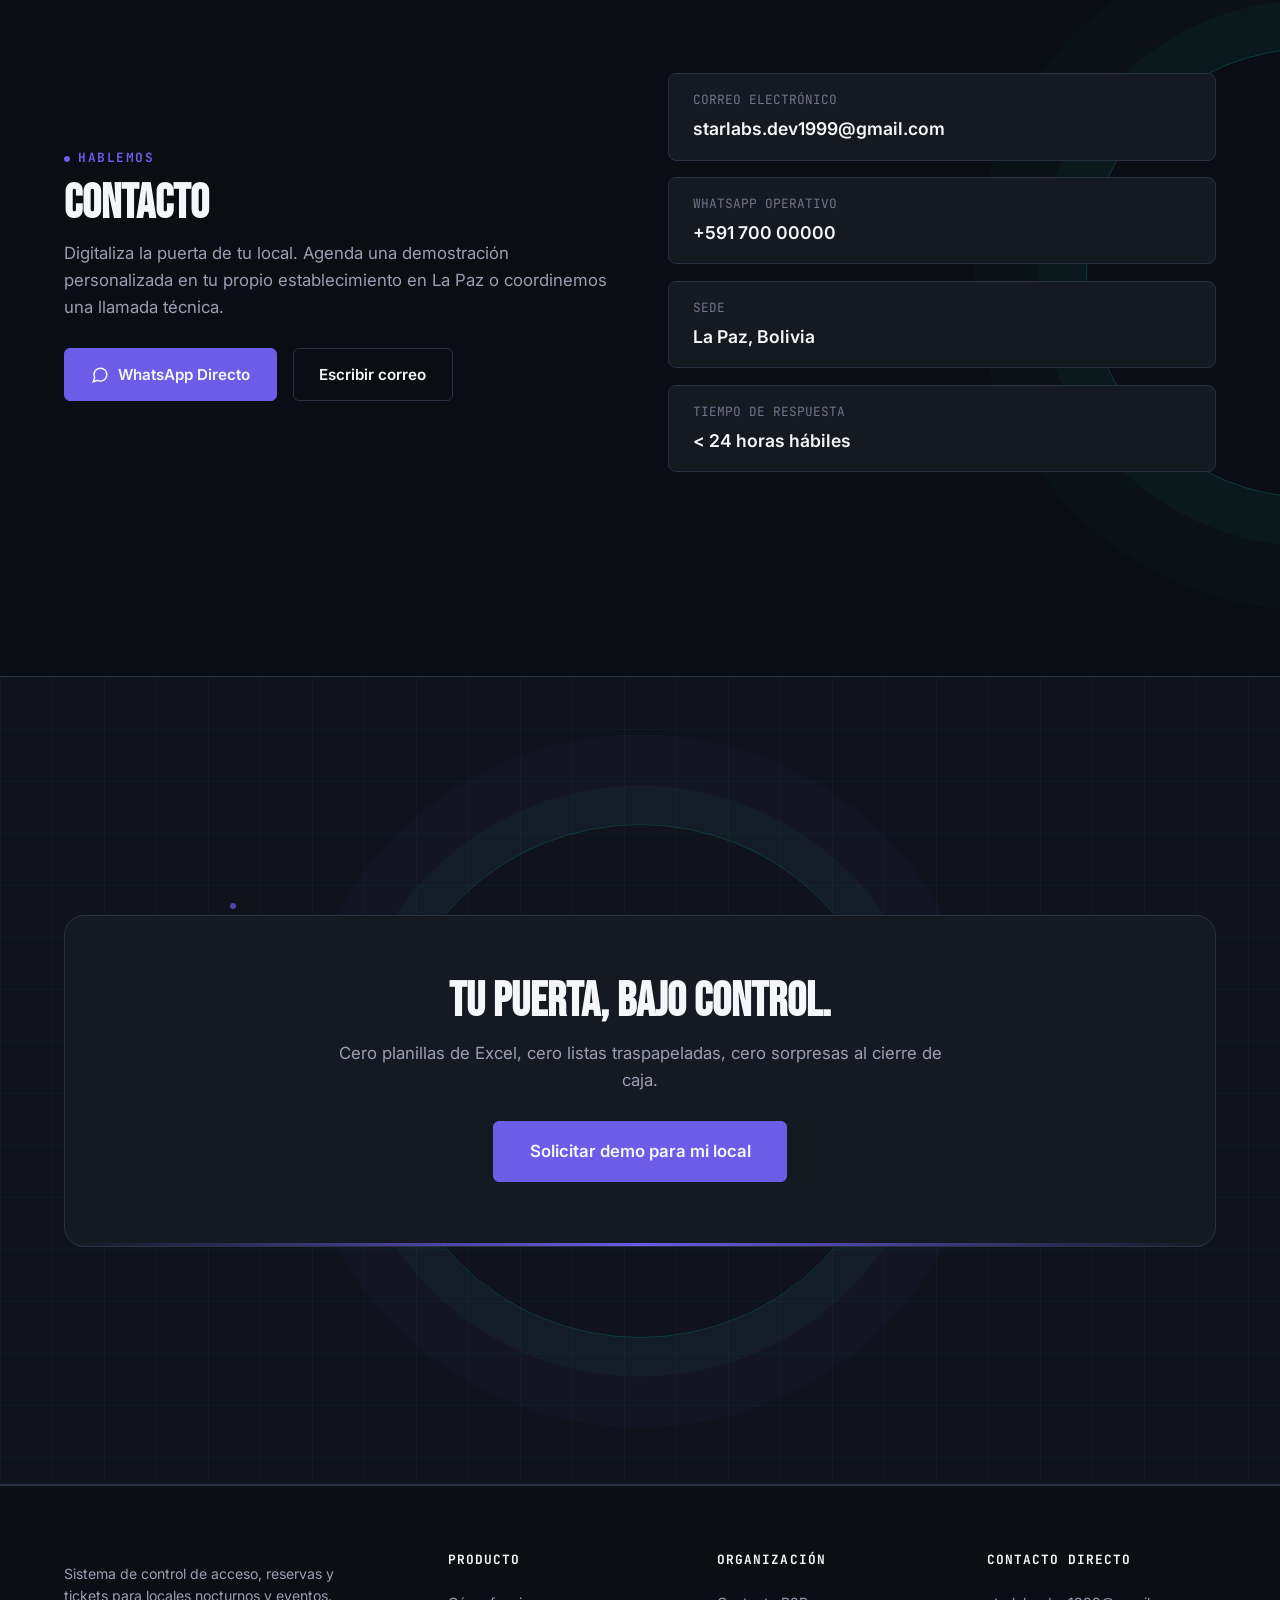
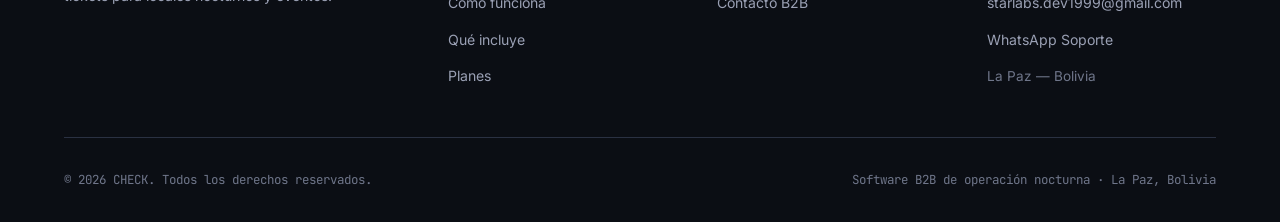
==== commit 32e33072: "feat(website): zigzag obligatorio en escritorio y columna en móvil - Escritorio: texto y escena de c" ====
--- a/website/index.html
+++ b/website/index.html
@@ -271,12 +271,13 @@
             <ol class="journey">
 
                 <!-- 1. Eventos -->
-                <li class="station" data-station="eventos" style="--accent: var(--primary);">
+                <li class="station station--text-left" data-station="eventos" style="--accent: var(--primary);">
                     <span class="station-node" aria-hidden="true"></span>
-                    <div class="station-body">
+                    <div class="station-text">
                         <span class="station-num">01</span>
                         <h3 class="station-title">Gestión de eventos</h3>
                         <p class="station-line">Crea y administra tus eventos desde un solo lugar.</p>
+                        </div>
                         <div class="mx mx-cal" aria-hidden="true">
                             <div class="stage3d">
                                 <div class="cal3d">
@@ -293,16 +294,16 @@
                                 <span class="badge j" style="--d: 1400ms;">✓ Evento creado</span>
                             </div>
                         </div>
-                    </div>
-                </li>
+                    </li>
 
                 <!-- 2. Mesas -->
-                <li class="station" data-station="mesas" style="--accent: var(--active);">
+                <li class="station station--text-right" data-station="mesas" style="--accent: var(--active);">
                     <span class="station-node" aria-hidden="true"></span>
-                    <div class="station-body">
+                    <div class="station-text">
                         <span class="station-num">02</span>
                         <h3 class="station-title">Gestión de mesas</h3>
                         <p class="station-line">Organiza mesas, reservas y disponibilidad.</p>
+                        </div>
                         <div class="mx mx-iso" aria-hidden="true">
                             <div class="stage3d">
                                 <div class="floor">
@@ -318,16 +319,16 @@
                                 <span class="badge j" style="--d: 1400ms;">Mesa 04 · ocupada</span>
                             </div>
                         </div>
-                    </div>
-                </li>
+                    </li>
 
                 <!-- 3. Reservas y tickets -->
-                <li class="station" data-station="tickets" style="--accent: var(--primary);">
+                <li class="station station--text-left" data-station="tickets" style="--accent: var(--primary);">
                     <span class="station-node" aria-hidden="true"></span>
-                    <div class="station-body">
+                    <div class="station-text">
                         <span class="station-num">03</span>
                         <h3 class="station-title">Reservas y tickets</h3>
                         <p class="station-line">Genera entradas con códigos QR únicos.</p>
+                        </div>
                         <div class="mx mx-tk" aria-hidden="true">
                             <div class="stage3d">
                                 <div class="req j" style="--d: 120ms;"><span>Solicitud de reserva</span><span class="prog"><i></i></span></div>
@@ -337,16 +338,16 @@
                                 <span class="badge j" style="--d: 1400ms;">3 tickets emitidos</span>
                             </div>
                         </div>
-                    </div>
-                </li>
+                    </li>
 
                 <!-- 4. Check-in de staff -->
-                <li class="station" data-station="checkin" style="--accent: var(--success);">
+                <li class="station station--text-right" data-station="checkin" style="--accent: var(--success);">
                     <span class="station-node" aria-hidden="true"></span>
-                    <div class="station-body">
+                    <div class="station-text">
                         <span class="station-num">04</span>
                         <h3 class="station-title">Check-in de staff</h3>
                         <p class="station-line">Valida entradas y controla accesos al instante.</p>
+                        </div>
                         <div class="mx mx-scan" aria-hidden="true">
                             <div class="stage3d">
                                 <div class="phone3d j">
@@ -359,16 +360,16 @@
                                 <div class="counter j" style="--d: 1300ms;"><small>Ingresos</small><b class="count" data-from="120" data-to="128">128</b></div>
                             </div>
                         </div>
-                    </div>
-                </li>
+                    </li>
 
                 <!-- 5. Dashboard -->
-                <li class="station" data-station="dashboard" style="--accent: var(--primary);">
+                <li class="station station--text-left" data-station="dashboard" style="--accent: var(--primary);">
                     <span class="station-node" aria-hidden="true"></span>
-                    <div class="station-body">
+                    <div class="station-text">
                         <span class="station-num">05</span>
                         <h3 class="station-title">Dashboard en vivo</h3>
                         <p class="station-line">Monitorea ingresos, ocupación y actividad en tiempo real.</p>
+                        </div>
                         <div class="mx mx-dash" aria-hidden="true">
                             <div class="stage3d">
                                 <div class="holo">
@@ -384,16 +385,16 @@
                                 </div>
                             </div>
                         </div>
-                    </div>
-                </li>
+                    </li>
 
                 <!-- 6. Staff -->
-                <li class="station" data-station="staff" style="--accent: var(--primary);">
+                <li class="station station--text-right" data-station="staff" style="--accent: var(--primary);">
                     <span class="station-node" aria-hidden="true"></span>
-                    <div class="station-body">
+                    <div class="station-text">
                         <span class="station-num">06</span>
                         <h3 class="station-title">Gestión de staff</h3>
                         <p class="station-line">Administra equipos, roles y permisos.</p>
+                        </div>
                         <div class="mx mx-staff" aria-hidden="true">
                             <div class="stage3d">
                                 <svg class="links" viewBox="0 0 100 100" preserveAspectRatio="none">
@@ -408,8 +409,7 @@
                                 <span class="badge j" style="--d: 1400ms;">Permisos asignados</span>
                             </div>
                         </div>
-                    </div>
-                </li>
+                    </li>
             </ol>
             </div>
         </div>
--- a/website/css/styles.css
+++ b/website/css/styles.css
@@ -2056,10 +2056,10 @@
     gap: clamp(3.5rem, 10vh, 6.5rem);
 }
 
-.station { position: relative; display: grid; grid-template-columns: 30px minmax(0, 1fr); }
+.station { position: relative; display: grid; grid-template-columns: 30px minmax(0, 1fr); row-gap: 0.4rem; }
 
 .station-node {
-    grid-column: 1; grid-row: 1;
+    grid-column: 1; grid-row: 1 / span 2;
     justify-self: center; align-self: start; margin-top: 0.5rem;
     width: 16px; height: 16px; border-radius: 50%;
     background: var(--bg); border: 2px solid var(--line);
@@ -2072,11 +2072,13 @@
     box-shadow: 0 0 16px var(--accent);
 }
 
-.station-body {
+.station-text {
     grid-column: 2; grid-row: 1;
     min-width: 0; padding-left: 16px;
     display: flex; flex-direction: column; gap: 0.45rem;
 }
+/* En móvil la escena va bajo el texto, alineada con él */
+.station > .mx { grid-column: 2; grid-row: 2; width: auto; justify-self: stretch; margin: 0.4rem 0 0 16px; }
 .station-num {
     font-family: var(--font-mono); font-size: 0.78rem; font-weight: 700;
     letter-spacing: 0.08em; color: var(--accent);
@@ -2363,13 +2365,24 @@
     .station .mx { aspect-ratio: 4 / 3; }
 }
 
-/* Escritorio: línea central, estaciones alternadas a izquierda y derecha */
+/* Escritorio: zigzag obligatorio. Línea central; el texto y la escena de cada
+   estación van a lados opuestos, y se alternan de una estación a la siguiente:
+   impares = texto a la izquierda y escena a la derecha; pares = al revés. */
 @media (min-width: 901px) {
     .journey-track, .journey-energy { left: calc(50% - 1px); }
-    .station { grid-template-columns: minmax(0, 1fr) 40px minmax(0, 1fr); }
-    .station-node { grid-column: 2; }
-    .station-body { grid-column: 1; grid-row: 1; padding-left: 0; justify-self: end; width: 100%; max-width: 540px; text-align: right; align-items: flex-end; }
-    .station:nth-child(even) .station-body { grid-column: 3; justify-self: start; text-align: left; align-items: flex-start; }
+    .station { grid-template-columns: minmax(0, 1fr) 40px minmax(0, 1fr); align-items: center; row-gap: 0; }
+    .station-node { grid-column: 2; grid-row: 1; align-self: center; margin-top: 0; }
+
+    .station-text {
+        grid-column: 1; grid-row: 1;
+        width: 100%; max-width: 420px; padding-left: 0;
+        justify-self: end; text-align: right; align-items: flex-end;
+    }
+    .station > .mx { grid-column: 3; grid-row: 1; margin: 0; justify-self: stretch; }
+
+    .station--text-right .station-text { grid-column: 3; justify-self: start; text-align: left; align-items: flex-start; }
+    .station--text-right > .mx { grid-column: 1; }
+
     .station .mx { aspect-ratio: 16 / 10; }
 }
 
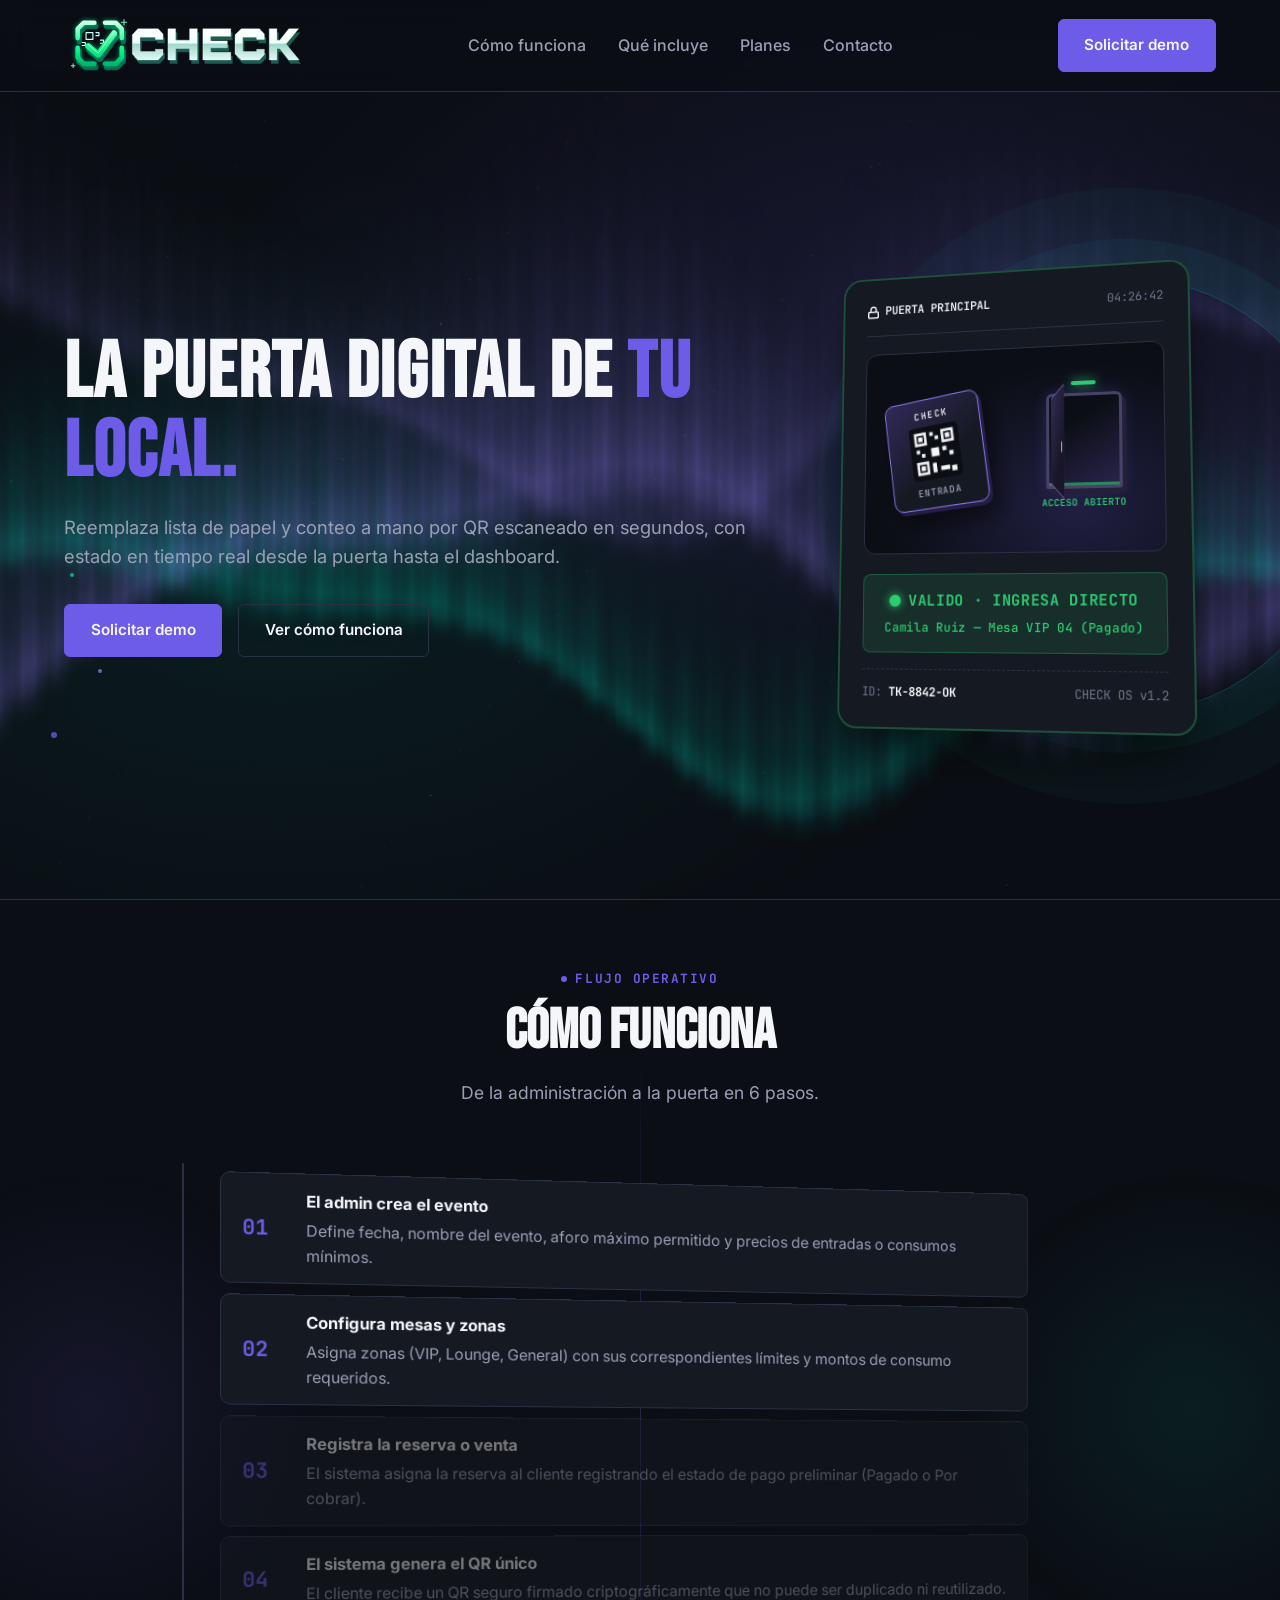
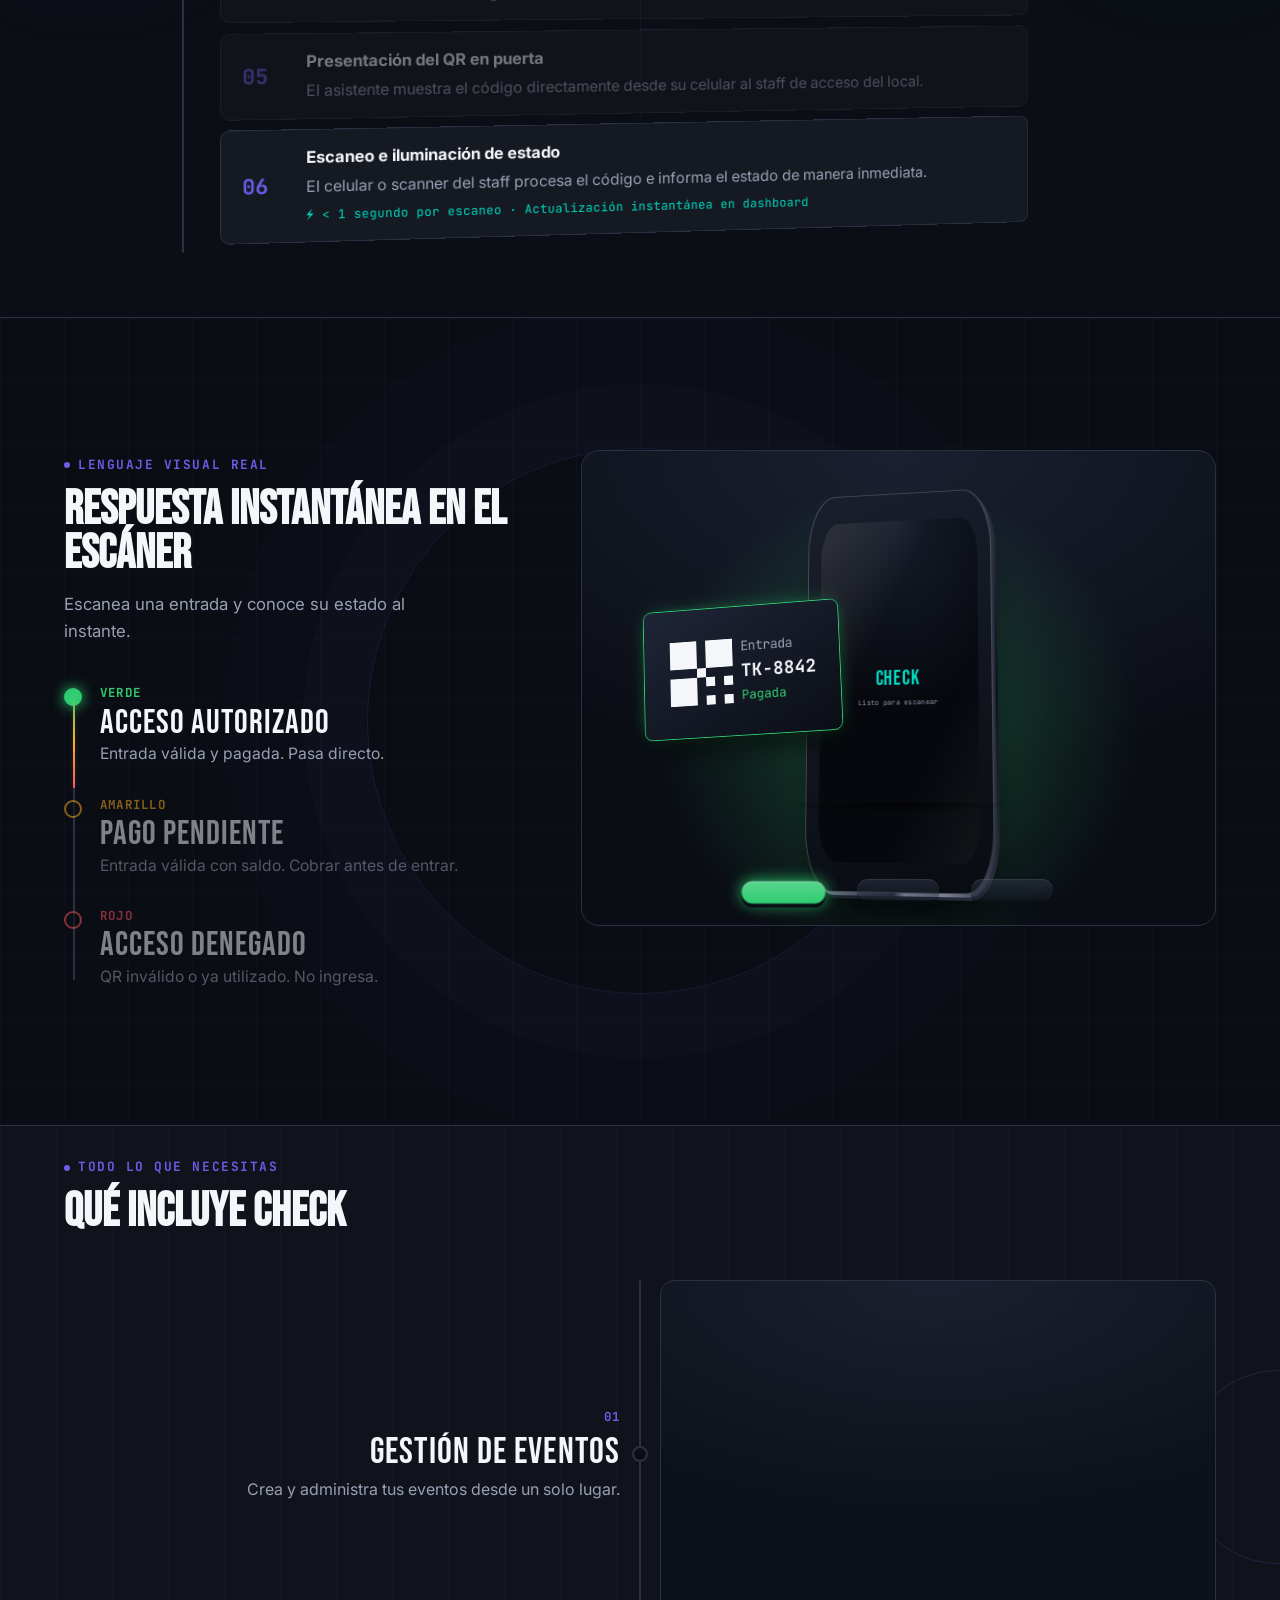
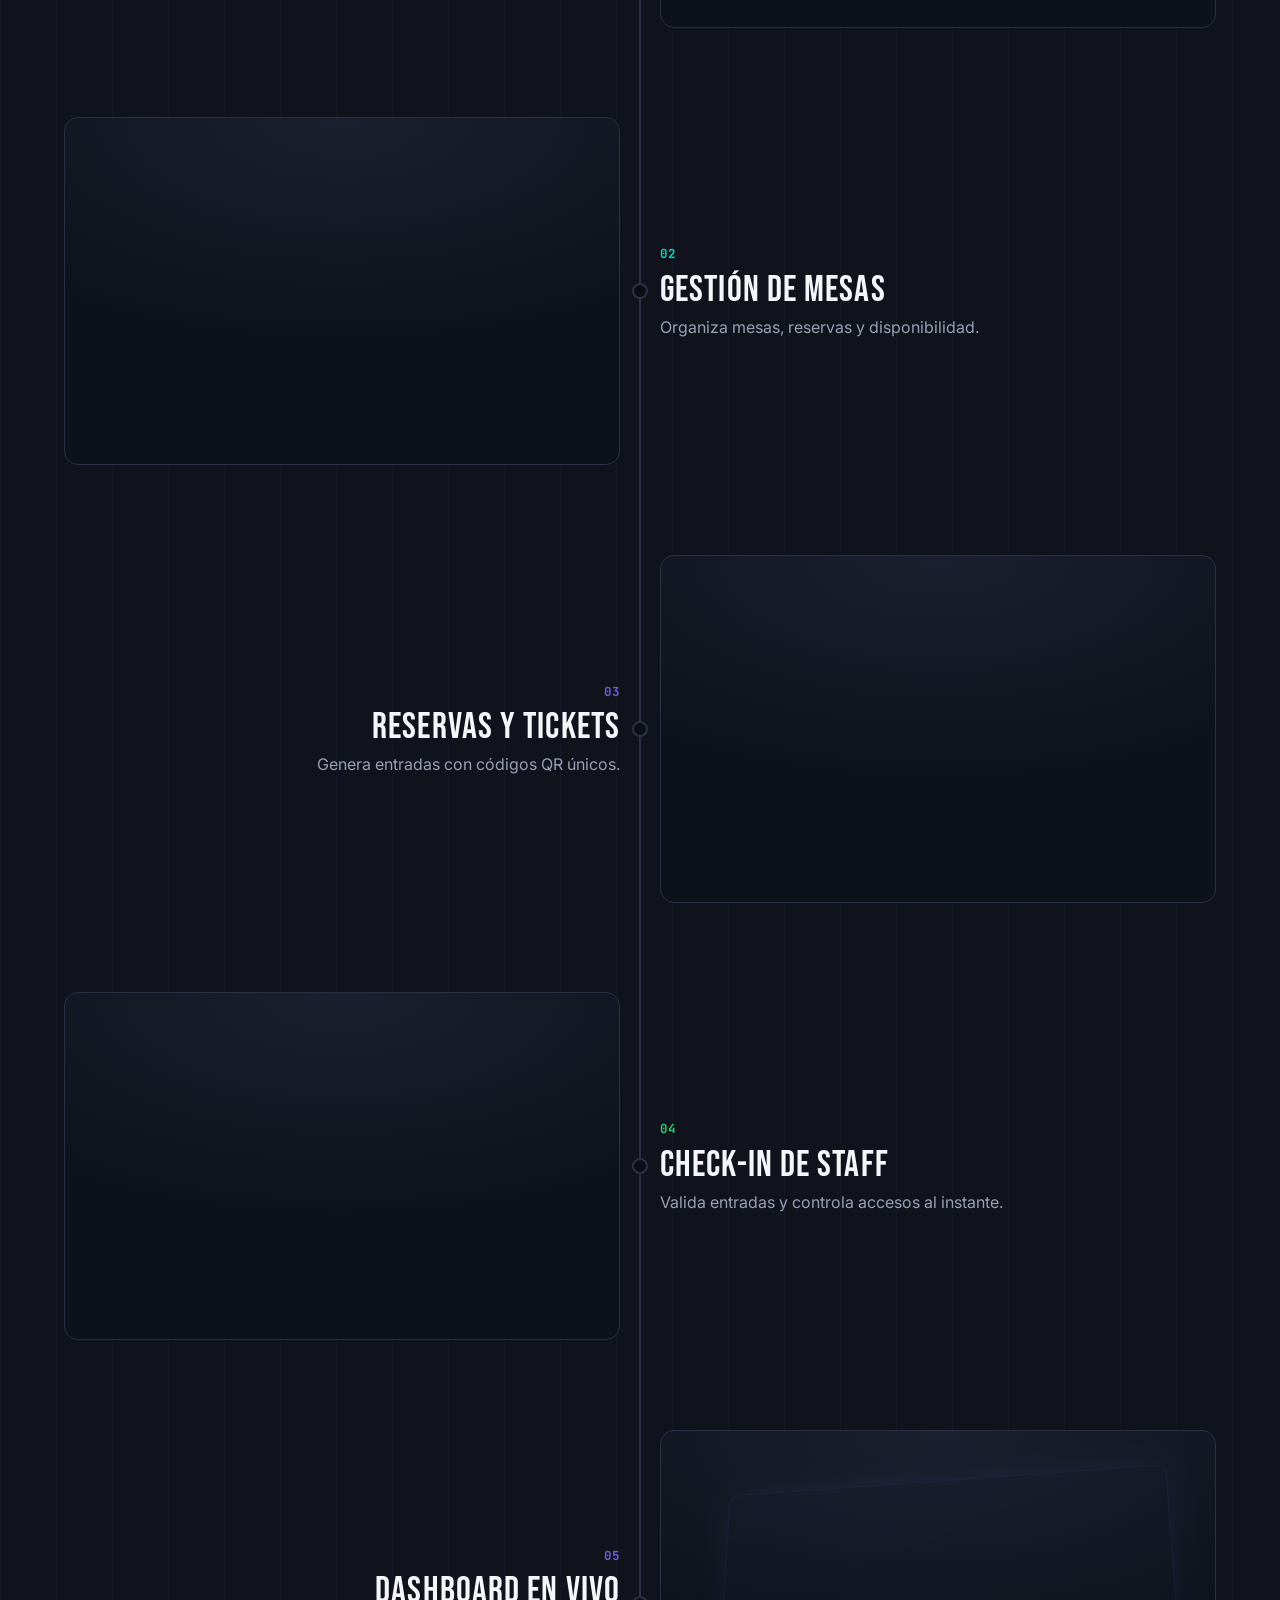
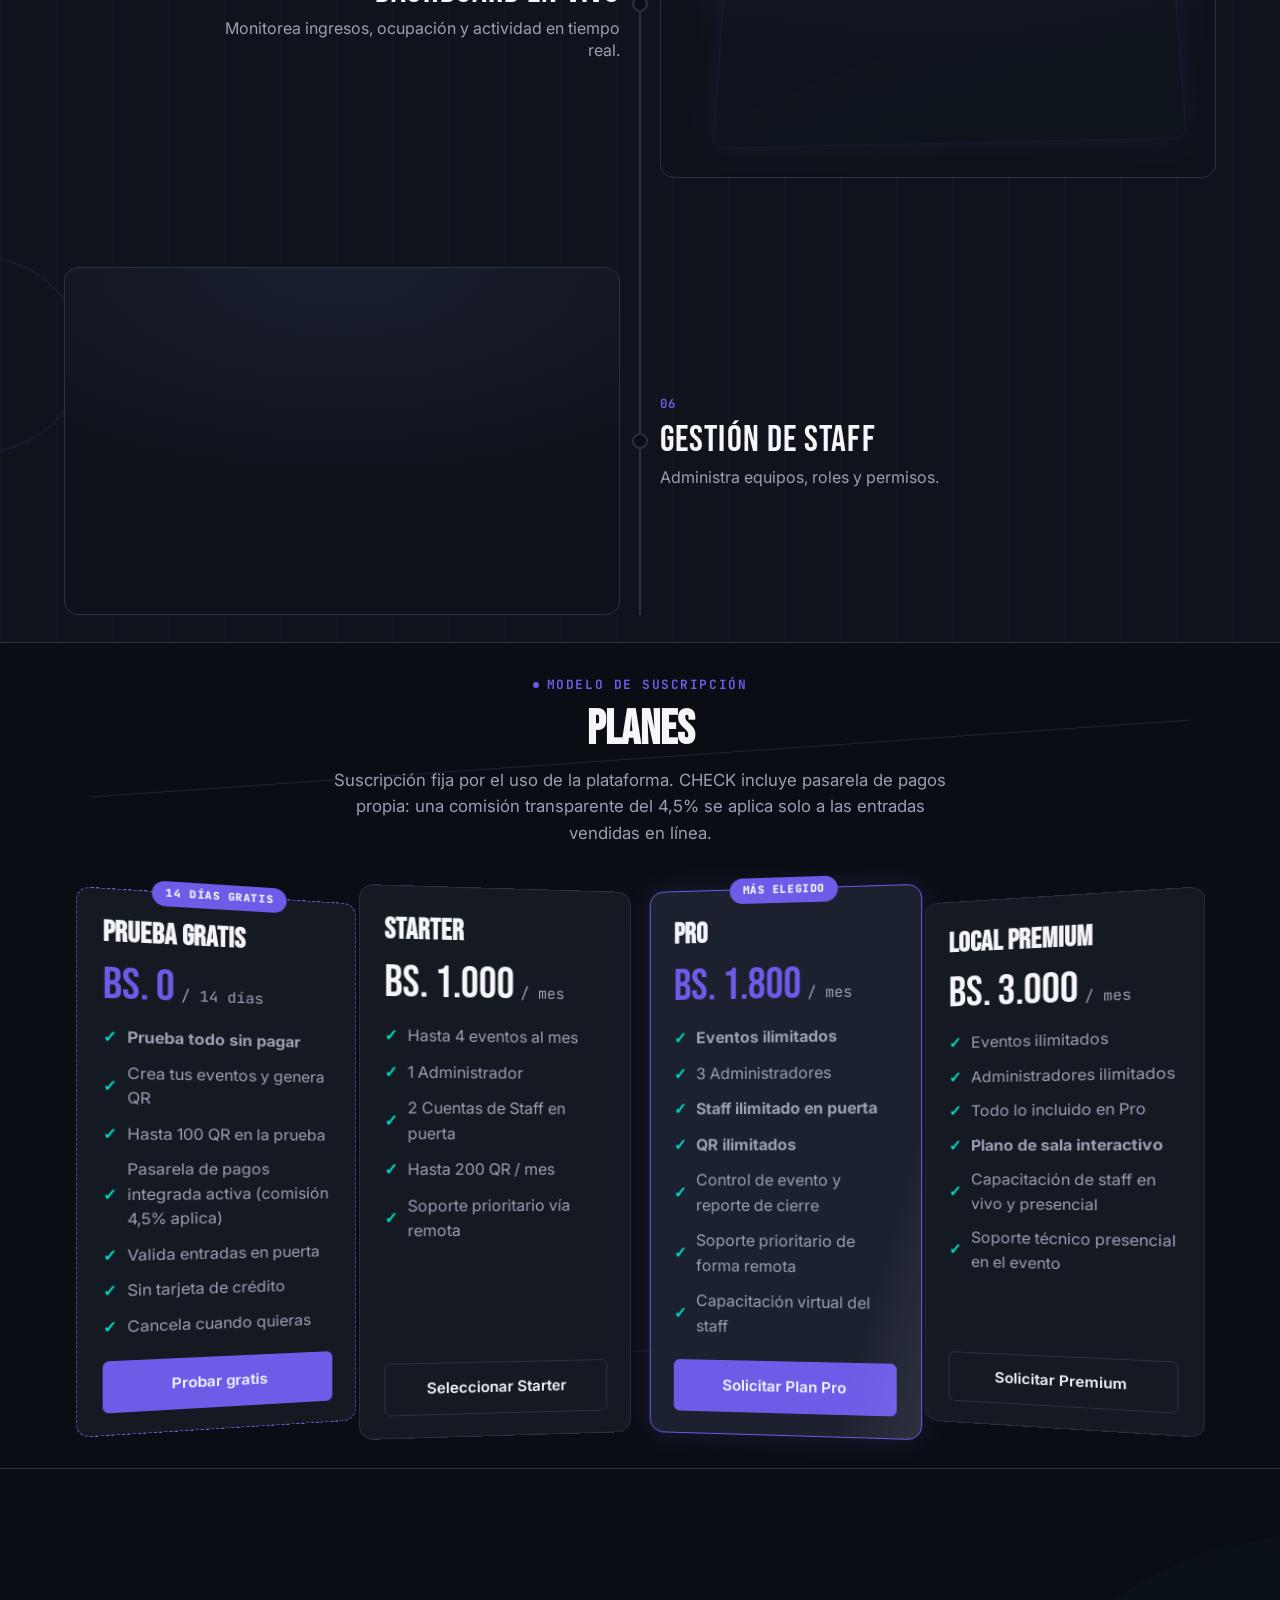
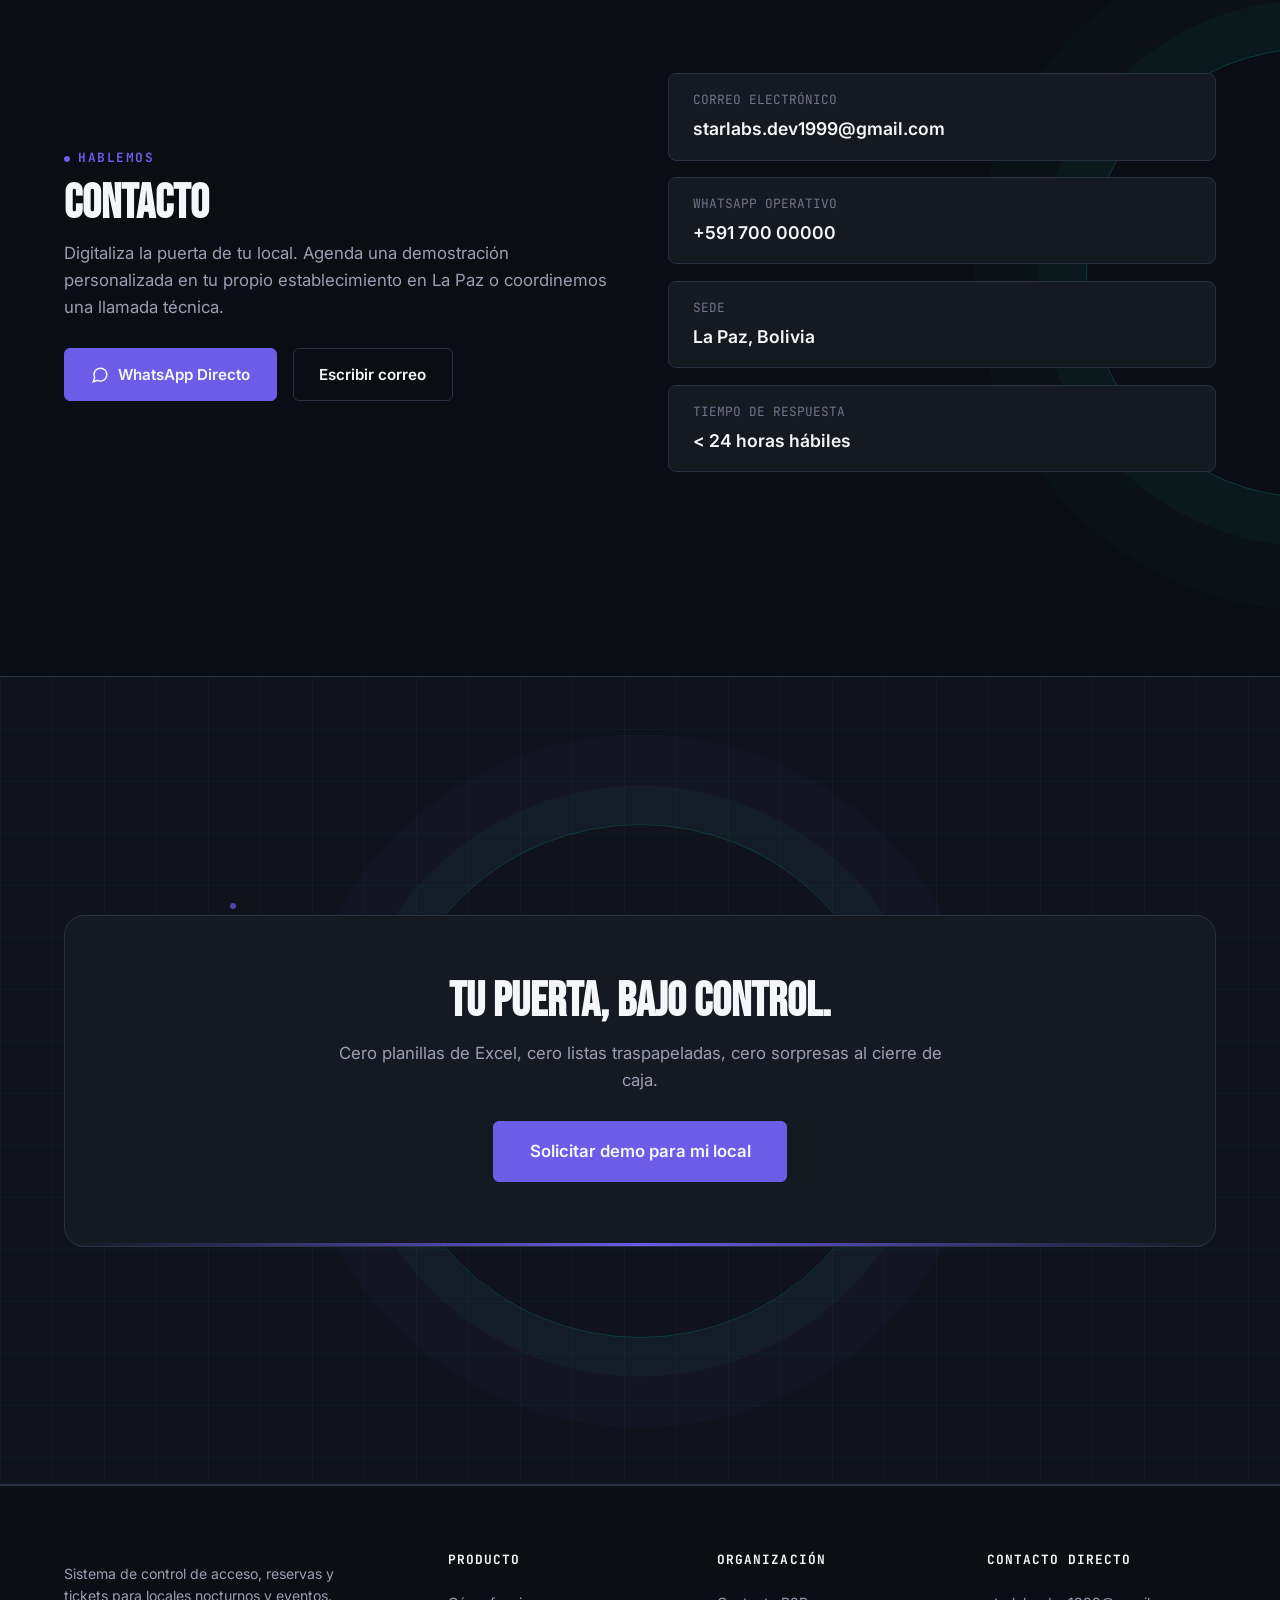
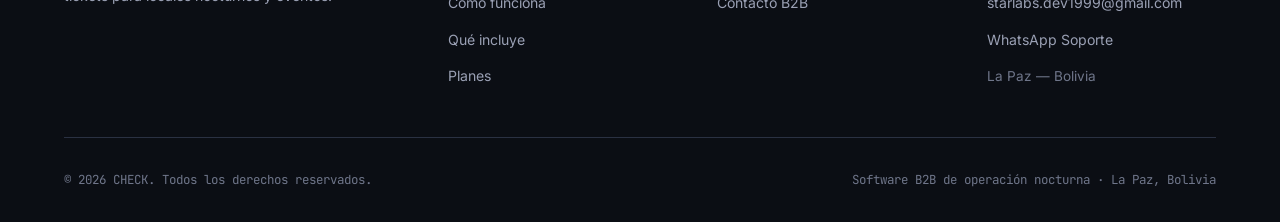
==== commit 314bd289: "feat(website): escenario 3D del escáner en Lenguaje visual - Escenario CSS 3D con un teléfono de gro" ====
--- a/website/index.html
+++ b/website/index.html
@@ -182,78 +182,52 @@
     </section>
 
     <!-- 6. Estados en la puerta -->
-    <!-- 6. Lenguaje visual: escenas animadas por estado -->
+    <!-- 6. Lenguaje visual: escenario 3D del escáner -->
     <section class="section" id="estados">
-        <div class="container">
-            <div class="reveal section-head">
+        <div class="container est">
+            <header class="est-head reveal">
                 <div class="kicker" style="justify-content: center;">LENGUAJE VISUAL REAL</div>
                 <h2 class="section-title">Respuesta instantánea en el escáner</h2>
-                <p class="section-desc" style="margin: 0 auto;">Escanea una entrada y conoce su estado al instante.</p>
-            </div>
-
-            <div class="states-grid">
-                <article class="state-card scene-card verde reveal" data-scene="verde" style="--accent: var(--success);">
-                    <h3 class="state-title" style="color:var(--success);">VERDE</h3>
-                    <div class="scene" aria-hidden="true">
-                        <div class="scene-stage">
-                            <div class="sc ticket anim" style="--d: 120ms;">
-                                <svg class="qr" viewBox="0 0 7 7" shape-rendering="crispEdges" aria-hidden="true"><path fill="currentColor" d="M0 0h3v3H0zM4 0h3v3H4zM0 4h3v3H0zM1 1h1v1H1zM5 1h1v1H5zM1 5h1v1H1zM4 4h1v1H4zM6 4h1v1H6zM4 6h1v1H4zM6 6h1v1H6zM3 3h1v1H3z"/></svg>
-                                <span class="ticket-id">TK-8842</span>
-                            </div>
-                            <div class="sc scanner anim" style="--d: 420ms;"><span class="lens"></span><span class="beam" style="--d: 800ms;"></span></div>
-                            <div class="sc roles">
-                                <div class="role anim" style="--d: 1000ms;"><span class="r-name">Portero</span><span class="perm on" style="--d: 1250ms;">Ingreso</span><b class="mark anim" style="--d: 1450ms;">✓</b></div>
-                                <div class="role anim" style="--d: 1100ms;"><span class="r-name">Cajero</span><span class="perm">Cobro</span></div>
-                                <div class="role anim" style="--d: 1200ms;"><span class="r-name">RRPP</span><span class="perm">Lista</span></div>
-                            </div>
-                            <div class="sc result anim" style="--d: 1650ms;">Entrada válida. Acceso autorizado</div>
-                        </div>
-                    </div>
-                    <p class="state-desc"><strong>Pagado.</strong> Pasa directo.</p>
-                </article>
-
-                <article class="state-card scene-card amarillo reveal" data-scene="amarillo" style="--accent: var(--warning);">
-                    <h3 class="state-title" style="color:var(--warning);">AMARILLO</h3>
-                    <div class="scene" aria-hidden="true">
-                        <div class="scene-stage">
-                            <div class="sc ticket anim" style="--d: 120ms;">
-                                <svg class="qr" viewBox="0 0 7 7" shape-rendering="crispEdges" aria-hidden="true"><path fill="currentColor" d="M0 0h3v3H0zM4 0h3v3H4zM0 4h3v3H0zM1 1h1v1H1zM5 1h1v1H5zM1 5h1v1H1zM4 4h1v1H4zM6 4h1v1H6zM4 6h1v1H4zM6 6h1v1H6zM3 3h1v1H3z"/></svg>
-                                <span class="ticket-id">TK-3109</span>
-                                <span class="chip anim" style="--d: 700ms;">Saldo Bs 100</span>
-                            </div>
-                            <div class="sc scanner anim" style="--d: 420ms;"><span class="lens"></span><span class="beam" style="--d: 800ms;"></span></div>
-                            <div class="sc roles">
-                                <div class="role anim" style="--d: 1000ms;"><span class="r-name">Portero</span><span class="perm">Ingreso</span></div>
-                                <div class="role anim" style="--d: 1100ms;"><span class="r-name">Cajero</span><span class="perm on" style="--d: 1250ms;">Cobro</span><b class="mark anim" style="--d: 1450ms;">✓</b></div>
-                                <div class="role anim" style="--d: 1200ms;"><span class="r-name">RRPP</span><span class="perm">Lista</span></div>
-                            </div>
-                            <div class="sc result anim" style="--d: 1650ms;">Saldo pendiente. Cobrar en puerta</div>
-                        </div>
-                    </div>
-                    <p class="state-desc"><strong>Pago pendiente.</strong> Cobrar antes de entrar.</p>
-                </article>
-
-                <article class="state-card scene-card rojo reveal" data-scene="rojo" style="--accent: var(--error);">
-                    <h3 class="state-title" style="color:var(--error);">ROJO</h3>
-                    <div class="scene" aria-hidden="true">
-                        <div class="scene-stage">
-                            <div class="sc ticket anim" style="--d: 120ms;">
-                                <svg class="qr" viewBox="0 0 7 7" shape-rendering="crispEdges" aria-hidden="true"><path fill="currentColor" d="M0 0h3v3H0zM4 0h3v3H4zM0 4h3v3H0zM1 1h1v1H1zM5 1h1v1H5zM1 5h1v1H1zM4 4h1v1H4zM6 4h1v1H6zM4 6h1v1H4zM6 6h1v1H6zM3 3h1v1H3z"/></svg>
-                                <span class="ticket-id">TK-0021</span>
-                                <span class="stamp anim" style="--d: 700ms;">USADO</span>
-                            </div>
-                            <div class="sc scanner anim" style="--d: 420ms;"><span class="lens"></span><span class="beam" style="--d: 800ms;"></span></div>
-                            <div class="sc roles">
-                                <div class="role anim" style="--d: 1000ms;"><span class="r-name">Portero</span><span class="perm on" style="--d: 1250ms;">Ingreso</span><b class="mark no anim" style="--d: 1450ms;">✕</b></div>
-                                <div class="role anim" style="--d: 1100ms;"><span class="r-name">Cajero</span><span class="perm">Cobro</span></div>
-                                <div class="role anim" style="--d: 1200ms;"><span class="r-name">RRPP</span><span class="perm">Lista</span></div>
-                            </div>
-                            <div class="sc result anim" style="--d: 1650ms;">QR inválido. No ingresa</div>
-                        </div>
-                    </div>
-                    <p class="state-desc"><strong>Inválido.</strong> No ingresa.</p>
-                </article>
-            </div>
+                <p class="est-lead">Escanea una entrada y conoce su estado al instante.</p>
+            </header>
+
+            <div class="est-stage-wrap">
+                <div class="stage" id="estStage" data-state="verde" data-phase="idle" aria-hidden="true">
+                    <div class="amb"></div>
+                    <div class="scene3d">
+                        <div class="floor"></div>
+                        <div class="rings"><i></i><i></i><i></i></div>
+                        <div class="phone">
+                            <div class="ph ph-back"></div>
+                            <div class="ph ph-mid"></div>
+                            <div class="ph ph-face">
+                                <div class="scr">
+                                    <div class="scr-idle"><b>CHECK</b><small>Listo para escanear</small></div>
+                                    <div class="scr-proc"><span class="pbar"><i></i></span><small>Procesando entrada</small></div>
+                                    <div class="scr-res s-verde"><b>Acceso autorizado</b><small>Pasa directo</small></div>
+                                    <div class="scr-res s-amarillo"><b>Pago pendiente</b><small>Cobrar en puerta</small></div>
+                                    <div class="scr-res s-rojo"><b>Acceso denegado</b><small>No ingresa</small></div>
+                                </div>
+                            </div>
+                        </div>
+                        <div class="tk tk-verde"><div class="tk-body"><svg class="qr" viewBox="0 0 7 7" shape-rendering="crispEdges" aria-hidden="true"><path fill="currentColor" d="M0 0h3v3H0zM4 0h3v3H4zM0 4h3v3H0zM1 1h1v1H1zM5 1h1v1H5zM1 5h1v1H1zM4 4h1v1H4zM6 4h1v1H6zM4 6h1v1H4zM6 6h1v1H6zM3 3h1v1H3z"/></svg><div class="tk-txt"><small>Entrada</small><b>TK-8842</b><em>Pagada</em></div></div><i class="beam"></i></div>
+                        <div class="tk tk-amarillo"><div class="tk-body"><svg class="qr" viewBox="0 0 7 7" shape-rendering="crispEdges" aria-hidden="true"><path fill="currentColor" d="M0 0h3v3H0zM4 0h3v3H4zM0 4h3v3H0zM1 1h1v1H1zM5 1h1v1H5zM1 5h1v1H1zM4 4h1v1H4zM6 4h1v1H6zM4 6h1v1H4zM6 6h1v1H6zM3 3h1v1H3z"/></svg><div class="tk-txt"><small>Entrada</small><b>TK-3109</b><em>Saldo Bs 100</em></div></div><i class="beam"></i></div>
+                        <div class="tk tk-rojo"><div class="tk-body"><svg class="qr" viewBox="0 0 7 7" shape-rendering="crispEdges" aria-hidden="true"><path fill="currentColor" d="M0 0h3v3H0zM4 0h3v3H4zM0 4h3v3H0zM1 1h1v1H1zM5 1h1v1H5zM1 5h1v1H1zM4 4h1v1H4zM6 4h1v1H6zM4 6h1v1H4zM6 6h1v1H6zM3 3h1v1H3z"/></svg><div class="tk-txt"><small>Entrada</small><b>TK-0021</b><em class="stamp">Usado</em></div></div><i class="beam"></i></div>
+                        <div class="sym sym-verde"><svg class="ly" style="transform: translateZ(-4px); color: color-mix(in srgb, var(--s) 40%, #000);" viewBox="0 0 64 64" aria-hidden="true"><g fill="none" stroke="currentColor" stroke-width="7" stroke-linecap="round" stroke-linejoin="round"><path d="M14 33 L27 46 L50 19" /></g></svg><svg class="ly" style="transform: translateZ(-2px); color: var(--s);" viewBox="0 0 64 64" aria-hidden="true"><g fill="none" stroke="currentColor" stroke-width="7" stroke-linecap="round" stroke-linejoin="round"><path d="M14 33 L27 46 L50 19" /></g></svg><svg class="ly" style="transform: translateZ(0px); color: var(--s);" viewBox="0 0 64 64" aria-hidden="true"><g fill="none" stroke="currentColor" stroke-width="7" stroke-linecap="round" stroke-linejoin="round"><path d="M14 33 L27 46 L50 19" /></g></svg><svg class="ly" style="transform: translateZ(2px); color: var(--s);" viewBox="0 0 64 64" aria-hidden="true"><g fill="none" stroke="currentColor" stroke-width="7" stroke-linecap="round" stroke-linejoin="round"><path d="M14 33 L27 46 L50 19" /></g></svg><svg class="ly" style="transform: translateZ(4px); color: var(--s);" viewBox="0 0 64 64" aria-hidden="true"><g fill="none" stroke="currentColor" stroke-width="7" stroke-linecap="round" stroke-linejoin="round"><path d="M14 33 L27 46 L50 19" /></g></svg><svg class="ly" style="transform: translateZ(6px); color: color-mix(in srgb, var(--s) 55%, #fff);" viewBox="0 0 64 64" aria-hidden="true"><g fill="none" stroke="currentColor" stroke-width="7" stroke-linecap="round" stroke-linejoin="round"><path d="M14 33 L27 46 L50 19" /></g></svg></div>
+                        <div class="sym sym-amarillo"><svg class="ly" style="transform: translateZ(-4px); color: color-mix(in srgb, var(--s) 40%, #000);" viewBox="0 0 64 64" aria-hidden="true"><g fill="none" stroke="currentColor" stroke-width="7" stroke-linecap="round" stroke-linejoin="round"><path d="M32 13 L32 39" /><circle cx="32" cy="52" r="4.2" fill="currentColor" stroke="none"/></g></svg><svg class="ly" style="transform: translateZ(-2px); color: var(--s);" viewBox="0 0 64 64" aria-hidden="true"><g fill="none" stroke="currentColor" stroke-width="7" stroke-linecap="round" stroke-linejoin="round"><path d="M32 13 L32 39" /><circle cx="32" cy="52" r="4.2" fill="currentColor" stroke="none"/></g></svg><svg class="ly" style="transform: translateZ(0px); color: var(--s);" viewBox="0 0 64 64" aria-hidden="true"><g fill="none" stroke="currentColor" stroke-width="7" stroke-linecap="round" stroke-linejoin="round"><path d="M32 13 L32 39" /><circle cx="32" cy="52" r="4.2" fill="currentColor" stroke="none"/></g></svg><svg class="ly" style="transform: translateZ(2px); color: var(--s);" viewBox="0 0 64 64" aria-hidden="true"><g fill="none" stroke="currentColor" stroke-width="7" stroke-linecap="round" stroke-linejoin="round"><path d="M32 13 L32 39" /><circle cx="32" cy="52" r="4.2" fill="currentColor" stroke="none"/></g></svg><svg class="ly" style="transform: translateZ(4px); color: var(--s);" viewBox="0 0 64 64" aria-hidden="true"><g fill="none" stroke="currentColor" stroke-width="7" stroke-linecap="round" stroke-linejoin="round"><path d="M32 13 L32 39" /><circle cx="32" cy="52" r="4.2" fill="currentColor" stroke="none"/></g></svg><svg class="ly" style="transform: translateZ(6px); color: color-mix(in srgb, var(--s) 55%, #fff);" viewBox="0 0 64 64" aria-hidden="true"><g fill="none" stroke="currentColor" stroke-width="7" stroke-linecap="round" stroke-linejoin="round"><path d="M32 13 L32 39" /><circle cx="32" cy="52" r="4.2" fill="currentColor" stroke="none"/></g></svg></div>
+                        <div class="sym sym-rojo"><svg class="ly" style="transform: translateZ(-4px); color: color-mix(in srgb, var(--s) 40%, #000);" viewBox="0 0 64 64" aria-hidden="true"><g fill="none" stroke="currentColor" stroke-width="7" stroke-linecap="round" stroke-linejoin="round"><path d="M19 19 L45 45 M45 19 L19 45" /></g></svg><svg class="ly" style="transform: translateZ(-2px); color: var(--s);" viewBox="0 0 64 64" aria-hidden="true"><g fill="none" stroke="currentColor" stroke-width="7" stroke-linecap="round" stroke-linejoin="round"><path d="M19 19 L45 45 M45 19 L19 45" /></g></svg><svg class="ly" style="transform: translateZ(0px); color: var(--s);" viewBox="0 0 64 64" aria-hidden="true"><g fill="none" stroke="currentColor" stroke-width="7" stroke-linecap="round" stroke-linejoin="round"><path d="M19 19 L45 45 M45 19 L19 45" /></g></svg><svg class="ly" style="transform: translateZ(2px); color: var(--s);" viewBox="0 0 64 64" aria-hidden="true"><g fill="none" stroke="currentColor" stroke-width="7" stroke-linecap="round" stroke-linejoin="round"><path d="M19 19 L45 45 M45 19 L19 45" /></g></svg><svg class="ly" style="transform: translateZ(4px); color: var(--s);" viewBox="0 0 64 64" aria-hidden="true"><g fill="none" stroke="currentColor" stroke-width="7" stroke-linecap="round" stroke-linejoin="round"><path d="M19 19 L45 45 M45 19 L19 45" /></g></svg><svg class="ly" style="transform: translateZ(6px); color: color-mix(in srgb, var(--s) 55%, #fff);" viewBox="0 0 64 64" aria-hidden="true"><g fill="none" stroke="currentColor" stroke-width="7" stroke-linecap="round" stroke-linejoin="round"><path d="M19 19 L45 45 M45 19 L19 45" /></g></svg></div>
+                    </div>
+                    <div class="ind3d">
+                        <i style="--c: var(--success);" class="on"></i><i style="--c: var(--warning);"></i><i style="--c: var(--error);"></i>
+                    </div>
+                </div>
+            </div>
+
+            <ol class="est-steps" id="estSteps">
+                <li class="est-step" data-state="verde"><button type="button" class="est-btn" data-state="verde" aria-pressed="false"><span class="est-dot"></span><span class="est-txt"><span class="est-tag">VERDE</span><span class="est-name">Acceso autorizado</span><span class="est-phrase">Entrada válida y pagada. Pasa directo.</span></span></button></li>
+                <li class="est-step" data-state="amarillo"><button type="button" class="est-btn" data-state="amarillo" aria-pressed="false"><span class="est-dot"></span><span class="est-txt"><span class="est-tag">AMARILLO</span><span class="est-name">Pago pendiente</span><span class="est-phrase">Entrada válida con saldo. Cobrar antes de entrar.</span></span></button></li>
+                <li class="est-step" data-state="rojo"><button type="button" class="est-btn" data-state="rojo" aria-pressed="false"><span class="est-dot"></span><span class="est-txt"><span class="est-tag">ROJO</span><span class="est-name">Acceso denegado</span><span class="est-phrase">QR inválido o ya utilizado. No ingresa.</span></span></button></li>
+            </ol>
         </div>
     </section>
 
@@ -623,7 +597,7 @@
 
     <script src="./js/aurora.js" defer></script>
     <script src="./js/script.js"></script>
-    <script src="./js/scenes.js"></script>
     <script src="./js/journey.js"></script>
+    <script src="./js/estados.js"></script>
 </body>
 </html>
--- a/website/css/styles.css
+++ b/website/css/styles.css
@@ -1829,205 +1829,6 @@
 }
 
 /* ==========================================================================
-   Escenas animadas: "Lenguaje visual" y "Qué incluye CHECK"
-   Cada escena es un bloque con proporción fija (sin saltos de tamaño).
-   Estado de reposo -> .is-playing (se añade por JS) -> resultado visible.
-   Solo se usan transition sobre transform/opacity, sin bucles.
-   ========================================================================== */
-
-.scene-card {
-    position: relative;
-    --glow: 0;
-    box-shadow: 0 0 calc(var(--glow) * 26px) color-mix(in srgb, var(--accent, var(--primary)) calc(var(--glow) * 45%), transparent);
-    transition: transform 0.25s ease, border-color 0.45s ease, box-shadow 0.45s ease;
-}
-
-/* Luz que recorre el borde superior al activarse */
-.scene-card::after {
-    content: "";
-    position: absolute;
-    left: 0;
-    right: 0;
-    top: 0;
-    height: 2px;
-    background: linear-gradient(90deg, transparent, var(--accent, var(--primary)), transparent);
-    opacity: 0;
-    pointer-events: none;
-    z-index: 2;
-}
-.scene-card.is-lit { --glow: 1; }
-.scene-card.is-lit::after { opacity: 1; animation: sceneEdge 0.9s cubic-bezier(0.16, 1, 0.3, 1) both; }
-@keyframes sceneEdge {
-    from { transform: translateX(-100%); }
-    to   { transform: translateX(100%); }
-}
-
-/* Contenedor de la escena */
-.scene {
-    position: relative;
-    container-type: inline-size;
-    width: 100%;
-    aspect-ratio: 16 / 10;
-    margin: 0.2rem 0 0.4rem;
-    border-radius: 10px;
-    border: 1px solid var(--line);
-    background: radial-gradient(120% 90% at 50% 0%, #1B2030 0%, #0D1119 72%);
-    overflow: hidden;
-    perspective: 900px;
-    font-family: var(--font-mono);
-    color: var(--muted);
-}
-
-.scene-stage {
-    position: absolute;
-    inset: 0;
-    transform-style: preserve-3d;
-    transform: translate3d(calc(var(--px, 0) * -8px), calc(var(--py, 0) * -6px), 0);
-    transition: transform 0.35s cubic-bezier(0.16, 1, 0.3, 1);
-}
-
-/* Elementos animables: reposo -> reproducción (el retorno usa la misma transición) */
-.scene .anim {
-    opacity: 0;
-    transform: translateY(6px);
-    transition: opacity 0.45s ease, transform 0.6s cubic-bezier(0.16, 1, 0.3, 1);
-}
-.scene.is-playing .anim {
-    opacity: 1;
-    transform: none;
-    transition-delay: var(--d, 0ms);
-}
-
-/* Contenedores absolutos */
-.scene .sc { position: absolute; }
-
-/* Ticket digital 3D */
-.scene .ticket.anim {
-    left: 7%; top: 16%; width: 34%; height: 52%;
-    display: flex; flex-direction: column; align-items: center; justify-content: center; gap: 6cqi;
-    padding: 6cqi;
-    border: 1px solid var(--accent);
-    border-radius: 8px;
-    background: linear-gradient(160deg, #1A2030, #0C1018);
-    box-shadow: 0 14px 24px -10px rgba(0, 0, 0, 0.6), 0 0 18px -8px var(--accent);
-    transform: translateY(14px) rotateX(55deg) rotateZ(-10deg);
-    transform-style: preserve-3d;
-}
-.scene.is-playing .ticket.anim { transform: rotateX(0) rotateZ(0); }
-.scene .qr { width: 62%; height: auto; aspect-ratio: 1; color: var(--text); }
-.scene .ticket-id { font-size: max(7.5px, 3cqi); color: var(--text); letter-spacing: 0.06em; }
-
-.scene .chip, .scene .stamp {
-    position: absolute;
-    font-size: max(7px, 2.8cqi);
-    font-weight: 700;
-    text-transform: uppercase;
-    letter-spacing: 0.04em;
-    padding: 2px 6px;
-    border-radius: 4px;
-    white-space: nowrap;
-}
-.scene .chip { right: -10%; top: 8%; background: var(--warning); color: #0B0E14; }
-.scene .stamp { right: 8%; bottom: 12%; border: 1.5px solid var(--error); color: var(--error); transform: rotate(-12deg); font-size: max(8px, 3.4cqi); }
-.scene .stamp.anim { opacity: 0; transform: rotate(-12deg) scale(1.8); }
-.scene.is-playing .stamp.anim { opacity: 1; transform: rotate(-12deg) scale(1); }
-
-/* Lector de escaneo */
-.scene .scanner.anim {
-    left: 46%; top: 20%; width: 10%; height: 42%;
-    border: 1px solid var(--line);
-    border-radius: 6px;
-    background: #090C12;
-    overflow: hidden;
-    transform: translateX(-12px);
-}
-.scene.is-playing .scanner.anim { transform: none; }
-.scene .lens {
-    position: absolute; inset: 22% 18%;
-    border: 1px dashed var(--accent);
-    border-radius: 3px;
-    opacity: 0.7;
-}
-.scene .beam {
-    position: absolute; left: 0; right: 0; top: 0;
-    height: 2px;
-    background: var(--accent);
-    box-shadow: 0 0 8px var(--accent);
-    opacity: 0;
-    transition: top 0.8s cubic-bezier(0.4, 0, 0.2, 1), opacity 0.3s ease;
-}
-.scene.is-playing .beam {
-    top: calc(100% - 2px);
-    opacity: 1;
-    transition-delay: var(--d, 0ms);
-}
-
-/* Roles y permisos */
-.scene .roles {
-    left: 58%; top: 11%; width: 39%; height: 54%;
-    display: flex; flex-direction: column; justify-content: space-between;
-}
-.scene .role {
-    display: flex; align-items: center; justify-content: space-between; gap: 2cqi;
-    padding: 3cqi 4cqi;
-    border: 1px solid var(--line);
-    border-radius: 6px;
-    background: rgba(255, 255, 255, 0.03);
-    font-size: max(6.5px, 2.5cqi);
-}
-.scene .r-name { color: var(--text); }
-.scene .perm {
-    white-space: nowrap;
-    padding: 1px 4px;
-    border-radius: 4px;
-    background: rgba(255, 255, 255, 0.05);
-    transition: color 0.4s ease, background-color 0.4s ease;
-}
-.scene.is-playing .perm.on {
-    color: var(--accent);
-    background: color-mix(in srgb, var(--accent) 16%, transparent);
-}
-.scene .mark {
-    font-weight: 800;
-    font-size: max(8px, 3.4cqi);
-    color: var(--accent);
-    transform: scale(0.3);
-}
-.scene .mark.no { color: var(--error); }
-.scene.is-playing .mark { transform: none; }
-
-/* Resultado final: se mantiene visible */
-.scene .result.anim {
-    left: 6%; right: 6%; bottom: 7%;
-    text-align: center;
-    padding: 4cqi 3cqi;
-    border: 1px solid var(--accent);
-    border-radius: 6px;
-    background: color-mix(in srgb, var(--accent) 14%, transparent);
-    color: var(--accent);
-    font-size: max(7.5px, 3cqi);
-    font-weight: 700;
-    text-transform: uppercase;
-    letter-spacing: 0.04em;
-}
-
-/* Cards de estado: el color de acento sale de --accent inline */
-.state-card .scene { margin-top: 0; }
-
-/* Tarjetas de estado: el título va sobre la escena */
-.state-card .state-title { margin-bottom: 0; }
-
-/* Accesibilidad: sin movimiento, las escenas se muestran en estado final */
-@media (prefers-reduced-motion: reduce) {
-    .scene-card, .scene-card::after, .scene .anim, .scene .beam,
-    .scene .perm, .scene .mark, .scene-stage, .scene .stamp.anim, .scene .ticket.anim {
-        transition: none !important;
-        animation: none !important;
-    }
-}
-
-
-/* ==========================================================================
    Qué incluye CHECK: recorrido visual conectado
    Una línea de energía une seis estaciones. El scroll (js/journey.js) avanza
    la energía y activa una estación a la vez. Cada microescena se reproduce
@@ -2393,3 +2194,270 @@
         animation: none !important;
     }
 }
+
+/* ==========================================================================
+   Lenguaje visual: escenario 3D del escáner (VERDE -> AMARILLO -> ROJO)
+   Sin cursor: ninguna regla depende de :hover ni de la posición del puntero.
+   La secuencia la dirige js/estados.js mediante data-state y data-phase.
+   ========================================================================== */
+
+.est { display: grid; grid-template-columns: minmax(0, 5fr) minmax(0, 7fr); grid-template-areas: "head stage" "steps stage"; column-gap: clamp(2rem, 5vw, 4rem); align-items: start; }
+.est-head { grid-area: head; text-align: left; }
+.est-head .kicker { justify-content: flex-start; }
+.est-lead { color: var(--muted); font-size: 1.05rem; margin-top: 0.75rem; max-width: 36ch; }
+.est-stage-wrap { grid-area: stage; }
+.est-steps { grid-area: steps; list-style: none; margin: 2.2rem 0 0; padding: 0; position: relative; display: flex; flex-direction: column; gap: 1.4rem; }
+
+/* Línea vertical luminosa que une los tres estados; su avance lo marca --p */
+.est-steps::before, .est-steps::after { content: ""; position: absolute; left: 9px; top: 12px; bottom: 12px; width: 2px; border-radius: 2px; }
+.est-steps::before { background: var(--line); }
+.est-steps::after {
+    background: linear-gradient(180deg, var(--success), var(--warning), var(--error));
+    transform-origin: top; transform: scaleY(var(--p, 0));
+    transition: transform 0.6s cubic-bezier(0.16, 1, 0.3, 1);
+    box-shadow: 0 0 10px rgba(255, 255, 255, 0.15);
+}
+
+.est-step { position: relative; }
+.est-btn {
+    all: unset; box-sizing: border-box; cursor: pointer;
+    display: grid; grid-template-columns: 20px minmax(0, 1fr); column-gap: 1rem; width: 100%;
+    padding: 0.2rem 0;
+}
+.est-step { opacity: 0.5; transition: opacity 0.4s ease; }
+.est-btn:focus-visible { outline: 2px solid var(--primary); outline-offset: 6px; border-radius: 4px; }
+.est-dot {
+    width: 18px; height: 18px; margin-top: 0.3rem; border-radius: 50%;
+    background: var(--bg); border: 2px solid var(--line);
+    transition: background-color 0.4s ease, border-color 0.4s ease, box-shadow 0.4s ease;
+}
+.est-txt { display: flex; flex-direction: column; gap: 0.2rem; }
+.est-tag { font-family: var(--font-mono); font-size: 0.78rem; font-weight: 700; letter-spacing: 0.1em; }
+.est-name { font-family: var(--font-display); font-size: clamp(1.6rem, 3.2vw, 2.1rem); line-height: 1; letter-spacing: 0.03em; color: var(--text); }
+.est-phrase { color: var(--muted); font-size: 0.98rem; line-height: 1.45; }
+
+.est-step[data-state="verde"] .est-tag { color: var(--success); }
+.est-step[data-state="amarillo"] .est-tag { color: var(--warning); }
+.est-step[data-state="rojo"] .est-tag { color: var(--error); }
+.est-step[data-state="verde"] .est-dot { border-color: var(--success); }
+.est-step[data-state="amarillo"] .est-dot { border-color: var(--warning); }
+.est-step[data-state="rojo"] .est-dot { border-color: var(--error); }
+
+.est-step.is-on { opacity: 1; }
+.est-step.is-on .est-dot { background: currentColor; }
+.est-step[data-state="verde"].is-on .est-dot { background: var(--success); box-shadow: 0 0 14px var(--success); }
+.est-step[data-state="amarillo"].is-on .est-dot { background: var(--warning); box-shadow: 0 0 14px var(--warning); }
+.est-step[data-state="rojo"].is-on .est-dot { background: var(--error); box-shadow: 0 0 14px var(--error); }
+
+/* ---- Escenario ---- */
+.stage {
+    --s: var(--success);
+    position: relative; width: 100%; aspect-ratio: 4 / 3;
+    container-type: inline-size;
+    perspective: 1100px; perspective-origin: 50% 40%;
+    border-radius: 18px; overflow: hidden;
+    border: 1px solid var(--line);
+    background: radial-gradient(120% 90% at 50% 0%, #1A2030 0%, #0A0D14 75%);
+    font-family: var(--font-body);
+}
+.stage[data-state="verde"] { --s: var(--success); }
+.stage[data-state="amarillo"] { --s: var(--warning); }
+.stage[data-state="rojo"] { --s: var(--error); }
+
+.amb {
+    position: absolute; inset: 0;
+    background: radial-gradient(circle at 50% 58%, color-mix(in srgb, var(--s) 30%, transparent), transparent 58%);
+    transition: background 0.6s ease;
+}
+
+/* Cámara fija: misma perspectiva en los tres estados */
+.scene3d {
+    position: absolute; inset: 0;
+    transform-style: preserve-3d;
+    transform: rotateX(8deg) rotateY(-12deg);
+}
+
+.floor {
+    position: absolute; left: 50%; top: 74%; width: 52%; height: 26%;
+    translate: -50% -50%; transform: rotateX(78deg);
+    border-radius: 50%;
+    background: radial-gradient(closest-side, rgba(0, 0, 0, 0.7), transparent 72%);
+}
+
+/* Ondas: anillos en el plano del suelo, bajo el teléfono */
+.rings {
+    position: absolute; left: 50%; top: 66%; width: 46%; aspect-ratio: 1;
+    translate: -50% -50%; transform: rotateX(74deg);
+}
+.rings i {
+    position: absolute; inset: 0; border-radius: 50%;
+    border: 2px solid var(--s); opacity: 0; transform: scale(0.3);
+    transition: transform 1.5s cubic-bezier(0.2, 0.7, 0.3, 1), opacity 1.5s ease;
+}
+.rings i:nth-child(2) { transition-delay: 0.2s; }
+.rings i:nth-child(3) { transition-delay: 0.4s; }
+.stage[data-phase="result"] .rings i { opacity: 0.7; transform: scale(2.4); }
+.stage[data-phase="result"] .rings i:nth-child(1) { opacity: 0; }
+.stage[data-phase="result"] .rings i:nth-child(2) { opacity: 0.45; }
+
+/* Teléfono con grosor: tres capas (atrás, medio, cara) y cristal */
+.phone {
+    position: absolute; left: 50%; top: 50%; width: 30%; aspect-ratio: 9 / 19;
+    translate: -50% -50%; transform-style: flat;
+}
+.ph { position: absolute; inset: 0; border-radius: 15%; }
+.ph-back {
+    transform: translate(5px, 6px);
+    background: linear-gradient(150deg, #3B4254, #0D1119 60%, #2A3040);
+    box-shadow: 0 30px 40px -18px rgba(0, 0, 0, 0.9);
+}
+.ph-mid {
+    transform: translate(2.5px, 3px);
+    background: linear-gradient(90deg, #7A8398, #2A3040 46%, #B4BCCD 52%, #2A3040);
+}
+.ph-face {
+    transform: none;
+    background: linear-gradient(160deg, #1A1F2C, #090C12);
+    border: 1px solid rgba(255, 255, 255, 0.22);
+}
+.scr {
+    position: absolute; inset: 7%; border-radius: 11%; overflow: hidden;
+    container-type: inline-size;
+    background: radial-gradient(120% 80% at 50% 0%, #161C2A, #06080D 72%);
+}
+.scr::after {
+    content: ""; position: absolute; inset: 0; pointer-events: none;
+    background: linear-gradient(115deg, rgba(255, 255, 255, 0.14) 0%, transparent 36%, transparent 70%, rgba(255, 255, 255, 0.05) 100%);
+}
+.scr > div {
+    position: absolute; inset: 0;
+    display: flex; flex-direction: column; align-items: center; justify-content: center;
+    gap: 5cqi; text-align: center; transition: opacity 0.45s ease, transform 0.5s ease;
+}
+.scr b { font-family: var(--font-display); font-weight: 400; font-size: 13cqi; letter-spacing: 0.04em; line-height: 1; color: var(--text); }
+.scr small { font-family: var(--font-mono); font-size: 4.2cqi; color: var(--muted); letter-spacing: 0.04em; }
+.scr-idle b { color: var(--active); }
+.scr-proc, .scr-res { opacity: 0; }
+.stage[data-phase="process"] .scr-idle, .stage[data-phase="result"] .scr-idle { opacity: 0; }
+.stage[data-phase="process"] .scr-proc { opacity: 1; }
+.pbar { display: block; width: 56%; height: 4.5cqi; min-height: 4px; border-radius: 99px; background: rgba(255, 255, 255, 0.1); overflow: hidden; }
+.pbar i { display: block; height: 100%; width: 0; background: var(--s); transition: width 0.35s ease; }
+.stage[data-phase="process"] .pbar i { width: 100%; }
+
+.stage[data-phase="result"][data-state="verde"] .s-verde,
+.stage[data-phase="result"][data-state="amarillo"] .s-amarillo,
+.stage[data-phase="result"][data-state="rojo"] .s-rojo { opacity: 1; transform: none; }
+.scr-res b { color: var(--s); font-size: 10.5cqi; }
+.scr-res { transform: scale(0.92); justify-content: flex-end; padding-bottom: 16%; }
+
+/* Tickets: el activo tiene pose de reposo; al iniciar se aproxima al teléfono */
+.tk {
+    --x: -44cqi; --y: -30cqi; --z: 0px;
+    position: absolute; left: 50%; top: 50%; width: 38%; aspect-ratio: 1.55 / 1;
+    margin: -12% 0 0 -19%;
+    display: flex; align-items: center;
+    padding: 5%; box-sizing: border-box; border-radius: 10px;
+    border: 1px solid var(--tk-c, var(--line));
+    background: linear-gradient(150deg, #1E2536, #0B0E16);
+    box-shadow: 0 22px 30px -14px rgba(0, 0, 0, 0.85), 0 0 22px -10px var(--tk-c, transparent);
+    transform-style: preserve-3d;
+    transform: translate3d(var(--x), var(--y), var(--z)) rotateY(-30deg) rotateZ(-6deg) scale(0.6);
+    opacity: 0;
+    transition: transform 0.7s cubic-bezier(0.16, 1, 0.3, 1), opacity 0.5s ease;
+}
+.tk-verde { --tk-c: var(--success); }
+.tk-amarillo { --tk-c: var(--warning); }
+.tk-rojo { --tk-c: var(--error); }
+.tk-body { display: flex; align-items: center; gap: 6%; width: 100%; height: 100%; }
+.tk .qr { width: 44%; height: auto; aspect-ratio: 1; color: var(--text); flex-shrink: 0; }
+.tk-txt { display: flex; flex-direction: column; gap: 4%; min-width: 0; color: var(--muted); white-space: nowrap; }
+.tk-txt small { font-family: var(--font-mono); font-size: 2.5cqi; }
+.tk-txt b { font-family: var(--font-mono); font-size: 3.3cqi; color: var(--text); font-weight: 700; }
+.tk-txt em { font-style: normal; font-family: var(--font-mono); font-size: 2.4cqi; color: var(--tk-c); white-space: nowrap; }
+.tk-txt em.stamp { border: 1px solid var(--tk-c); padding: 1% 4%; border-radius: 4px; width: fit-content; transform: rotate(-6deg); }
+.tk .beam {
+    position: absolute; left: 0; right: 0; top: 0; height: 3px;
+    background: var(--tk-c); box-shadow: 0 0 12px var(--tk-c); opacity: 0;
+}
+
+/* Pose de reposo: el ticket del estado activo ya está visible en el escenario */
+.stage[data-state="verde"] .tk-verde,
+.stage[data-state="amarillo"] .tk-amarillo,
+.stage[data-state="rojo"] .tk-rojo { opacity: 1; --x: -27cqi; --y: -20cqi; --z: 120px; transform: translate3d(var(--x), var(--y), var(--z)) rotateY(-18deg) rotateZ(-6deg) scale(0.72); }
+/* Pose de escaneo: junto al lateral del teléfono */
+.stage:not([data-phase="idle"])[data-state="verde"] .tk-verde,
+.stage:not([data-phase="idle"])[data-state="amarillo"] .tk-amarillo,
+.stage:not([data-phase="idle"])[data-state="rojo"] .tk-rojo { --x: -21cqi; --y: -2cqi; --z: 90px; transform: translate3d(var(--x), var(--y), var(--z)) rotateY(4deg) rotateZ(-3deg) scale(0.8); }
+.stage[data-phase="scan"] .tk .beam { opacity: 1; animation: scanBeam 0.8s linear forwards; }
+@keyframes scanBeam { from { top: 0; } to { top: calc(100% - 3px); } }
+.stage[data-phase="result"][data-state="verde"] .tk-verde,
+.stage[data-phase="result"][data-state="amarillo"] .tk-amarillo,
+.stage[data-phase="result"][data-state="rojo"] .tk-rojo { opacity: 0.9; }
+
+/* Símbolo de verificación volumétrico: capas con profundidad real */
+.sym {
+    position: absolute; left: 50%; top: 36%; width: 20%; aspect-ratio: 1;
+    margin: -10% 0 0 -10%;
+    transform-style: preserve-3d;
+    transform: translate3d(0, 0, 40px) scale(0.3);
+    opacity: 0;
+    transition: transform 0.6s cubic-bezier(0.16, 1, 0.3, 1), opacity 0.4s ease;
+}
+.ly { position: absolute; inset: 0; width: 100%; height: 100%; overflow: visible; }
+.stage[data-phase="result"][data-state="verde"] .sym-verde,
+.stage[data-phase="result"][data-state="amarillo"] .sym-amarillo,
+.stage[data-phase="result"][data-state="rojo"] .sym-rojo { opacity: 1; transform: translate3d(0, 0, 40px) scale(1); }
+.stage[data-phase="result"] .sym { filter: drop-shadow(0 0 14px color-mix(in srgb, var(--s) 45%, transparent)); }
+
+/* Indicadores tridimensionales: discos con volumen; el activo se ilumina */
+.ind3d {
+    position: absolute; left: 50%; bottom: 5%; translate: -50% 0;
+    display: flex; gap: 5cqi; transform-style: preserve-3d;
+}
+.ind3d i {
+    display: block; width: 13cqi; height: 3.6cqi; min-height: 6px; border-radius: 99px;
+    background: linear-gradient(180deg, #3A4256, #161B27);
+    box-shadow: inset 0 1px 0 rgba(255, 255, 255, 0.2), 0 4px 0 #0A0D14, 0 8px 12px -4px rgba(0, 0, 0, 0.8);
+    opacity: 0.45; transform: translateZ(0);
+    transition: opacity 0.4s ease, box-shadow 0.4s ease, transform 0.5s ease, background 0.4s ease;
+}
+.ind3d i.on {
+    opacity: 1;
+    background: linear-gradient(180deg, color-mix(in srgb, var(--c) 80%, #fff), var(--c));
+    box-shadow: inset 0 1px 0 rgba(255, 255, 255, 0.4), 0 4px 0 #0A0D14, 0 0 16px var(--c);
+    transform: translateZ(10px);
+}
+
+/* ---- Móvil y tablet: escenario sticky y pasos con scroll ---- */
+@media (max-width: 899px) {
+    .est { display: flex; flex-direction: column; align-items: stretch; }
+    #estados { overflow: clip; }
+    .est-head { text-align: center; }
+    .est-head .kicker { justify-content: center; }
+    .est-lead { margin-left: auto; margin-right: auto; }
+    .est-stage-wrap {
+        position: sticky; top: calc(var(--header-height) + 8px); z-index: 3;
+        padding: 0.6rem 0 0.4rem;
+        margin: 1.2rem 0 0;
+    }
+    .est-steps { margin-top: 0; padding-top: 0.5rem; gap: 0; }
+    .est-steps::before, .est-steps::after { left: 9px; }
+    .est-step { min-height: 46vh; display: flex; align-items: center; }
+    .est-btn { align-items: center; }
+    .est-dot { margin-top: 0; }
+    .est-name { font-size: 1.8rem; }
+    .est-phrase { font-size: 1rem; }
+    .est-tag { font-size: 0.74rem; }
+}
+
+@media (min-width: 900px) {
+    .est-stage-wrap { position: relative; }
+    #estados { overflow: clip; }
+}
+
+/* Movimiento reducido: escena en estado final, sin animaciones */
+@media (prefers-reduced-motion: reduce) {
+    .stage *, .stage *::before, .stage *::after, .est-steps::after, .est-btn, .est-dot {
+        transition: none !important; animation: none !important;
+    }
+}
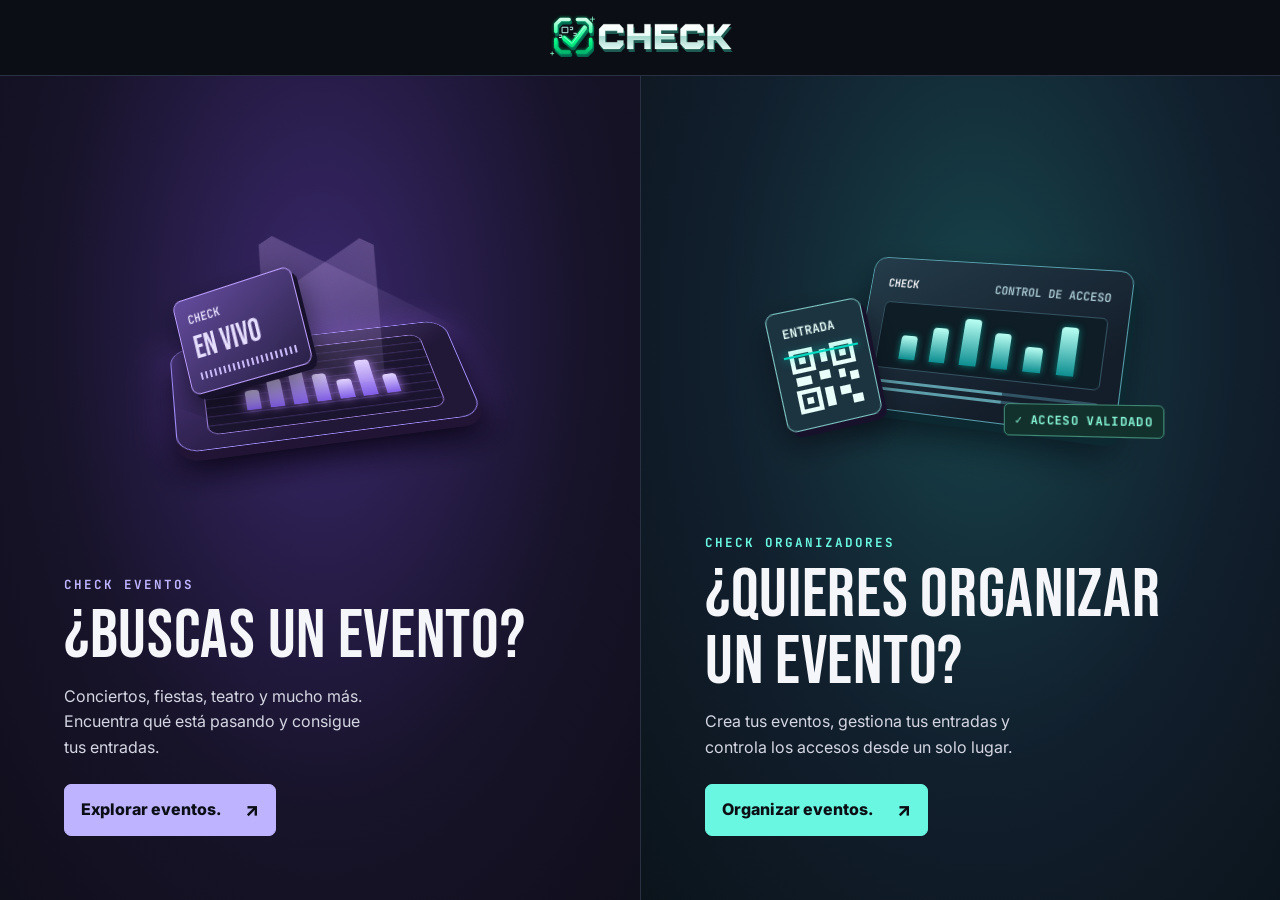
==== commit e713e99a: "Add CHECK welcome, event catalog and organizer updates" ====
--- a/website/index.html
+++ b/website/index.html
@@ -1,603 +1,64 @@
-<!DOCTYPE html>
+<!doctype html>
 <html lang="es">
 <head>
-    <meta charset="UTF-8">
-    <meta name="viewport" content="width=device-width, initial-scale=1.0">
-    <title>CHECK — La puerta digital de tu local | La Paz, Bolivia</title>
-    
-    <!-- Google Fonts Import -->
-    <link rel="preconnect" href="https://fonts.googleapis.com">
-    <link rel="preconnect" href="https://fonts.gstatic.com" crossorigin>
-    <link href="https://fonts.googleapis.com/css2?family=Bebas+Neue&family=Inter:wght@400;500;600;700;800&family=JetBrains+Mono:wght@400;500;700&display=swap" rel="stylesheet">
-    
+    <meta charset="utf-8">
+    <meta name="viewport" content="width=device-width, initial-scale=1">
+    <meta name="description" content="Encuentra eventos y consigue tus entradas o crea y gestiona tus propios eventos con CHECK.">
+    <title>CHECK | Eventos y organizadores</title>
+    <link rel="stylesheet" href="https://fonts.googleapis.com/css2?family=Bebas+Neue&family=Inter:wght@400;500;600;700;800&family=JetBrains+Mono:wght@500;700&display=swap">
     <link rel="stylesheet" href="./css/styles.css">
+    <link rel="stylesheet" href="./css/entry.css">
+    <script src="./js/entry.js" defer></script>
 </head>
-<body>
-
-    <div class="aurora" aria-hidden="true">
-        <canvas id="aurora-canvas"></canvas>
-    </div>
-
-    <!-- 1. Header / Nav -->
-    <header class="header">
-        <div class="container nav-container">
-            <a href="#" class="logo">
-                <img src="./assets/check-logo-3d.svg" width="316" height="88" alt="CHECK — Control total de tus eventos" class="logo-image logo-header-image">
-            </a>
-            <ul class="nav-links">
-                <li><a href="#como-funciona" class="nav-link">Cómo funciona</a></li>
-                <li><a href="#modulos" class="nav-link">Qué incluye</a></li>
-                <li><a href="#planes" class="nav-link">Planes</a></li>
-                <li><a href="#contacto" class="nav-link">Contacto</a></li>
-            </ul>
-            <a href="https://check-demo-three.vercel.app/" class="btn btn-primary">Solicitar demo</a>
-        </div>
+<body class="welcome">
+    <header class="entry-header">
+        <a href="./" aria-label="CHECK, inicio"><img src="./assets/check-logo-3d.svg" width="316" height="88" alt="CHECK"></a>
     </header>
-
-    <!-- 2. Hero Section -->
-    <section class="hero">
-        <div class="container">
-            <div class="hero-grid">
-                <div class="reveal">
-                    <h1 class="hero-title" aria-label="La puerta digital de tu local."><span class="w" aria-hidden="true" style="--i:0">La</span> <span class="w" aria-hidden="true" style="--i:1">puerta</span> <span class="w" aria-hidden="true" style="--i:2">digital</span> <span class="w" aria-hidden="true" style="--i:3">de</span> <span class="w accent" aria-hidden="true" style="--i:4">tu</span> <span class="w accent" aria-hidden="true" style="--i:5">local.</span></h1>
-                    <p class="hero-subtitle">Reemplaza lista de papel y conteo a mano por QR escaneado en segundos, con estado en tiempo real desde la puerta hasta el dashboard.</p>
-                    <div class="hero-actions">
-                        <a href="https://check-demo-three.vercel.app/" class="btn btn-primary">Solicitar demo</a>
-                        <a href="#como-funciona" class="btn btn-outline">Ver cómo funciona</a>
+    <main class="welcome-split" aria-label="Experiencias CHECK">
+        <section class="welcome-panel welcome-events" aria-labelledby="welcome-events-title">
+            <div class="welcome-art" aria-hidden="true">
+                <div class="stage-scene">
+                    <div class="stage-beam stage-beam-left"></div>
+                    <div class="stage-beam stage-beam-right"></div>
+                    <div class="stage-platform">
+                        <div class="stage-screen"><i></i><i></i><i></i><i></i><i></i><i></i><i></i></div>
                     </div>
-                </div>
-
-                <!-- Dispositivo de puerta (Elemento Distintivo) -->
-                <div class="device-wrapper reveal">
-                    <div class="tilt-3d" id="deviceTilt">
-                    <div class="device-container" id="doorDevice">
-                        <div class="device-header">
-                            <div class="device-title">
-                                <svg width="14" height="14" viewBox="0 0 24 24" fill="none" stroke="currentColor" stroke-width="2.5"><rect x="3" y="11" width="18" height="11" rx="2" ry="2"></rect><path d="M7 11V7a5 5 0 0 1 10 0v4"></path></svg>
-                                PUERTA PRINCIPAL
-                            </div>
-                            <div class="font-mono" id="liveClock">23:14:02</div>
-                        </div>
-
-                        <div class="qr-stage" aria-hidden="true">
-                            <div class="scan-ticket">
-                                <span class="scan-ticket-brand">CHECK</span>
-                                <div class="scan-ticket-code">
-                                <svg width="54" height="54" viewBox="0 0 100 100" fill="none">
-                                    <rect width="100" height="100" fill="#0B0E14"/>
-                                    <rect x="10" y="10" width="25" height="25" fill="#F5F6FA"/>
-                                    <rect x="15" y="15" width="15" height="15" fill="#0B0E14"/>
-                                    <rect x="18" y="18" width="9" height="9" fill="#F5F6FA"/>
-                                    <rect x="65" y="10" width="25" height="25" fill="#F5F6FA"/>
-                                    <rect x="70" y="15" width="15" height="15" fill="#0B0E14"/>
-                                    <rect x="73" y="18" width="9" height="9" fill="#F5F6FA"/>
-                                    <rect x="10" y="65" width="25" height="25" fill="#F5F6FA"/>
-                                    <rect x="15" y="70" width="15" height="15" fill="#0B0E14"/>
-                                    <rect x="18" y="73" width="9" height="9" fill="#F5F6FA"/>
-                                    <rect x="42" y="12" width="7" height="7" fill="#F5F6FA"/>
-                                    <rect x="52" y="20" width="7" height="7" fill="#F5F6FA"/>
-                                    <rect x="12" y="42" width="7" height="7" fill="#F5F6FA"/>
-                                    <rect x="22" y="50" width="7" height="7" fill="#F5F6FA"/>
-                                    <rect x="42" y="42" width="16" height="16" fill="#F5F6FA"/>
-                                    <rect x="65" y="42" width="8" height="8" fill="#F5F6FA"/>
-                                    <rect x="78" y="52" width="8" height="8" fill="#F5F6FA"/>
-                                    <rect x="42" y="70" width="8" height="18" fill="#F5F6FA"/>
-                                    <rect x="58" y="78" width="18" height="8" fill="#F5F6FA"/>
-                                    <rect x="80" y="80" width="10" height="10" fill="#F5F6FA"/>
-                                </svg>
-                                    <span class="scan-beam"></span>
-                                </div>
-                                <span class="scan-ticket-label">ENTRADA</span>
-                            </div>
-                            <div class="scan-gate">
-                                <span class="scan-gate-indicator"></span>
-                                <div class="scan-gate-frame">
-                                    <span class="scan-gate-floor"></span>
-                                    <span class="scan-gate-door"></span>
-                                </div>
-                                <span class="scan-gate-label" id="gateState">Acceso abierto</span>
-                            </div>
-                        </div>
-
-                        <div class="device-status-badge" id="deviceBadge">
-                            <div class="device-status-main" id="deviceStatusMain">
-                                <span class="state-dot v" id="deviceDot"></span>
-                                <span id="deviceText">VALIDO · INGRESA DIRECTO</span>
-                            </div>
-                            <div class="device-status-sub" id="deviceSub">Camila Ruiz — Mesa VIP 04 (Pagado)</div>
-                        </div>
-
-                        <div class="device-footer">
-                            <span>ID: <strong id="ticketCode" style="color:var(--text);">TK-8842-OK</strong></span>
-                            <span>CHECK OS v1.2</span>
-                        </div>
-                    </div>
-                    </div>
+                    <div class="show-ticket"><span>CHECK</span><strong>EN VIVO</strong><i></i></div>
                 </div>
             </div>
-        </div>
-    </section>
-
-    <!-- 5. Cómo funciona -->
-    <section class="section section-alt" id="como-funciona">
-        <div class="container">
-            <div style="text-align: center; margin-bottom: 3.5rem;" class="reveal">
-                <div class="kicker" style="justify-content: center;">FLUJO OPERATIVO</div>
-                <h2 class="section-title">Cómo funciona</h2>
-                <p class="section-desc" style="margin: 0 auto;">De la administración a la puerta en 6 pasos.</p>
+            <div class="welcome-copy">
+                <p class="welcome-label">CHECK EVENTOS</p>
+                <h1 id="welcome-events-title">¿Buscas un evento?</h1>
+                <p class="welcome-description">Conciertos, fiestas, teatro y mucho más. Encuentra qué está pasando y consigue tus entradas.</p>
+                <a class="welcome-action" href="./eventos.html">Explorar eventos.<span aria-hidden="true">↗</span></a>
             </div>
-
-            <div class="steps-list" id="stepsList">
-                <div class="steps-progress" aria-hidden="true"><span class="steps-progress-fill"></span></div>
-                <div class="step-card reveal">
-                    <div class="step-num">01</div>
-                    <div class="step-content">
-                        <h3>El admin crea el evento</h3>
-                        <p>Define fecha, nombre del evento, aforo máximo permitido y precios de entradas o consumos mínimos.</p>
+        </section>
+        <section class="welcome-panel welcome-organizers" aria-labelledby="welcome-organizers-title">
+            <div class="welcome-art" aria-hidden="true">
+                <div class="control-scene">
+                    <div class="control-window">
+                        <span class="control-heading">CHECK <span>CONTROL DE ACCESO</span></span>
+                        <div class="control-chart"><i></i><i></i><i></i><i></i><i></i><i></i></div>
+                        <div class="control-rows"><span><i></i></span><span><i></i></span></div>
                     </div>
-                </div>
-
-                <div class="step-card reveal">
-                    <div class="step-num">02</div>
-                    <div class="step-content">
-                        <h3>Configura mesas y zonas</h3>
-                        <p>Asigna zonas (VIP, Lounge, General) con sus correspondientes límites y montos de consumo requeridos.</p>
+                    <div class="control-ticket">
+                        <span>ENTRADA</span>
+                        <svg width="60" height="60" viewBox="0 0 32 32" fill="none" focusable="false">
+                            <path d="M2 2h9v9H2zM21 2h9v9h-9zM2 21h9v9H2z" stroke="currentColor" stroke-width="2"/>
+                            <path d="M5 5h3v3H5zM24 5h3v3h-3zM5 24h3v3H5zM15 3h3v6h-3zM13 13h5v4h-5zM22 14h3v4h-3zM27 16h4v4h-4zM14 21h4v9h-4zM21 22h5v4h-5zM26 27h5v4h-5zM2 14h7v4H2z" fill="currentColor"/>
+                        </svg>
+                        <i></i>
                     </div>
-                </div>
-
-                <div class="step-card reveal">
-                    <div class="step-num">03</div>
-                    <div class="step-content">
-                        <h3>Registra la reserva o venta</h3>
-                        <p>El sistema asigna la reserva al cliente registrando el estado de pago preliminar (Pagado o Por cobrar).</p>
-                    </div>
-                </div>
-
-                <div class="step-card reveal">
-                    <div class="step-num">04</div>
-                    <div class="step-content">
-                        <h3>El sistema genera el QR único</h3>
-                        <p>El cliente recibe un QR seguro firmado criptográficamente que no puede ser duplicado ni reutilizado.</p>
-                    </div>
-                </div>
-
-                <div class="step-card reveal">
-                    <div class="step-num">05</div>
-                    <div class="step-content">
-                        <h3>Presentación del QR en puerta</h3>
-                        <p>El asistente muestra el código directamente desde su celular al staff de acceso del local.</p>
-                    </div>
-                </div>
-
-                <div class="step-card reveal">
-                    <div class="step-num">06</div>
-                    <div class="step-content">
-                        <h3>Escaneo e iluminación de estado</h3>
-                        <p>El celular o scanner del staff procesa el código e informa el estado de manera inmediata.</p>
-                        <span class="step-note">⚡ &lt; 1 segundo por escaneo · Actualización instantánea en dashboard</span>
-                    </div>
+                    <div class="control-ok"><span>✓</span> ACCESO VALIDADO</div>
                 </div>
             </div>
-        </div>
-    </section>
-
-    <!-- 6. Estados en la puerta -->
-    <!-- 6. Lenguaje visual: escenario 3D del escáner -->
-    <section class="section" id="estados">
-        <div class="container est">
-            <header class="est-head reveal">
-                <div class="kicker" style="justify-content: center;">LENGUAJE VISUAL REAL</div>
-                <h2 class="section-title">Respuesta instantánea en el escáner</h2>
-                <p class="est-lead">Escanea una entrada y conoce su estado al instante.</p>
-            </header>
-
-            <div class="est-stage-wrap">
-                <div class="stage" id="estStage" data-state="verde" data-phase="idle" aria-hidden="true">
-                    <div class="amb"></div>
-                    <div class="scene3d">
-                        <div class="floor"></div>
-                        <div class="rings"><i></i><i></i><i></i></div>
-                        <div class="phone">
-                            <div class="ph ph-back"></div>
-                            <div class="ph ph-mid"></div>
-                            <div class="ph ph-face">
-                                <div class="scr">
-                                    <div class="scr-idle"><b>CHECK</b><small>Listo para escanear</small></div>
-                                    <div class="scr-proc"><span class="pbar"><i></i></span><small>Procesando entrada</small></div>
-                                    <div class="scr-res s-verde"><b>Acceso autorizado</b><small>Pasa directo</small></div>
-                                    <div class="scr-res s-amarillo"><b>Pago pendiente</b><small>Cobrar en puerta</small></div>
-                                    <div class="scr-res s-rojo"><b>Acceso denegado</b><small>No ingresa</small></div>
-                                </div>
-                            </div>
-                        </div>
-                        <div class="tk tk-verde"><div class="tk-body"><svg class="qr" viewBox="0 0 7 7" shape-rendering="crispEdges" aria-hidden="true"><path fill="currentColor" d="M0 0h3v3H0zM4 0h3v3H4zM0 4h3v3H0zM1 1h1v1H1zM5 1h1v1H5zM1 5h1v1H1zM4 4h1v1H4zM6 4h1v1H6zM4 6h1v1H4zM6 6h1v1H6zM3 3h1v1H3z"/></svg><div class="tk-txt"><small>Entrada</small><b>TK-8842</b><em>Pagada</em></div></div><i class="beam"></i></div>
-                        <div class="tk tk-amarillo"><div class="tk-body"><svg class="qr" viewBox="0 0 7 7" shape-rendering="crispEdges" aria-hidden="true"><path fill="currentColor" d="M0 0h3v3H0zM4 0h3v3H4zM0 4h3v3H0zM1 1h1v1H1zM5 1h1v1H5zM1 5h1v1H1zM4 4h1v1H4zM6 4h1v1H6zM4 6h1v1H4zM6 6h1v1H6zM3 3h1v1H3z"/></svg><div class="tk-txt"><small>Entrada</small><b>TK-3109</b><em>Saldo Bs 100</em></div></div><i class="beam"></i></div>
-                        <div class="tk tk-rojo"><div class="tk-body"><svg class="qr" viewBox="0 0 7 7" shape-rendering="crispEdges" aria-hidden="true"><path fill="currentColor" d="M0 0h3v3H0zM4 0h3v3H4zM0 4h3v3H0zM1 1h1v1H1zM5 1h1v1H5zM1 5h1v1H1zM4 4h1v1H4zM6 4h1v1H6zM4 6h1v1H4zM6 6h1v1H6zM3 3h1v1H3z"/></svg><div class="tk-txt"><small>Entrada</small><b>TK-0021</b><em class="stamp">Usado</em></div></div><i class="beam"></i></div>
-                        <div class="sym sym-verde"><svg class="ly" style="transform: translateZ(-4px); color: color-mix(in srgb, var(--s) 40%, #000);" viewBox="0 0 64 64" aria-hidden="true"><g fill="none" stroke="currentColor" stroke-width="7" stroke-linecap="round" stroke-linejoin="round"><path d="M14 33 L27 46 L50 19" /></g></svg><svg class="ly" style="transform: translateZ(-2px); color: var(--s);" viewBox="0 0 64 64" aria-hidden="true"><g fill="none" stroke="currentColor" stroke-width="7" stroke-linecap="round" stroke-linejoin="round"><path d="M14 33 L27 46 L50 19" /></g></svg><svg class="ly" style="transform: translateZ(0px); color: var(--s);" viewBox="0 0 64 64" aria-hidden="true"><g fill="none" stroke="currentColor" stroke-width="7" stroke-linecap="round" stroke-linejoin="round"><path d="M14 33 L27 46 L50 19" /></g></svg><svg class="ly" style="transform: translateZ(2px); color: var(--s);" viewBox="0 0 64 64" aria-hidden="true"><g fill="none" stroke="currentColor" stroke-width="7" stroke-linecap="round" stroke-linejoin="round"><path d="M14 33 L27 46 L50 19" /></g></svg><svg class="ly" style="transform: translateZ(4px); color: var(--s);" viewBox="0 0 64 64" aria-hidden="true"><g fill="none" stroke="currentColor" stroke-width="7" stroke-linecap="round" stroke-linejoin="round"><path d="M14 33 L27 46 L50 19" /></g></svg><svg class="ly" style="transform: translateZ(6px); color: color-mix(in srgb, var(--s) 55%, #fff);" viewBox="0 0 64 64" aria-hidden="true"><g fill="none" stroke="currentColor" stroke-width="7" stroke-linecap="round" stroke-linejoin="round"><path d="M14 33 L27 46 L50 19" /></g></svg></div>
-                        <div class="sym sym-amarillo"><svg class="ly" style="transform: translateZ(-4px); color: color-mix(in srgb, var(--s) 40%, #000);" viewBox="0 0 64 64" aria-hidden="true"><g fill="none" stroke="currentColor" stroke-width="7" stroke-linecap="round" stroke-linejoin="round"><path d="M32 13 L32 39" /><circle cx="32" cy="52" r="4.2" fill="currentColor" stroke="none"/></g></svg><svg class="ly" style="transform: translateZ(-2px); color: var(--s);" viewBox="0 0 64 64" aria-hidden="true"><g fill="none" stroke="currentColor" stroke-width="7" stroke-linecap="round" stroke-linejoin="round"><path d="M32 13 L32 39" /><circle cx="32" cy="52" r="4.2" fill="currentColor" stroke="none"/></g></svg><svg class="ly" style="transform: translateZ(0px); color: var(--s);" viewBox="0 0 64 64" aria-hidden="true"><g fill="none" stroke="currentColor" stroke-width="7" stroke-linecap="round" stroke-linejoin="round"><path d="M32 13 L32 39" /><circle cx="32" cy="52" r="4.2" fill="currentColor" stroke="none"/></g></svg><svg class="ly" style="transform: translateZ(2px); color: var(--s);" viewBox="0 0 64 64" aria-hidden="true"><g fill="none" stroke="currentColor" stroke-width="7" stroke-linecap="round" stroke-linejoin="round"><path d="M32 13 L32 39" /><circle cx="32" cy="52" r="4.2" fill="currentColor" stroke="none"/></g></svg><svg class="ly" style="transform: translateZ(4px); color: var(--s);" viewBox="0 0 64 64" aria-hidden="true"><g fill="none" stroke="currentColor" stroke-width="7" stroke-linecap="round" stroke-linejoin="round"><path d="M32 13 L32 39" /><circle cx="32" cy="52" r="4.2" fill="currentColor" stroke="none"/></g></svg><svg class="ly" style="transform: translateZ(6px); color: color-mix(in srgb, var(--s) 55%, #fff);" viewBox="0 0 64 64" aria-hidden="true"><g fill="none" stroke="currentColor" stroke-width="7" stroke-linecap="round" stroke-linejoin="round"><path d="M32 13 L32 39" /><circle cx="32" cy="52" r="4.2" fill="currentColor" stroke="none"/></g></svg></div>
-                        <div class="sym sym-rojo"><svg class="ly" style="transform: translateZ(-4px); color: color-mix(in srgb, var(--s) 40%, #000);" viewBox="0 0 64 64" aria-hidden="true"><g fill="none" stroke="currentColor" stroke-width="7" stroke-linecap="round" stroke-linejoin="round"><path d="M19 19 L45 45 M45 19 L19 45" /></g></svg><svg class="ly" style="transform: translateZ(-2px); color: var(--s);" viewBox="0 0 64 64" aria-hidden="true"><g fill="none" stroke="currentColor" stroke-width="7" stroke-linecap="round" stroke-linejoin="round"><path d="M19 19 L45 45 M45 19 L19 45" /></g></svg><svg class="ly" style="transform: translateZ(0px); color: var(--s);" viewBox="0 0 64 64" aria-hidden="true"><g fill="none" stroke="currentColor" stroke-width="7" stroke-linecap="round" stroke-linejoin="round"><path d="M19 19 L45 45 M45 19 L19 45" /></g></svg><svg class="ly" style="transform: translateZ(2px); color: var(--s);" viewBox="0 0 64 64" aria-hidden="true"><g fill="none" stroke="currentColor" stroke-width="7" stroke-linecap="round" stroke-linejoin="round"><path d="M19 19 L45 45 M45 19 L19 45" /></g></svg><svg class="ly" style="transform: translateZ(4px); color: var(--s);" viewBox="0 0 64 64" aria-hidden="true"><g fill="none" stroke="currentColor" stroke-width="7" stroke-linecap="round" stroke-linejoin="round"><path d="M19 19 L45 45 M45 19 L19 45" /></g></svg><svg class="ly" style="transform: translateZ(6px); color: color-mix(in srgb, var(--s) 55%, #fff);" viewBox="0 0 64 64" aria-hidden="true"><g fill="none" stroke="currentColor" stroke-width="7" stroke-linecap="round" stroke-linejoin="round"><path d="M19 19 L45 45 M45 19 L19 45" /></g></svg></div>
-                    </div>
-                    <div class="ind3d">
-                        <i style="--c: var(--success);" class="on"></i><i style="--c: var(--warning);"></i><i style="--c: var(--error);"></i>
-                    </div>
-                </div>
+            <div class="welcome-copy">
+                <p class="welcome-label">CHECK ORGANIZADORES</p>
+                <h2 id="welcome-organizers-title">¿Quieres organizar un evento?</h2>
+                <p class="welcome-description">Crea tus eventos, gestiona tus entradas y controla los accesos desde un solo lugar.</p>
+                <a class="welcome-action" href="./organizadores.html">Organizar eventos.<span aria-hidden="true">↗</span></a>
             </div>
-
-            <ol class="est-steps" id="estSteps">
-                <li class="est-step" data-state="verde"><button type="button" class="est-btn" data-state="verde" aria-pressed="false"><span class="est-dot"></span><span class="est-txt"><span class="est-tag">VERDE</span><span class="est-name">Acceso autorizado</span><span class="est-phrase">Entrada válida y pagada. Pasa directo.</span></span></button></li>
-                <li class="est-step" data-state="amarillo"><button type="button" class="est-btn" data-state="amarillo" aria-pressed="false"><span class="est-dot"></span><span class="est-txt"><span class="est-tag">AMARILLO</span><span class="est-name">Pago pendiente</span><span class="est-phrase">Entrada válida con saldo. Cobrar antes de entrar.</span></span></button></li>
-                <li class="est-step" data-state="rojo"><button type="button" class="est-btn" data-state="rojo" aria-pressed="false"><span class="est-dot"></span><span class="est-txt"><span class="est-tag">ROJO</span><span class="est-name">Acceso denegado</span><span class="est-phrase">QR inválido o ya utilizado. No ingresa.</span></span></button></li>
-            </ol>
-        </div>
-    </section>
-
-    <!-- 7. Módulos: recorrido visual conectado -->
-    <section class="section section-alt" id="modulos">
-        <div class="container">
-            <div class="reveal">
-                <div class="kicker">TODO LO QUE NECESITAS</div>
-                <h2 class="section-title">Qué incluye CHECK</h2>
-            </div>
-
-            <div class="journey-wrap" id="journey">
-                <span class="journey-track" aria-hidden="true"></span>
-                <span class="journey-energy" aria-hidden="true"></span>
-            <ol class="journey">
-
-                <!-- 1. Eventos -->
-                <li class="station station--text-left" data-station="eventos" style="--accent: var(--primary);">
-                    <span class="station-node" aria-hidden="true"></span>
-                    <div class="station-text">
-                        <span class="station-num">01</span>
-                        <h3 class="station-title">Gestión de eventos</h3>
-                        <p class="station-line">Crea y administra tus eventos desde un solo lugar.</p>
-                        </div>
-                        <div class="mx mx-cal" aria-hidden="true">
-                            <div class="stage3d">
-                                <div class="cal3d">
-                                    <i class="d" style="--d: 120ms;"></i><i class="d" style="--d: 150ms;"></i><i class="d" style="--d: 180ms;"></i><i class="d" style="--d: 210ms;"></i><i class="d" style="--d: 240ms;"></i><i class="d" style="--d: 270ms;"></i><i class="d" style="--d: 300ms;"></i>
-                                    <i class="d" style="--d: 330ms;"></i><i class="d" style="--d: 360ms;"></i><i class="d hit" style="--d: 700ms;"></i><i class="d" style="--d: 390ms;"></i><i class="d" style="--d: 420ms;"></i><i class="d" style="--d: 450ms;"></i><i class="d" style="--d: 480ms;"></i>
-                                    <i class="d" style="--d: 510ms;"></i><i class="d" style="--d: 540ms;"></i><i class="d" style="--d: 570ms;"></i><i class="d" style="--d: 600ms;"></i><i class="d" style="--d: 630ms;"></i><i class="d" style="--d: 660ms;"></i><i class="d" style="--d: 690ms;"></i>
-                                </div>
-                                <div class="evcard j" style="--d: 900ms;">
-                                    <span class="ev-name">Noche de apertura</span>
-                                    <span class="ev-field"><small>Fecha</small><i class="fill" style="--w: 88%; --d: 1000ms;"></i></span>
-                                    <span class="ev-field"><small>Horario</small><i class="fill" style="--w: 70%; --d: 1100ms;"></i></span>
-                                    <span class="ev-field"><small>Aforo</small><i class="fill" style="--w: 60%; --d: 1200ms;"></i></span>
-                                </div>
-                                <span class="badge j" style="--d: 1400ms;">✓ Evento creado</span>
-                            </div>
-                        </div>
-                    </li>
-
-                <!-- 2. Mesas -->
-                <li class="station station--text-right" data-station="mesas" style="--accent: var(--active);">
-                    <span class="station-node" aria-hidden="true"></span>
-                    <div class="station-text">
-                        <span class="station-num">02</span>
-                        <h3 class="station-title">Gestión de mesas</h3>
-                        <p class="station-line">Organiza mesas, reservas y disponibilidad.</p>
-                        </div>
-                        <div class="mx mx-iso" aria-hidden="true">
-                            <div class="stage3d">
-                                <div class="floor">
-                                    <i class="tb" style="--x: 8%; --y: 10%; --d: 200ms;"></i>
-                                    <i class="tb" style="--x: 40%; --y: 10%; --d: 280ms;"></i>
-                                    <i class="tb" style="--x: 72%; --y: 10%; --d: 360ms;"></i>
-                                    <i class="tb bk" style="--x: 8%; --y: 46%; --d: 440ms;"></i>
-                                    <i class="tb sel" style="--x: 40%; --y: 46%; --d: 900ms;"></i>
-                                    <i class="tb" style="--x: 72%; --y: 46%; --d: 520ms;"></i>
-                                    <i class="tb bk" style="--x: 24%; --y: 74%; --d: 600ms;"></i>
-                                    <i class="tb" style="--x: 56%; --y: 74%; --d: 680ms;"></i>
-                                </div>
-                                <span class="badge j" style="--d: 1400ms;">Mesa 04 · ocupada</span>
-                            </div>
-                        </div>
-                    </li>
-
-                <!-- 3. Reservas y tickets -->
-                <li class="station station--text-left" data-station="tickets" style="--accent: var(--primary);">
-                    <span class="station-node" aria-hidden="true"></span>
-                    <div class="station-text">
-                        <span class="station-num">03</span>
-                        <h3 class="station-title">Reservas y tickets</h3>
-                        <p class="station-line">Genera entradas con códigos QR únicos.</p>
-                        </div>
-                        <div class="mx mx-tk" aria-hidden="true">
-                            <div class="stage3d">
-                                <div class="req j" style="--d: 120ms;"><span>Solicitud de reserva</span><span class="prog"><i></i></span></div>
-                                <div class="tkf j t1" style="--d: 700ms; --tx: -30%; --ty: 6%; --rz: -8deg;"><svg class="qr" viewBox="0 0 7 7" shape-rendering="crispEdges" aria-hidden="true"><path fill="currentColor" d="M0 0h3v3H0zM4 0h3v3H4zM0 4h3v3H0zM1 1h1v1H1zM5 1h1v1H5zM1 5h1v1H1zM4 4h1v1H4zM6 4h1v1H6zM4 6h1v1H4zM6 6h1v1H6zM3 3h1v1H3z"/></svg><span>QR 01</span></div>
-                                <div class="tkf j t2" style="--d: 840ms; --tx: 0%; --ty: 12%; --rz: 0deg;"><svg class="qr" viewBox="0 0 7 7" shape-rendering="crispEdges" aria-hidden="true"><path fill="currentColor" d="M0 0h3v3H0zM4 0h3v3H4zM0 4h3v3H0zM1 1h1v1H1zM5 1h1v1H5zM1 5h1v1H1zM4 4h1v1H4zM6 4h1v1H6zM4 6h1v1H4zM6 6h1v1H6zM3 3h1v1H3z"/></svg><span>QR 02</span></div>
-                                <div class="tkf j t3" style="--d: 980ms; --tx: 30%; --ty: 6%; --rz: 8deg;"><svg class="qr" viewBox="0 0 7 7" shape-rendering="crispEdges" aria-hidden="true"><path fill="currentColor" d="M0 0h3v3H0zM4 0h3v3H4zM0 4h3v3H0zM1 1h1v1H1zM5 1h1v1H5zM1 5h1v1H1zM4 4h1v1H4zM6 4h1v1H6zM4 6h1v1H4zM6 6h1v1H6zM3 3h1v1H3z"/></svg><span>QR 03</span></div>
-                                <span class="badge j" style="--d: 1400ms;">3 tickets emitidos</span>
-                            </div>
-                        </div>
-                    </li>
-
-                <!-- 4. Check-in de staff -->
-                <li class="station station--text-right" data-station="checkin" style="--accent: var(--success);">
-                    <span class="station-node" aria-hidden="true"></span>
-                    <div class="station-text">
-                        <span class="station-num">04</span>
-                        <h3 class="station-title">Check-in de staff</h3>
-                        <p class="station-line">Valida entradas y controla accesos al instante.</p>
-                        </div>
-                        <div class="mx mx-scan" aria-hidden="true">
-                            <div class="stage3d">
-                                <div class="phone3d j">
-                                    <div class="scr">
-                                        <span class="beam"></span>
-                                        <span class="valid j" style="--d: 1150ms;">✓ Válido</span>
-                                    </div>
-                                </div>
-                                <div class="tkf mini j" style="--d: 300ms; --tx: -24%; --ty: -16%; --rz: -6deg;"><svg class="qr" viewBox="0 0 7 7" shape-rendering="crispEdges" aria-hidden="true"><path fill="currentColor" d="M0 0h3v3H0zM4 0h3v3H4zM0 4h3v3H0zM1 1h1v1H1zM5 1h1v1H5zM1 5h1v1H1zM4 4h1v1H4zM6 4h1v1H6zM4 6h1v1H4zM6 6h1v1H6zM3 3h1v1H3z"/></svg></div>
-                                <div class="counter j" style="--d: 1300ms;"><small>Ingresos</small><b class="count" data-from="120" data-to="128">128</b></div>
-                            </div>
-                        </div>
-                    </li>
-
-                <!-- 5. Dashboard -->
-                <li class="station station--text-left" data-station="dashboard" style="--accent: var(--primary);">
-                    <span class="station-node" aria-hidden="true"></span>
-                    <div class="station-text">
-                        <span class="station-num">05</span>
-                        <h3 class="station-title">Dashboard en vivo</h3>
-                        <p class="station-line">Monitorea ingresos, ocupación y actividad en tiempo real.</p>
-                        </div>
-                        <div class="mx mx-dash" aria-hidden="true">
-                            <div class="stage3d">
-                                <div class="holo">
-                                    <div class="kp">
-                                        <span class="j" style="--d: 150ms;"><small>Aforo</small><b class="count" data-from="40" data-to="72" data-suffix="%">72%</b></span>
-                                        <span class="j" style="--d: 300ms;"><small>Ingresos</small><b class="count" data-from="98" data-to="128">128</b></span>
-                                    </div>
-                                    <div class="hbars">
-                                        <i class="hb" style="--h: 35%; --d: 450ms;"></i><i class="hb" style="--h: 58%; --d: 520ms;"></i><i class="hb" style="--h: 46%; --d: 590ms;"></i><i class="hb" style="--h: 74%; --d: 660ms;"></i><i class="hb" style="--h: 62%; --d: 730ms;"></i><i class="hb hi" style="--h: 88%; --d: 800ms;"></i>
-                                    </div>
-                                    <svg class="trend" viewBox="0 0 100 40" preserveAspectRatio="none"><path class="ln" pathLength="100" d="M0 32 L16 26 L32 28 L48 18 L64 20 L80 10 L100 6"/></svg>
-                                    <span class="live j" style="--d: 1100ms;"><i></i>En vivo</span>
-                                </div>
-                            </div>
-                        </div>
-                    </li>
-
-                <!-- 6. Staff -->
-                <li class="station station--text-right" data-station="staff" style="--accent: var(--primary);">
-                    <span class="station-node" aria-hidden="true"></span>
-                    <div class="station-text">
-                        <span class="station-num">06</span>
-                        <h3 class="station-title">Gestión de staff</h3>
-                        <p class="station-line">Administra equipos, roles y permisos.</p>
-                        </div>
-                        <div class="mx mx-staff" aria-hidden="true">
-                            <div class="stage3d">
-                                <svg class="links" viewBox="0 0 100 100" preserveAspectRatio="none">
-                                    <path class="ln" pathLength="100" d="M50 42 L24 33"></path>
-                                    <path class="ln" pathLength="100" d="M50 42 L76 33"></path>
-                                    <path class="ln" pathLength="100" d="M50 42 L50 62"></path>
-                                </svg>
-                                <span class="hub j">CHECK</span>
-                                <span class="prof j" style="--px: 6%; --py: 12%; --d: 300ms;"><b class="av"></b>Portero <em class="chk">✓</em></span>
-                                <span class="prof j" style="--px: 58%; --py: 12%; --d: 450ms;"><b class="av"></b>Cajero <em class="chk">✓</em></span>
-                                <span class="prof j" style="--px: 32%; --py: 62%; --d: 600ms;"><b class="av"></b>RRPP <em class="chk">✓</em></span>
-                                <span class="badge j" style="--d: 1400ms;">Permisos asignados</span>
-                            </div>
-                        </div>
-                    </li>
-            </ol>
-            </div>
-        </div>
-    </section>
-
-    <!-- 8. Planes -->
-    <section class="section" id="planes">
-        <div class="container">
-            <div class="reveal section-head">
-                <div class="kicker" style="justify-content: center;">MODELO DE SUSCRIPCIÓN</div>
-                <h2 class="section-title">Planes</h2>
-                <p class="section-desc" style="margin: 0 auto;">Suscripción fija por el uso de la plataforma. CHECK incluye pasarela de pagos propia: una comisión transparente del 4,5% se aplica solo a las entradas vendidas en línea.</p>
-            </div>
-
-            <div class="plans-grid">
-                <!-- Prueba gratis -->
-                <div class="plan-card plan-trial reveal">
-                    <div class="plan-badge plan-badge-trial">14 DÍAS GRATIS</div>
-                    <h3 class="plan-name">Prueba gratis</h3>
-                    <div class="plan-price">
-                        <span class="price-val" style="color:var(--primary);">Bs. 0</span>
-                        <span class="price-period">/ 14 días</span>
-                    </div>
-                    <ul class="plan-features">
-                        <li class="plan-feature"><strong>Prueba todo sin pagar</strong></li>
-                        <li class="plan-feature">Crea tus eventos y genera QR</li>
-                        <li class="plan-feature">Hasta 100 QR en la prueba</li>
-                        <li class="plan-feature">Pasarela de pagos integrada activa (comisión 4,5% aplica)</li>
-                        <li class="plan-feature">Valida entradas en puerta</li>
-                        <li class="plan-feature">Sin tarjeta de crédito</li>
-                        <li class="plan-feature">Cancela cuando quieras</li>
-                    </ul>
-                    <a href="https://check-demo-three.vercel.app/#/login" class="btn btn-primary" style="width: 100%;">Probar gratis</a>
-                </div>
-
-                <!-- Starter -->
-                <div class="plan-card reveal">
-                    <h3 class="plan-name">Starter</h3>
-                    <div class="plan-price">
-                        <span class="price-val">Bs. 1.000</span>
-                        <span class="price-period">/ mes</span>
-                    </div>
-                    <ul class="plan-features">
-                        <li class="plan-feature">Hasta 4 eventos al mes</li>
-                        <li class="plan-feature">1 Administrador</li>
-                        <li class="plan-feature">2 Cuentas de Staff en puerta</li>
-                        <li class="plan-feature">Hasta 200 QR / mes</li>
-                        <li class="plan-feature">Soporte prioritario vía remota</li>
-                    </ul>
-                    <a href="https://check-demo-three.vercel.app/#/login" class="btn btn-outline" style="width: 100%;">Seleccionar Starter</a>
-                </div>
-
-                <!-- Pro (Destacado) -->
-                <div class="plan-card featured reveal">
-                    <div class="plan-badge">MÁS ELEGIDO</div>
-                    <h3 class="plan-name">Pro</h3>
-                    <div class="plan-price">
-                        <span class="price-val" style="color:var(--primary);">Bs. 1.800</span>
-                        <span class="price-period">/ mes</span>
-                    </div>
-                    <ul class="plan-features">
-                        <li class="plan-feature"><strong>Eventos ilimitados</strong></li>
-                        <li class="plan-feature">3 Administradores</li>
-                        <li class="plan-feature"><strong>Staff ilimitado en puerta</strong></li>
-                        <li class="plan-feature"><strong>QR ilimitados</strong></li>
-                        <li class="plan-feature">Control de evento y reporte de cierre</li>
-                        <li class="plan-feature">Soporte prioritario de forma remota</li>
-                        <li class="plan-feature">Capacitación virtual del staff</li>
-                    </ul>
-                    <a href="https://check-demo-three.vercel.app/#/login" class="btn btn-primary" style="width: 100%;">Solicitar Plan Pro</a>
-                </div>
-
-                <!-- Local Premium -->
-                <div class="plan-card reveal">
-                    <h3 class="plan-name">Local Premium</h3>
-                    <div class="plan-price">
-                        <span class="price-val">Bs. 3.000</span>
-                        <span class="price-period">/ mes</span>
-                    </div>
-                    <ul class="plan-features">
-                        <li class="plan-feature">Eventos ilimitados</li>
-                        <li class="plan-feature">Administradores ilimitados</li>
-                        <li class="plan-feature">Todo lo incluido en Pro</li>
-                        <li class="plan-feature"><strong>Plano de sala interactivo</strong></li>
-                        <li class="plan-feature">Capacitación de staff en vivo y presencial</li>
-                        <li class="plan-feature">Soporte técnico presencial en el evento</li>
-                    </ul>
-                    <a href="https://check-demo-three.vercel.app/#/login" class="btn btn-outline" style="width: 100%;">Solicitar Premium</a>
-                </div>
-            </div>
-
-        </div>
-    </section>
-
-    <!-- 9. Piloto / Testimonio 
-    <section class="section section-alt cta-section">
-        <div class="container">
-            <div class="pilot-grid">
-                <div class="quote-box reveal">
-                    <div class="quote-symbol">“</div>
-                    <p class="quote-text">Antes la puerta era un caos de listas en papel y discusiones por reservas. Con CHECK eliminamos el conteo manual: ahora sé exactamente cuántas personas han entrado, a qué hora e incluso si la mesa pagó en puerta o por adelantado.</p>
-                    <div class="quote-author">ORGANIZADOR · LOCAL PILOTO LA PAZ</div>
-                </div>
-
-                <div class="metrics-column reveal">
-                    <div class="metric-card">
-                        <div class="metric-num">1</div>
-                        <div class="metric-lbl">Local piloto activo validado en La Paz</div>
-                    </div>
-                    <div class="metric-card">
-                        <div class="metric-num">+1,200</div>
-                        <div class="metric-lbl">Estados validados en puerta sin errores</div>
-                    </div>
-                    <div class="metric-card">
-                        <div class="metric-num">100%</div>
-                        <div class="metric-lbl">Trazabilidad de caja vs. accesos reales</div>
-                    </div>
-                </div>
-            </div>-->
-
-    <!-- 11. Contacto -->
-    <section class="section" id="contacto">
-        <div class="container">
-            <div class="contact-grid">
-                <div class="reveal">
-                    <div class="kicker">HABLEMOS</div>
-                    <h2 class="section-title">Contacto</h2>
-                    <p class="section-desc">Digitaliza la puerta de tu local. Agenda una demostración personalizada en tu propio establecimiento en La Paz o coordinemos una llamada técnica.</p>
-                    <div style="display: flex; gap: 1rem; flex-wrap: wrap;">
-                        <a href="https://wa.me/59170000000" target="_blank" rel="noopener" class="btn btn-primary">
-                            <svg width="18" height="18" viewBox="0 0 24 24" fill="none" stroke="currentColor" stroke-width="2"><path d="M21 11.5a8.38 8.38 0 0 1-.9 3.8 8.5 8.5 0 0 1-7.6 4.7 8.38 8.38 0 0 1-3.8-.9L3 21l1.9-5.7a8.38 8.38 0 0 1-.9-3.8 8.5 8.5 0 0 1 4.7-7.6 8.38 8.38 0 0 1 3.8-.9h.5a8.48 8.48 0 0 1 8 8v.5z"></path></svg>
-                            WhatsApp Directo
-                        </a>
-                        <a href="mailto:starlabs.dev1999@gmail.com" class="btn btn-outline">Escribir correo</a>
-                    </div>
-                </div>
-
-                <div class="contact-info-list reveal">
-                    <div class="contact-info-item">
-                        <div class="contact-label">CORREO ELECTRÓNICO</div>
-                        <div class="contact-val">starlabs.dev1999@gmail.com</div>
-                    </div>
-                    <div class="contact-info-item">
-                        <div class="contact-label">WHATSAPP OPERATIVO</div>
-                        <div class="contact-val">+591 700 00000</div>
-                    </div>
-                    <div class="contact-info-item">
-                        <div class="contact-label">SEDE</div>
-                        <div class="contact-val">La Paz, Bolivia</div>
-                    </div>
-                    <div class="contact-info-item">
-                        <div class="contact-label">TIEMPO DE RESPUESTA</div>
-                        <div class="contact-val">&lt; 24 horas hábiles</div>
-                    </div>
-                </div>
-            </div>
-        </div>
-    </section>
-
-    <!-- 12. CTA Final -->
-    <section class="section section-alt final-cta">
-        <div class="container">
-            <div class="cta-box reveal">
-                <h2 class="section-title" style="margin-bottom: 1rem;">Tu puerta, bajo control.</h2>
-                <p class="section-desc" style="margin: 0 auto 2rem auto;">Cero planillas de Excel, cero listas traspapeladas, cero sorpresas al cierre de caja.</p>
-                <a href="https://check-demo-three.vercel.app/" class="btn btn-primary" style="padding: 1rem 2.2rem; font-size: 1.05rem;">Solicitar demo para mi local</a>
-            </div>
-        </div>
-    </section>
-
-    <!-- 13. Footer -->
-    <footer class="footer">
-        <div class="container">
-            <div class="footer-grid">
-                <div class="footer-brand">
-                    <p>Sistema de control de acceso, reservas y tickets para locales nocturnos y eventos.</p>
-                </div>
-
-                <div>
-                    <div class="footer-title">Producto</div>
-                    <ul class="footer-links">
-                        <li><a href="#como-funciona">Cómo funciona</a></li>
-                        <li><a href="#modulos">Qué incluye</a></li>
-                        <li><a href="#planes">Planes</a></li>
-                    </ul>
-                </div>
-
-                <div>
-                    <div class="footer-title">Organización</div>
-                    <ul class="footer-links">
-                        <li><a href="#contacto">Contacto B2B</a></li>
-                    </ul>
-                </div>
-
-                <div>
-                    <div class="footer-title">Contacto Directo</div>
-                    <ul class="footer-links">
-                        <li><a href="mailto:starlabs.dev1999@gmail.com">starlabs.dev1999@gmail.com</a></li>
-                        <li><a href="https://wa.me/59170000000" target="_blank" rel="noopener">WhatsApp Soporte</a></li>
-                        <li><span style="color:var(--muted-dim); font-size: 0.85rem;">La Paz — Bolivia</span></li>
-                    </ul>
-                </div>
-            </div>
-
-            <div class="footer-bottom">
-                <div>© 2026 CHECK. Todos los derechos reservados.</div>
-                <div>Software B2B de operación nocturna · La Paz, Bolivia</div>
-            </div>
-        </div>
-    </footer>
-
-    <script src="./js/aurora.js" defer></script>
-    <script src="./js/script.js"></script>
-    <script src="./js/journey.js"></script>
-    <script src="./js/estados.js"></script>
+        </section>
+    </main>
 </body>
-</html>
+</html>
--- a/website/css/styles.css
+++ b/website/css/styles.css
@@ -1828,636 +1828,119 @@
     .has-spotlight .cta-box.reveal.active, .has-spotlight .contact-info-item:hover { transform: none; }
 }
 
-/* ==========================================================================
-   Qué incluye CHECK: recorrido visual conectado
-   Una línea de energía une seis estaciones. El scroll (js/journey.js) avanza
-   la energía y activa una estación a la vez. Cada microescena se reproduce
-   una vez y deja visible su resultado.
-   ========================================================================== */
-
-.journey-wrap { position: relative; margin-top: clamp(1.5rem, 5vh, 3rem); }
-
-.journey-track, .journey-energy {
-    position: absolute; top: 0; bottom: 0; left: 14px;
-    width: 2px; border-radius: 2px; pointer-events: none;
-}
-.journey-track { background: var(--line); }
-.journey-energy {
-    background: linear-gradient(180deg, var(--primary), var(--active));
-    box-shadow: 0 0 12px var(--primary);
-    transform-origin: top center;
-    transform: scaleY(var(--energy, 0));
-    z-index: 0;
-}
-
-.journey {
-    position: relative; z-index: 1;
-    list-style: none; margin: 0; padding: 0;
-    display: flex; flex-direction: column;
-    gap: clamp(3.5rem, 10vh, 6.5rem);
-}
-
-.station { position: relative; display: grid; grid-template-columns: 30px minmax(0, 1fr); row-gap: 0.4rem; }
-
-.station-node {
-    grid-column: 1; grid-row: 1 / span 2;
-    justify-self: center; align-self: start; margin-top: 0.5rem;
-    width: 16px; height: 16px; border-radius: 50%;
-    background: var(--bg); border: 2px solid var(--line);
-    transition: background-color 0.4s ease, border-color 0.4s ease, box-shadow 0.4s ease;
-    position: relative; z-index: 1;
-}
-.station.is-done .station-node { border-color: var(--accent); }
-.station.is-playing .station-node {
-    border-color: var(--accent); background: var(--accent);
-    box-shadow: 0 0 16px var(--accent);
-}
-
-.station-text {
-    grid-column: 2; grid-row: 1;
-    min-width: 0; padding-left: 16px;
-    display: flex; flex-direction: column; gap: 0.45rem;
-}
-/* En móvil la escena va bajo el texto, alineada con él */
-.station > .mx { grid-column: 2; grid-row: 2; width: auto; justify-self: stretch; margin: 0.4rem 0 0 16px; }
-.station-num {
-    font-family: var(--font-mono); font-size: 0.78rem; font-weight: 700;
-    letter-spacing: 0.08em; color: var(--accent);
-}
-.station-title {
-    font-family: var(--font-display); font-size: clamp(1.7rem, 5vw, 2.3rem);
-    line-height: 1; letter-spacing: 0.03em; font-weight: 400;
-}
-.station-line { color: var(--muted); font-size: 1rem; line-height: 1.4; }
-
-/* ---- Microescena: contenedor común ---- */
-.mx {
-    position: relative; width: 100%; aspect-ratio: 16 / 10;
-    container-type: inline-size;
-    margin-top: 0.4rem;
-    border-radius: 14px; border: 1px solid var(--line);
-    background: radial-gradient(120% 90% at 50% 0%, #1B2030 0%, #0D1119 72%);
-    overflow: hidden; perspective: 900px;
-    font-family: var(--font-mono); color: var(--muted); text-align: left;
-    transition: box-shadow 0.5s ease, border-color 0.5s ease;
-}
-.station.is-hover .mx { box-shadow: 0 0 36px -12px var(--accent); }
-.station.is-playing .mx {
-    border-color: color-mix(in srgb, var(--accent) 55%, var(--line));
-    box-shadow: 0 20px 40px -26px var(--accent);
-}
-
-.stage3d {
-    position: absolute; inset: 0;
-    transform-style: preserve-3d;
-    transform: translate3d(calc(var(--px, 0) * -10px), calc(var(--py, 0) * -8px), 0);
-    transition: transform 0.35s cubic-bezier(0.16, 1, 0.3, 1);
-}
-
-/* Elementos animables: reposo -> reproducción; el retorno usa la misma transición */
-.station .j {
-    opacity: 0;
-    transform: translateY(10px);
-    transition: opacity 0.5s ease, transform 0.7s cubic-bezier(0.16, 1, 0.3, 1);
-}
-.station.is-playing .j { opacity: 1; transform: none; }
-.station.is-playing [style*="--d"] { transition-delay: var(--d, 0ms); }
-
-/* Etiqueta de resultado, centrada abajo */
-.station .badge {
-    position: absolute; left: 50%; bottom: 5%; translate: -50% 0;
-    padding: 4px 10px; border-radius: 999px; white-space: nowrap;
-    border: 1px solid var(--accent);
-    background: color-mix(in srgb, var(--accent) 16%, transparent);
-    color: var(--accent);
-    font-size: max(7.5px, 3cqi); font-weight: 700; letter-spacing: 0.03em;
-}
-
-/* ---- 1. Eventos: calendario 3D + tarjeta de evento ---- */
-.station .cal3d {
-    position: absolute; left: 6%; top: 14%; width: 46%; height: 60%;
-    display: grid; grid-template-columns: repeat(7, 1fr); gap: 4%;
-    transform: rotateX(72deg) rotateZ(-16deg) translateZ(-40px);
-    transform-style: preserve-3d; opacity: 0;
-    transition: transform 1s cubic-bezier(0.16, 1, 0.3, 1), opacity 0.6s ease;
-}
-.station.is-playing .cal3d { transform: rotateX(52deg) rotateZ(-16deg) translateZ(0); opacity: 1; }
-.station .cal3d .d {
-    display: block; border-radius: 3px; opacity: 0.35;
-    background: rgba(255, 255, 255, 0.06); border: 1px solid var(--line);
-    transition: background-color 0.4s ease, box-shadow 0.4s ease, opacity 0.4s ease, transform 0.5s ease;
-}
-.station.is-playing .cal3d .d { opacity: 1; }
-.station.is-playing .cal3d .d.hit {
-    background: var(--accent); border-color: var(--accent);
-    box-shadow: 0 0 14px var(--accent); transform: translateZ(16px);
-}
-.station .evcard {
-    position: absolute; right: 5%; top: 10%; width: 40%;
-    display: flex; flex-direction: column; gap: 3cqi;
-    padding: 4cqi; border-radius: 10px;
-    border: 1px solid var(--accent);
-    background: rgba(14, 18, 27, 0.88);
-    box-shadow: 0 16px 30px -12px rgba(0, 0, 0, 0.6), 0 0 18px -8px var(--accent);
-    transform: translateY(18px) scale(0.92);
-}
-.station.is-playing .evcard { transform: none; }
-.station .ev-name {
-    font-size: max(8px, 3.4cqi); font-weight: 700; color: var(--text);
-    white-space: nowrap; overflow: hidden; text-overflow: ellipsis;
-}
-.station .ev-field { display: flex; flex-direction: column; gap: 2cqi; font-size: max(6.5px, 2.4cqi); }
-.station .ev-field .fill {
-    display: block; height: 4px; border-radius: 99px;
-    background: var(--accent); width: 0;
-    transition: width 0.8s cubic-bezier(0.16, 1, 0.3, 1);
-}
-.station.is-playing .ev-field .fill { width: var(--w); }
-
-/* ---- 2. Mesas: maqueta isométrica ---- */
-.station .floor {
-    position: absolute; left: 10%; top: 14%; width: 80%; height: 64%;
-    border: 1px solid var(--line); border-radius: 8px;
-    background-color: rgba(255, 255, 255, 0.02);
-    background-image:
-        linear-gradient(rgba(255, 255, 255, 0.05) 1px, transparent 1px),
-        linear-gradient(90deg, rgba(255, 255, 255, 0.05) 1px, transparent 1px);
-    background-size: 12.5% 12.5%;
-    transform: rotateX(80deg) rotateZ(-40deg);
-    transform-style: preserve-3d; opacity: 0;
-    transition: transform 1s cubic-bezier(0.16, 1, 0.3, 1), opacity 0.6s ease;
-}
-.station.is-playing .floor { transform: rotateX(60deg) rotateZ(-40deg); opacity: 1; }
-.station .tb {
-    position: absolute; left: var(--x); top: var(--y);
-    width: 18%; height: 18%; border-radius: 3px;
-    border: 1px solid var(--line); background: rgba(255, 255, 255, 0.07);
-    opacity: 0; transform: scale(0.4);
-    transition: opacity 0.4s ease, transform 0.6s cubic-bezier(0.16, 1, 0.3, 1),
-                background-color 0.5s ease, box-shadow 0.5s ease, border-color 0.5s ease;
-}
-.station.is-playing .tb { opacity: 1; transform: none; }
-.station.is-playing .tb.bk {
-    background: color-mix(in srgb, var(--accent) 35%, transparent);
-    border-color: var(--accent);
-}
-.station.is-playing .tb.sel {
-    background: var(--accent); border-color: var(--accent);
-    box-shadow: 0 0 16px var(--accent); transform: translateZ(18px);
-}
-
-/* ---- 3. Reservas y tickets ---- */
-.station .req {
-    position: absolute; left: 6%; top: 6%; width: 56%; white-space: nowrap;
-    display: flex; flex-direction: column; gap: 4cqi;
-    padding: 4cqi 5cqi; border-radius: 8px;
-    border: 1px solid var(--line); background: rgba(255, 255, 255, 0.04);
-    font-size: max(7px, 2.8cqi); color: var(--text);
-}
-.station .req .prog { display: block; height: 4px; border-radius: 99px; background: rgba(255, 255, 255, 0.08); overflow: hidden; }
-.station .req .prog i {
-    display: block; height: 100%; width: 0; background: var(--accent);
-    transition: width 0.9s cubic-bezier(0.16, 1, 0.3, 1) 0.2s;
-}
-.station.is-playing .req .prog i { width: 100%; }
-
-/* Ticket QR: posición final con left/top; el retorno se anima igual */
-.station .tkf {
-    position: absolute; left: 50%; top: 50%; translate: -50% -50%;
-    width: 26%; display: flex; flex-direction: column; align-items: center; gap: 3cqi;
-    padding: 4cqi; border-radius: 8px; border: 1px solid var(--accent);
-    background: linear-gradient(160deg, #1A2030, #0C1018);
-    box-shadow: 0 14px 26px -12px rgba(0, 0, 0, 0.7), 0 0 16px -8px var(--accent);
-    color: var(--text); font-size: max(6.5px, 2.4cqi);
-    opacity: 0; transform: scale(0.6);
-    transition: opacity 0.5s ease, transform 0.9s cubic-bezier(0.16, 1, 0.3, 1),
-                left 0.9s cubic-bezier(0.16, 1, 0.3, 1), top 0.9s cubic-bezier(0.16, 1, 0.3, 1);
-}
-.station .tkf .qr { width: 72%; height: auto; aspect-ratio: 1; color: var(--text); }
-.station.is-playing .tkf {
-    opacity: 1;
-    transform: rotate(var(--rz, 0deg));
-    left: calc(50% + var(--tx, 0%)); top: calc(50% + var(--ty, 0%));
-}
-
-/* ---- 4. Check-in: teléfono 3D y ticket que se escanea ---- */
-.station .phone3d {
-    position: absolute; left: 56%; top: 14%; width: 26%; height: 72%;
-    border: 1.5px solid var(--line); border-radius: 14px; background: #090C12;
-    box-shadow: 0 18px 30px -14px rgba(0, 0, 0, 0.8);
-    transform: rotateY(-26deg) rotateX(8deg) translateX(24px);
-    transform-style: preserve-3d;
-}
-.station.is-playing .phone3d { transform: rotateY(-14deg) rotateX(6deg) translateX(0); }
-.station .scr {
-    position: absolute; inset: 8%; border-radius: 8px; overflow: hidden;
-    border: 1px solid color-mix(in srgb, var(--accent) 40%, transparent);
-    background: #0E121B;
-}
-.station .beam {
-    position: absolute; left: 0; right: 0; top: 0; height: 2px;
-    background: var(--accent); box-shadow: 0 0 10px var(--accent);
-    opacity: 0; transition: top 0.9s ease, opacity 0.3s ease;
-}
-.station.is-playing .beam { top: calc(100% - 2px); opacity: 1; transition-delay: 0.7s; }
-.station .valid {
-    position: absolute; left: 50%; top: 50%; translate: -50% -50%;
-    padding: 4px 8px; border-radius: 6px; white-space: nowrap;
-    background: var(--success); color: #0B0E14;
-    font-size: max(7px, 3cqi); font-weight: 800;
-    transform: scale(0.6);
-}
-.station.is-playing .valid { transform: none; }
-.station .counter {
-    position: absolute; left: 7%; bottom: 9%;
-    display: flex; flex-direction: column; gap: 2px;
-    padding: 4cqi 5cqi; border-radius: 8px;
-    border: 1px solid var(--line); background: rgba(255, 255, 255, 0.03);
-}
-.station .counter small, .station .kp small { font-size: max(6.5px, 2.4cqi); color: var(--muted); }
-.station .counter b, .station .kp b {
-    font-size: max(14px, 8cqi); font-weight: 800; color: var(--accent);
-    font-variant-numeric: tabular-nums;
-}
-
-/* ---- 5. Dashboard holográfico ---- */
-.station .holo {
-    position: absolute; left: 8%; top: 10%; width: 84%; height: 80%;
-    padding: 4cqi; border-radius: 12px; box-sizing: border-box;
-    display: flex; flex-direction: column; gap: 3cqi;
-    border: 1px solid color-mix(in srgb, var(--accent) 50%, transparent);
-    background: linear-gradient(160deg, rgba(108, 92, 231, 0.16), rgba(0, 217, 192, 0.04)), rgba(12, 16, 24, 0.85);
-    box-shadow: 0 0 30px -12px var(--accent);
-    transform: rotateX(16deg) rotateY(-10deg) translateZ(-10px);
-    transform-style: preserve-3d; opacity: 0.2;
-    transition: transform 1s cubic-bezier(0.16, 1, 0.3, 1), opacity 0.6s ease;
-}
-.station.is-playing .holo { transform: rotateX(8deg) rotateY(-6deg) translateZ(0); opacity: 1; }
-.station .kp { display: flex; gap: 4cqi; margin-top: 4cqi; }
-.station .kp span {
-    flex: 1; display: flex; flex-direction: column;
-    padding: 2cqi 3cqi; border-radius: 6px;
-    border: 1px solid var(--line); background: rgba(255, 255, 255, 0.03);
-}
-.station .hbars { flex: 0 0 18%; display: flex; align-items: flex-end; gap: 4%; }
-.station .hb {
-    flex: 1; height: 0; border-radius: 3px 3px 0 0;
-    background: color-mix(in srgb, var(--accent) 55%, transparent);
-    transition: height 0.7s cubic-bezier(0.16, 1, 0.3, 1);
-}
-.station.is-playing .hb { height: var(--h); }
-.station .hb.hi { background: var(--active); }
-.station .trend { flex: 0 0 14%; width: 100%; height: 14%; overflow: visible; margin-top: 1cqi; }
-.station .trend .ln {
-    fill: none; stroke: var(--active); stroke-width: 2;
-    stroke-linecap: round; stroke-dasharray: 100; stroke-dashoffset: 100;
-    transition: stroke-dashoffset 1.4s ease 0.6s;
-}
-.station.is-playing .trend .ln { stroke-dashoffset: 0; }
-.station .kp { margin-top: 7cqi; }
-.station .live {
-    position: absolute; top: 4%; left: 6%;
-    display: flex; align-items: center; gap: 5px;
-    font-size: max(6.5px, 2.4cqi); color: var(--active);
-}
-.station .live i {
-    width: 6px; height: 6px; border-radius: 50%; background: var(--active);
-}
-.station.is-playing .live i { animation: livePulse 1.6s ease-out 1.2s 3; }
-@keyframes livePulse {
-    0%   { box-shadow: 0 0 0 0 color-mix(in srgb, var(--active) 70%, transparent); }
-    100% { box-shadow: 0 0 0 9px transparent; }
-}
-
-/* ---- 6. Staff: hub con perfiles conectados ---- */
-.station .links { position: absolute; inset: 0; width: 100%; height: 100%; }
-.station .links .ln {
-    fill: none; stroke: var(--accent); stroke-width: 0.8;
-    stroke-dasharray: 100; stroke-dashoffset: 100;
-    transition: stroke-dashoffset 0.8s ease;
-}
-.station.is-playing .links .ln { stroke-dashoffset: 0; }
-.station.is-playing .links .ln:nth-child(1) { transition-delay: 0.3s; }
-.station.is-playing .links .ln:nth-child(2) { transition-delay: 0.45s; }
-.station.is-playing .links .ln:nth-child(3) { transition-delay: 0.6s; }
-.station .hub {
-    position: absolute; left: 50%; top: 42%; translate: -50% -50%;
-    padding: 4cqi 6cqi; border-radius: 8px; white-space: nowrap;
-    border: 1px solid var(--accent); background: rgba(12, 16, 24, 0.92);
-    box-shadow: 0 0 18px -6px var(--accent);
-    font-family: var(--font-display); font-size: max(11px, 5.5cqi); letter-spacing: 0.08em; color: var(--text);
-}
-.station .prof {
-    position: absolute; left: var(--px); top: var(--py); width: 36%;
-    display: flex; align-items: center; gap: 3cqi;
-    padding: 3.5cqi 4cqi; border-radius: 8px; white-space: nowrap;
-    border: 1px solid var(--line); background: rgba(255, 255, 255, 0.04);
-    color: var(--text); font-size: max(6.5px, 2.6cqi);
-}
-.station .prof .av {
-    display: block; flex-shrink: 0; width: 6cqi; height: 6cqi; min-width: 12px; min-height: 12px;
-    border-radius: 50%; background: linear-gradient(135deg, var(--primary), var(--active));
-}
-.station .prof .chk { margin-left: auto; font-style: normal; font-weight: 800; color: var(--active); opacity: 0; transition: opacity 0.4s ease; }
-.station.is-playing .prof .chk { opacity: 1; transition-delay: 1s; }
-
-/* Pantallas estrechas: escenas algo más altas y sin desbordes */
+.organizers .nav-link {
+    display: block;
+    color: var(--text);
+    font: 400 clamp(1.2rem, 2vw, 1.65rem)/1 var(--font-display);
+    letter-spacing: .045em;
+    padding: .65rem 0;
+    white-space: nowrap;
+}
+.organizers .nav-link:hover, .organizers .nav-link.is-current { color: #c4baff; }
+.organizers .nav-link:focus-visible, .organizers-back:focus-visible {
+    outline: 2px solid var(--active);
+    outline-offset: 4px;
+}
+.organizers-back { width: fit-content; margin-bottom: 1.1rem; }
 @media (max-width: 900px) {
-    .station .mx { aspect-ratio: 4 / 3; }
-}
-
-/* Escritorio: zigzag obligatorio. Línea central; el texto y la escena de cada
-   estación van a lados opuestos, y se alternan de una estación a la siguiente:
-   impares = texto a la izquierda y escena a la derecha; pares = al revés. */
-@media (min-width: 901px) {
-    .journey-track, .journey-energy { left: calc(50% - 1px); }
-    .station { grid-template-columns: minmax(0, 1fr) 40px minmax(0, 1fr); align-items: center; row-gap: 0; }
-    .station-node { grid-column: 2; grid-row: 1; align-self: center; margin-top: 0; }
-
-    .station-text {
-        grid-column: 1; grid-row: 1;
-        width: 100%; max-width: 420px; padding-left: 0;
-        justify-self: end; text-align: right; align-items: flex-end;
+    body.organizers { --header-height: 112px; }
+    .organizers .nav-container { flex-wrap: wrap; gap: .1rem .65rem; padding-inline: 1rem; }
+    .organizers .nav-links {
+        order: 1;
+        display: flex;
+        flex: 0 0 100%;
+        justify-content: space-between;
+        gap: .45rem;
     }
-    .station > .mx { grid-column: 3; grid-row: 1; margin: 0; justify-self: stretch; }
-
-    .station--text-right .station-text { grid-column: 3; justify-self: start; text-align: left; align-items: flex-start; }
-    .station--text-right > .mx { grid-column: 1; }
-
-    .station .mx { aspect-ratio: 16 / 10; }
-}
-
-/* Accesibilidad: sin movimiento, toda la secuencia queda en su estado final */
+    .organizers .nav-link { font-size: clamp(1.05rem, 3.7vw, 1.4rem); }
+}
+.check-tour { max-width: 980px; margin-inline: auto; }
+.check-tour [hidden] { display: none; }
+.tour-controls { display: grid; grid-template-columns: repeat(6, minmax(0, 1fr)); gap: .45rem; margin-bottom: .8rem; }
+.tour-controls button {
+    min-height: 46px;
+    padding: .5rem .25rem;
+    border: 1px solid var(--line);
+    border-radius: 8px;
+    background: var(--bg-alt);
+    color: var(--text);
+    font: 600 .9rem/1.2 var(--font-body);
+    cursor: pointer;
+}
+.tour-controls button:hover { border-color: var(--primary-hover); }
+.tour-controls button[aria-pressed="true"] { color: var(--bg); background: #bdb3ff; border-color: #bdb3ff; }
+.tour-controls button:focus-visible, .tour-next:focus-visible { outline: 2px solid var(--active); outline-offset: 3px; }
+.tour-panel {
+    display: grid;
+    grid-template-columns: minmax(0, 1.2fr) minmax(0, 1fr);
+    min-height: 310px;
+    border: 1px solid #484169;
+    border-radius: 12px;
+    overflow: hidden;
+    background: var(--bg-alt);
+}
+.tour-copy { align-self: center; padding: clamp(1.2rem, 5vw, 3rem); }
+.tour-copy h3 { font: 400 clamp(2rem, 4vw, 3.75rem)/1 var(--font-display); margin-bottom: .65rem; }
+.tour-copy p { color: #cbd0df; max-width: 34ch; }
+.tour-next { width: fit-content; margin-top: .85rem; }
+.tour-scene {
+    display: grid;
+    place-items: center;
+    position: relative;
+    min-height: 220px;
+    perspective: 650px;
+    overflow: hidden;
+    background:
+        radial-gradient(ellipse at 50% 65%, rgba(108, 92, 231, .38), transparent 62%),
+        repeating-linear-gradient(133deg, transparent 0 24px, rgba(108, 92, 231, .1) 25px 26px), var(--bg);
+}
+.tour-art {
+    width: min(71%, 260px);
+    padding: 1rem;
+    display: grid;
+    gap: .7rem;
+    border: 1px solid #8576c0;
+    border-radius: 12px;
+    background: linear-gradient(150deg, #302750, #141925);
+    box-shadow: 6px 8px 0 #18132e, 0 16px 28px #060610b0;
+    color: var(--text);
+    font: 600 clamp(.7rem, 1.55vw, .9rem)/1.25 var(--font-mono);
+    transform: rotateY(-12deg) rotateX(9deg);
+    animation: tour-arrive .65s cubic-bezier(.16,1,.3,1) both;
+}
+.tour-art span { color: #d0c7ff; letter-spacing: .07em; }
+.tour-art b { color: var(--active); }
+.tour-calendar strong { font: 400 3.5rem/.95 var(--font-display); }
+.tour-line { height: 5px; width: 65%; border-radius: 8px; background: var(--primary-hover); }
+.tour-floor > div { display: flex; gap: .3rem; }
+.tour-floor b { flex: 1; display: grid; place-items: center; min-height: 57px; padding: .2rem; border: 1px solid #7161ac; border-radius: 5px; background: #231b3c; }
+.tour-floor b:first-child { background: #4b347c; }
+.tour-sales > div { display: flex; flex-wrap: wrap; justify-content: space-between; gap: .3rem; border-bottom: 1px solid var(--line); padding-block: .35rem; }
+.tour-sales > div:last-child b, .tour-validation b:nth-of-type(2) { color: var(--warning); }
+.tour-validation b:nth-of-type(3) { color: var(--error); }
+.tour-validation b { padding: .4rem .5rem; border: 1px solid var(--line); border-radius: 4px; animation: tour-arrive .6s both; }
+.tour-validation b:nth-of-type(2) { animation-delay: .12s; }
+.tour-validation b:nth-of-type(3) { animation-delay: .24s; }
+.tour-ticket, .tour-phone { width: fit-content; min-width: 122px; justify-items: center; }
+.tour-code {
+    width: 63px;
+    aspect-ratio: 1;
+    border: 5px solid #edeaff;
+    border-radius: 4px;
+    background:
+        conic-gradient(from 90deg at 25% 25%, #edeaff 25%, #171125 0 50%, transparent 0),
+        repeating-conic-gradient(#edeaff 0 25%, #171125 0 50%) 50% / 13px 13px;
+}
+.tour-phone { translate: -26% 0; }
+.tour-reader { position: absolute; left: 63%; right: 8%; height: 38px; border: 1px solid #596083; border-radius: 6px; background: #172433; transform: rotateY(-18deg); }
+.tour-reader i { display: block; height: 2px; margin-top: 17px; background: var(--active); box-shadow: -48px 0 11px 3px var(--active); animation: tour-beam 1.8s ease-in-out 3 alternate; }
+@keyframes tour-arrive { from { opacity: 0; transform: translateY(14px) rotateY(16deg); } }
+@keyframes tour-beam { to { opacity: .3; } }
+@media (max-width: 650px) {
+    .tour-controls { grid-template-columns: repeat(3, minmax(0, 1fr)); }
+    .tour-panel { grid-template-columns: minmax(0, 1fr); min-height: 0; }
+    .tour-scene { min-height: 180px; }
+}
 @media (prefers-reduced-motion: reduce) {
-    .journey *, .journey *::before, .journey *::after {
-        transition: none !important;
-        animation: none !important;
-    }
-}
-
-/* ==========================================================================
-   Lenguaje visual: escenario 3D del escáner (VERDE -> AMARILLO -> ROJO)
-   Sin cursor: ninguna regla depende de :hover ni de la posición del puntero.
-   La secuencia la dirige js/estados.js mediante data-state y data-phase.
-   ========================================================================== */
-
-.est { display: grid; grid-template-columns: minmax(0, 5fr) minmax(0, 7fr); grid-template-areas: "head stage" "steps stage"; column-gap: clamp(2rem, 5vw, 4rem); align-items: start; }
-.est-head { grid-area: head; text-align: left; }
-.est-head .kicker { justify-content: flex-start; }
-.est-lead { color: var(--muted); font-size: 1.05rem; margin-top: 0.75rem; max-width: 36ch; }
-.est-stage-wrap { grid-area: stage; }
-.est-steps { grid-area: steps; list-style: none; margin: 2.2rem 0 0; padding: 0; position: relative; display: flex; flex-direction: column; gap: 1.4rem; }
-
-/* Línea vertical luminosa que une los tres estados; su avance lo marca --p */
-.est-steps::before, .est-steps::after { content: ""; position: absolute; left: 9px; top: 12px; bottom: 12px; width: 2px; border-radius: 2px; }
-.est-steps::before { background: var(--line); }
-.est-steps::after {
-    background: linear-gradient(180deg, var(--success), var(--warning), var(--error));
-    transform-origin: top; transform: scaleY(var(--p, 0));
-    transition: transform 0.6s cubic-bezier(0.16, 1, 0.3, 1);
-    box-shadow: 0 0 10px rgba(255, 255, 255, 0.15);
-}
-
-.est-step { position: relative; }
-.est-btn {
-    all: unset; box-sizing: border-box; cursor: pointer;
-    display: grid; grid-template-columns: 20px minmax(0, 1fr); column-gap: 1rem; width: 100%;
-    padding: 0.2rem 0;
-}
-.est-step { opacity: 0.5; transition: opacity 0.4s ease; }
-.est-btn:focus-visible { outline: 2px solid var(--primary); outline-offset: 6px; border-radius: 4px; }
-.est-dot {
-    width: 18px; height: 18px; margin-top: 0.3rem; border-radius: 50%;
-    background: var(--bg); border: 2px solid var(--line);
-    transition: background-color 0.4s ease, border-color 0.4s ease, box-shadow 0.4s ease;
-}
-.est-txt { display: flex; flex-direction: column; gap: 0.2rem; }
-.est-tag { font-family: var(--font-mono); font-size: 0.78rem; font-weight: 700; letter-spacing: 0.1em; }
-.est-name { font-family: var(--font-display); font-size: clamp(1.6rem, 3.2vw, 2.1rem); line-height: 1; letter-spacing: 0.03em; color: var(--text); }
-.est-phrase { color: var(--muted); font-size: 0.98rem; line-height: 1.45; }
-
-.est-step[data-state="verde"] .est-tag { color: var(--success); }
-.est-step[data-state="amarillo"] .est-tag { color: var(--warning); }
-.est-step[data-state="rojo"] .est-tag { color: var(--error); }
-.est-step[data-state="verde"] .est-dot { border-color: var(--success); }
-.est-step[data-state="amarillo"] .est-dot { border-color: var(--warning); }
-.est-step[data-state="rojo"] .est-dot { border-color: var(--error); }
-
-.est-step.is-on { opacity: 1; }
-.est-step.is-on .est-dot { background: currentColor; }
-.est-step[data-state="verde"].is-on .est-dot { background: var(--success); box-shadow: 0 0 14px var(--success); }
-.est-step[data-state="amarillo"].is-on .est-dot { background: var(--warning); box-shadow: 0 0 14px var(--warning); }
-.est-step[data-state="rojo"].is-on .est-dot { background: var(--error); box-shadow: 0 0 14px var(--error); }
-
-/* ---- Escenario ---- */
-.stage {
-    --s: var(--success);
-    position: relative; width: 100%; aspect-ratio: 4 / 3;
-    container-type: inline-size;
-    perspective: 1100px; perspective-origin: 50% 40%;
-    border-radius: 18px; overflow: hidden;
-    border: 1px solid var(--line);
-    background: radial-gradient(120% 90% at 50% 0%, #1A2030 0%, #0A0D14 75%);
-    font-family: var(--font-body);
-}
-.stage[data-state="verde"] { --s: var(--success); }
-.stage[data-state="amarillo"] { --s: var(--warning); }
-.stage[data-state="rojo"] { --s: var(--error); }
-
-.amb {
-    position: absolute; inset: 0;
-    background: radial-gradient(circle at 50% 58%, color-mix(in srgb, var(--s) 30%, transparent), transparent 58%);
-    transition: background 0.6s ease;
-}
-
-/* Cámara fija: misma perspectiva en los tres estados */
-.scene3d {
-    position: absolute; inset: 0;
-    transform-style: preserve-3d;
-    transform: rotateX(8deg) rotateY(-12deg);
-}
-
-.floor {
-    position: absolute; left: 50%; top: 74%; width: 52%; height: 26%;
-    translate: -50% -50%; transform: rotateX(78deg);
-    border-radius: 50%;
-    background: radial-gradient(closest-side, rgba(0, 0, 0, 0.7), transparent 72%);
-}
-
-/* Ondas: anillos en el plano del suelo, bajo el teléfono */
-.rings {
-    position: absolute; left: 50%; top: 66%; width: 46%; aspect-ratio: 1;
-    translate: -50% -50%; transform: rotateX(74deg);
-}
-.rings i {
-    position: absolute; inset: 0; border-radius: 50%;
-    border: 2px solid var(--s); opacity: 0; transform: scale(0.3);
-    transition: transform 1.5s cubic-bezier(0.2, 0.7, 0.3, 1), opacity 1.5s ease;
-}
-.rings i:nth-child(2) { transition-delay: 0.2s; }
-.rings i:nth-child(3) { transition-delay: 0.4s; }
-.stage[data-phase="result"] .rings i { opacity: 0.7; transform: scale(2.4); }
-.stage[data-phase="result"] .rings i:nth-child(1) { opacity: 0; }
-.stage[data-phase="result"] .rings i:nth-child(2) { opacity: 0.45; }
-
-/* Teléfono con grosor: tres capas (atrás, medio, cara) y cristal */
-.phone {
-    position: absolute; left: 50%; top: 50%; width: 30%; aspect-ratio: 9 / 19;
-    translate: -50% -50%; transform-style: flat;
-}
-.ph { position: absolute; inset: 0; border-radius: 15%; }
-.ph-back {
-    transform: translate(5px, 6px);
-    background: linear-gradient(150deg, #3B4254, #0D1119 60%, #2A3040);
-    box-shadow: 0 30px 40px -18px rgba(0, 0, 0, 0.9);
-}
-.ph-mid {
-    transform: translate(2.5px, 3px);
-    background: linear-gradient(90deg, #7A8398, #2A3040 46%, #B4BCCD 52%, #2A3040);
-}
-.ph-face {
-    transform: none;
-    background: linear-gradient(160deg, #1A1F2C, #090C12);
-    border: 1px solid rgba(255, 255, 255, 0.22);
-}
-.scr {
-    position: absolute; inset: 7%; border-radius: 11%; overflow: hidden;
-    container-type: inline-size;
-    background: radial-gradient(120% 80% at 50% 0%, #161C2A, #06080D 72%);
-}
-.scr::after {
-    content: ""; position: absolute; inset: 0; pointer-events: none;
-    background: linear-gradient(115deg, rgba(255, 255, 255, 0.14) 0%, transparent 36%, transparent 70%, rgba(255, 255, 255, 0.05) 100%);
-}
-.scr > div {
-    position: absolute; inset: 0;
-    display: flex; flex-direction: column; align-items: center; justify-content: center;
-    gap: 5cqi; text-align: center; transition: opacity 0.45s ease, transform 0.5s ease;
-}
-.scr b { font-family: var(--font-display); font-weight: 400; font-size: 13cqi; letter-spacing: 0.04em; line-height: 1; color: var(--text); }
-.scr small { font-family: var(--font-mono); font-size: 4.2cqi; color: var(--muted); letter-spacing: 0.04em; }
-.scr-idle b { color: var(--active); }
-.scr-proc, .scr-res { opacity: 0; }
-.stage[data-phase="process"] .scr-idle, .stage[data-phase="result"] .scr-idle { opacity: 0; }
-.stage[data-phase="process"] .scr-proc { opacity: 1; }
-.pbar { display: block; width: 56%; height: 4.5cqi; min-height: 4px; border-radius: 99px; background: rgba(255, 255, 255, 0.1); overflow: hidden; }
-.pbar i { display: block; height: 100%; width: 0; background: var(--s); transition: width 0.35s ease; }
-.stage[data-phase="process"] .pbar i { width: 100%; }
-
-.stage[data-phase="result"][data-state="verde"] .s-verde,
-.stage[data-phase="result"][data-state="amarillo"] .s-amarillo,
-.stage[data-phase="result"][data-state="rojo"] .s-rojo { opacity: 1; transform: none; }
-.scr-res b { color: var(--s); font-size: 10.5cqi; }
-.scr-res { transform: scale(0.92); justify-content: flex-end; padding-bottom: 16%; }
-
-/* Tickets: el activo tiene pose de reposo; al iniciar se aproxima al teléfono */
-.tk {
-    --x: -44cqi; --y: -30cqi; --z: 0px;
-    position: absolute; left: 50%; top: 50%; width: 38%; aspect-ratio: 1.55 / 1;
-    margin: -12% 0 0 -19%;
-    display: flex; align-items: center;
-    padding: 5%; box-sizing: border-box; border-radius: 10px;
-    border: 1px solid var(--tk-c, var(--line));
-    background: linear-gradient(150deg, #1E2536, #0B0E16);
-    box-shadow: 0 22px 30px -14px rgba(0, 0, 0, 0.85), 0 0 22px -10px var(--tk-c, transparent);
-    transform-style: preserve-3d;
-    transform: translate3d(var(--x), var(--y), var(--z)) rotateY(-30deg) rotateZ(-6deg) scale(0.6);
-    opacity: 0;
-    transition: transform 0.7s cubic-bezier(0.16, 1, 0.3, 1), opacity 0.5s ease;
-}
-.tk-verde { --tk-c: var(--success); }
-.tk-amarillo { --tk-c: var(--warning); }
-.tk-rojo { --tk-c: var(--error); }
-.tk-body { display: flex; align-items: center; gap: 6%; width: 100%; height: 100%; }
-.tk .qr { width: 44%; height: auto; aspect-ratio: 1; color: var(--text); flex-shrink: 0; }
-.tk-txt { display: flex; flex-direction: column; gap: 4%; min-width: 0; color: var(--muted); white-space: nowrap; }
-.tk-txt small { font-family: var(--font-mono); font-size: 2.5cqi; }
-.tk-txt b { font-family: var(--font-mono); font-size: 3.3cqi; color: var(--text); font-weight: 700; }
-.tk-txt em { font-style: normal; font-family: var(--font-mono); font-size: 2.4cqi; color: var(--tk-c); white-space: nowrap; }
-.tk-txt em.stamp { border: 1px solid var(--tk-c); padding: 1% 4%; border-radius: 4px; width: fit-content; transform: rotate(-6deg); }
-.tk .beam {
-    position: absolute; left: 0; right: 0; top: 0; height: 3px;
-    background: var(--tk-c); box-shadow: 0 0 12px var(--tk-c); opacity: 0;
-}
-
-/* Pose de reposo: el ticket del estado activo ya está visible en el escenario */
-.stage[data-state="verde"] .tk-verde,
-.stage[data-state="amarillo"] .tk-amarillo,
-.stage[data-state="rojo"] .tk-rojo { opacity: 1; --x: -27cqi; --y: -20cqi; --z: 120px; transform: translate3d(var(--x), var(--y), var(--z)) rotateY(-18deg) rotateZ(-6deg) scale(0.72); }
-/* Pose de escaneo: junto al lateral del teléfono */
-.stage:not([data-phase="idle"])[data-state="verde"] .tk-verde,
-.stage:not([data-phase="idle"])[data-state="amarillo"] .tk-amarillo,
-.stage:not([data-phase="idle"])[data-state="rojo"] .tk-rojo { --x: -21cqi; --y: -2cqi; --z: 90px; transform: translate3d(var(--x), var(--y), var(--z)) rotateY(4deg) rotateZ(-3deg) scale(0.8); }
-.stage[data-phase="scan"] .tk .beam { opacity: 1; animation: scanBeam 0.8s linear forwards; }
-@keyframes scanBeam { from { top: 0; } to { top: calc(100% - 3px); } }
-.stage[data-phase="result"][data-state="verde"] .tk-verde,
-.stage[data-phase="result"][data-state="amarillo"] .tk-amarillo,
-.stage[data-phase="result"][data-state="rojo"] .tk-rojo { opacity: 0.9; }
-
-/* Símbolo de verificación volumétrico: capas con profundidad real */
-.sym {
-    position: absolute; left: 50%; top: 36%; width: 20%; aspect-ratio: 1;
-    margin: -10% 0 0 -10%;
-    transform-style: preserve-3d;
-    transform: translate3d(0, 0, 40px) scale(0.3);
-    opacity: 0;
-    transition: transform 0.6s cubic-bezier(0.16, 1, 0.3, 1), opacity 0.4s ease;
-}
-.ly { position: absolute; inset: 0; width: 100%; height: 100%; overflow: visible; }
-.stage[data-phase="result"][data-state="verde"] .sym-verde,
-.stage[data-phase="result"][data-state="amarillo"] .sym-amarillo,
-.stage[data-phase="result"][data-state="rojo"] .sym-rojo { opacity: 1; transform: translate3d(0, 0, 40px) scale(1); }
-.stage[data-phase="result"] .sym { filter: drop-shadow(0 0 14px color-mix(in srgb, var(--s) 45%, transparent)); }
-
-/* Indicadores tridimensionales: discos con volumen; el activo se ilumina */
-.ind3d {
-    position: absolute; left: 50%; bottom: 5%; translate: -50% 0;
-    display: flex; gap: 5cqi; transform-style: preserve-3d;
-}
-.ind3d i {
-    display: block; width: 13cqi; height: 3.6cqi; min-height: 6px; border-radius: 99px;
-    background: linear-gradient(180deg, #3A4256, #161B27);
-    box-shadow: inset 0 1px 0 rgba(255, 255, 255, 0.2), 0 4px 0 #0A0D14, 0 8px 12px -4px rgba(0, 0, 0, 0.8);
-    opacity: 0.45; transform: translateZ(0);
-    transition: opacity 0.4s ease, box-shadow 0.4s ease, transform 0.5s ease, background 0.4s ease;
-}
-.ind3d i.on {
-    opacity: 1;
-    background: linear-gradient(180deg, color-mix(in srgb, var(--c) 80%, #fff), var(--c));
-    box-shadow: inset 0 1px 0 rgba(255, 255, 255, 0.4), 0 4px 0 #0A0D14, 0 0 16px var(--c);
-    transform: translateZ(10px);
-}
-
-/* ---- Móvil y tablet: escenario sticky y pasos con scroll ---- */
-@media (max-width: 899px) {
-    .est { display: flex; flex-direction: column; align-items: stretch; }
-    #estados { overflow: clip; }
-    .est-head { text-align: center; }
-    .est-head .kicker { justify-content: center; }
-    .est-lead { margin-left: auto; margin-right: auto; }
-    .est-stage-wrap {
-        position: sticky; top: calc(var(--header-height) + 8px); z-index: 3;
-        padding: 0.6rem 0 0.4rem;
-        margin: 1.2rem 0 0;
-    }
-    .est-steps { margin-top: 0; padding-top: 0.5rem; gap: 0; }
-    .est-steps::before, .est-steps::after { left: 9px; }
-    .est-step { min-height: 46vh; display: flex; align-items: center; }
-    .est-btn { align-items: center; }
-    .est-dot { margin-top: 0; }
-    .est-name { font-size: 1.8rem; }
-    .est-phrase { font-size: 1rem; }
-    .est-tag { font-size: 0.74rem; }
-}
-
-@media (min-width: 900px) {
-    .est-stage-wrap { position: relative; }
-    #estados { overflow: clip; }
-}
-
-/* Movimiento reducido: escena en estado final, sin animaciones */
-@media (prefers-reduced-motion: reduce) {
-    .stage *, .stage *::before, .stage *::after, .est-steps::after, .est-btn, .est-dot {
-        transition: none !important; animation: none !important;
-    }
-}
+    .tour-art, .tour-validation b, .tour-reader i { animation: none; }
+}
--- a/website/css/entry.css
+++ b/website/css/entry.css
@@ -0,0 +1,431 @@
+.entry-header {
+    position: relative;
+    z-index: 2;
+    display: flex;
+    align-items: center;
+    justify-content: center;
+    min-height: 76px;
+    padding: 0.6rem 1.25rem;
+    border-bottom: 1px solid var(--line);
+    background: var(--bg);
+}
+
+.entry-header img { display: block; width: 190px; height: auto; }
+.entry-header a:focus-visible, .welcome-action:focus-visible, .catalog a:focus-visible,
+.catalog button:focus-visible, .catalog select:focus-visible {
+    outline: 2px solid var(--active);
+    outline-offset: 5px;
+}
+
+.welcome-split {
+    display: grid;
+    grid-template-columns: 1fr 1fr;
+    min-height: calc(100svh - 76px);
+    transition: grid-template-columns 0.54s cubic-bezier(0.22, 0.74, 0.25, 1);
+}
+
+.welcome-panel {
+    position: relative;
+    display: grid;
+    grid-template-rows: 1fr auto;
+    min-width: 0;
+    overflow: clip;
+    isolation: isolate;
+    padding: clamp(2.3rem, 5vw, 5rem);
+    color: var(--text);
+}
+
+.welcome-events {
+    --entry-accent: #bdb3ff;
+    background: radial-gradient(ellipse at 50% 30%, #39276b, #171329 60%, #100f1c);
+}
+
+.welcome-organizers {
+    --entry-accent: #69f7e1;
+    background: radial-gradient(ellipse at 53% 31%, #17444b, #111e2c 56%, #0b141b);
+    border-inline-start: 1px solid var(--line);
+}
+
+.welcome-copy { position: relative; z-index: 1; max-width: 32rem; }
+.welcome-label {
+    color: var(--entry-accent, var(--active));
+    font: 700 0.79rem/1.4 var(--font-mono);
+    letter-spacing: 0.16em;
+}
+
+.welcome-copy h1, .welcome-copy h2, .catalog h1 {
+    margin: 0.62rem 0;
+    color: var(--text);
+    font: 400 clamp(2.75rem, 5.4vw, 6rem)/0.97 var(--font-display);
+    text-wrap: balance;
+    letter-spacing: 0.01em;
+}
+
+.welcome-description { max-width: 32ch; margin: 0.85rem 0 1.45rem; color: #d4d6e3; }
+.welcome-action {
+    display: inline-flex;
+    align-items: center;
+    gap: 1.5rem;
+    min-height: 48px;
+    padding: 0.65rem 1rem;
+    border: 1px solid var(--entry-accent);
+    border-radius: 7px;
+    background: var(--entry-accent);
+    color: var(--bg);
+    font-weight: 800;
+    text-decoration: none;
+}
+.welcome-action:hover { background: var(--text); border-color: var(--text); }
+.welcome-action span { font-size: 1.15rem; }
+
+.welcome-art {
+    position: relative;
+    display: grid;
+    min-height: clamp(240px, 39vh, 470px);
+    place-items: center;
+    perspective: 900px;
+    pointer-events: none;
+}
+
+.stage-scene, .control-scene {
+    position: relative;
+    width: min(100%, 375px);
+    aspect-ratio: 1.6;
+    transform-style: preserve-3d;
+    transition: transform 0.55s ease, filter 0.55s ease;
+}
+
+.stage-platform {
+    position: absolute;
+    inset: 29% 11% 9%;
+    transform: rotateX(48deg) rotateZ(-10deg);
+    border: 1px solid #a491ff;
+    border-radius: 22px;
+    background: linear-gradient(145deg, #4b367e, #211737 65%);
+    box-shadow: 0 12px 0 #211434, 0 28px 34px #0b0718, 0 0 46px #9e5fff5c;
+}
+
+.stage-screen {
+    position: absolute;
+    inset: 12% 10%;
+    display: flex;
+    align-items: end;
+    justify-content: center;
+    gap: 5%;
+    padding: 9%;
+    border: 1px solid #9b80dc;
+    border-radius: 12px;
+    background: repeating-linear-gradient(0deg, #1b142e 0 10px, #352957 11px 12px);
+}
+.stage-screen i, .control-chart i {
+    width: 8%;
+    height: var(--level, 50%);
+    border-radius: 4px 4px 0 0;
+    background: linear-gradient(#e3d7ff, #815de7);
+    box-shadow: 0 0 12px #a879ec;
+    transform-origin: bottom;
+    animation: entry-bars 1.7s ease-in-out infinite alternate paused;
+}
+.stage-screen i:nth-child(2n), .control-chart i:nth-child(2n) { --level: 72%; animation-delay: -0.55s; }
+.stage-screen i:nth-child(3n), .control-chart i:nth-child(3n) { --level: 96%; animation-delay: -1.08s; }
+@keyframes entry-bars { to { scale: 1 0.42; } }
+.stage-beam {
+    position: absolute;
+    inset: 0 20% 23%;
+    background: linear-gradient(#d7b7ff42, #a36cf000);
+    clip-path: polygon(47% 0, 54% 0, 100% 100%, 0 100%);
+    transform-origin: top;
+    animation: beam-sweep 5s ease-in-out infinite alternate paused;
+}
+.stage-beam-left { translate: -25% 0; rotate: -34deg; }
+.stage-beam-right { translate: 20% 0; rotate: 25deg; animation-delay: -2s; }
+@keyframes beam-sweep { to { rotate: 5deg; opacity: 0.6; } }
+
+.show-ticket, .control-ticket {
+    position: absolute;
+    display: grid;
+    gap: 0.45rem;
+    padding: 0.75rem;
+    border-radius: 9px;
+    font: 700 clamp(0.56rem, 1vw, 0.72rem) var(--font-mono);
+    box-shadow: 4px 6px 0 #17112b, 0 14px 30px #070610a6;
+}
+.show-ticket {
+    top: 20%;
+    left: 13%;
+    width: 34%;
+    color: #e6deff;
+    border: 1px solid #bd9fff;
+    background: linear-gradient(150deg, #634b9c, #2a2148);
+    transform: translateZ(50px) rotateY(-20deg) rotateZ(-15deg);
+    animation: ticket-hover 3.6s ease-in-out infinite alternate paused;
+}
+.show-ticket strong { font: 400 clamp(1.15rem, 2.4vw, 2.25rem)/1 var(--font-display); }
+.show-ticket i { height: 7px; background: repeating-linear-gradient(90deg, #cbbaf9 0 2px, transparent 2px 5px); }
+@keyframes ticket-hover { to { translate: 8px -14px; } }
+
+.control-window {
+    position: absolute;
+    inset: 17% 6% 14% 20%;
+    display: grid;
+    grid-template-rows: auto 1fr auto;
+    gap: 10%;
+    padding: 5%;
+    border: 1px solid #579eab;
+    border-radius: 14px;
+    background: linear-gradient(150deg, #243c4a, #141d2a 76%);
+    box-shadow: 5px 8px 0 #0c2932, 0 18px 35px #050c14b0;
+    transform: rotateY(-20deg) rotateX(13deg) rotateZ(5deg);
+}
+.control-heading {
+    display: flex;
+    justify-content: space-between;
+    gap: 0.35rem;
+    color: var(--text);
+    font: 700 clamp(0.48rem, 0.92vw, 0.75rem) var(--font-mono);
+}
+.control-heading span { color: #a8c7d0; text-align: right; }
+.control-chart {
+    display: flex;
+    align-items: end;
+    justify-content: space-evenly;
+    padding: 4%;
+    border: 1px solid #355362;
+    border-radius: 6px;
+    background: #0e1d26;
+}
+.control-chart i { background: linear-gradient(#bafff3, #0d8e91); box-shadow: 0 0 7px #00d9c086; }
+.control-rows { display: grid; gap: 5px; }
+.control-rows span { height: 3px; border-radius: 5px; background: #315464; }
+.control-rows i { display: block; width: 60%; height: 100%; background: #5d9eaa; }
+.control-ticket {
+    top: 37%;
+    left: 4%;
+    width: 24%;
+    overflow: hidden;
+    color: #e8fffa;
+    border: 1px solid #80c7c6;
+    background: #1b3440;
+    transform: translateZ(58px) rotateY(13deg) rotateZ(-12deg);
+}
+.control-ticket svg { display: block; width: 100%; height: auto; }
+.control-ticket i {
+    position: absolute;
+    inset: 37% 10% auto;
+    height: 2px;
+    background: var(--active);
+    box-shadow: 0 0 9px var(--active);
+    animation: entry-scan 2.3s ease-in-out infinite paused;
+}
+@keyframes entry-scan { 65%, 100% { translate: 0 clamp(14px, 3.2vw, 40px); opacity: 0.28; } }
+.control-ok {
+    position: absolute;
+    right: 1%;
+    bottom: 11%;
+    padding: 0.45rem 0.6rem;
+    border: 1px solid #418d77;
+    border-radius: 5px;
+    background: #12312d;
+    color: #8dffdf;
+    font: 700 clamp(0.48rem, 0.86vw, 0.7rem) var(--font-mono);
+    letter-spacing: 0.03em;
+    transform: translateZ(82px) rotateY(-12deg);
+}
+
+.welcome-panel.is-visible :is(.stage-screen i, .control-chart i, .stage-beam, .show-ticket, .control-ticket i) {
+    animation-play-state: running;
+}
+
+@media (min-width: 800px) and (hover: hover) and (pointer: fine) {
+    .welcome-split:has(.welcome-events:hover) { grid-template-columns: 3fr 2fr; }
+    .welcome-split:has(.welcome-organizers:hover) { grid-template-columns: 2fr 3fr; }
+    .welcome-panel:hover :is(.stage-scene, .control-scene) {
+        transform: translateY(-10px) rotateY(-7deg) scale(1.1);
+        filter: brightness(1.17);
+    }
+}
+
+@media (max-width: 799px) {
+    .entry-header { min-height: 65px; }
+    .entry-header img { width: 150px; }
+    .welcome-split { display: block; }
+    .welcome-panel {
+        grid-template-rows: auto 1fr;
+        min-height: max(360px, calc((100svh - 65px) / 2));
+        padding: 1.55rem clamp(1.1rem, 5vw, 2.4rem);
+    }
+    .welcome-organizers { border-inline-start: 0; border-top: 1px solid var(--line); }
+    .welcome-art { grid-row: 2; min-height: 112px; margin-top: 0.6rem; }
+    .stage-scene, .control-scene { width: min(58vw, 255px); }
+    .welcome-copy h1, .welcome-copy h2 { font-size: clamp(2.3rem, 8vw, 3.7rem); }
+    .welcome-description { margin: 0.55rem 0 1rem; }
+    .show-ticket, .control-ticket { gap: 0.2rem; padding: 0.38rem; }
+}
+
+@media (prefers-reduced-motion: reduce) {
+    .welcome-split, .stage-scene, .control-scene { transition: none; }
+    .welcome-art * { animation: none !important; }
+    .welcome-panel:hover :is(.stage-scene, .control-scene) { transform: none; }
+}
+
+.catalog-header { justify-content: space-between; gap: 1rem; }
+.catalog-back { color: #a9f3e7; font-size: 0.85rem; text-align: right; }
+.catalog-main { width: min(100% - 2rem, 1100px); margin: 0 auto; padding: clamp(2.5rem, 7vw, 5rem) 0; }
+.catalog-filters { display: flex; flex-wrap: wrap; gap: 1rem; margin: 2rem 0; }
+.catalog-filters label { min-width: 0; color: var(--text); font-size: 1.1rem; font-weight: 700; }
+.catalog-filters select {
+    display: block;
+    min-height: 44px;
+    max-width: 100%;
+    margin-top: 0.3rem;
+    padding: 0.55rem;
+    border: 1px solid var(--line);
+    border-radius: 6px;
+    background: var(--bg-alt);
+    color: var(--text);
+    font: inherit;
+}
+.catalog-state { margin: 1rem 0; color: var(--muted); font-size: clamp(1rem, 1.7vw, 1.2rem); }
+.catalog-grid { display: grid; grid-template-columns: repeat(auto-fit, minmax(min(100%, 255px), 1fr)); gap: 1rem; }
+.catalog-card {
+    display: flex;
+    flex-direction: column;
+    align-items: start;
+    gap: 0.75rem;
+    overflow-wrap: anywhere;
+    padding: 1.3rem;
+    border: 1px solid var(--line);
+    border-radius: 12px;
+    background: var(--card);
+}
+.catalog-card p { color: var(--muted); }
+.catalog-card h2 { font-size: 1.4rem; line-height: 1.2; }
+.catalog-card .btn { margin-top: auto; }
+.catalog-card img { width: 100%; max-height: 22rem; object-fit: cover; border-radius: 8px; }
+.catalog-detail { width: min(100%, 46rem); }
+.catalog-description { white-space: pre-wrap; }
+.catalog-detail ul { padding-inline-start: 1.2rem; }
+.catalog [hidden] { display: none !important; }
+
+
+/* The visible action is also the link for its entire welcome panel. */
+.welcome-copy { position: static; }
+.welcome-action::after { content: ""; position: absolute; inset: 0; z-index: 2; }
+.welcome-panel:focus-within { outline: 2px solid var(--entry-accent); outline-offset: -4px; }
+
+.catalog-references { grid-column: 1 / -1; margin-top: 1.35rem; }
+.catalog-references > p { margin: 0.4rem 0 1.4rem; color: var(--muted); font-size: clamp(1rem, 1.7vw, 1.2rem); }
+.catalog-poster {
+    width: 100%;
+    min-height: 170px;
+    display: flex;
+    flex-direction: column;
+    justify-content: end;
+    padding: 1.15rem;
+    border: 1px solid var(--line);
+    border-radius: 9px;
+    background:
+        radial-gradient(ellipse at 80% 15%, rgba(0, 217, 192, .27), transparent 52%),
+        repeating-linear-gradient(145deg, transparent 0 15px, rgba(139, 124, 246, .09) 15px 16px),
+        linear-gradient(145deg, #332559, var(--bg) 78%);
+}
+.catalog-poster span { color: #bdb3ff; font: 700 .7rem var(--font-mono); text-transform: uppercase; }
+.catalog-poster strong { font: 400 clamp(1.55rem, 3vw, 2.5rem)/1 var(--font-display); margin-top: .5rem; }
+.catalog-detail {
+    display: grid;
+    grid-template-columns: minmax(0, 2fr) minmax(0, 3fr);
+    max-width: none;
+    width: 100%;
+    gap: clamp(1rem, 4vw, 2.5rem);
+}
+.catalog-detail-copy { display: grid; gap: .75rem; }
+.catalog-detail h1 { font-size: clamp(2.4rem, 6vw, 4.2rem); margin: 0; }
+.catalog-detail .catalog-poster { min-height: clamp(220px, 32vw, 360px); }
+.catalog-detail img { aspect-ratio: 1; }
+.catalog-purchase { display: flex; flex-wrap: wrap; gap: .75rem; align-items: end; padding-top: .65rem; border-top: 1px solid var(--line); }
+.catalog-purchase label { flex: 1 1 12rem; font-size: .85rem; }
+.catalog-purchase select { display: block; width: 100%; min-height: 44px; border: 1px solid var(--line); border-radius: 6px; padding: .4rem; background: var(--bg); color: var(--text); font: inherit; }
+.catalog-purchase button:disabled { opacity: .68; cursor: default; }
+@media (max-width: 680px) {
+    .catalog-detail { grid-template-columns: minmax(0, 1fr); }
+}
+
+.catalog-header .catalog-action { margin-inline-start: auto; }
+.catalog-action {
+    display: inline-flex;
+    align-items: center;
+    justify-content: center;
+    width: max-content;
+    max-width: 100%;
+    min-height: 44px;
+    padding: .6rem 1rem;
+    border: 1px solid transparent;
+    border-radius: 7px;
+    font: 700 .875rem/1.25 var(--font-body);
+    text-align: center;
+    text-decoration: none;
+}
+.catalog-action-secondary { color: var(--text); background: var(--bg-alt); border-color: #494261; }
+.catalog-action-secondary:hover { background: var(--card-hover); border-color: var(--primary-hover); }
+.catalog-action-primary { color: var(--bg); background: #bdb3ff; }
+.catalog-action-primary:hover { background: #d6cfff; }
+.catalog-card > .catalog-action { margin-top: auto; }
+.catalog-cover-link { display: block; width: 100%; border-radius: 8px; }
+.catalog-card > img, .catalog-cover-link > img { display: block; aspect-ratio: 1; object-fit: contain; background: var(--bg); }
+.catalog-card h2 { font: 400 clamp(1.65rem, 3vw, 2.1rem)/1.03 var(--font-display); }
+.catalog-detail > img { aspect-ratio: auto; max-height: 31rem; }
+.catalog-detail-copy { align-content: start; }
+.catalog-purchase-note { font-size: .85rem; }
+.catalog-support {
+    width: min(100% - 2rem, 1100px);
+    margin: 0 auto 2rem;
+    padding: clamp(1rem, 4vw, 2rem);
+    display: flex;
+    flex-wrap: wrap;
+    align-items: center;
+    justify-content: space-between;
+    gap: 1rem;
+    border: 1px solid var(--line);
+    border-radius: 12px;
+    background: var(--bg-alt);
+}
+.catalog-support h2 { font: 400 2.15rem/1 var(--font-display); }
+.catalog-support p { margin-top: .45rem; max-width: 57ch; color: var(--muted); }
+.catalog-intro > .catalog-return { margin-bottom: 1.4rem; }
+.catalog-intro > .welcome-label { font-size: clamp(.9rem, 1.5vw, 1.05rem); }
+.catalog-intro > h1 { font-size: clamp(3.3rem, 8.5vw, 7.2rem); }
+.catalog-filters select { min-height: 50px; width: 100%; padding: .65rem .9rem; }
+.catalog-references > h2 { font: 400 clamp(2.45rem, 5vw, 4rem)/1 var(--font-display); }
+.checkout-demo {
+    width: min(94vw, 760px);
+    max-height: 90dvh;
+    margin: auto;
+    padding: clamp(1rem, 4vw, 2rem);
+    border: 1px solid #575077;
+    border-radius: 16px;
+    background: var(--bg-alt);
+    color: var(--text);
+    font: 1rem/1.55 var(--font-body);
+}
+.checkout-demo::backdrop { background: #05060ad9; }
+.checkout-demo-header { display: flex; flex-wrap: wrap; align-items: start; justify-content: space-between; gap: .75rem; }
+.checkout-demo h2, .checkout-demo h3 { margin: .4rem 0; font: 400 clamp(2rem, 5vw, 3.3rem)/1 var(--font-display); }
+.checkout-demo h3 span { color: var(--active); font-size: .65em; }
+.checkout-demo-disclaimer { margin: 1rem 0; color: var(--muted); }
+.checkout-demo [data-timer] { color: var(--active); font: 600 1.15rem var(--font-mono); }
+.checkout-demo [data-status] { min-height: 1.7rem; margin: .5rem 0; }
+.checkout-demo section { display: grid; justify-items: start; gap: .85rem; }
+.checkout-demo label { display: grid; width: 100%; gap: .3rem; font-weight: 700; }
+.checkout-demo input, .checkout-demo select {
+    width: 100%; min-height: 44px; padding: .5rem .7rem;
+    border: 1px solid #61597d; border-radius: 6px; background: var(--bg); color: var(--text); font: inherit;
+}
+.checkout-demo fieldset { width: 100%; min-inline-size: 0; padding: .8rem; border: 1px solid var(--line); border-radius: 8px; }
+.checkout-demo-seats { display: grid; grid-template-columns: repeat(4, minmax(0, 44px)); gap: .4rem; }
+.checkout-demo-seats button { min-height: 44px; border: 1px solid #655d86; border-radius: 6px; background: var(--card); color: var(--text); font: inherit; }
+.checkout-demo-seats button[aria-pressed="true"] { background: #bdb3ff; color: var(--bg); }
+.checkout-demo button:disabled { opacity: .48; }
+.checkout-demo img { max-width: 100%; border: 6px solid white; border-radius: 8px; }
+.checkout-demo dl { display: grid; grid-template-columns: auto minmax(0, 1fr); gap: .3rem .75rem; overflow-wrap: anywhere; }
+.checkout-demo dt { color: var(--muted); }
+.checkout-demo :focus-visible { outline: 2px solid var(--active); outline-offset: 3px; }
